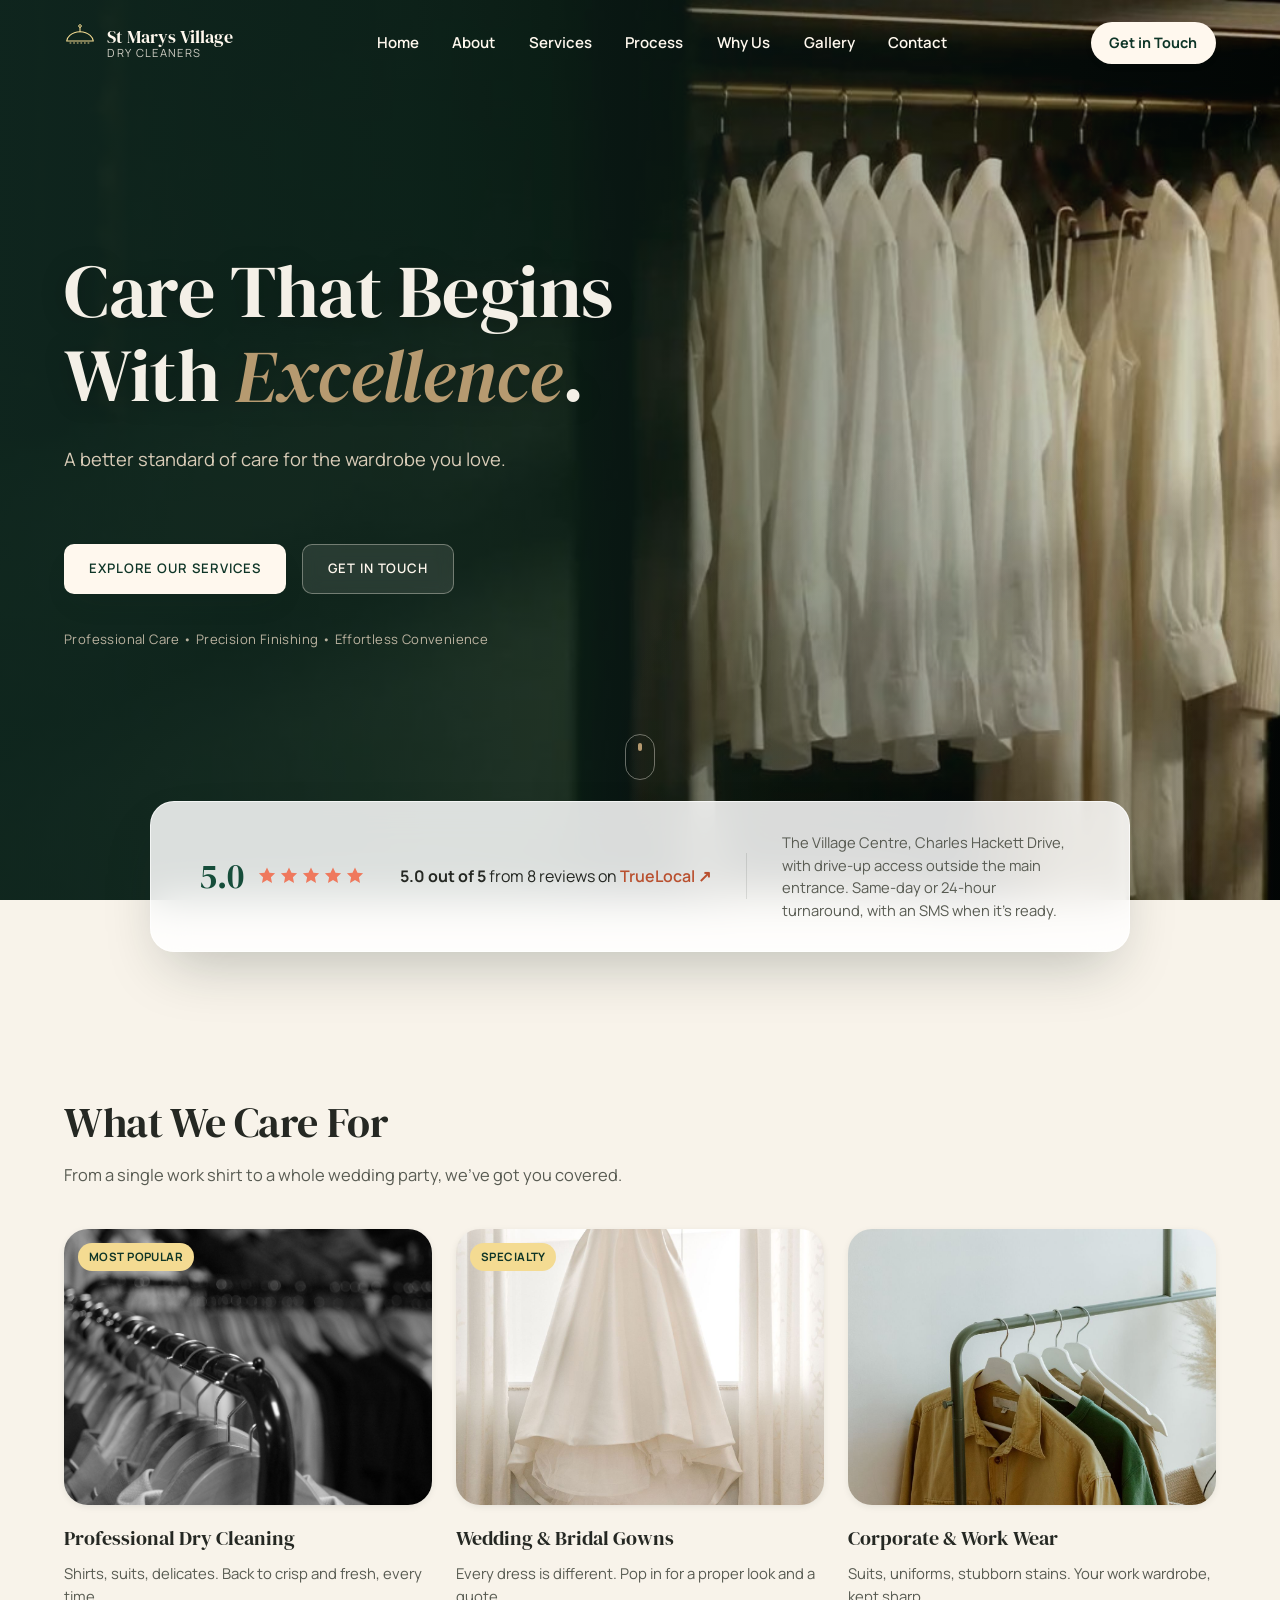
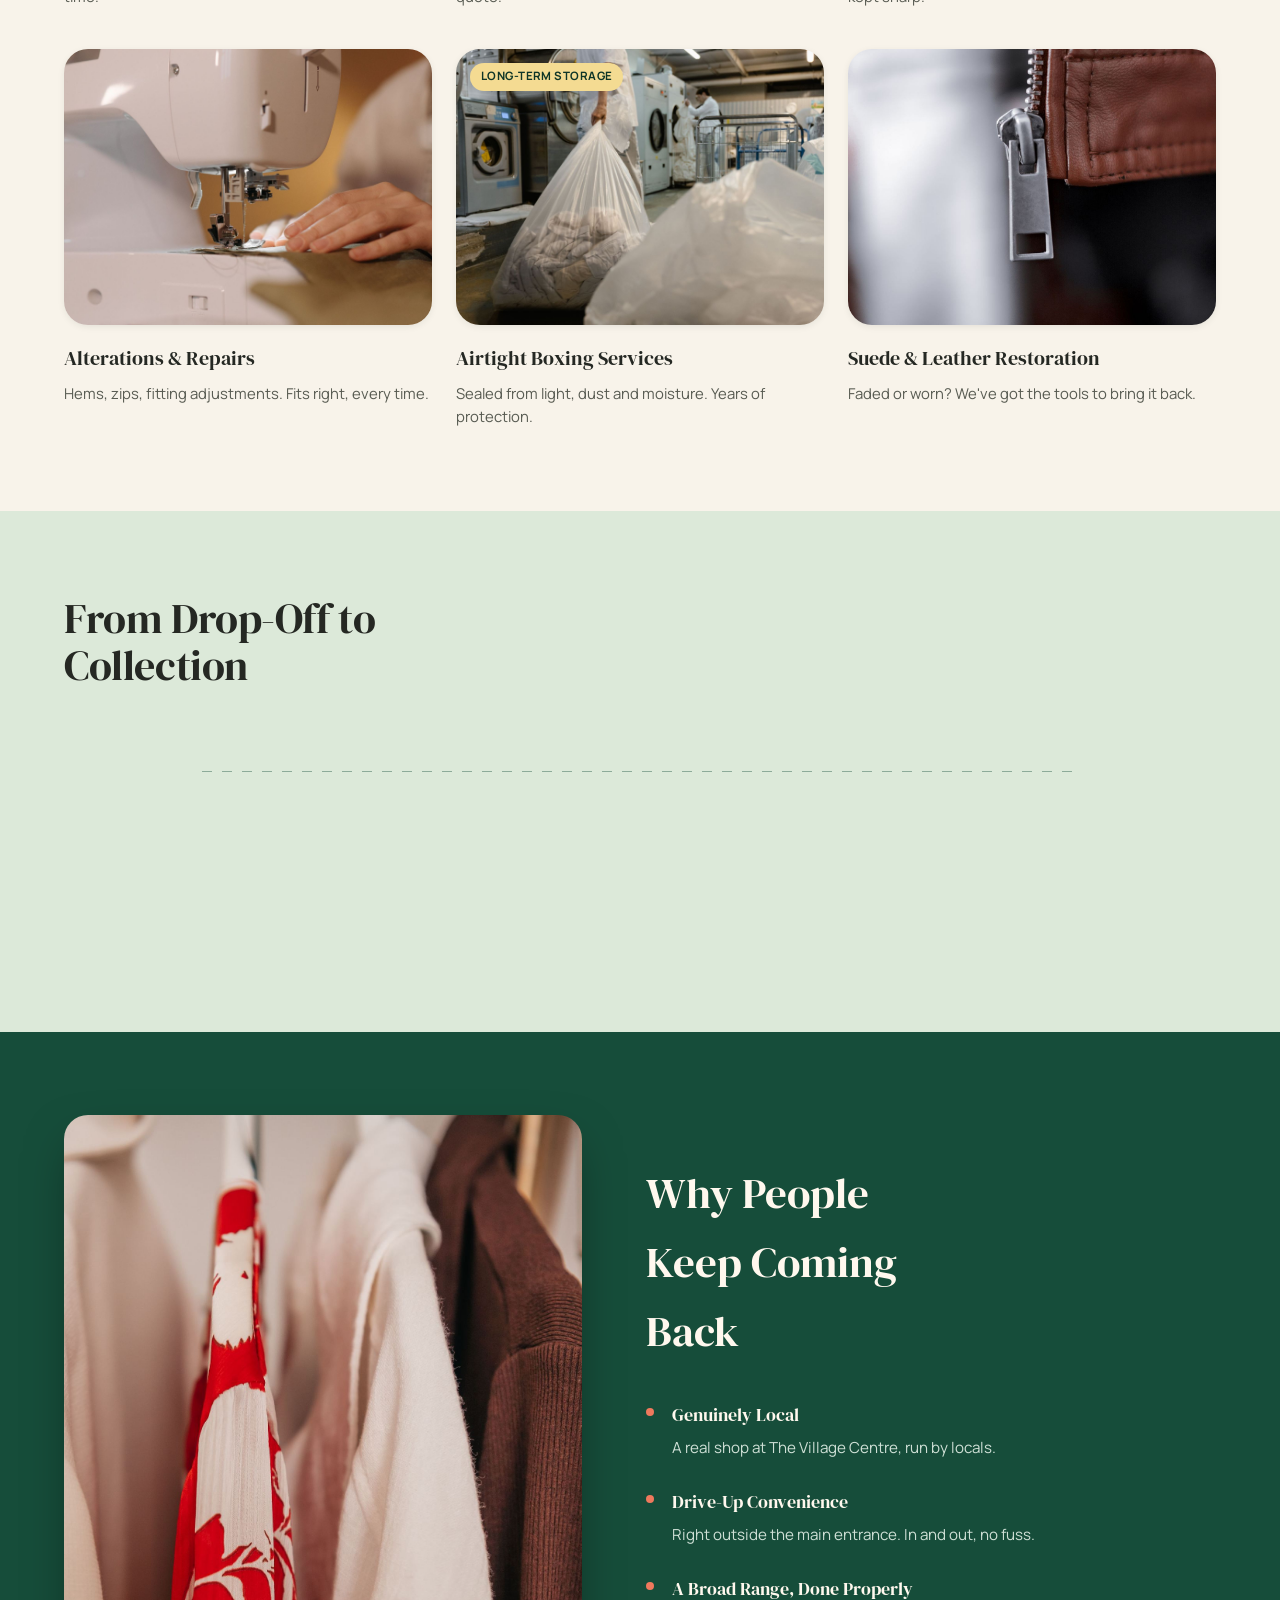
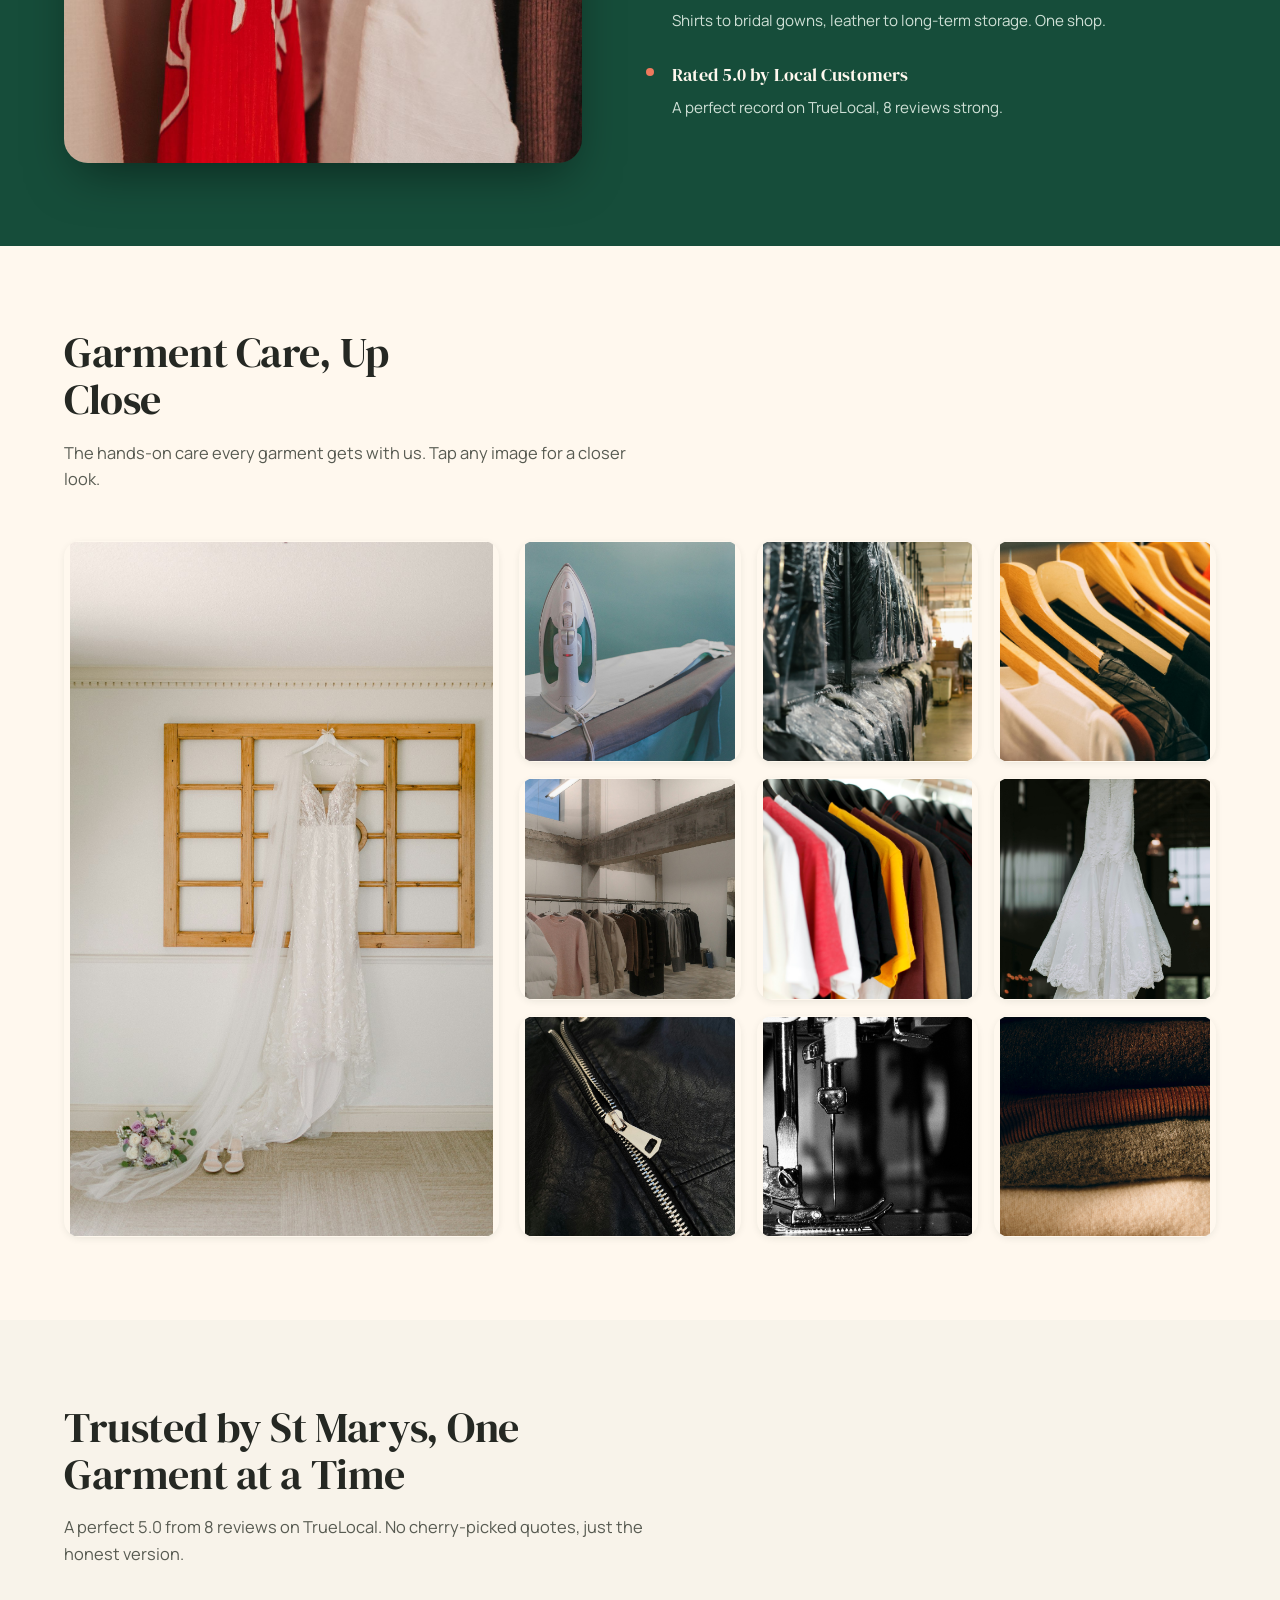
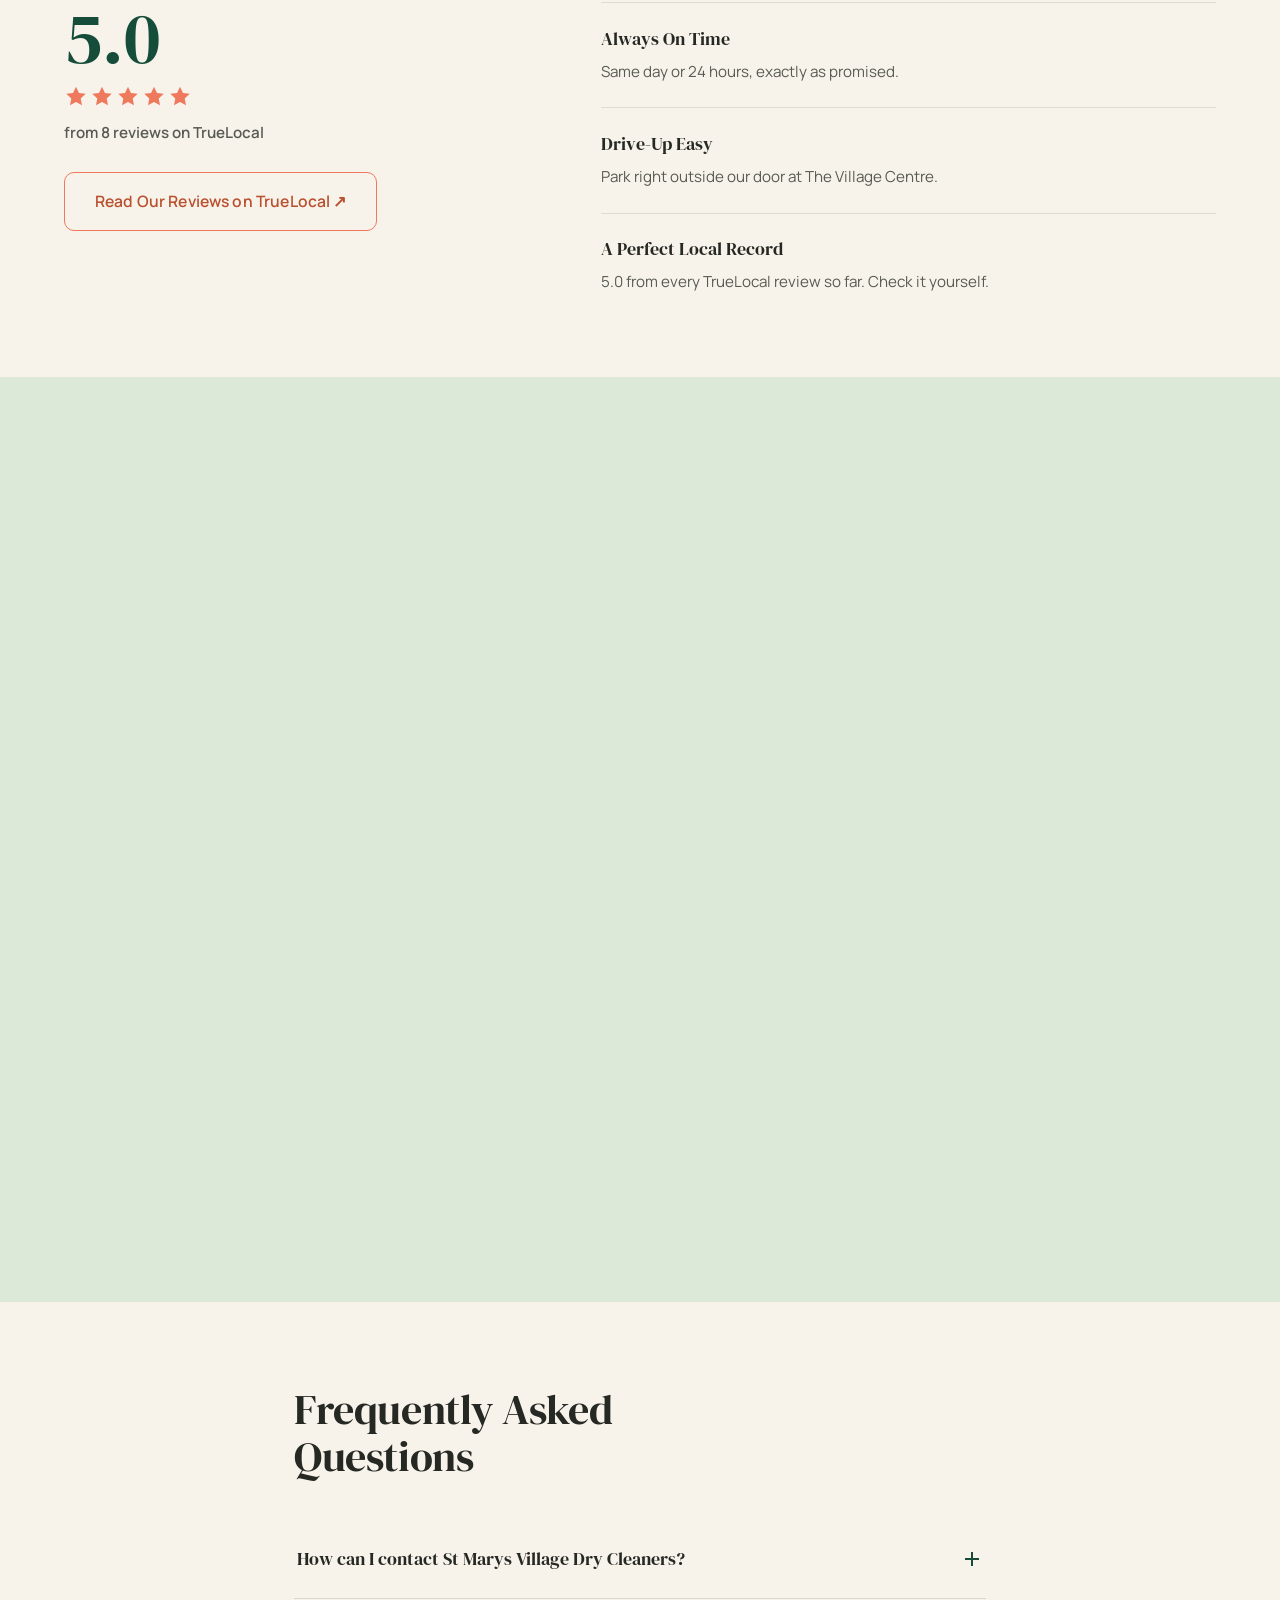
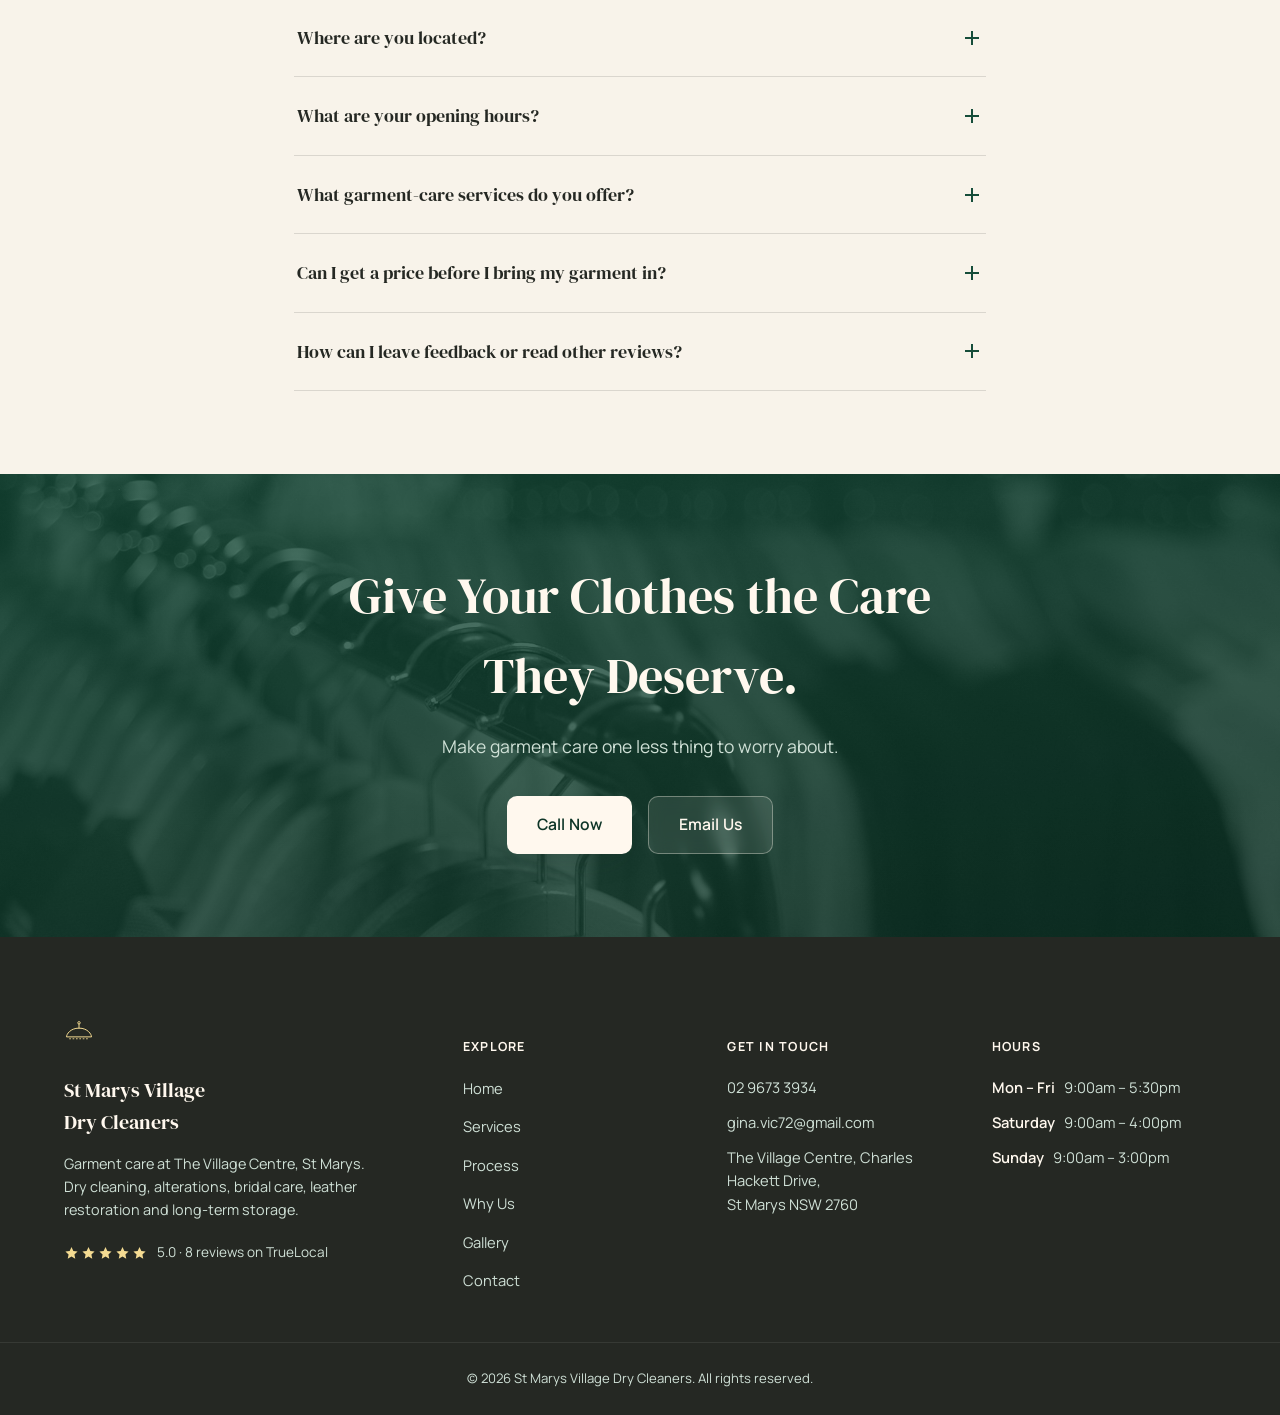
==== index.html @ 17d4263e "Remove Household Furnishings from the services list Dropped the tile from the services grid and the " ====
<!doctype html>
<html lang="en-AU">
<head>
<meta charset="UTF-8">
<meta name="viewport" content="width=device-width, initial-scale=1.0">
<title>St Marys Village Dry Cleaners | Professional Garment Care in St Marys, NSW</title>
<meta name="description" content="St Marys Village Dry Cleaners offers professional dry cleaning, corporate wear, wedding gown and bridal care, alterations, leather &amp; suede restoration and airtight garment storage from The Village Centre, St Marys NSW. Call (02) 9673 3934.">
<link rel="icon" href="data:,">
<link rel="preconnect" href="https://fonts.googleapis.com">
<link rel="preconnect" href="https://fonts.gstatic.com" crossorigin>
<link href="https://fonts.googleapis.com/css2?family=DM+Serif+Display:ital@0;1&family=Manrope:wght@400;500;600;700;800&display=swap" rel="stylesheet">
<link rel="stylesheet" href="css/style.css">
</head>
<body>

<a class="skip-link" href="#main">Skip to content</a>

<!-- ============ NAVIGATION ============ -->
<header class="site-header" id="siteHeader">
  <div class="header-inner">
    <a href="#home" class="brand" aria-label="St Marys Village Dry Cleaners: Home">
      <span class="brand-mark" aria-hidden="true">
        <svg viewBox="0 0 48 48" width="32" height="32" fill="none" xmlns="http://www.w3.org/2000/svg">
          <path d="M24 6 L24 13" stroke="currentColor" stroke-width="1.6" stroke-linecap="round"/>
          <circle cx="24" cy="4.5" r="2" stroke="currentColor" stroke-width="1.4"/>
          <path d="M24 13 C 10 13, 4 23, 4 27 L 44 27 C 44 23, 38 13, 24 13 Z" stroke="currentColor" stroke-width="1.6" stroke-linejoin="round"/>
          <path d="M9 30 L39 30" stroke="currentColor" stroke-width="1.4" stroke-dasharray="1.4 4" stroke-linecap="round"/>
        </svg>
      </span>
      <span class="brand-text">
        <span class="brand-name">St Marys Village</span>
        <span class="brand-sub">Dry Cleaners</span>
      </span>
    </a>

    <nav class="main-nav" id="mainNav" aria-label="Primary">
      <ul>
        <li><a href="#home">Home</a></li>
        <li><a href="#about">About</a></li>
        <li><a href="#services">Services</a></li>
        <li><a href="#process">Process</a></li>
        <li><a href="#why-choose-us">Why Us</a></li>
        <li><a href="#gallery">Gallery</a></li>
        <li><a href="#contact">Contact</a></li>
      </ul>
      <a href="tel:0296733934" class="nav-mobile-call">
        <svg aria-hidden="true" width="18" height="18" viewBox="0 0 24 24" fill="none"><path d="M6.6 10.8c1.4 2.8 3.8 5.2 6.6 6.6l2.2-2.2c.3-.3.7-.4 1-.2 1.1.4 2.3.6 3.6.6.6 0 1 .4 1 1V20c0 .6-.4 1-1 1C10.9 21 3 13.1 3 3.9 3 3.3 3.4 2.9 4 2.9h3.4c.6 0 1 .4 1 1 0 1.2.2 2.4.6 3.6.1.4 0 .8-.2 1L6.6 10.8z" stroke="currentColor" stroke-width="1.6" stroke-linejoin="round"/></svg>
        <span>Call 02 9673 3934</span>
      </a>
    </nav>

    <div class="header-actions">
      <a href="#contact" class="header-cta">Get in Touch</a>
      <button class="nav-toggle" id="navToggle" aria-expanded="false" aria-controls="mainNav" aria-label="Open menu">
        <span></span><span></span><span></span>
      </button>
    </div>
  </div>
  <div class="nav-backdrop" id="navBackdrop"></div>
</header>

<a href="tel:0296733934" class="fixed-call" id="fixedCall" aria-label="Call St Marys Village Dry Cleaners now">
  <span class="fixed-call-pulse" aria-hidden="true"></span>
  <svg aria-hidden="true" width="18" height="18" viewBox="0 0 24 24" fill="none"><path d="M6.6 10.8c1.4 2.8 3.8 5.2 6.6 6.6l2.2-2.2c.3-.3.7-.4 1-.2 1.1.4 2.3.6 3.6.6.6 0 1 .4 1 1V20c0 .6-.4 1-1 1C10.9 21 3 13.1 3 3.9 3 3.3 3.4 2.9 4 2.9h3.4c.6 0 1 .4 1 1 0 1.2.2 2.4.6 3.6.1.4 0 .8-.2 1L6.6 10.8z" stroke="currentColor" stroke-width="1.6" stroke-linejoin="round"/></svg>
  <span>Call Now</span>
</a>

<main id="main">

  <!-- ============ HERO ============ -->
  <section class="hero hero--cinematic" id="home">
    <div class="hero-media">
      <video class="hero-video" id="heroVideo" autoplay muted loop playsinline preload="auto" poster="assets/hero/hero-video-poster.jpg" aria-hidden="true">
        <source src="assets/hero/hero-video.mp4" type="video/mp4">
      </video>
      <div class="hero-scrim" aria-hidden="true"></div>
    </div>

    <div class="hero-content">
      <h1 id="heroHeadline">Care That Begins With <em>Excellence</em>.</h1>
      <p class="hero-sub" id="heroSub">A better standard of care for the wardrobe you love.</p>
      <div class="hero-actions">
        <a href="#services" class="btn btn-primary">Explore Our Services</a>
        <a href="#contact" class="btn btn-glass">Get in Touch</a>
      </div>
      <p class="hero-trust">Professional Care &bull; Precision Finishing &bull; Effortless Convenience</p>
    </div>

    <button class="scroll-cue" id="scrollCue" aria-label="Scroll to learn more">
      <span></span>
    </button>
  </section>

  <!-- ===== TRUST / ABOUT ===== -->
  <div class="trust-bar-wrap" id="about">
    <div class="section-inner">
      <div class="trust-card reveal">
        <div class="trust-rating">
          <span class="trust-score">5.0</span>
          <span class="star-row" aria-hidden="true">
            <svg width="20" height="20" viewBox="0 0 20 20" fill="currentColor"><path d="M10 1.4l2.47 5.26 5.63.63-4.2 4.02 1.12 5.6L10 14.1l-5.02 2.81 1.12-5.6-4.2-4.02 5.63-.63L10 1.4z"/></svg>
            <svg width="20" height="20" viewBox="0 0 20 20" fill="currentColor"><path d="M10 1.4l2.47 5.26 5.63.63-4.2 4.02 1.12 5.6L10 14.1l-5.02 2.81 1.12-5.6-4.2-4.02 5.63-.63L10 1.4z"/></svg>
            <svg width="20" height="20" viewBox="0 0 20 20" fill="currentColor"><path d="M10 1.4l2.47 5.26 5.63.63-4.2 4.02 1.12 5.6L10 14.1l-5.02 2.81 1.12-5.6-4.2-4.02 5.63-.63L10 1.4z"/></svg>
            <svg width="20" height="20" viewBox="0 0 20 20" fill="currentColor"><path d="M10 1.4l2.47 5.26 5.63.63-4.2 4.02 1.12 5.6L10 14.1l-5.02 2.81 1.12-5.6-4.2-4.02 5.63-.63L10 1.4z"/></svg>
            <svg width="20" height="20" viewBox="0 0 20 20" fill="currentColor"><path d="M10 1.4l2.47 5.26 5.63.63-4.2 4.02 1.12 5.6L10 14.1l-5.02 2.81 1.12-5.6-4.2-4.02 5.63-.63L10 1.4z"/></svg>
          </span>
        </div>
        <p class="trust-text"><strong>5.0 out of 5</strong> from 8 reviews on <a href="https://www.truelocal.com.au/nsw/st-marys/st-marys-village-dry-cleaners-13318972" target="_blank" rel="noopener noreferrer">TrueLocal ↗</a></p>
        <div class="trust-divider" aria-hidden="true"></div>
        <p class="trust-about">The Village Centre, Charles Hackett Drive, with drive-up access outside the main entrance. Same-day or 24-hour turnaround, with an SMS when it's ready.</p>
      </div>
    </div>
  </div>

  <!-- ============ SERVICES — EDITORIAL IMAGE-LED GRID ============ -->
  <section class="services" id="services">
    <div class="section-inner">
      <h2 class="section-title">What We Care For</h2>
      <p class="section-lede">From a single work shirt to a whole wedding party, we've got you covered.</p>

      <div class="service-grid">
        <article class="service-tile reveal" style="--delay:0">
          <div class="service-tile-media">
            <img src="assets/services/dry-cleaning.jpg" alt="Suits and garments hanging in sharp focus on a dry-cleaning rail." loading="lazy">
            <span class="service-tag">Most Popular</span>
          </div>
          <h3>Professional Dry Cleaning</h3>
          <p>Shirts, suits, delicates. Back to crisp and fresh, every time.</p>
        </article>

        <article class="service-tile reveal" style="--delay:1">
          <div class="service-tile-media">
            <img src="assets/services/bridal-gowns.jpg" alt="A pale wedding dress hanging in soft window light." loading="lazy">
            <span class="service-tag">Specialty</span>
          </div>
          <h3>Wedding &amp; Bridal Gowns</h3>
          <p>Every dress is different. Pop in for a proper look and a quote.</p>
        </article>

        <article class="service-tile reveal" style="--delay:2">
          <div class="service-tile-media service-tile-media--bottom">
            <img src="assets/services/corporate-workwear.jpg" alt="Neutral-toned shirts hanging neatly on a metal clothing rack." loading="lazy">
          </div>
          <h3>Corporate &amp; Work Wear</h3>
          <p>Suits, uniforms, stubborn stains. Your work wardrobe, kept sharp.</p>
        </article>

        <article class="service-tile reveal" style="--delay:3">
          <div class="service-tile-media">
            <img src="assets/services/alterations.jpg" alt="A tailor guiding fabric through a sewing machine, close up." loading="lazy">
          </div>
          <h3>Alterations &amp; Repairs</h3>
          <p>Hems, zips, fitting adjustments. Fits right, every time.</p>
        </article>

        <article class="service-tile reveal" style="--delay:4">
          <div class="service-tile-media">
            <img src="assets/services/airtight-boxing.jpg" alt="A garment carefully wrapped for protective, long-term storage." loading="lazy">
            <span class="service-tag">Long-Term Storage</span>
          </div>
          <h3>Airtight Boxing Services</h3>
          <p>Sealed from light, dust and moisture. Years of protection.</p>
        </article>

        <article class="service-tile reveal" style="--delay:5">
          <div class="service-tile-media">
            <img src="assets/services/leather-suede.jpg" alt="Close-up of a zipper and stitched seam on a brown leather jacket." loading="lazy">
          </div>
          <h3>Suede &amp; Leather Restoration</h3>
          <p>Faded or worn? We've got the tools to bring it back.</p>
        </article>
      </div>
    </div>
  </section>

  <!-- ============ HOW IT WORKS ============ -->
  <section class="process" id="process">
    <div class="section-inner">
      <h2 class="section-title">From Drop-Off to Collection</h2>

      <ol class="process-timeline">
        <li class="process-step reveal" style="--delay:0">
          <span class="step-num">01</span>
          <h3>Bring In Your Garments</h3>
          <p>Drop by The Village Centre. Drive-up access makes it easy, even if you're squeezing it in between errands.</p>
        </li>
        <li class="process-step reveal" style="--delay:1">
          <span class="step-num">02</span>
          <h3>Discuss What It Needs</h3>
          <p>Let us know what you need done, any marks or problem spots. We're happy to talk it through.</p>
        </li>
        <li class="process-step reveal" style="--delay:2">
          <span class="step-num">03</span>
          <h3>Your Garment Is Cared For</h3>
          <p>Cleaning, pressing, alterations or restoration, done properly, by hand where it matters.</p>
        </li>
        <li class="process-step reveal" style="--delay:3">
          <span class="step-num">04</span>
          <h3>Collect, Refreshed</h3>
          <p>Come back, pick it up, and you're ready to wear it. Simple as that.</p>
        </li>
      </ol>
    </div>
  </section>

  <!-- ============ WHY CHOOSE US ============ -->
  <section class="why" id="why-choose-us">
    <div class="section-inner why-grid">
      <div class="why-media reveal">
        <img src="assets/misc/why-choose-us.jpg" alt="Close-up of garments hanging closely together on a rail, catching warm light." loading="lazy">
      </div>
      <div class="why-copy reveal">
        <h2>Why People Keep Coming Back</h2>
        <ul class="why-list">
          <li><span class="why-mark" aria-hidden="true"></span><div><h3>Genuinely Local</h3><p>A real shop at The Village Centre, run by locals.</p></div></li>
          <li><span class="why-mark" aria-hidden="true"></span><div><h3>Drive-Up Convenience</h3><p>Right outside the main entrance. In and out, no fuss.</p></div></li>
          <li><span class="why-mark" aria-hidden="true"></span><div><h3>A Broad Range, Done Properly</h3><p>Shirts to bridal gowns, leather to long-term storage. One shop.</p></div></li>
          <li><span class="why-mark" aria-hidden="true"></span><div><h3>Rated 5.0 by Local Customers</h3><p>A perfect record on TrueLocal, 8 reviews strong.</p></div></li>
        </ul>
      </div>
    </div>
  </section>

  <!-- ============ GALLERY ============ -->
  <section class="gallery-section" id="gallery">
    <div class="section-inner">
      <h2 class="section-title">Garment Care, Up Close</h2>
      <p class="section-lede">The hands-on care every garment gets with us. Tap any image for a closer look.</p>
    </div>
    <div class="gallery-layout">
      <button class="gallery-item gallery-featured reveal" data-full="assets/gallery/gallery-06.jpg" data-caption="A bridal gown hanging in soft natural light.">
        <img src="assets/gallery/gallery-06.jpg" alt="A bridal gown hanging in soft natural light." loading="lazy">
        <span class="gallery-expand" aria-hidden="true"><svg width="18" height="18" viewBox="0 0 24 24" fill="none"><path d="M9 4H4v5M20 9V4h-5M4 15v5h5M15 20h5v-5" stroke="currentColor" stroke-width="1.8" stroke-linecap="round" stroke-linejoin="round"/></svg></span>
      </button>
    <div class="gallery-grid" id="galleryGrid">
      <button class="gallery-item" data-full="assets/gallery/gallery-01.jpg" data-caption="An iron pressing a freshly laundered shirt on the board.">
        <img src="assets/gallery/gallery-01.jpg" alt="An iron pressing a freshly laundered shirt on the board." loading="lazy">
        <span class="gallery-expand" aria-hidden="true"><svg width="18" height="18" viewBox="0 0 24 24" fill="none"><path d="M9 4H4v5M20 9V4h-5M4 15v5h5M15 20h5v-5" stroke="currentColor" stroke-width="1.8" stroke-linecap="round" stroke-linejoin="round"/></svg></span>
      </button>
      <button class="gallery-item" data-full="assets/gallery/gallery-02.jpg" data-caption="Garments in protective covers hanging along a dry-cleaning rail.">
        <img src="assets/gallery/gallery-02.jpg" alt="Garments in protective covers hanging along a dry-cleaning rail." loading="lazy">
        <span class="gallery-expand" aria-hidden="true"><svg width="18" height="18" viewBox="0 0 24 24" fill="none"><path d="M9 4H4v5M20 9V4h-5M4 15v5h5M15 20h5v-5" stroke="currentColor" stroke-width="1.8" stroke-linecap="round" stroke-linejoin="round"/></svg></span>
      </button>
      <button class="gallery-item" data-full="assets/gallery/gallery-03.jpg" data-caption="Close-up of garments on wooden hangers.">
        <img src="assets/gallery/gallery-03.jpg" alt="Close-up of garments on wooden hangers." loading="lazy">
        <span class="gallery-expand" aria-hidden="true"><svg width="18" height="18" viewBox="0 0 24 24" fill="none"><path d="M9 4H4v5M20 9V4h-5M4 15v5h5M15 20h5v-5" stroke="currentColor" stroke-width="1.8" stroke-linecap="round" stroke-linejoin="round"/></svg></span>
      </button>
      <button class="gallery-item" data-full="assets/gallery/gallery-04.jpg" data-caption="Clothing hanging neatly on a rack, ready to collect.">
        <img src="assets/gallery/gallery-04.jpg" alt="Clothing hanging neatly on a rack, ready to collect." loading="lazy">
        <span class="gallery-expand" aria-hidden="true"><svg width="18" height="18" viewBox="0 0 24 24" fill="none"><path d="M9 4H4v5M20 9V4h-5M4 15v5h5M15 20h5v-5" stroke="currentColor" stroke-width="1.8" stroke-linecap="round" stroke-linejoin="round"/></svg></span>
      </button>
      <button class="gallery-item" data-full="assets/gallery/gallery-05.jpg" data-caption="A row of freshly pressed shirts hanging neatly.">
        <img src="assets/gallery/gallery-05.jpg" alt="A row of freshly pressed shirts hanging neatly." loading="lazy">
        <span class="gallery-expand" aria-hidden="true"><svg width="18" height="18" viewBox="0 0 24 24" fill="none"><path d="M9 4H4v5M20 9V4h-5M4 15v5h5M15 20h5v-5" stroke="currentColor" stroke-width="1.8" stroke-linecap="round" stroke-linejoin="round"/></svg></span>
      </button>
      <button class="gallery-item" data-full="assets/gallery/gallery-07.jpg" data-caption="A wedding dress prepared and hanging ahead of collection.">
        <img src="assets/gallery/gallery-07.jpg" alt="A wedding dress prepared and hanging ahead of collection." loading="lazy">
        <span class="gallery-expand" aria-hidden="true"><svg width="18" height="18" viewBox="0 0 24 24" fill="none"><path d="M9 4H4v5M20 9V4h-5M4 15v5h5M15 20h5v-5" stroke="currentColor" stroke-width="1.8" stroke-linecap="round" stroke-linejoin="round"/></svg></span>
      </button>
      <button class="gallery-item" data-full="assets/gallery/gallery-08.jpg" data-caption="Detail of a leather jacket's zipper and stitching.">
        <img src="assets/gallery/gallery-08.jpg" alt="Detail of a leather jacket's zipper and stitching." loading="lazy">
        <span class="gallery-expand" aria-hidden="true"><svg width="18" height="18" viewBox="0 0 24 24" fill="none"><path d="M9 4H4v5M20 9V4h-5M4 15v5h5M15 20h5v-5" stroke="currentColor" stroke-width="1.8" stroke-linecap="round" stroke-linejoin="round"/></svg></span>
      </button>
      <button class="gallery-item" data-full="assets/gallery/gallery-09.jpg" data-caption="Alterations work in progress on a sewing machine.">
        <img src="assets/gallery/gallery-09.jpg" alt="Alterations work in progress on a sewing machine." loading="lazy">
        <span class="gallery-expand" aria-hidden="true"><svg width="18" height="18" viewBox="0 0 24 24" fill="none"><path d="M9 4H4v5M20 9V4h-5M4 15v5h5M15 20h5v-5" stroke="currentColor" stroke-width="1.8" stroke-linecap="round" stroke-linejoin="round"/></svg></span>
      </button>
      <button class="gallery-item" data-full="assets/gallery/gallery-10.jpg" data-caption="A neat stack of folded, freshly cleaned garments.">
        <img src="assets/gallery/gallery-10.jpg" alt="A neat stack of folded, freshly cleaned garments." loading="lazy">
        <span class="gallery-expand" aria-hidden="true"><svg width="18" height="18" viewBox="0 0 24 24" fill="none"><path d="M9 4H4v5M20 9V4h-5M4 15v5h5M15 20h5v-5" stroke="currentColor" stroke-width="1.8" stroke-linecap="round" stroke-linejoin="round"/></svg></span>
      </button>
    </div>
    </div>
  </section>

  <!-- ============ REVIEWS ============ -->
  <section class="reviews" id="reviews">
    <div class="section-inner">
      <h2 class="section-title section-title--wide">Trusted by St Marys, One Garment at a Time</h2>
      <p class="section-lede">A perfect 5.0 from 8 reviews on TrueLocal. No cherry-picked quotes, just the honest version.</p>

      <div class="reviews-editorial">
        <div class="reviews-pull">
          <span class="reviews-score">5.0</span>
          <span class="star-row star-row--lg" aria-hidden="true">
            <svg width="24" height="24" viewBox="0 0 20 20" fill="currentColor"><path d="M10 1.4l2.47 5.26 5.63.63-4.2 4.02 1.12 5.6L10 14.1l-5.02 2.81 1.12-5.6-4.2-4.02 5.63-.63L10 1.4z"/></svg>
            <svg width="24" height="24" viewBox="0 0 20 20" fill="currentColor"><path d="M10 1.4l2.47 5.26 5.63.63-4.2 4.02 1.12 5.6L10 14.1l-5.02 2.81 1.12-5.6-4.2-4.02 5.63-.63L10 1.4z"/></svg>
            <svg width="24" height="24" viewBox="0 0 20 20" fill="currentColor"><path d="M10 1.4l2.47 5.26 5.63.63-4.2 4.02 1.12 5.6L10 14.1l-5.02 2.81 1.12-5.6-4.2-4.02 5.63-.63L10 1.4z"/></svg>
            <svg width="24" height="24" viewBox="0 0 20 20" fill="currentColor"><path d="M10 1.4l2.47 5.26 5.63.63-4.2 4.02 1.12 5.6L10 14.1l-5.02 2.81 1.12-5.6-4.2-4.02 5.63-.63L10 1.4z"/></svg>
            <svg width="24" height="24" viewBox="0 0 20 20" fill="currentColor"><path d="M10 1.4l2.47 5.26 5.63.63-4.2 4.02 1.12 5.6L10 14.1l-5.02 2.81 1.12-5.6-4.2-4.02 5.63-.63L10 1.4z"/></svg>
          </span>
          <span class="reviews-count">from 8 reviews on TrueLocal</span>
          <a class="btn btn-outline" href="https://www.truelocal.com.au/nsw/st-marys/st-marys-village-dry-cleaners-13318972" target="_blank" rel="noopener noreferrer">Read Our Reviews on TrueLocal ↗</a>
        </div>
        <ul class="reviews-facts">
          <li><h3>Always On Time</h3><p>Same day or 24 hours, exactly as promised.</p></li>
          <li><h3>Drive-Up Easy</h3><p>Park right outside our door at The Village Centre.</p></li>
          <li><h3>A Perfect Local Record</h3><p>5.0 from every TrueLocal review so far. Check it yourself.</p></li>
        </ul>
      </div>
    </div>
  </section>

  <!-- ============ CONTACT / LOCATION HUB ============ -->
  <section class="contact" id="contact">
    <div class="section-inner contact-grid">
      <div class="contact-copy reveal">
        <h2 class="section-title section-title--left">We'd Love to Hear From You</h2>
        <p class="contact-intro">No online bookings yet. Call, email, or just drop in.</p>

        <ul class="contact-list">
          <li>
            <span class="contact-icon" aria-hidden="true">
              <svg width="20" height="20" viewBox="0 0 24 24" fill="none"><path d="M6.6 10.8c1.4 2.8 3.8 5.2 6.6 6.6l2.2-2.2c.3-.3.7-.4 1-.2 1.1.4 2.3.6 3.6.6.6 0 1 .4 1 1V20c0 .6-.4 1-1 1C10.9 21 3 13.1 3 3.9 3 3.3 3.4 2.9 4 2.9h3.4c.6 0 1 .4 1 1 0 1.2.2 2.4.6 3.6.1.4 0 .8-.2 1L6.6 10.8z" stroke="currentColor" stroke-width="1.5" stroke-linejoin="round"/></svg>
            </span>
            <div class="contact-item-body">
              <span class="contact-label">Phone</span>
              <a href="tel:0296733934">02 9673 3934</a>
            </div>
            <button type="button" class="copy-btn" data-copy="02 9673 3934" aria-label="Copy phone number">
              <svg width="15" height="15" viewBox="0 0 24 24" fill="none"><rect x="8" y="8" width="12" height="12" rx="1.5" stroke="currentColor" stroke-width="1.6"/><path d="M16 8V5.5A1.5 1.5 0 0 0 14.5 4H5.5A1.5 1.5 0 0 0 4 5.5v9A1.5 1.5 0 0 0 5.5 16H8" stroke="currentColor" stroke-width="1.6"/></svg>
              <span class="copy-btn-label">Copy</span>
            </button>
          </li>
          <li>
            <span class="contact-icon" aria-hidden="true">
              <svg width="20" height="20" viewBox="0 0 24 24" fill="none"><path d="M3 5.5h18v13H3v-13Z" stroke="currentColor" stroke-width="1.5" stroke-linejoin="round"/><path d="m3.5 6 8.5 7 8.5-7" stroke="currentColor" stroke-width="1.5" stroke-linejoin="round"/></svg>
            </span>
            <div class="contact-item-body">
              <span class="contact-label">Email</span>
              <a href="mailto:gina.vic72@gmail.com">gina.vic72@gmail.com</a>
            </div>
            <button type="button" class="copy-btn" data-copy="gina.vic72@gmail.com" aria-label="Copy email address">
              <svg width="15" height="15" viewBox="0 0 24 24" fill="none"><rect x="8" y="8" width="12" height="12" rx="1.5" stroke="currentColor" stroke-width="1.6"/><path d="M16 8V5.5A1.5 1.5 0 0 0 14.5 4H5.5A1.5 1.5 0 0 0 4 5.5v9A1.5 1.5 0 0 0 5.5 16H8" stroke="currentColor" stroke-width="1.6"/></svg>
              <span class="copy-btn-label">Copy</span>
            </button>
          </li>
          <li>
            <span class="contact-icon" aria-hidden="true">
              <svg width="20" height="20" viewBox="0 0 24 24" fill="none"><path d="M12 21s7-6.5 7-12a7 7 0 1 0-14 0c0 5.5 7 12 7 12Z" stroke="currentColor" stroke-width="1.5" stroke-linejoin="round"/><circle cx="12" cy="9" r="2.4" stroke="currentColor" stroke-width="1.5"/></svg>
            </span>
            <div class="contact-item-body">
              <span class="contact-label">Location</span>
              <span class="contact-static">The Village Centre, Charles Hackett Drive, St Marys NSW 2760. Drive right up to the main entrance on the northern side.</span>
              <a href="https://www.google.com/maps/search/?api=1&query=The+Village+Centre+Charles+Hackett+Drive+St+Marys+NSW+2760" target="_blank" rel="noopener noreferrer" class="contact-sublink">Get Directions ↗</a>
            </div>
          </li>
        </ul>

        <div class="hours-matrix">
          <span class="contact-label">Hours</span>
          <div class="hours-row"><span>Monday – Friday</span><span>9:00am – 5:30pm</span></div>
          <div class="hours-row"><span>Saturday</span><span>9:00am – 4:00pm</span></div>
          <div class="hours-row"><span>Sunday</span><span>9:00am – 3:00pm</span></div>
        </div>

        <div class="contact-ctas">
          <a href="tel:0296733934" class="btn btn-primary-dark">Call Now</a>
          <a href="mailto:gina.vic72@gmail.com" class="btn btn-outline">Email Us</a>
        </div>
      </div>

      <div class="contact-map reveal">
        <div class="contact-map-frame">
          <iframe
            title="Map showing The Village Centre, Charles Hackett Drive, St Marys NSW"
            src="https://www.google.com/maps?q=The+Village+Centre+Charles+Hackett+Drive+St+Marys+NSW+2760&output=embed"
            loading="lazy"
            referrerpolicy="no-referrer-when-downgrade">
          </iframe>
          <a class="map-badge" href="https://www.google.com/maps/search/?api=1&query=The+Village+Centre+Charles+Hackett+Drive+St+Marys+NSW+2760" target="_blank" rel="noopener noreferrer">
            <svg width="16" height="16" viewBox="0 0 24 24" fill="none"><path d="M12 21s7-6.5 7-12a7 7 0 1 0-14 0c0 5.5 7 12 7 12Z" stroke="currentColor" stroke-width="1.6" stroke-linejoin="round"/><circle cx="12" cy="9" r="2.4" stroke="currentColor" stroke-width="1.6"/></svg>
            Get Directions
          </a>
        </div>
      </div>
    </div>
  </section>

  <!-- ============ FAQ ============ -->
  <section class="faq" id="faq">
    <div class="section-inner faq-inner">
      <h2 class="section-title">Frequently Asked Questions</h2>

      <div class="accordion" id="accordion">
        <div class="accordion-item">
          <h3><button class="accordion-trigger" aria-expanded="false"><span>How can I contact St Marys Village Dry Cleaners?</span><span class="faq-icon" aria-hidden="true"></span></button></h3>
          <div class="accordion-panel">
            <p>Call <a href="tel:0296733934">02 9673 3934</a>, email <a href="mailto:gina.vic72@gmail.com">gina.vic72@gmail.com</a>, or drop into The Village Centre during opening hours.</p>
          </div>
        </div>
        <div class="accordion-item">
          <h3><button class="accordion-trigger" aria-expanded="false"><span>Where are you located?</span><span class="faq-icon" aria-hidden="true"></span></button></h3>
          <div class="accordion-panel">
            <p>The Village Centre, Charles Hackett Drive, St Marys NSW 2760. Northern side, drive-up access outside the main entrance.</p>
          </div>
        </div>
        <div class="accordion-item">
          <h3><button class="accordion-trigger" aria-expanded="false"><span>What are your opening hours?</span><span class="faq-icon" aria-hidden="true"></span></button></h3>
          <div class="accordion-panel">
            <p>Monday to Friday 9:00am – 5:30pm, Saturday 9:00am – 4:00pm, and Sunday 9:00am – 3:00pm.</p>
          </div>
        </div>
        <div class="accordion-item">
          <h3><button class="accordion-trigger" aria-expanded="false"><span>What garment-care services do you offer?</span><span class="faq-icon" aria-hidden="true"></span></button></h3>
          <div class="accordion-panel">
            <p>Professional dry cleaning, corporate and work wear, wedding dress and bridal gown cleaning, alterations and repairs, suede and leather restoration, and airtight boxing for long-term garment storage.</p>
          </div>
        </div>
        <div class="accordion-item">
          <h3><button class="accordion-trigger" aria-expanded="false"><span>Can I get a price before I bring my garment in?</span><span class="faq-icon" aria-hidden="true"></span></button></h3>
          <div class="accordion-panel">
            <p>Prices aren't listed online since every garment's different. Call or drop in for a quote, especially for bridal and specialty pieces.</p>
          </div>
        </div>
        <div class="accordion-item">
          <h3><button class="accordion-trigger" aria-expanded="false"><span>How can I leave feedback or read other reviews?</span><span class="faq-icon" aria-hidden="true"></span></button></h3>
          <div class="accordion-panel">
            <p>Find our reviews on <a href="https://www.truelocal.com.au/nsw/st-marys/st-marys-village-dry-cleaners-13318972" target="_blank" rel="noopener noreferrer">TrueLocal ↗</a>, and feel free to leave your own.</p>
          </div>
        </div>
      </div>
    </div>
  </section>

  <!-- ============ FINAL CTA ============ -->
  <section class="final-cta">
    <div class="final-cta-bg" aria-hidden="true">
      <img src="assets/misc/final-cta-bg.jpg" alt="" loading="lazy">
    </div>
    <div class="section-inner final-cta-inner reveal">
      <h2>Give Your Clothes the Care They Deserve.</h2>
      <p>Make garment care one less thing to worry about.</p>
      <div class="final-cta-actions">
        <a href="tel:0296733934" class="btn btn-primary">Call Now</a>
        <a href="mailto:gina.vic72@gmail.com" class="btn btn-glass">Email Us</a>
      </div>
    </div>
  </section>

</main>

<!-- ============ FOOTER ============ -->
<footer class="site-footer">
  <div class="section-inner footer-grid">
    <div class="footer-brand">
      <span class="brand-mark" aria-hidden="true">
        <svg viewBox="0 0 48 48" width="30" height="30" fill="none" xmlns="http://www.w3.org/2000/svg">
          <path d="M24 6 L24 13" stroke="currentColor" stroke-width="1.6" stroke-linecap="round"/>
          <circle cx="24" cy="4.5" r="2" stroke="currentColor" stroke-width="1.4"/>
          <path d="M24 13 C 10 13, 4 23, 4 27 L 44 27 C 44 23, 38 13, 24 13 Z" stroke="currentColor" stroke-width="1.6" stroke-linejoin="round"/>
          <path d="M9 30 L39 30" stroke="currentColor" stroke-width="1.4" stroke-dasharray="1.4 4" stroke-linecap="round"/>
        </svg>
      </span>
      <p class="footer-name">St Marys Village<br>Dry Cleaners</p>
      <p class="footer-desc">Garment care at The Village Centre, St Marys. Dry cleaning, alterations, bridal care, leather restoration and long-term storage.</p>
      <div class="footer-rating">
        <span class="star-row" aria-hidden="true">
          <svg width="15" height="15" viewBox="0 0 20 20" fill="currentColor"><path d="M10 1.4l2.47 5.26 5.63.63-4.2 4.02 1.12 5.6L10 14.1l-5.02 2.81 1.12-5.6-4.2-4.02 5.63-.63L10 1.4z"/></svg>
          <svg width="15" height="15" viewBox="0 0 20 20" fill="currentColor"><path d="M10 1.4l2.47 5.26 5.63.63-4.2 4.02 1.12 5.6L10 14.1l-5.02 2.81 1.12-5.6-4.2-4.02 5.63-.63L10 1.4z"/></svg>
          <svg width="15" height="15" viewBox="0 0 20 20" fill="currentColor"><path d="M10 1.4l2.47 5.26 5.63.63-4.2 4.02 1.12 5.6L10 14.1l-5.02 2.81 1.12-5.6-4.2-4.02 5.63-.63L10 1.4z"/></svg>
          <svg width="15" height="15" viewBox="0 0 20 20" fill="currentColor"><path d="M10 1.4l2.47 5.26 5.63.63-4.2 4.02 1.12 5.6L10 14.1l-5.02 2.81 1.12-5.6-4.2-4.02 5.63-.63L10 1.4z"/></svg>
          <svg width="15" height="15" viewBox="0 0 20 20" fill="currentColor"><path d="M10 1.4l2.47 5.26 5.63.63-4.2 4.02 1.12 5.6L10 14.1l-5.02 2.81 1.12-5.6-4.2-4.02 5.63-.63L10 1.4z"/></svg>
        </span>
        <span>5.0 · 8 reviews on TrueLocal</span>
      </div>
    </div>

    <nav class="footer-nav" aria-label="Footer">
      <h4>Explore</h4>
      <ul>
        <li><a href="#home">Home</a></li>
        <li><a href="#services">Services</a></li>
        <li><a href="#process">Process</a></li>
        <li><a href="#why-choose-us">Why Us</a></li>
        <li><a href="#gallery">Gallery</a></li>
        <li><a href="#contact">Contact</a></li>
      </ul>
    </nav>

    <div class="footer-contact">
      <h4>Get in Touch</h4>
      <p><a href="tel:0296733934">02 9673 3934</a></p>
      <p><a href="mailto:gina.vic72@gmail.com">gina.vic72@gmail.com</a></p>
      <p>The Village Centre, Charles Hackett Drive,<br>St Marys NSW 2760</p>
    </div>

    <div class="footer-hours">
      <h4>Hours</h4>
      <p><span>Mon – Fri</span> 9:00am – 5:30pm</p>
      <p><span>Saturday</span> 9:00am – 4:00pm</p>
      <p><span>Sunday</span> 9:00am – 3:00pm</p>
    </div>
  </div>
  <div class="footer-bottom section-inner">
    <p>© <span id="year"></span> St Marys Village Dry Cleaners. All rights reserved.</p>
  </div>
</footer>

<!-- ============ LIGHTBOX ============ -->
<div class="lightbox" id="lightbox" role="dialog" aria-modal="true" aria-label="Gallery image viewer" hidden>
  <button class="lightbox-close" id="lightboxClose" aria-label="Close image viewer">
    <svg width="22" height="22" viewBox="0 0 24 24" fill="none"><path d="m5 5 14 14M19 5 5 19" stroke="currentColor" stroke-width="1.8" stroke-linecap="round"/></svg>
  </button>
  <button class="lightbox-nav lightbox-prev" id="lightboxPrev" aria-label="Previous image">
    <svg width="26" height="26" viewBox="0 0 24 24" fill="none"><path d="m15 5-7 7 7 7" stroke="currentColor" stroke-width="1.8" stroke-linecap="round" stroke-linejoin="round"/></svg>
  </button>
  <figure class="lightbox-figure">
    <img id="lightboxImage" src="[data-uri]" alt="">
    <figcaption id="lightboxCaption"></figcaption>
  </figure>
  <button class="lightbox-nav lightbox-next" id="lightboxNext" aria-label="Next image">
    <svg width="26" height="26" viewBox="0 0 24 24" fill="none"><path d="m9 5 7 7-7 7" stroke="currentColor" stroke-width="1.8" stroke-linecap="round" stroke-linejoin="round"/></svg>
  </button>
</div>

<script src="js/main.js"></script>
</body>
</html>
---- css/style.css ----
/* ============================================================
   St Marys Village Dry Cleaners — Design System
   "The Linen Press": a warm editorial fabric-care identity
   ============================================================ */

/* ---------- Reset ---------- */
*, *::before, *::after { box-sizing: border-box; }
html { scroll-behavior: smooth; }
@media (prefers-reduced-motion: reduce) {
  html { scroll-behavior: auto; }
  * { animation-duration: 0.001ms !important; animation-iteration-count: 1 !important; transition-duration: 0.001ms !important; scroll-behavior: auto !important; }
}
body, h1, h2, h3, p, ul, ol, figure { margin: 0; }
ul, ol { padding: 0; list-style: none; }
img { max-width: 100%; display: block; }
a { color: inherit; text-decoration: none; }
button { font: inherit; color: inherit; background: none; border: 0; cursor: pointer; }

/* ---------- Tokens ---------- */
:root {
  /* Editorial palette */
  --forest-deep: #164D3A;
  --forest-dark: #0E3527;
  --emerald: #24765A;
  --cream: #FFF8EE;
  --ivory: #F8F3EA;
  --paper: #FFFFFF;
  --peach: #F6C7AD;
  --sage: #DCE9D9;
  --coral: #EF795D;
  --coral-ink: #B9502F;
  --butter: #F4DB92;
  --ink: #252823;
  --ink-soft: #585B52;
  --ink-faint: #8B8D82;
  --text-on-dark: #FFF8EE;
  --text-on-dark-muted: #CFE0D6;

  --shadow-sm: 0 2px 8px -2px rgba(22, 40, 32, 0.12);
  --shadow-md: 0 14px 30px -12px rgba(22, 40, 32, 0.2);
  --shadow-lg: 0 26px 60px -18px rgba(22, 40, 32, 0.28);
  --shadow-dark: 0 20px 50px -14px rgba(0, 0, 0, 0.5);

  --font-display: "DM Serif Display", "Iowan Old Style", Georgia, serif;
  --font-body: "Manrope", -apple-system, BlinkMacSystemFont, "Segoe UI", sans-serif;

  --r-sm: 10px;
  --r-md: 16px;
  --r-lg: 24px;
  --r-pill: 999px;

  --section-y: clamp(3.25rem, 6.5vw, 6rem);
  --section-x: clamp(1.25rem, 5vw, 4rem);
  --max-w: 1500px;

  --ease: cubic-bezier(0.19, 1, 0.22, 1);
}

/* ---------- Base ---------- */
body {
  font-family: var(--font-body);
  background: var(--ivory);
  color: var(--ink);
  line-height: 1.6;
  -webkit-font-smoothing: antialiased;
  overflow-x: hidden;
}

::selection { background: var(--coral); color: var(--cream); }

::-webkit-scrollbar { width: 11px; }
::-webkit-scrollbar-track { background: var(--ivory); }
::-webkit-scrollbar-thumb { background: var(--emerald); border-radius: var(--r-pill); border: 3px solid var(--ivory); }

:focus-visible { outline: 2.5px solid var(--coral-ink); outline-offset: 3px; border-radius: 4px; }

.skip-link {
  position: absolute; left: 1rem; top: -60px; z-index: 300;
  background: var(--forest-deep); color: var(--cream);
  padding: 0.8em 1.4em; border-radius: var(--r-sm); font-weight: 600;
  transition: top 0.25s var(--ease);
}
.skip-link:focus { top: 1rem; }

.section-inner { max-width: var(--max-w); margin: 0 auto; padding: 0 var(--section-x); }

.section-title {
  font-family: var(--font-display); font-weight: 400;
  font-size: clamp(1.9rem, 3.4vw, 2.6rem); line-height: 1.14; letter-spacing: -0.01em;
  color: var(--ink); max-width: 20ch;
}
.section-title--left { max-width: none; }
.section-title--wide { max-width: 26ch; }
.section-lede {
  margin-top: 1rem; max-width: 58ch; color: var(--ink-soft); font-size: 1.03rem;
}

/* ---------- Reveal / stagger ---------- */
.reveal { opacity: 0; transform: translateY(26px); transition: opacity 0.8s var(--ease), transform 0.8s var(--ease); transition-delay: calc(var(--delay, 0) * 90ms); }
.reveal.is-visible { opacity: 1; transform: translateY(0); }

/* ---------- Buttons ---------- */
.btn {
  display: inline-flex; align-items: center; justify-content: center; gap: 0.5em;
  padding: 1em 1.9em; border-radius: var(--r-sm);
  font-weight: 600; font-size: 0.98rem; letter-spacing: 0.01em;
  min-height: 48px; white-space: nowrap;
  transition: transform 0.3s var(--ease), box-shadow 0.3s var(--ease), background-color 0.3s var(--ease), border-color 0.3s var(--ease), color 0.3s var(--ease);
}
.btn:hover { transform: translateY(-2px); }
.btn:active { transform: translateY(0); }

.btn-primary { background: var(--cream); color: var(--forest-dark); box-shadow: var(--shadow-md); }
.btn-primary:hover { background: var(--white); box-shadow: var(--shadow-lg); }

.btn-primary-dark { background: var(--forest-deep); color: var(--cream); box-shadow: var(--shadow-sm); }
.btn-primary-dark:hover { background: var(--forest-dark); box-shadow: var(--shadow-md); }

.btn-glass {
  background: rgba(255,248,238,0.1); color: var(--text-on-dark);
  border: 1px solid rgba(255,248,238,0.35); backdrop-filter: blur(8px); -webkit-backdrop-filter: blur(8px);
}
.btn-glass:hover { background: rgba(255,248,238,0.2); border-color: rgba(255,248,238,0.55); }

.btn-outline { background: transparent; color: var(--coral-ink); border: 1.5px solid var(--coral); }
.btn-outline:hover { background: var(--coral); color: var(--cream); }

/* ============================================================
   HEADER / NAVIGATION
   ============================================================ */
.site-header {
  position: fixed; top: 0; left: 0; right: 0; z-index: 200;
  transition: background-color 0.4s var(--ease), box-shadow 0.4s var(--ease), border-color 0.4s var(--ease);
  border-bottom: 1px solid transparent;
}
.site-header.is-scrolled {
  background: rgba(248, 243, 234, 0.9);
  backdrop-filter: blur(16px) saturate(1.3); -webkit-backdrop-filter: blur(16px) saturate(1.3);
  border-bottom-color: rgba(22, 77, 58, 0.1);
  box-shadow: var(--shadow-sm);
}
.header-inner {
  max-width: var(--max-w); margin: 0 auto; padding: 0 var(--section-x);
  display: flex; align-items: center; justify-content: space-between;
  height: 86px; transition: height 0.4s var(--ease);
}
.site-header.is-scrolled .header-inner { height: 72px; }

.brand { display: flex; align-items: center; gap: 0.7rem; color: var(--text-on-dark); transition: color 0.4s var(--ease); z-index: 2; }
.site-header.is-scrolled .brand { color: var(--ink); }
.brand-mark { color: var(--butter); flex-shrink: 0; }
.site-header.is-scrolled .brand-mark { color: var(--emerald); }
.brand-text { display: flex; flex-direction: column; line-height: 1.15; }
.brand-name { font-family: var(--font-display); font-weight: 400; font-size: 1.15rem; }
.brand-sub { font-size: 0.7rem; letter-spacing: 0.12em; text-transform: uppercase; opacity: 0.8; }

.main-nav ul { display: flex; gap: 2.1rem; }
.main-nav a {
  position: relative; font-weight: 600; font-size: 0.94rem; color: var(--text-on-dark);
  padding: 0.4em 0; transition: color 0.4s var(--ease);
}
.site-header.is-scrolled .main-nav a { color: var(--ink-soft); }
.main-nav a::after {
  content: ""; position: absolute; left: 0; right: 0; bottom: -2px; height: 2px;
  background: var(--coral); transform: scaleX(0); transform-origin: left; transition: transform 0.3s var(--ease);
}
.main-nav a:hover { color: var(--butter); }
.site-header.is-scrolled .main-nav a:hover { color: var(--coral-ink); }
.main-nav a:hover::after { transform: scaleX(1); }
.nav-mobile-call { display: none; }

.header-actions { display: flex; align-items: center; gap: 1rem; }
.header-cta {
  display: flex; align-items: center; padding: 0.65em 1.3em; border-radius: var(--r-pill);
  background: var(--cream); color: var(--forest-dark); font-weight: 700; font-size: 0.9rem;
  box-shadow: var(--shadow-sm); transition: transform 0.3s var(--ease), box-shadow 0.3s var(--ease);
}
.header-cta:hover { transform: translateY(-2px); box-shadow: var(--shadow-md); }

.nav-toggle {
  display: none; flex-direction: column; justify-content: center; gap: 5px;
  width: 48px; height: 48px; position: relative; z-index: 210;
}
.nav-toggle span { width: 24px; height: 2px; background: var(--text-on-dark); margin: 0 auto; transition: transform 0.35s var(--ease), opacity 0.25s var(--ease), background-color 0.35s var(--ease); }
.site-header.is-scrolled .nav-toggle span,
.nav-toggle[aria-expanded="true"] span { background: var(--ink); }
.nav-toggle[aria-expanded="true"] span:nth-child(1) { transform: translateY(7px) rotate(45deg); }
.nav-toggle[aria-expanded="true"] span:nth-child(2) { opacity: 0; }
.nav-toggle[aria-expanded="true"] span:nth-child(3) { transform: translateY(-7px) rotate(-45deg); }

.nav-backdrop {
  position: fixed; inset: 0; background: rgba(14, 53, 39, 0.55); backdrop-filter: blur(4px);
  opacity: 0; pointer-events: none; transition: opacity 0.4s var(--ease); z-index: 190;
}
.nav-backdrop.is-visible { opacity: 1; pointer-events: auto; }
@media (min-width: 861px) { .nav-backdrop { display: none; } }

/* ============================================================
   FIXED CALL AFFORDANCE
   ============================================================ */
.fixed-call {
  position: fixed; right: clamp(1rem, 4vw, 2rem); bottom: clamp(1rem, 4vw, 2rem); z-index: 150;
  display: flex; align-items: center; gap: 0.55em;
  padding: 0.95em 1.4em; border-radius: var(--r-pill);
  background: var(--forest-deep); color: var(--cream); font-weight: 700; font-size: 0.92rem;
  box-shadow: var(--shadow-dark);
  transform: translateY(24px) scale(0.92); opacity: 0; pointer-events: none;
  transition: transform 0.4s var(--ease), opacity 0.4s var(--ease), box-shadow 0.3s var(--ease);
  min-height: 48px; min-width: 48px;
}
.fixed-call.is-visible { transform: translateY(0) scale(1); opacity: 1; pointer-events: auto; }
.fixed-call:hover { box-shadow: 0 22px 54px -12px rgba(22,77,58,0.5); transform: translateY(-3px) scale(1); background: var(--forest-dark); }
.fixed-call-pulse {
  position: absolute; inset: 0; border-radius: var(--r-pill); background: var(--emerald);
  animation: call-pulse 2.6s ease-out infinite; z-index: -1;
}
@keyframes call-pulse { 0% { opacity: 0.5; transform: scale(1); } 100% { opacity: 0; transform: scale(1.5); } }
@media (prefers-reduced-motion: reduce) { .fixed-call-pulse { animation: none; } }

/* ============================================================
   HERO
   ============================================================ */
.hero {
  /* Hero-scoped palette (this component only — rest of the site is unaffected) */
  --hero-forest: #183C32;
  --hero-deep: #102820;
  --hero-cream: #F4F0E7;
  --hero-beige: #D9CCB8;
  --hero-gold: #B69A70;

  position: relative; min-height: 100svh; display: flex; align-items: center;
  overflow: hidden; padding-top: 7rem; padding-bottom: 7rem;
}
.hero-media { position: absolute; inset: 0; z-index: 0; background: var(--hero-deep); }
.hero-video {
  width: 100%; height: 100%; object-fit: cover; object-position: 65% center;
}
.hero-scrim {
  position: absolute; inset: 0;
  background:
    radial-gradient(ellipse 70% 60% at 85% 85%, rgba(0,0,0,0.18), transparent 60%),
    linear-gradient(90deg, rgba(16,40,32,0.92) 0%, rgba(16,40,32,0.78) 32%, rgba(16,40,32,0.4) 62%, rgba(16,40,32,0.14) 100%);
}

.hero-content { position: relative; z-index: 2; max-width: var(--max-w); margin: 0 auto; padding: 0 var(--section-x); width: 100%; }
.hero h1 {
  font-family: var(--font-display); font-weight: 400; color: var(--hero-cream);
  font-size: clamp(2.6rem, 6vw, 4.6rem); line-height: 1.14; letter-spacing: -0.005em;
  max-width: 15ch; min-height: 2.3em;
  text-shadow: 0 2px 24px rgba(0,0,0,0.25);
  transition: opacity 0.4s var(--ease), transform 0.4s var(--ease);
}
.hero h1 em { color: var(--hero-gold); font-style: italic; }
.hero-sub {
  margin-top: 1.5rem; max-width: 46ch; min-height: 3.3em;
  color: var(--hero-beige); font-size: 1.15rem; line-height: 1.65;
  transition: opacity 0.4s var(--ease), transform 0.4s var(--ease);
}
.hero h1.is-changing, .hero-sub.is-changing { opacity: 0; transform: translateY(-14px); }
.hero h1.is-entering, .hero-sub.is-entering { opacity: 0; transform: translateY(14px); transition: none; }
@media (prefers-reduced-motion: reduce) {
  .hero h1, .hero-sub { transition: none; }
}

.hero-actions { margin-top: 2.5rem; display: flex; flex-wrap: wrap; gap: 1rem; }
.hero-actions .btn { text-transform: uppercase; letter-spacing: 0.07em; font-size: 0.82rem; }
.hero-trust {
  margin-top: 2.2rem; color: var(--hero-beige); opacity: 0.85;
  font-size: 0.82rem; letter-spacing: 0.03em;
}

.scroll-cue {
  position: absolute; left: 50%; bottom: 7.5rem; transform: translateX(-50%); z-index: 2;
  width: 30px; height: 46px; border: 1.5px solid rgba(244,240,231,0.4); border-radius: var(--r-pill);
  display: flex; justify-content: center; padding-top: 8px;
}
.scroll-cue span { width: 4px; height: 8px; border-radius: var(--r-pill); background: var(--hero-gold); animation: cue-drop 1.8s ease-in-out infinite; }
@keyframes cue-drop { 0% { opacity: 0; transform: translateY(0); } 40% { opacity: 1; } 100% { opacity: 0; transform: translateY(14px); } }
@media (prefers-reduced-motion: reduce) { .scroll-cue span { animation: none; opacity: 0.8; } }

/* ---------- Trust bar ---------- */
.trust-bar-wrap { position: relative; z-index: 3; padding-top: 1px; padding-bottom: clamp(2.5rem, 5vw, 4rem); background: var(--ivory); }
.trust-card {
  background: rgba(255,255,255,0.85); backdrop-filter: blur(20px) saturate(1.2); -webkit-backdrop-filter: blur(20px) saturate(1.2);
  border: 1px solid rgba(255,255,255,0.7);
  border-radius: var(--r-lg); box-shadow: var(--shadow-lg);
  padding: 1.8rem clamp(1.5rem, 4vw, 3rem);
  display: grid; grid-template-columns: auto 1fr auto 1.4fr; align-items: center; gap: 1.5rem 2.2rem;
  max-width: 980px; margin: clamp(-100px, -9vw, -70px) auto 0;
}
.trust-rating { display: flex; align-items: center; gap: 0.8rem; }
.trust-score { font-family: var(--font-display); font-weight: 400; font-size: 2.1rem; color: var(--forest-deep); }
.star-row { display: inline-flex; gap: 2px; color: var(--coral); }
.trust-text { font-size: 1rem; color: var(--ink); white-space: nowrap; }
.trust-text a { color: var(--coral-ink); font-weight: 600; }
.trust-divider { width: 1px; height: 46px; background: rgba(37,40,35,0.12); }
.trust-about { font-size: 0.92rem; color: var(--ink-soft); line-height: 1.55; }

/* ============================================================
   SERVICES
   ============================================================ */
.services { padding: var(--section-y) 0; background: var(--ivory); }

.service-tag {
  display: inline-block; background: var(--butter); color: var(--forest-dark);
  font-size: 0.72rem; font-weight: 700; letter-spacing: 0.04em; text-transform: uppercase;
  padding: 0.4em 0.9em; border-radius: var(--r-pill); margin-bottom: 1rem;
}

.service-grid { margin-top: 2.5rem; display: grid; grid-template-columns: repeat(3, minmax(0, 1fr)); gap: 2.5rem 1.5rem; align-items: start; }
.service-tile { width: 100%; min-width: 0; height: auto; display: flex; flex-direction: column; }
.service-tile-media { position: relative; width: 100%; aspect-ratio: 4 / 3; border-radius: var(--r-lg); overflow: hidden; box-shadow: var(--shadow-sm); }
.service-tile-media--bottom img { object-position: center 88%; }
.service-tile-media img { width: 100%; height: 100%; object-fit: cover; transition: transform 0.6s var(--ease); }
.service-tile:hover .service-tile-media img { transform: scale(1.06); }
.service-tile .service-tag { position: absolute; top: 0.9rem; left: 0.9rem; margin: 0; }
.service-tile h3 { margin-top: 1.1rem; font-family: var(--font-display); font-weight: 400; font-size: 1.25rem; color: var(--ink); }
.service-tile p { margin-top: 0.5rem; font-size: 0.93rem; color: var(--ink-soft); line-height: 1.55; }

/* ============================================================
   PROCESS
   ============================================================ */
.process { padding: var(--section-y) 0; background: var(--sage); }
.process-timeline {
  margin-top: 3.5rem; display: grid; grid-template-columns: repeat(4, 1fr); gap: 2rem;
  align-items: start; position: relative;
}
.process-timeline::before {
  content: ""; position: absolute; top: 26px; left: 12%; right: 12%; height: 1px;
  background: repeating-linear-gradient(90deg, var(--forest-deep) 0 10px, transparent 10px 20px);
  opacity: 0.4;
}
.process-step { position: relative; }
.step-num {
  display: block; font-family: var(--font-display); font-weight: 400;
  font-size: clamp(2.6rem, 4vw, 3.4rem); line-height: 1;
  color: transparent; -webkit-text-stroke: 1.5px var(--forest-deep);
}
.process-step h3 { font-family: var(--font-display); font-weight: 400; font-size: 1.22rem; margin-top: 1.1rem; color: var(--ink); }
.process-step p { margin-top: 0.5rem; font-size: 0.93rem; color: var(--ink-soft); max-width: 26ch; }

/* ============================================================
   WHY CHOOSE US
   ============================================================ */
.why { padding: var(--section-y) 0; background: var(--forest-deep); color: var(--text-on-dark); }
.why-grid { display: grid; grid-template-columns: 1fr 1.1fr; gap: clamp(2rem, 5vw, 4rem); align-items: center; }
.why-media { border-radius: var(--r-lg); overflow: hidden; box-shadow: var(--shadow-dark); aspect-ratio: 4 / 5; }
.why-media img { width: 100%; height: 100%; object-fit: cover; }
.why-copy h2 { font-family: var(--font-display); font-weight: 400; font-size: clamp(2rem, 3.4vw, 2.7rem); color: var(--cream); max-width: 14ch; }
.why-list { margin-top: 2.2rem; display: flex; flex-direction: column; gap: 1.7rem; }
.why-list li { display: flex; gap: 1.1rem; }
.why-mark { flex-shrink: 0; width: 8px; height: 8px; border-radius: 50%; background: var(--coral); margin-top: 0.5rem; }
.why-list h3 { font-family: var(--font-display); font-weight: 400; font-size: 1.15rem; color: var(--cream); }
.why-list p { margin-top: 0.4rem; font-size: 0.95rem; color: var(--text-on-dark-muted); line-height: 1.55; }

/* ============================================================
   GALLERY + LIGHTBOX
   ============================================================ */
.gallery-section { padding: var(--section-y) 0; background: var(--cream); }
.gallery-layout {
  margin: 3rem auto 0; max-width: var(--max-w); padding: 0 var(--section-x);
  display: grid; grid-template-columns: 1fr 1.6fr; gap: 1.25rem; align-items: stretch;
}
.gallery-featured {
  margin: 0; border-radius: var(--r-lg); min-height: 100%;
  box-shadow: var(--shadow-md);
}
.gallery-featured img { height: 100%; min-height: 420px; object-fit: cover; }
.gallery-grid { display: grid; grid-template-columns: repeat(3, 1fr); gap: 1rem; align-content: start; }
.gallery-grid .gallery-item { margin-bottom: 0; aspect-ratio: 1 / 1; }
.gallery-grid .gallery-item img { width: 100%; height: 100%; object-fit: cover; }
.gallery-item {
  position: relative; display: block; width: 100%; margin-bottom: 1.1rem;
  border-radius: var(--r-md); overflow: hidden; break-inside: avoid;
  box-shadow: var(--shadow-sm); transition: box-shadow 0.35s var(--ease);
}
.gallery-item:hover { box-shadow: var(--shadow-md); }
.gallery-item img { width: 100%; display: block; transition: transform 0.6s var(--ease); }
.gallery-item:hover img { transform: scale(1.06); }
.gallery-item::after { content: ""; position: absolute; inset: 0; background: linear-gradient(0deg, rgba(14,53,39,0.55), transparent 50%); opacity: 0; transition: opacity 0.35s var(--ease); }
.gallery-item:hover::after { opacity: 1; }
.gallery-expand {
  position: absolute; bottom: 0.9rem; right: 0.9rem; z-index: 2;
  width: 34px; height: 34px; border-radius: var(--r-pill);
  background: rgba(255,248,238,0.92); color: var(--forest-dark); display: flex; align-items: center; justify-content: center;
  opacity: 0; transform: scale(0.8); transition: opacity 0.3s var(--ease), transform 0.3s var(--ease);
}
.gallery-item:hover .gallery-expand { opacity: 1; transform: scale(1); }

.lightbox {
  position: fixed; inset: 0; z-index: 400; background: rgba(10,38,28,0.95);
  align-items: center; justify-content: center;
  animation: lb-fade 0.3s var(--ease);
}
.lightbox:not([hidden]) { display: flex; }
@keyframes lb-fade { from { opacity: 0; } to { opacity: 1; } }
.lightbox-figure { max-width: 88vw; max-height: 84vh; text-align: center; }
.lightbox-figure img { max-width: 88vw; max-height: 76vh; border-radius: var(--r-sm); margin: 0 auto; box-shadow: var(--shadow-dark); }
.lightbox-figure figcaption { color: var(--text-on-dark-muted); margin-top: 1rem; font-size: 0.92rem; }
.lightbox-close, .lightbox-nav {
  position: absolute; color: var(--text-on-dark); display: flex; align-items: center; justify-content: center;
  width: 48px; height: 48px; border-radius: var(--r-pill); background: rgba(255,255,255,0.08);
  transition: background-color 0.3s var(--ease), transform 0.3s var(--ease);
}
.lightbox-close:hover, .lightbox-nav:hover { background: rgba(255,255,255,0.18); }
.lightbox-close { top: 1.5rem; right: 1.5rem; }
.lightbox-prev { left: 1.5rem; top: 50%; transform: translateY(-50%); }
.lightbox-next { right: 1.5rem; top: 50%; transform: translateY(-50%); }
.lightbox-prev:hover, .lightbox-next:hover { transform: translateY(-50%) scale(1.08); }

/* ============================================================
   REVIEWS
   ============================================================ */
.reviews { padding: var(--section-y) 0; background: var(--ivory); }
.reviews-editorial { margin-top: 2.2rem; display: grid; grid-template-columns: 1fr 1.3fr; gap: clamp(2rem, 5vw, 4rem); align-items: start; }
.reviews-pull { display: flex; flex-direction: column; align-items: flex-start; gap: 0.7rem; }
.reviews-score { font-family: var(--font-display); font-weight: 400; font-size: 4.5rem; color: var(--forest-deep); line-height: 1; }
.star-row--lg { color: var(--coral); }
.reviews-count { font-size: 0.95rem; color: var(--ink-soft); font-weight: 600; }
.reviews-pull .btn { margin-top: 1rem; }
.reviews-facts { display: flex; flex-direction: column; gap: 1.5rem; }
.reviews-facts li { padding-top: 1.3rem; border-top: 1px solid rgba(37,40,35,0.12); }
.reviews-facts h3 { font-family: var(--font-display); font-weight: 400; font-size: 1.15rem; color: var(--ink); }
.reviews-facts p { margin-top: 0.4rem; font-size: 0.95rem; color: var(--ink-soft); line-height: 1.55; }

/* ============================================================
   CONTACT / LOCATION HUB
   ============================================================ */
.contact { padding: var(--section-y) 0; background: var(--sage); }
.contact-grid { display: grid; grid-template-columns: 1.1fr 1fr; gap: clamp(2rem, 5vw, 4rem); align-items: start; }
.contact-grid > * { min-width: 0; }
.contact-intro { margin-top: 1.1rem; color: var(--ink-soft); font-size: 1.02rem; }

.contact-list { margin-top: 2rem; display: flex; flex-direction: column; gap: 1.1rem; }
.contact-list li {
  display: flex; align-items: flex-start; gap: 1rem;
  background: var(--paper); padding: 1.1rem 1.2rem; border-radius: var(--r-md);
  box-shadow: var(--shadow-sm);
}
.contact-icon {
  flex-shrink: 0; width: 40px; height: 40px; border-radius: var(--r-sm);
  display: flex; align-items: center; justify-content: center;
  background: var(--sage); color: var(--forest-deep);
}
.contact-item-body { display: flex; flex-direction: column; gap: 0.2rem; flex: 1; min-width: 0; }
.contact-label { font-size: 0.72rem; font-weight: 700; letter-spacing: 0.08em; text-transform: uppercase; color: var(--ink-faint); }
.contact-item-body a { font-weight: 600; color: var(--ink); }
.contact-item-body a:hover { color: var(--coral-ink); }
.contact-static { font-size: 0.92rem; color: var(--ink-soft); line-height: 1.5; }
.contact-sublink { display: inline-block; margin-top: 0.3rem; font-size: 0.85rem; font-weight: 600; color: var(--coral-ink); }
.copy-btn {
  flex-shrink: 0; display: flex; align-items: center; justify-content: center; gap: 0.35em;
  padding: 0.5em 1em; border-radius: var(--r-pill); font-size: 0.78rem; font-weight: 600;
  color: var(--ink-faint); border: 1px solid rgba(37,40,35,0.18);
  min-height: 48px; min-width: 48px; transition: background-color 0.25s var(--ease), color 0.25s var(--ease), border-color 0.25s var(--ease);
}
.copy-btn:hover, .copy-btn.is-copied { background: var(--forest-deep); color: var(--cream); border-color: var(--forest-deep); }

.hours-matrix { margin-top: 1.6rem; background: var(--paper); padding: 1.2rem 1.4rem; border-radius: var(--r-md); box-shadow: var(--shadow-sm); }
.hours-matrix .contact-label { display: block; margin-bottom: 0.7rem; }
.hours-row { display: flex; justify-content: space-between; padding: 0.5rem 0; font-size: 0.95rem; }
.hours-row:not(:last-child) { border-bottom: 1px dashed rgba(37,40,35,0.14); }
.hours-row span:first-child { color: var(--ink-soft); }
.hours-row span:last-child { font-weight: 700; color: var(--ink); }

.contact-ctas { margin-top: 1.8rem; display: flex; flex-wrap: wrap; gap: 1rem; }

.contact-map { position: sticky; top: 7rem; }
.contact-map-frame {
  position: relative; border-radius: var(--r-lg); overflow: hidden; box-shadow: var(--shadow-lg);
  border: 6px solid var(--paper); aspect-ratio: 4 / 5; background: var(--paper);
}
.contact-map-frame iframe { width: 100%; height: 100%; border: 0; filter: saturate(0.9) contrast(1.05); }
.map-badge {
  position: absolute; bottom: 1.2rem; left: 1.2rem; right: 1.2rem; z-index: 2;
  display: flex; align-items: center; justify-content: center; gap: 0.5em;
  background: rgba(255,248,238,0.95); backdrop-filter: blur(8px);
  padding: 0.9em 1.2em; border-radius: var(--r-md); font-weight: 700; font-size: 0.9rem; color: var(--ink);
  box-shadow: var(--shadow-md); transition: transform 0.3s var(--ease);
}
.map-badge:hover { transform: translateY(-2px); color: var(--coral-ink); }

/* ============================================================
   FAQ ACCORDION
   ============================================================ */
.faq { padding: var(--section-y) 0; background: var(--ivory); }
.faq-inner { max-width: 820px; }
.accordion { margin-top: 2.5rem; }
.accordion-item { border-bottom: 1px solid rgba(37,40,35,0.14); }
.accordion-trigger {
  width: 100%; text-align: left; display: flex; align-items: center; justify-content: space-between; gap: 1rem;
  padding: 1.5rem 0.2rem; font-family: var(--font-display); font-weight: 400; font-size: 1.15rem; color: var(--ink);
  min-height: 48px;
}
.accordion-trigger:hover { color: var(--coral-ink); }
.accordion-trigger .faq-icon { position: relative; width: 22px; height: 22px; flex-shrink: 0; }
.accordion-trigger .faq-icon::before, .accordion-trigger .faq-icon::after {
  content: ""; position: absolute; top: 50%; left: 50%; background: var(--forest-deep);
  transition: transform 0.35s var(--ease);
}
.accordion-trigger .faq-icon::before { width: 14px; height: 2px; transform: translate(-50%, -50%); }
.accordion-trigger .faq-icon::after { width: 2px; height: 14px; transform: translate(-50%, -50%); }
.accordion-trigger[aria-expanded="true"] .faq-icon::after { transform: translate(-50%, -50%) rotate(90deg); opacity: 0; }
.accordion-panel {
  display: grid; grid-template-rows: 0fr; overflow: hidden;
  transition: grid-template-rows 0.4s var(--ease);
}
.accordion-item.is-open .accordion-panel { grid-template-rows: 1fr; }
.accordion-panel > p { overflow: hidden; min-height: 0; padding-bottom: 0; color: var(--ink-soft); line-height: 1.65; max-width: 68ch; font-size: 1rem; }
.accordion-item.is-open .accordion-panel > p { padding-bottom: 1.6rem; }
.accordion-panel > p a { color: var(--coral-ink); font-weight: 600; }

/* ============================================================
   FINAL CTA
   ============================================================ */
.final-cta { position: relative; padding: var(--section-y) 0; overflow: hidden; }
.final-cta-bg { position: absolute; inset: 0; z-index: 0; }
.final-cta-bg img { width: 100%; height: 100%; object-fit: cover; opacity: 0.22; }
.final-cta::before { content: ""; position: absolute; inset: 0; background: linear-gradient(170deg, var(--forest-deep), var(--forest-dark)); z-index: 0; }
.final-cta-inner { position: relative; z-index: 1; text-align: center; max-width: 720px; }
.final-cta-inner h2 { font-family: var(--font-display); font-weight: 400; font-size: clamp(2.2rem, 4vw, 3.1rem); color: var(--cream); }
.final-cta-inner p { margin-top: 1rem; font-size: 1.1rem; color: var(--text-on-dark-muted); }
.final-cta-actions { margin-top: 2.2rem; display: flex; justify-content: center; flex-wrap: wrap; gap: 1rem; }

/* ============================================================
   FOOTER
   ============================================================ */
.site-footer { background: var(--ink); color: var(--text-on-dark-muted); padding-top: var(--section-y); }
.footer-grid {
  display: grid; grid-template-columns: 1.6fr 1fr 1fr 1fr; gap: 2.5rem; align-items: start;
  padding-bottom: 3rem; border-bottom: 1px solid rgba(255,255,255,0.08);
}
.footer-brand .brand-mark { color: var(--butter); }
.footer-name { font-family: var(--font-display); font-weight: 400; font-size: 1.25rem; color: var(--cream); margin: 1rem 0 0.9rem; }
.footer-desc { font-size: 0.9rem; line-height: 1.6; max-width: 34ch; }
.footer-rating { margin-top: 1.3rem; display: flex; align-items: center; gap: 0.6rem; font-size: 0.85rem; color: var(--text-on-dark-muted); }
.footer-rating .star-row { color: var(--butter); }

.footer-nav h4, .footer-contact h4, .footer-hours h4 {
  color: var(--cream); font-size: 0.78rem; font-weight: 700; letter-spacing: 0.1em; text-transform: uppercase;
  margin-bottom: 1.2rem;
}
.footer-nav ul { display: flex; flex-direction: column; gap: 0.8rem; }
.footer-nav a, .footer-contact a { font-size: 0.92rem; transition: color 0.25s var(--ease); }
.footer-nav a:hover, .footer-contact a:hover { color: var(--butter); }
.footer-contact p, .footer-hours p { font-size: 0.92rem; line-height: 1.6; margin-bottom: 0.7rem; }
.footer-hours p span { color: var(--cream); font-weight: 600; margin-right: 0.4em; }

.footer-bottom { padding: 1.6rem var(--section-x); text-align: center; font-size: 0.82rem; }

/* ============================================================
   RESPONSIVE
   ============================================================ */
@media (max-width: 1080px) {
  .service-grid { grid-template-columns: repeat(2, 1fr); }
  .gallery-layout { grid-template-columns: 1fr; }
  .gallery-featured img { min-height: 280px; }
  .process-timeline { grid-template-columns: repeat(2, 1fr); row-gap: 2.6rem; }
  .process-timeline::before { display: none; }
  .why-grid, .reviews-editorial { grid-template-columns: 1fr; }
  .why-media { order: -1; aspect-ratio: 16/10; }
  .footer-grid { grid-template-columns: 1fr 1fr; }
  .footer-brand { grid-column: span 2; }
}

@media (max-width: 860px) {
  .main-nav {
    position: fixed; top: 0; right: 0; height: 100vh; width: min(82vw, 360px); z-index: 205;
    background: var(--ivory); transform: translateX(100%); transition: transform 0.45s var(--ease);
    display: flex; flex-direction: column; justify-content: center; padding: 2rem;
    box-shadow: -10px 0 40px rgba(0,0,0,0.2);
  }
  .main-nav.is-open { transform: translateX(0); }
  .main-nav ul { flex-direction: column; gap: 1.6rem; }
  .main-nav a { font-family: var(--font-display); font-weight: 400; font-size: 1.5rem; color: var(--ink); min-height: 48px; display: flex; align-items: center; }
  .main-nav a::after { display: none; }
  .nav-mobile-call {
    margin-top: 2.5rem; display: flex; align-items: center; justify-content: center; gap: 0.6em;
    padding: 1em; border-radius: var(--r-sm); background: var(--forest-deep);
    color: var(--cream); font-weight: 700; min-height: 52px;
  }
  .nav-toggle { display: flex; }
  .header-cta { display: none; }
  .trust-card { grid-template-columns: 1fr; text-align: center; }
  .trust-divider { display: none; }
}

@media (max-width: 760px) {
  .hero { padding-top: 6rem; padding-bottom: 2.5rem; text-align: left; }
  .hero-video { object-position: 70% center; }
  .hero-scrim {
    background:
      radial-gradient(ellipse 70% 60% at 85% 85%, rgba(0,0,0,0.2), transparent 60%),
      linear-gradient(180deg, rgba(16,40,32,0.5) 0%, rgba(16,40,32,0.88) 55%, rgba(16,40,32,0.96) 100%);
  }
  .hero-actions { flex-direction: column; align-items: stretch; }
  .hero-actions .btn { text-align: center; }
  .trust-card { margin-top: -54px; }
  .services, .process, .why, .gallery-section, .reviews, .contact, .faq, .final-cta { padding-top: calc(var(--section-y) * 0.75); padding-bottom: calc(var(--section-y) * 0.75); }
  .service-grid { grid-template-columns: 1fr; }
  .contact-grid { grid-template-columns: 1fr; }
  .contact-map { position: static; }
  .contact-map-frame { aspect-ratio: 16 / 11; }
  .gallery-grid { grid-template-columns: repeat(2, 1fr); }
  .footer-grid { grid-template-columns: 1fr; gap: 2.2rem; }
  .footer-brand { grid-column: span 1; }
}

@media (max-width: 480px) {
  .gallery-grid { grid-template-columns: 1fr; }
  .hero h1 { font-size: clamp(2.1rem, 9vw, 2.6rem); }
  .trust-card { padding: 1.4rem 1.2rem; }
  .trust-score { font-size: 1.6rem; }
  .btn { white-space: normal; text-align: center; }
}
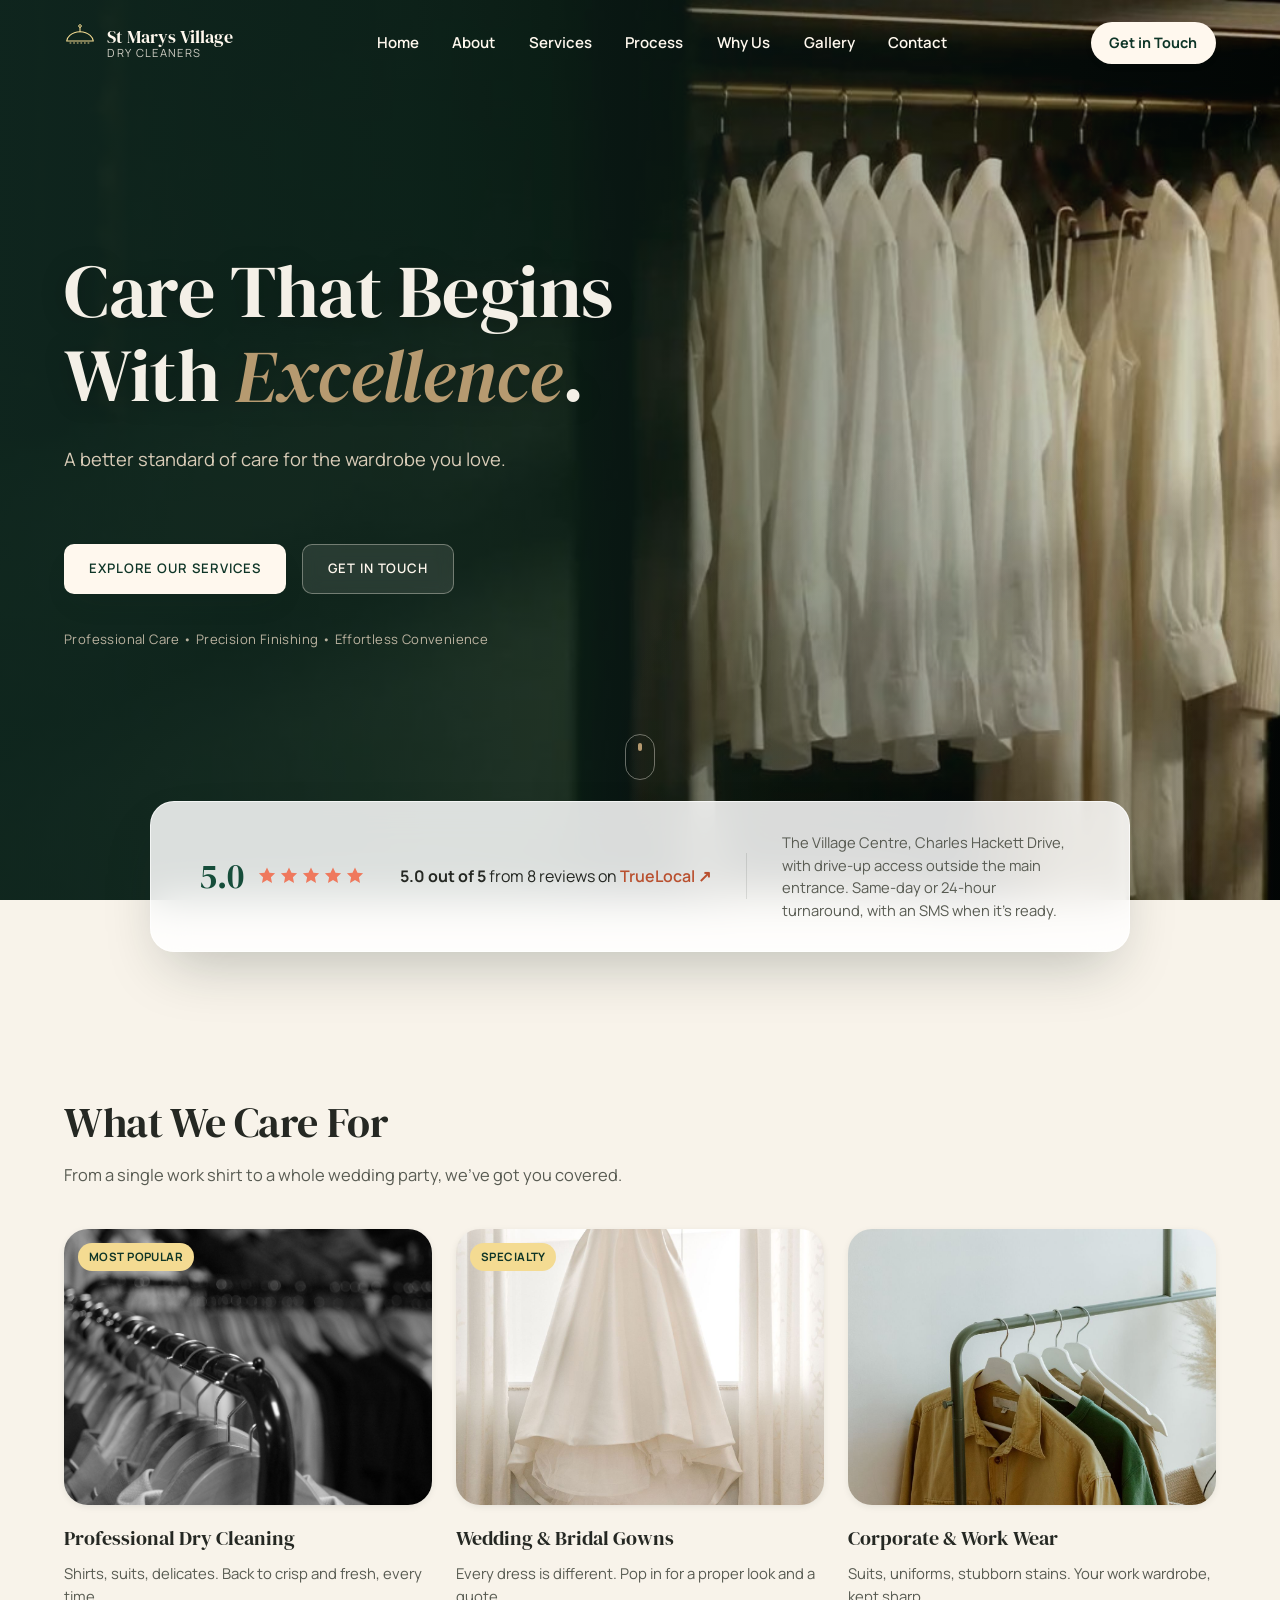
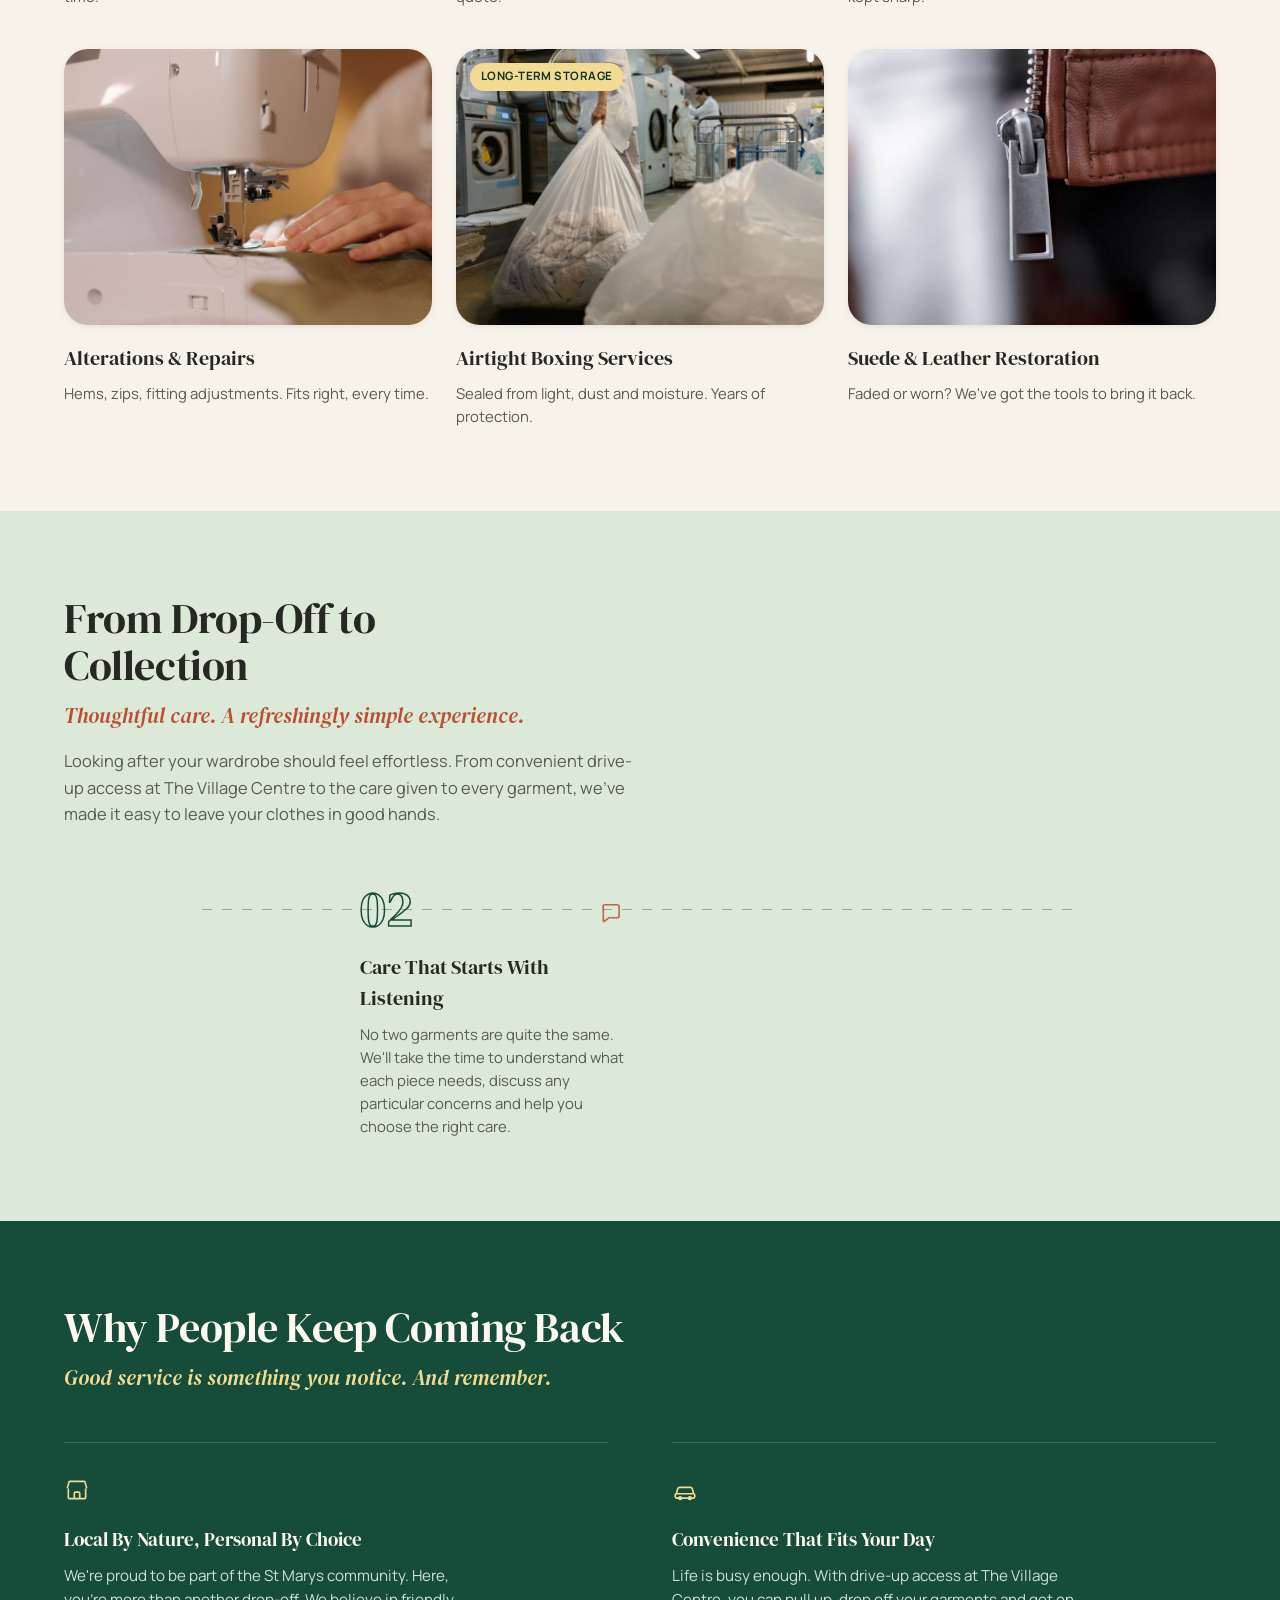
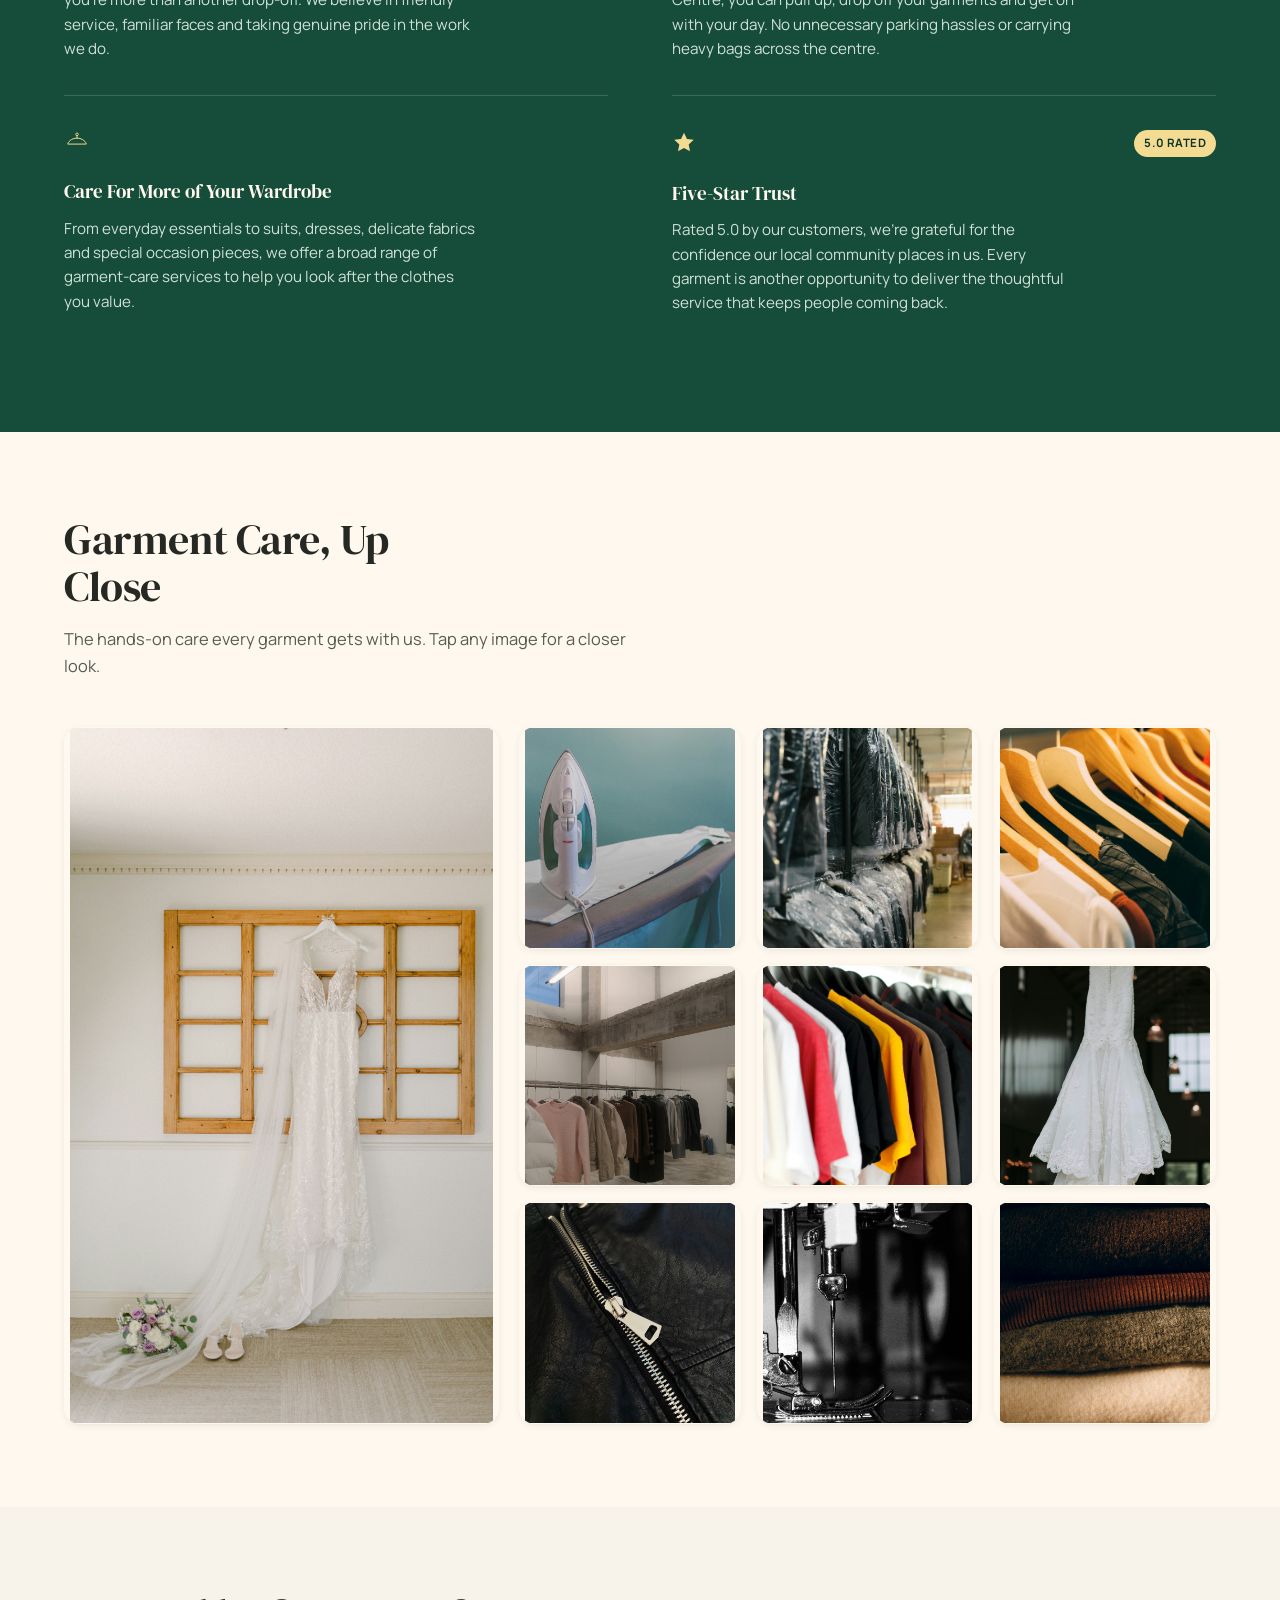
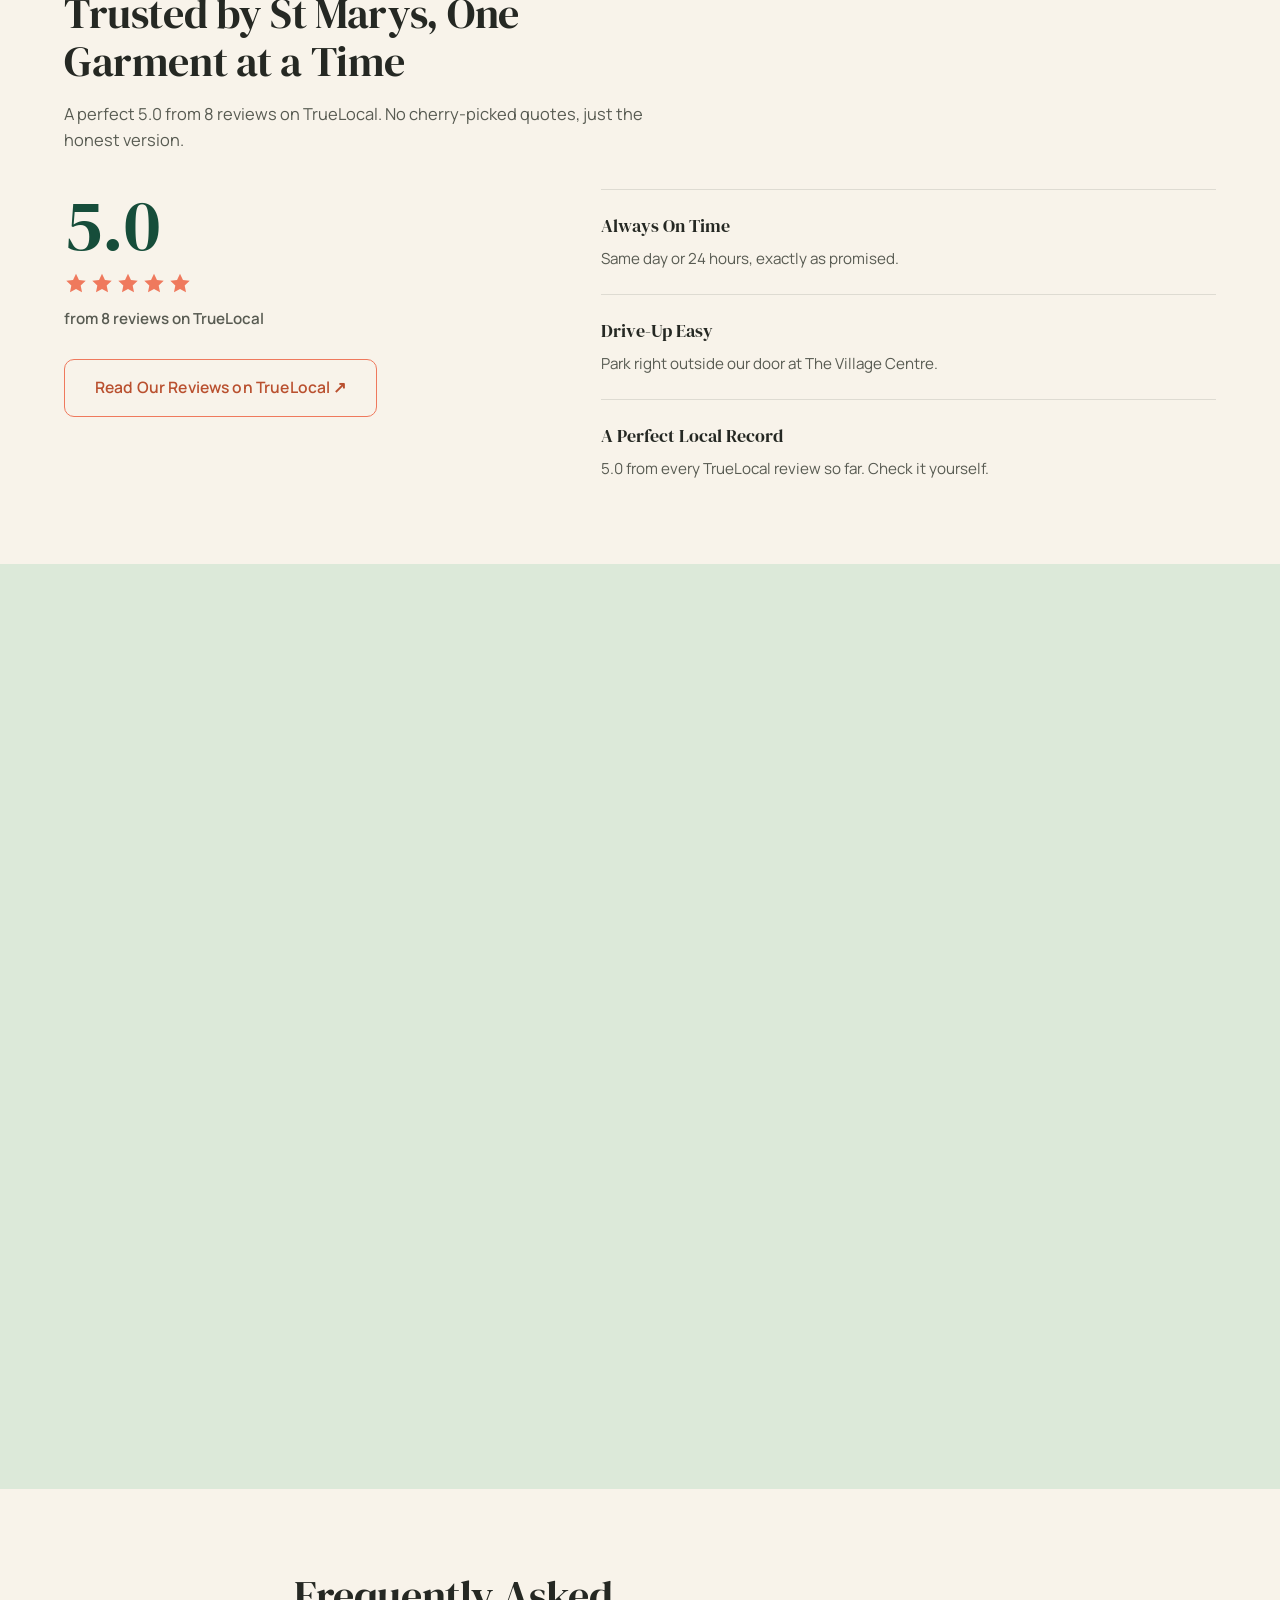
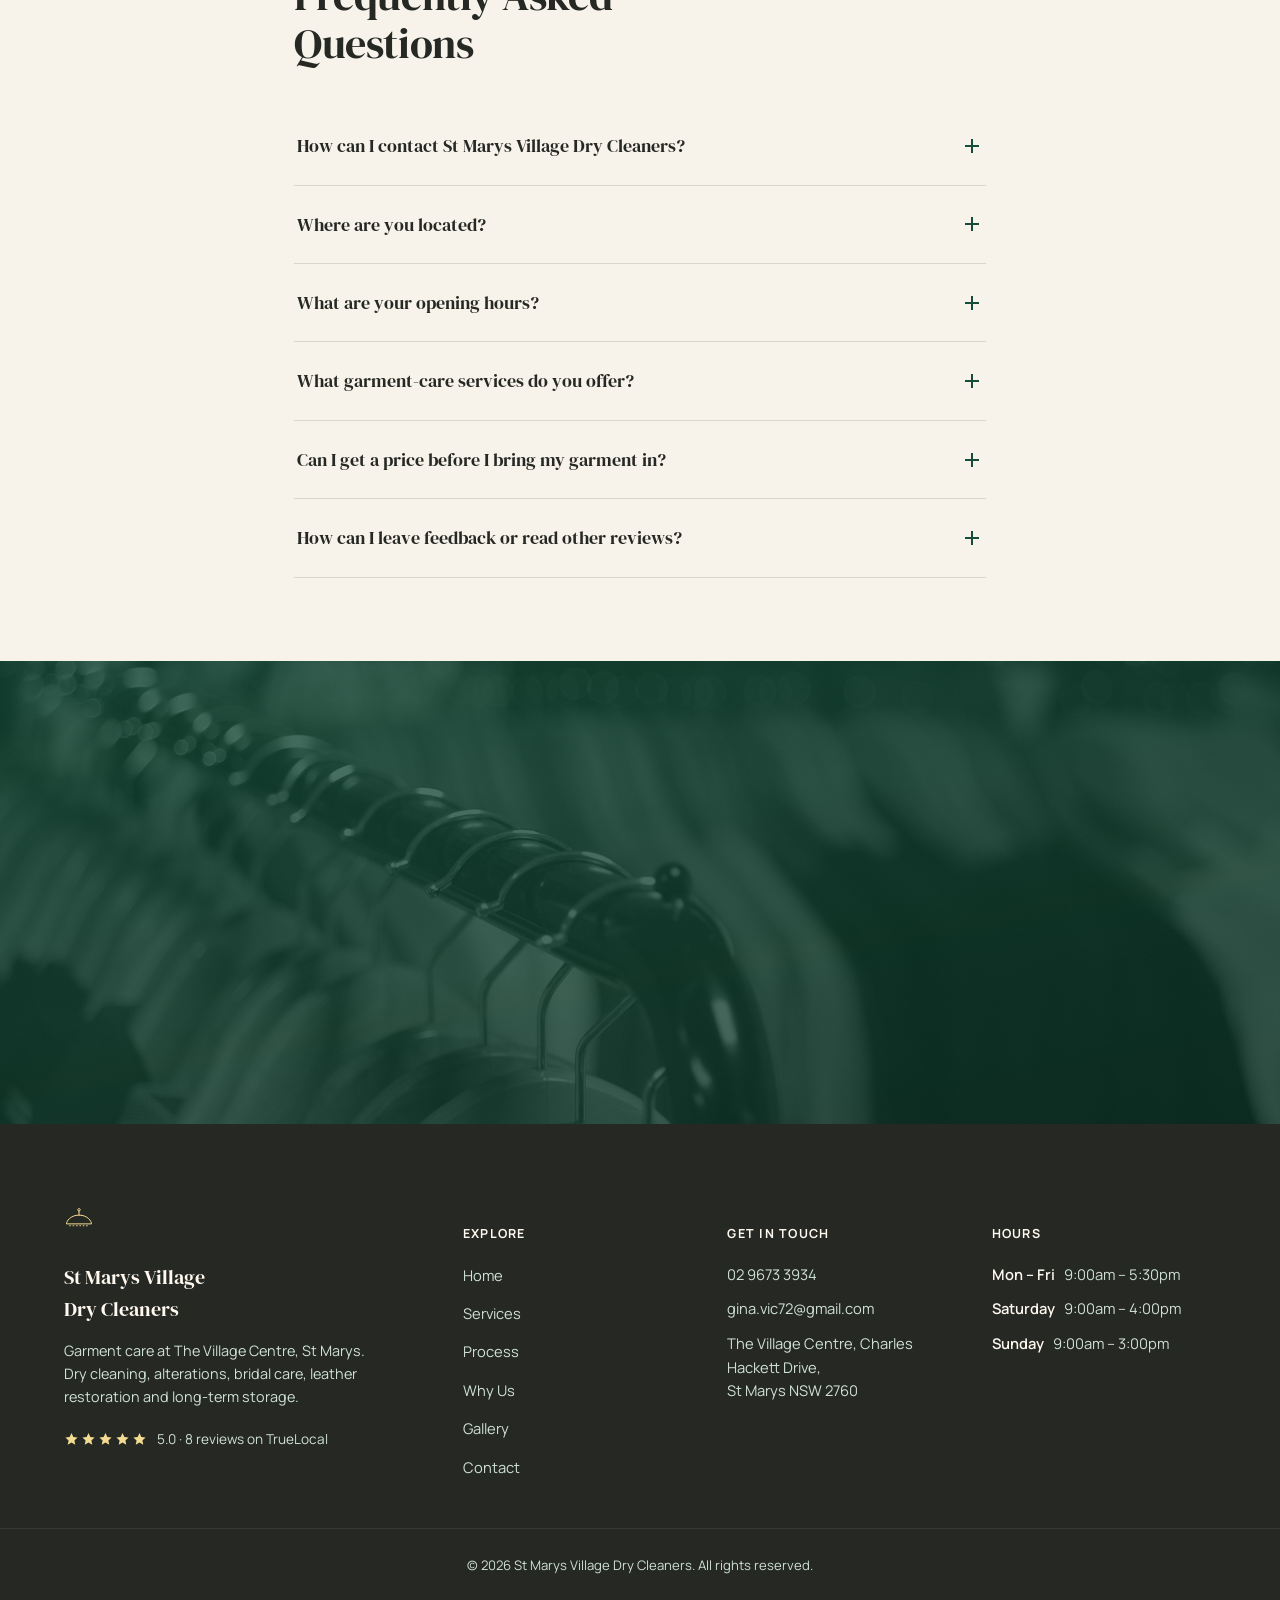
==== commit dd89de28: "Redesign Process and Why Choose Us sections with new copy Process ("From Drop-Off to Collection"): -" ====
--- a/index.html
+++ b/index.html
@@ -177,27 +177,49 @@
   <section class="process" id="process">
     <div class="section-inner">
       <h2 class="section-title">From Drop-Off to Collection</h2>
+      <p class="section-tagline">Thoughtful care. A refreshingly simple experience.</p>
+      <p class="section-lede">Looking after your wardrobe should feel effortless. From convenient drive-up access at The Village Centre to the care given to every garment, we've made it easy to leave your clothes in good hands.</p>
 
       <ol class="process-timeline">
         <li class="process-step reveal" style="--delay:0">
-          <span class="step-num">01</span>
-          <h3>Bring In Your Garments</h3>
-          <p>Drop by The Village Centre. Drive-up access makes it easy, even if you're squeezing it in between errands.</p>
+          <div class="step-top">
+            <span class="step-num">01</span>
+            <span class="step-icon" aria-hidden="true"><svg viewBox="0 0 24 24" width="26" height="26" fill="none"><path d="M12 21.5s7-7.2 7-12.2A7 7 0 1 0 5 9.3c0 5 7 12.2 7 12.2z" stroke="currentColor" stroke-width="1.5" stroke-linejoin="round"/><circle cx="12" cy="9.2" r="2.3" stroke="currentColor" stroke-width="1.5"/></svg></span>
+          </div>
+          <div class="step-body">
+            <h3>Simply Drop By</h3>
+            <p>Pull up at The Village Centre and bring your garments in. Whether it's your weekly wardrobe refresh or a special piece that needs attention, getting started is easy.</p>
+          </div>
         </li>
         <li class="process-step reveal" style="--delay:1">
-          <span class="step-num">02</span>
-          <h3>Discuss What It Needs</h3>
-          <p>Let us know what you need done, any marks or problem spots. We're happy to talk it through.</p>
+          <div class="step-top">
+            <span class="step-num">02</span>
+            <span class="step-icon" aria-hidden="true"><svg viewBox="0 0 24 24" width="26" height="26" fill="none"><path d="M4.5 5.5a2 2 0 0 1 2-2h11a2 2 0 0 1 2 2v8a2 2 0 0 1-2 2H10l-4.3 3.4a.5.5 0 0 1-.8-.4V5.5z" stroke="currentColor" stroke-width="1.5" stroke-linejoin="round"/></svg></span>
+          </div>
+          <div class="step-body">
+            <h3>Care That Starts With Listening</h3>
+            <p>No two garments are quite the same. We'll take the time to understand what each piece needs, discuss any particular concerns and help you choose the right care.</p>
+          </div>
         </li>
         <li class="process-step reveal" style="--delay:2">
-          <span class="step-num">03</span>
-          <h3>Your Garment Is Cared For</h3>
-          <p>Cleaning, pressing, alterations or restoration, done properly, by hand where it matters.</p>
+          <div class="step-top">
+            <span class="step-num">03</span>
+            <span class="step-icon" aria-hidden="true"><svg viewBox="0 0 48 48" width="26" height="26" fill="none"><path d="M24 10 L24 15" stroke="currentColor" stroke-width="1.8" stroke-linecap="round"/><circle cx="24" cy="8" r="2.4" stroke="currentColor" stroke-width="1.6"/><path d="M24 15 C 13 15, 7 23, 7 26 L 41 26 C 41 23, 35 15, 24 15 Z" stroke="currentColor" stroke-width="1.8" stroke-linejoin="round"/></svg></span>
+          </div>
+          <div class="step-body">
+            <h3>Handled With Attention</h3>
+            <p>Behind every refreshed garment is careful handling and an eye for detail. We take pride in treating your clothes with the consideration they deserve.</p>
+          </div>
         </li>
         <li class="process-step reveal" style="--delay:3">
-          <span class="step-num">04</span>
-          <h3>Collect, Refreshed</h3>
-          <p>Come back, pick it up, and you're ready to wear it. Simple as that.</p>
+          <div class="step-top">
+            <span class="step-num">04</span>
+            <span class="step-icon" aria-hidden="true"><svg viewBox="0 0 24 24" width="26" height="26" fill="none"><circle cx="12" cy="12" r="9" stroke="currentColor" stroke-width="1.5"/><path d="M8.2 12.3l2.5 2.5 5-5.2" stroke="currentColor" stroke-width="1.6" stroke-linecap="round" stroke-linejoin="round"/></svg></span>
+          </div>
+          <div class="step-body">
+            <h3>Ready For You Again</h3>
+            <p>Collect your freshly cared-for garments and enjoy that feeling of clothes ready to wear, without the work of doing it yourself.</p>
+          </div>
         </li>
       </ol>
     </div>
@@ -205,18 +227,43 @@
 
   <!-- ============ WHY CHOOSE US ============ -->
   <section class="why" id="why-choose-us">
-    <div class="section-inner why-grid">
-      <div class="why-media reveal">
-        <img src="assets/misc/why-choose-us.jpg" alt="Close-up of garments hanging closely together on a rail, catching warm light." loading="lazy">
-      </div>
-      <div class="why-copy reveal">
-        <h2>Why People Keep Coming Back</h2>
-        <ul class="why-list">
-          <li><span class="why-mark" aria-hidden="true"></span><div><h3>Genuinely Local</h3><p>A real shop at The Village Centre, run by locals.</p></div></li>
-          <li><span class="why-mark" aria-hidden="true"></span><div><h3>Drive-Up Convenience</h3><p>Right outside the main entrance. In and out, no fuss.</p></div></li>
-          <li><span class="why-mark" aria-hidden="true"></span><div><h3>A Broad Range, Done Properly</h3><p>Shirts to bridal gowns, leather to long-term storage. One shop.</p></div></li>
-          <li><span class="why-mark" aria-hidden="true"></span><div><h3>Rated 5.0 by Local Customers</h3><p>A perfect record on TrueLocal, 8 reviews strong.</p></div></li>
-        </ul>
+    <div class="section-inner">
+      <h2 class="section-title">Why People Keep Coming Back</h2>
+      <p class="section-tagline">Good service is something you notice. And remember.</p>
+
+      <div class="why-grid">
+        <article class="why-card reveal" style="--delay:0">
+          <div class="why-card-head">
+            <span class="why-icon" aria-hidden="true"><svg viewBox="0 0 24 24" width="26" height="26" fill="none"><path d="M4 10.5V19a1 1 0 0 0 1 1h14a1 1 0 0 0 1-1v-8.5" stroke="currentColor" stroke-width="1.5" stroke-linejoin="round"/><path d="M3 10.5l1.6-5.8A1 1 0 0 1 5.57 4h12.86a1 1 0 0 1 .97.7L21 10.5" stroke="currentColor" stroke-width="1.5" stroke-linejoin="round"/><path d="M9.5 20v-5a1 1 0 0 1 1-1h3a1 1 0 0 1 1 1v5" stroke="currentColor" stroke-width="1.5" stroke-linejoin="round"/></svg></span>
+          </div>
+          <h3>Local By Nature, Personal By Choice</h3>
+          <p>We're proud to be part of the St Marys community. Here, you're more than another drop-off. We believe in friendly service, familiar faces and taking genuine pride in the work we do.</p>
+        </article>
+
+        <article class="why-card reveal" style="--delay:1">
+          <div class="why-card-head">
+            <span class="why-icon" aria-hidden="true"><svg viewBox="0 0 24 24" width="26" height="26" fill="none"><path d="M4 15.5l1.2-4.4A2 2 0 0 1 7.1 9.6h9.8a2 2 0 0 1 1.9 1.5l1.2 4.4" stroke="currentColor" stroke-width="1.5" stroke-linejoin="round"/><rect x="3" y="15.5" width="18" height="4" rx="1.2" stroke="currentColor" stroke-width="1.5"/><circle cx="7.5" cy="19.5" r="1.3" stroke="currentColor" stroke-width="1.4"/><circle cx="16.5" cy="19.5" r="1.3" stroke="currentColor" stroke-width="1.4"/></svg></span>
+          </div>
+          <h3>Convenience That Fits Your Day</h3>
+          <p>Life is busy enough. With drive-up access at The Village Centre, you can pull up, drop off your garments and get on with your day. No unnecessary parking hassles or carrying heavy bags across the centre.</p>
+        </article>
+
+        <article class="why-card reveal" style="--delay:2">
+          <div class="why-card-head">
+            <span class="why-icon" aria-hidden="true"><svg viewBox="0 0 48 48" width="26" height="26" fill="none"><path d="M24 10 L24 15" stroke="currentColor" stroke-width="1.8" stroke-linecap="round"/><circle cx="24" cy="8" r="2.4" stroke="currentColor" stroke-width="1.6"/><path d="M24 15 C 13 15, 7 23, 7 26 L 41 26 C 41 23, 35 15, 24 15 Z" stroke="currentColor" stroke-width="1.8" stroke-linejoin="round"/></svg></span>
+          </div>
+          <h3>Care For More of Your Wardrobe</h3>
+          <p>From everyday essentials to suits, dresses, delicate fabrics and special occasion pieces, we offer a broad range of garment-care services to help you look after the clothes you value.</p>
+        </article>
+
+        <article class="why-card reveal" style="--delay:3">
+          <div class="why-card-head">
+            <span class="why-icon" aria-hidden="true"><svg viewBox="0 0 20 20" width="24" height="24" fill="currentColor"><path d="M10 1.4l2.47 5.26 5.63.63-4.2 4.02 1.12 5.6L10 14.1l-5.02 2.81 1.12-5.6-4.2-4.02 5.63-.63L10 1.4z"/></svg></span>
+            <span class="why-rating-chip">5.0 Rated</span>
+          </div>
+          <h3>Five-Star Trust</h3>
+          <p>Rated 5.0 by our customers, we're grateful for the confidence our local community places in us. Every garment is another opportunity to deliver the thoughtful service that keeps people coming back.</p>
+        </article>
       </div>
     </div>
   </section>
--- a/css/style.css
+++ b/css/style.css
@@ -94,6 +94,10 @@
 .section-lede {
   margin-top: 1rem; max-width: 58ch; color: var(--ink-soft); font-size: 1.03rem;
 }
+.section-tagline {
+  margin-top: 0.6rem; font-family: var(--font-display); font-style: italic; font-weight: 400;
+  font-size: clamp(1.05rem, 1.8vw, 1.3rem); color: var(--coral-ink);
+}
 
 /* ---------- Reveal / stagger ---------- */
 .reveal { opacity: 0; transform: translateY(26px); transition: opacity 0.8s var(--ease), transform 0.8s var(--ease); transition-delay: calc(var(--delay, 0) * 90ms); }
@@ -321,6 +325,7 @@
    PROCESS
    ============================================================ */
 .process { padding: var(--section-y) 0; background: var(--sage); }
+.process .section-lede { margin-top: 1rem; }
 .process-timeline {
   margin-top: 3.5rem; display: grid; grid-template-columns: repeat(4, 1fr); gap: 2rem;
   align-items: start; position: relative;
@@ -330,28 +335,45 @@
   background: repeating-linear-gradient(90deg, var(--forest-deep) 0 10px, transparent 10px 20px);
   opacity: 0.4;
 }
-.process-step { position: relative; }
+.process-step { position: relative; display: flex; flex-direction: column; }
+.step-top { display: flex; align-items: flex-end; justify-content: space-between; gap: 0.75rem; }
 .step-num {
   display: block; font-family: var(--font-display); font-weight: 400;
   font-size: clamp(2.6rem, 4vw, 3.4rem); line-height: 1;
   color: transparent; -webkit-text-stroke: 1.5px var(--forest-deep);
 }
-.process-step h3 { font-family: var(--font-display); font-weight: 400; font-size: 1.22rem; margin-top: 1.1rem; color: var(--ink); }
-.process-step p { margin-top: 0.5rem; font-size: 0.93rem; color: var(--ink-soft); max-width: 26ch; }
+.step-icon { flex-shrink: 0; margin-bottom: 0.5rem; color: var(--coral-ink); opacity: 0.85; }
+.step-icon svg { display: block; }
+.step-body { margin-top: 1.1rem; }
+.process-step h3 { font-family: var(--font-display); font-weight: 400; font-size: 1.22rem; color: var(--ink); }
+.process-step p { margin-top: 0.5rem; font-size: 0.93rem; color: var(--ink-soft); line-height: 1.55; }
 
 /* ============================================================
    WHY CHOOSE US
    ============================================================ */
 .why { padding: var(--section-y) 0; background: var(--forest-deep); color: var(--text-on-dark); }
-.why-grid { display: grid; grid-template-columns: 1fr 1.1fr; gap: clamp(2rem, 5vw, 4rem); align-items: center; }
-.why-media { border-radius: var(--r-lg); overflow: hidden; box-shadow: var(--shadow-dark); aspect-ratio: 4 / 5; }
-.why-media img { width: 100%; height: 100%; object-fit: cover; }
-.why-copy h2 { font-family: var(--font-display); font-weight: 400; font-size: clamp(2rem, 3.4vw, 2.7rem); color: var(--cream); max-width: 14ch; }
-.why-list { margin-top: 2.2rem; display: flex; flex-direction: column; gap: 1.7rem; }
-.why-list li { display: flex; gap: 1.1rem; }
-.why-mark { flex-shrink: 0; width: 8px; height: 8px; border-radius: 50%; background: var(--coral); margin-top: 0.5rem; }
-.why-list h3 { font-family: var(--font-display); font-weight: 400; font-size: 1.15rem; color: var(--cream); }
-.why-list p { margin-top: 0.4rem; font-size: 0.95rem; color: var(--text-on-dark-muted); line-height: 1.55; }
+.why .section-title { color: var(--cream); max-width: none; }
+.why .section-tagline { color: var(--butter); }
+.why-grid {
+  margin-top: 3rem; display: grid; grid-template-columns: repeat(2, 1fr); gap: 0 clamp(2rem, 5vw, 4rem);
+  align-items: start;
+}
+.why-card {
+  padding: 2.1rem 0; border-top: 1px solid rgba(255,248,238,0.16);
+  transition: transform 0.35s var(--ease);
+}
+.why-card:hover { transform: translateY(-3px); }
+.why-card-head { display: flex; align-items: center; justify-content: space-between; }
+.why-icon { color: var(--butter); transition: color 0.3s var(--ease), transform 0.3s var(--ease); }
+.why-icon svg { display: block; }
+.why-card:hover .why-icon { color: var(--coral); transform: translateY(-2px); }
+.why-rating-chip {
+  display: inline-flex; align-items: center; background: var(--butter); color: var(--forest-dark);
+  font-size: 0.72rem; font-weight: 700; letter-spacing: 0.04em; text-transform: uppercase;
+  padding: 0.4em 0.85em; border-radius: var(--r-pill);
+}
+.why-card h3 { font-family: var(--font-display); font-weight: 400; font-size: 1.2rem; color: var(--cream); margin-top: 1.3rem; }
+.why-card p { margin-top: 0.6rem; font-size: 0.95rem; color: var(--text-on-dark-muted); line-height: 1.6; max-width: 46ch; }
 
 /* ============================================================
    GALLERY + LIGHTBOX
@@ -558,7 +580,6 @@
   .process-timeline { grid-template-columns: repeat(2, 1fr); row-gap: 2.6rem; }
   .process-timeline::before { display: none; }
   .why-grid, .reviews-editorial { grid-template-columns: 1fr; }
-  .why-media { order: -1; aspect-ratio: 16/10; }
   .footer-grid { grid-template-columns: 1fr 1fr; }
   .footer-brand { grid-column: span 2; }
 }
@@ -598,6 +619,17 @@
   .trust-card { margin-top: -54px; }
   .services, .process, .why, .gallery-section, .reviews, .contact, .faq, .final-cta { padding-top: calc(var(--section-y) * 0.75); padding-bottom: calc(var(--section-y) * 0.75); }
   .service-grid { grid-template-columns: 1fr; }
+  .process-timeline { grid-template-columns: 1fr; row-gap: 2.4rem; position: relative; }
+  .process-timeline::before {
+    display: block; top: 6px; bottom: 6px; left: 27px; right: auto; width: 1px; height: auto;
+    background: repeating-linear-gradient(180deg, var(--forest-deep) 0 10px, transparent 10px 20px);
+  }
+  .process-step { flex-direction: row; align-items: flex-start; gap: 1.3rem; }
+  .step-top { flex-direction: column; align-items: center; gap: 0.5rem; width: 56px; flex-shrink: 0; }
+  .step-num { font-size: 1.9rem; }
+  .step-icon { margin-bottom: 0; }
+  .step-body { margin-top: 0; flex: 1; min-width: 0; }
+  .why-card p { max-width: none; }
   .contact-grid { grid-template-columns: 1fr; }
   .contact-map { position: static; }
   .contact-map-frame { aspect-ratio: 16 / 11; }
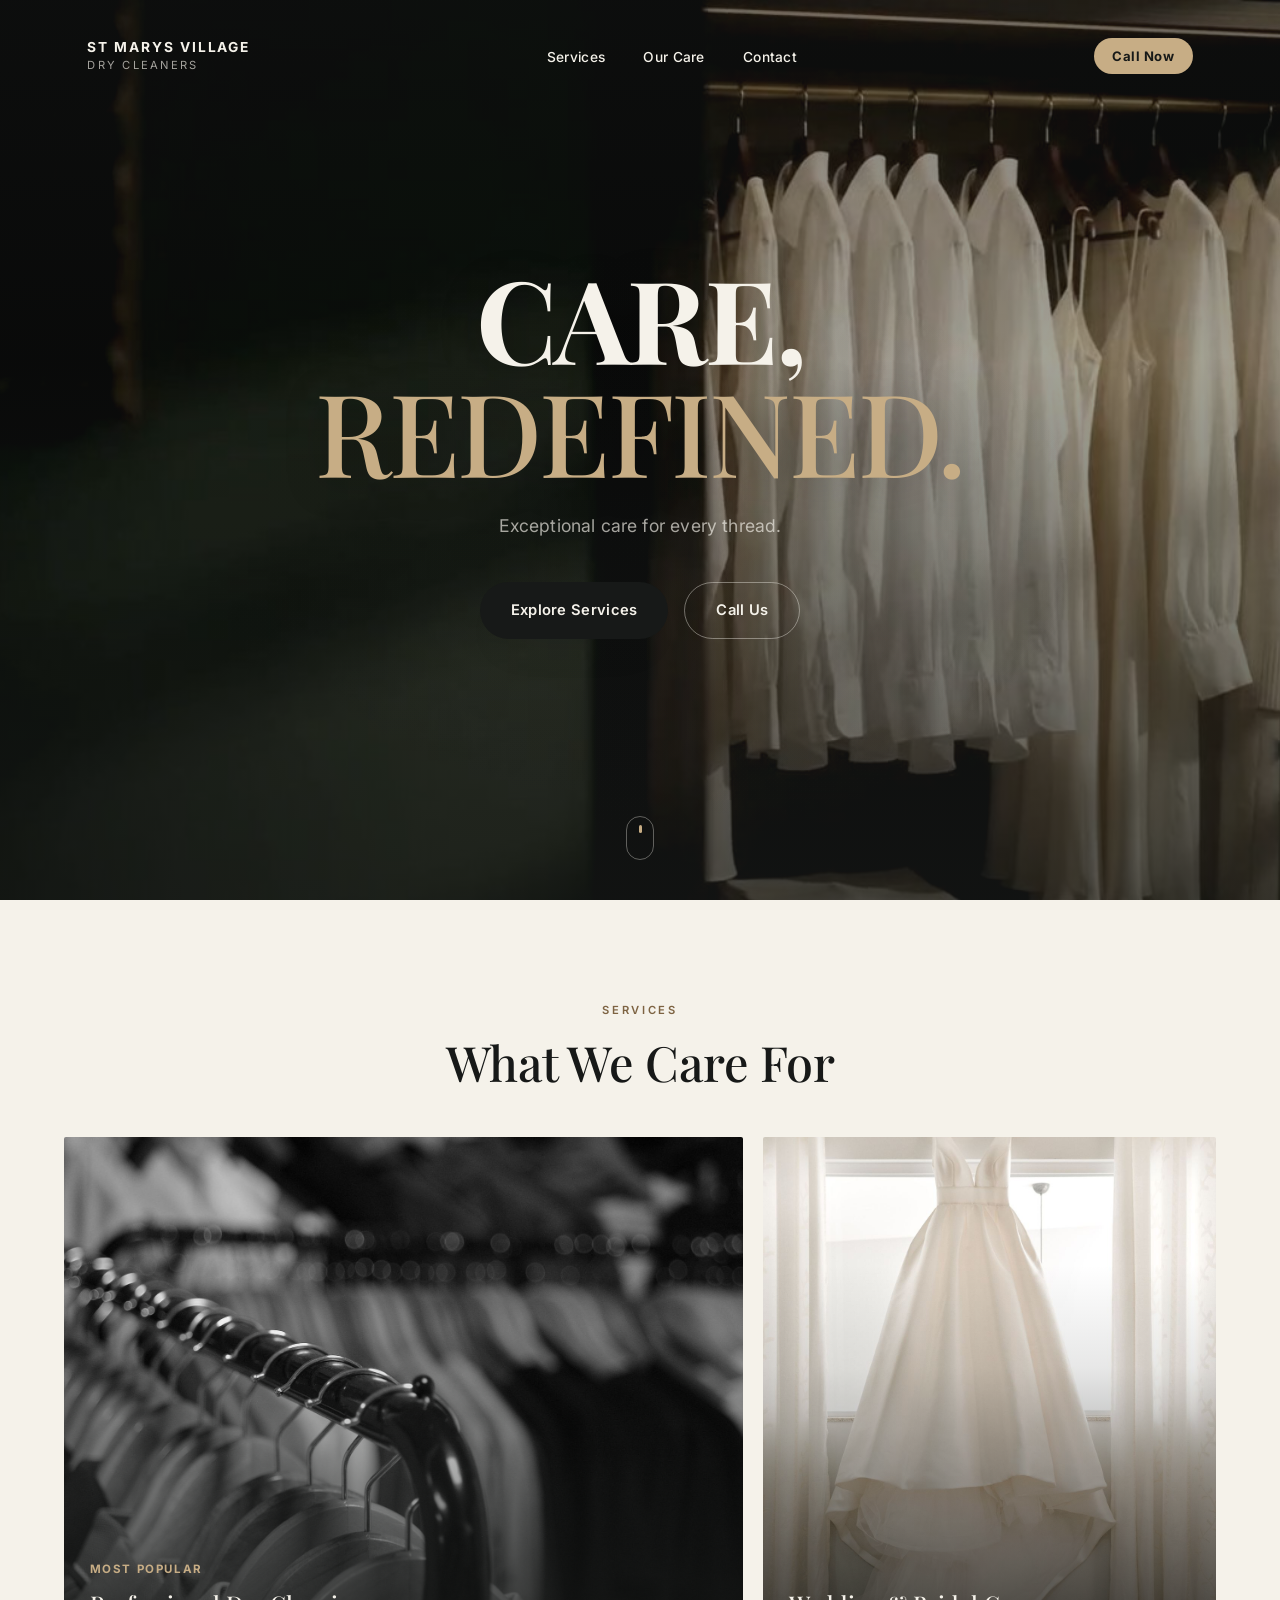
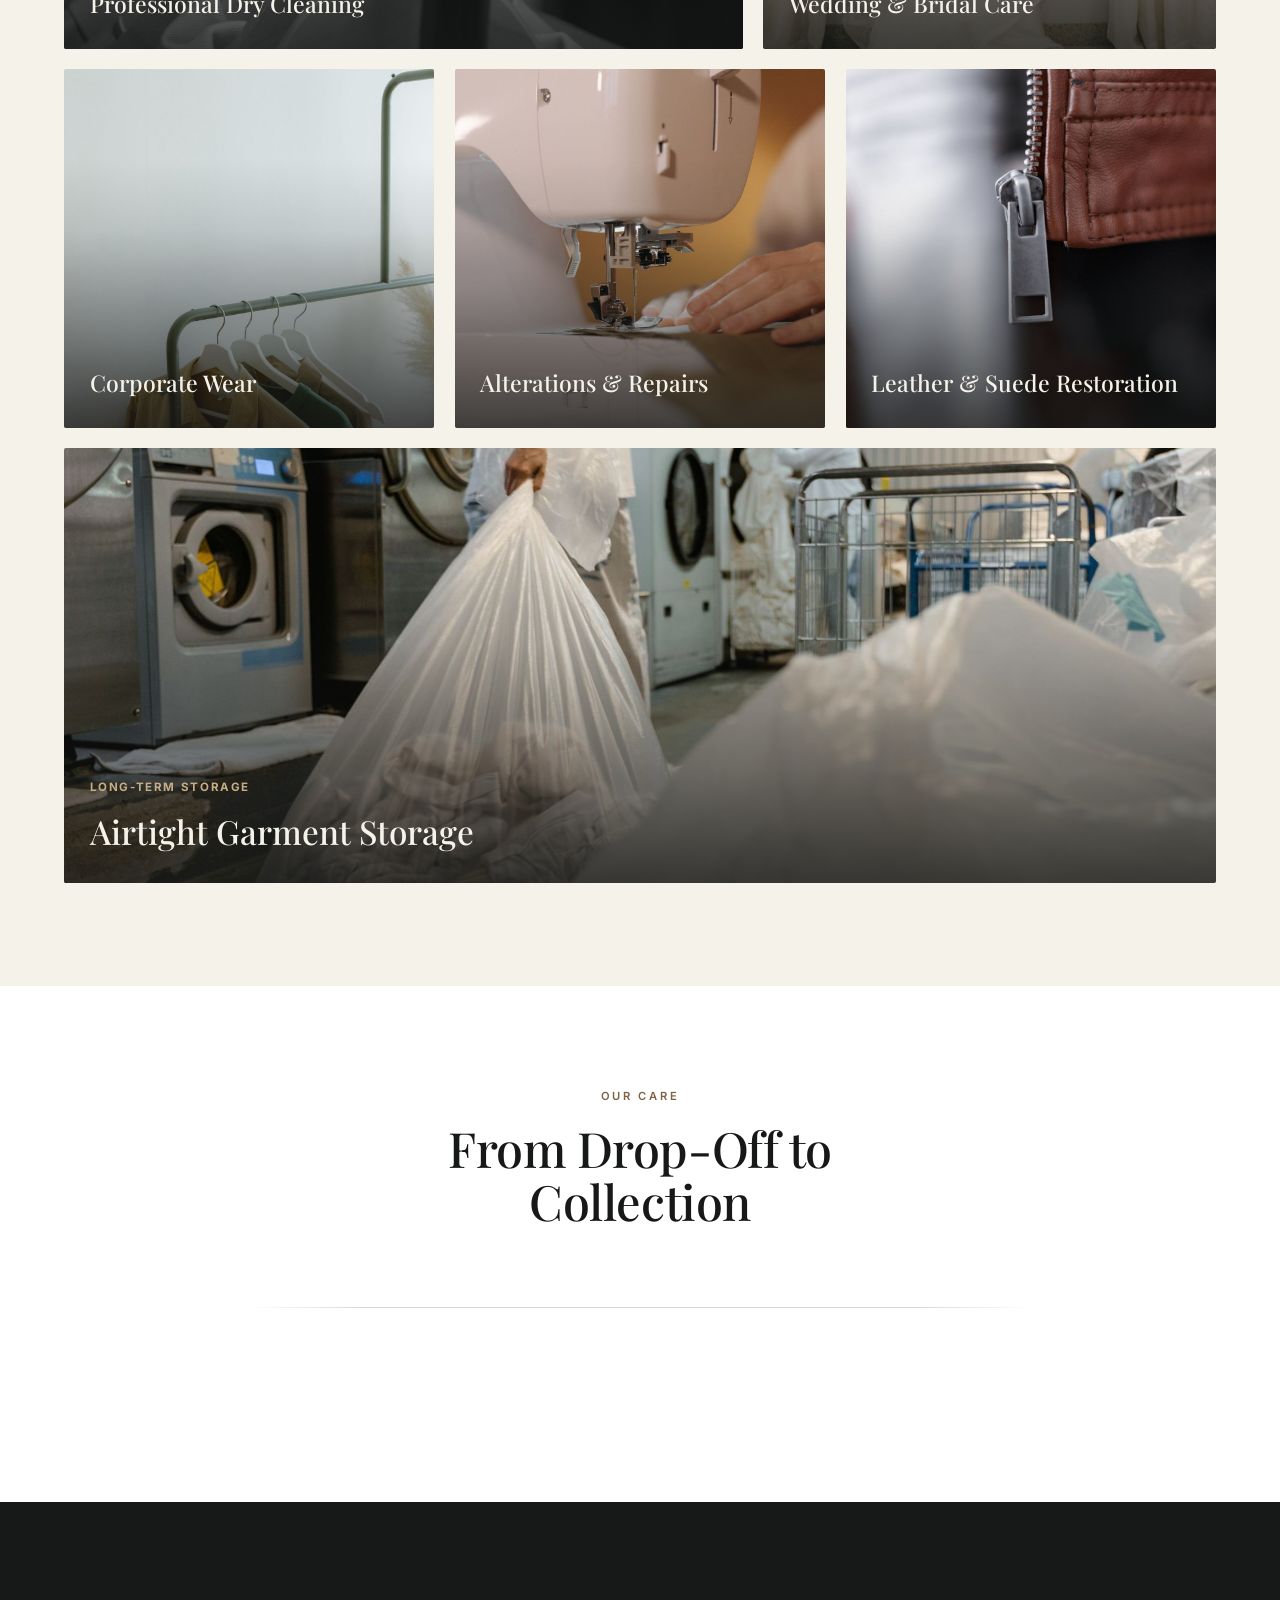
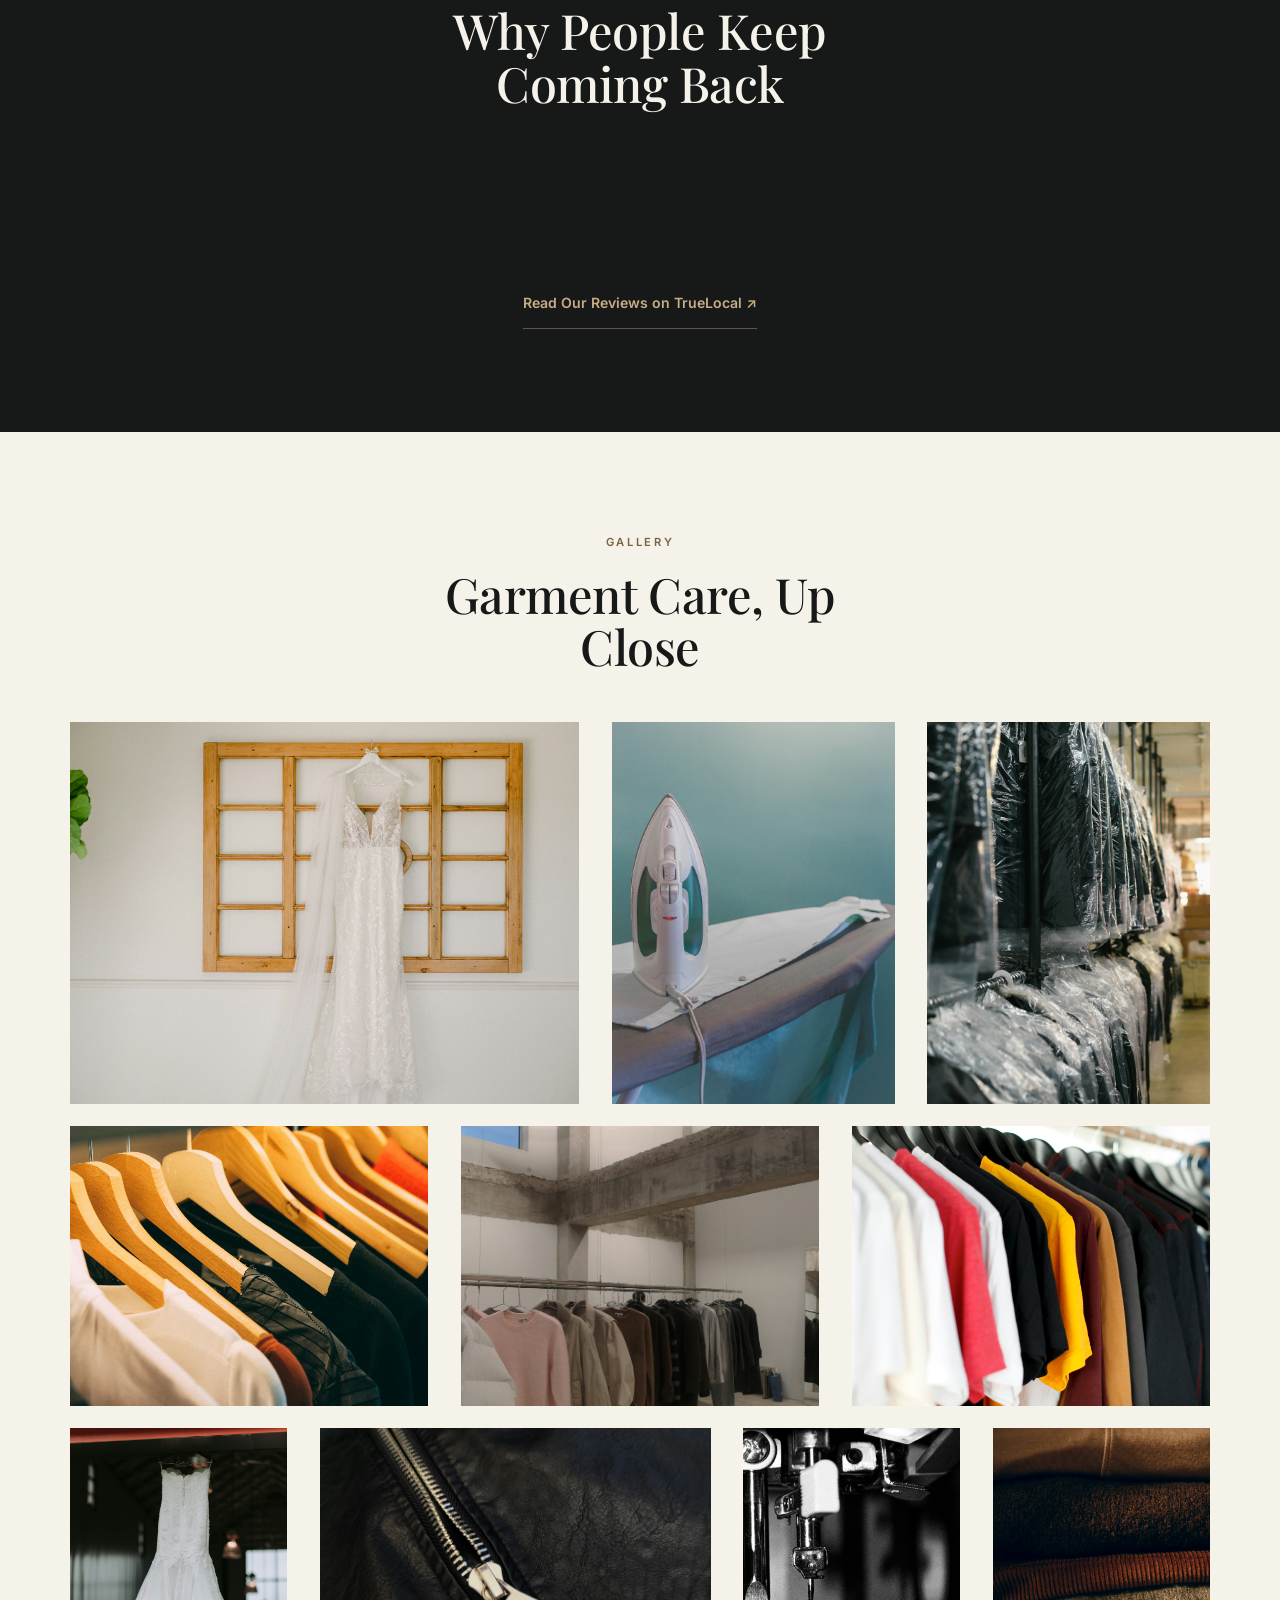
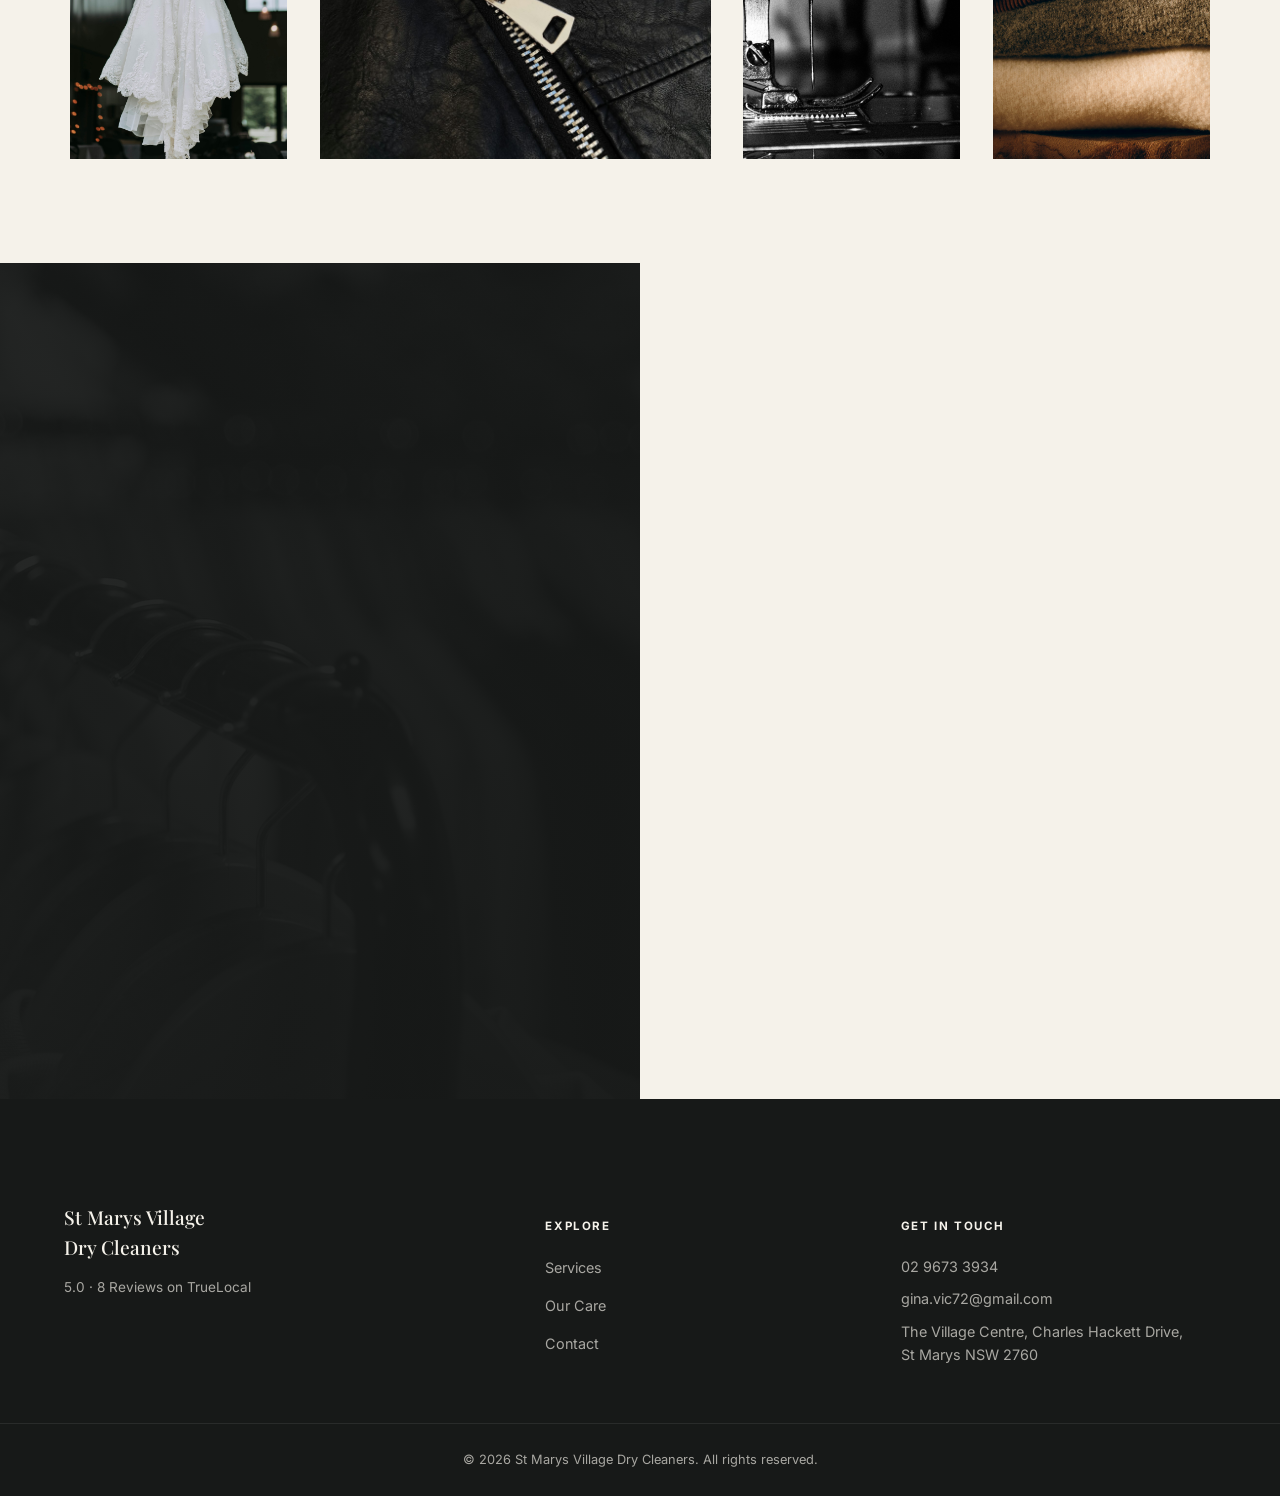
==== commit 97490fd0: "Full visual redesign: "Quiet Luxury" minimalist identity Complete replacement of the editorial "Line" ====
--- a/index.html
+++ b/index.html
@@ -8,7 +8,7 @@
 <link rel="icon" href="data:,">
 <link rel="preconnect" href="https://fonts.googleapis.com">
 <link rel="preconnect" href="https://fonts.gstatic.com" crossorigin>
-<link href="https://fonts.googleapis.com/css2?family=DM+Serif+Display:ital@0;1&family=Manrope:wght@400;500;600;700;800&display=swap" rel="stylesheet">
+<link href="https://fonts.googleapis.com/css2?family=Playfair+Display:ital,wght@0,400;0,500;0,600;0,700;1,500&family=Inter:wght@400;500;600;700&display=swap" rel="stylesheet">
 <link rel="stylesheet" href="css/style.css">
 </head>
 <body>
@@ -19,28 +19,14 @@
 <header class="site-header" id="siteHeader">
   <div class="header-inner">
     <a href="#home" class="brand" aria-label="St Marys Village Dry Cleaners: Home">
-      <span class="brand-mark" aria-hidden="true">
-        <svg viewBox="0 0 48 48" width="32" height="32" fill="none" xmlns="http://www.w3.org/2000/svg">
-          <path d="M24 6 L24 13" stroke="currentColor" stroke-width="1.6" stroke-linecap="round"/>
-          <circle cx="24" cy="4.5" r="2" stroke="currentColor" stroke-width="1.4"/>
-          <path d="M24 13 C 10 13, 4 23, 4 27 L 44 27 C 44 23, 38 13, 24 13 Z" stroke="currentColor" stroke-width="1.6" stroke-linejoin="round"/>
-          <path d="M9 30 L39 30" stroke="currentColor" stroke-width="1.4" stroke-dasharray="1.4 4" stroke-linecap="round"/>
-        </svg>
-      </span>
-      <span class="brand-text">
-        <span class="brand-name">St Marys Village</span>
-        <span class="brand-sub">Dry Cleaners</span>
-      </span>
+      <span class="brand-name">St Marys Village</span>
+      <span class="brand-sub">Dry Cleaners</span>
     </a>
 
     <nav class="main-nav" id="mainNav" aria-label="Primary">
       <ul>
-        <li><a href="#home">Home</a></li>
-        <li><a href="#about">About</a></li>
         <li><a href="#services">Services</a></li>
-        <li><a href="#process">Process</a></li>
-        <li><a href="#why-choose-us">Why Us</a></li>
-        <li><a href="#gallery">Gallery</a></li>
+        <li><a href="#process">Our Care</a></li>
         <li><a href="#contact">Contact</a></li>
       </ul>
       <a href="tel:0296733934" class="nav-mobile-call">
@@ -50,7 +36,7 @@
     </nav>
 
     <div class="header-actions">
-      <a href="#contact" class="header-cta">Get in Touch</a>
+      <a href="tel:0296733934" class="header-cta">Call Now</a>
       <button class="nav-toggle" id="navToggle" aria-expanded="false" aria-controls="mainNav" aria-label="Open menu">
         <span></span><span></span><span></span>
       </button>
@@ -68,7 +54,7 @@
 <main id="main">
 
   <!-- ============ HERO ============ -->
-  <section class="hero hero--cinematic" id="home">
+  <section class="hero" id="home">
     <div class="hero-media">
       <video class="hero-video" id="heroVideo" autoplay muted loop playsinline preload="auto" poster="assets/hero/hero-video-poster.jpg" aria-hidden="true">
         <source src="assets/hero/hero-video.mp4" type="video/mp4">
@@ -76,14 +62,13 @@
       <div class="hero-scrim" aria-hidden="true"></div>
     </div>
 
-    <div class="hero-content">
-      <h1 id="heroHeadline">Care That Begins With <em>Excellence</em>.</h1>
-      <p class="hero-sub" id="heroSub">A better standard of care for the wardrobe you love.</p>
+    <div class="hero-content" id="heroContent">
+      <h1>Care,<br><em>Redefined.</em></h1>
+      <p class="hero-sub">Exceptional care for every thread.</p>
       <div class="hero-actions">
-        <a href="#services" class="btn btn-primary">Explore Our Services</a>
-        <a href="#contact" class="btn btn-glass">Get in Touch</a>
-      </div>
-      <p class="hero-trust">Professional Care &bull; Precision Finishing &bull; Effortless Convenience</p>
+        <a href="#services" class="btn btn-primary">Explore Services</a>
+        <a href="tel:0296733934" class="btn btn-outline-light">Call Us</a>
+      </div>
     </div>
 
     <button class="scroll-cue" id="scrollCue" aria-label="Scroll to learn more">
@@ -91,396 +76,216 @@
     </button>
   </section>
 
-  <!-- ===== TRUST / ABOUT ===== -->
-  <div class="trust-bar-wrap" id="about">
-    <div class="section-inner">
-      <div class="trust-card reveal">
-        <div class="trust-rating">
-          <span class="trust-score">5.0</span>
-          <span class="star-row" aria-hidden="true">
-            <svg width="20" height="20" viewBox="0 0 20 20" fill="currentColor"><path d="M10 1.4l2.47 5.26 5.63.63-4.2 4.02 1.12 5.6L10 14.1l-5.02 2.81 1.12-5.6-4.2-4.02 5.63-.63L10 1.4z"/></svg>
-            <svg width="20" height="20" viewBox="0 0 20 20" fill="currentColor"><path d="M10 1.4l2.47 5.26 5.63.63-4.2 4.02 1.12 5.6L10 14.1l-5.02 2.81 1.12-5.6-4.2-4.02 5.63-.63L10 1.4z"/></svg>
-            <svg width="20" height="20" viewBox="0 0 20 20" fill="currentColor"><path d="M10 1.4l2.47 5.26 5.63.63-4.2 4.02 1.12 5.6L10 14.1l-5.02 2.81 1.12-5.6-4.2-4.02 5.63-.63L10 1.4z"/></svg>
-            <svg width="20" height="20" viewBox="0 0 20 20" fill="currentColor"><path d="M10 1.4l2.47 5.26 5.63.63-4.2 4.02 1.12 5.6L10 14.1l-5.02 2.81 1.12-5.6-4.2-4.02 5.63-.63L10 1.4z"/></svg>
-            <svg width="20" height="20" viewBox="0 0 20 20" fill="currentColor"><path d="M10 1.4l2.47 5.26 5.63.63-4.2 4.02 1.12 5.6L10 14.1l-5.02 2.81 1.12-5.6-4.2-4.02 5.63-.63L10 1.4z"/></svg>
-          </span>
-        </div>
-        <p class="trust-text"><strong>5.0 out of 5</strong> from 8 reviews on <a href="https://www.truelocal.com.au/nsw/st-marys/st-marys-village-dry-cleaners-13318972" target="_blank" rel="noopener noreferrer">TrueLocal ↗</a></p>
-        <div class="trust-divider" aria-hidden="true"></div>
-        <p class="trust-about">The Village Centre, Charles Hackett Drive, with drive-up access outside the main entrance. Same-day or 24-hour turnaround, with an SMS when it's ready.</p>
-      </div>
-    </div>
-  </div>
-
-  <!-- ============ SERVICES — EDITORIAL IMAGE-LED GRID ============ -->
+  <!-- ============ SERVICES — EDITORIAL MOSAIC ============ -->
   <section class="services" id="services">
     <div class="section-inner">
+      <span class="eyebrow">Services</span>
       <h2 class="section-title">What We Care For</h2>
-      <p class="section-lede">From a single work shirt to a whole wedding party, we've got you covered.</p>
-
-      <div class="service-grid">
-        <article class="service-tile reveal" style="--delay:0">
-          <div class="service-tile-media">
-            <img src="assets/services/dry-cleaning.jpg" alt="Suits and garments hanging in sharp focus on a dry-cleaning rail." loading="lazy">
+    </div>
+
+    <div class="service-mosaic">
+      <div class="mosaic-row mosaic-row--split">
+        <a href="#contact" class="service-tile service-tile--lg reveal" style="--delay:0">
+          <img src="assets/services/dry-cleaning.jpg" alt="Suits and garments hanging in sharp focus on a dry-cleaning rail." loading="lazy">
+          <div class="service-tile-scrim" aria-hidden="true"></div>
+          <div class="service-tile-caption">
             <span class="service-tag">Most Popular</span>
-          </div>
-          <h3>Professional Dry Cleaning</h3>
-          <p>Shirts, suits, delicates. Back to crisp and fresh, every time.</p>
-        </article>
-
-        <article class="service-tile reveal" style="--delay:1">
-          <div class="service-tile-media">
-            <img src="assets/services/bridal-gowns.jpg" alt="A pale wedding dress hanging in soft window light." loading="lazy">
-            <span class="service-tag">Specialty</span>
-          </div>
-          <h3>Wedding &amp; Bridal Gowns</h3>
-          <p>Every dress is different. Pop in for a proper look and a quote.</p>
-        </article>
-
-        <article class="service-tile reveal" style="--delay:2">
-          <div class="service-tile-media service-tile-media--bottom">
-            <img src="assets/services/corporate-workwear.jpg" alt="Neutral-toned shirts hanging neatly on a metal clothing rack." loading="lazy">
-          </div>
-          <h3>Corporate &amp; Work Wear</h3>
-          <p>Suits, uniforms, stubborn stains. Your work wardrobe, kept sharp.</p>
-        </article>
-
-        <article class="service-tile reveal" style="--delay:3">
-          <div class="service-tile-media">
-            <img src="assets/services/alterations.jpg" alt="A tailor guiding fabric through a sewing machine, close up." loading="lazy">
-          </div>
-          <h3>Alterations &amp; Repairs</h3>
-          <p>Hems, zips, fitting adjustments. Fits right, every time.</p>
-        </article>
-
-        <article class="service-tile reveal" style="--delay:4">
-          <div class="service-tile-media">
-            <img src="assets/services/airtight-boxing.jpg" alt="A garment carefully wrapped for protective, long-term storage." loading="lazy">
+            <h3>Professional Dry Cleaning</h3>
+          </div>
+        </a>
+        <a href="#contact" class="service-tile reveal" style="--delay:1">
+          <img src="assets/services/bridal-gowns.jpg" alt="A pale wedding dress hanging in soft window light." loading="lazy">
+          <div class="service-tile-scrim" aria-hidden="true"></div>
+          <div class="service-tile-caption">
+            <h3>Wedding &amp; Bridal Care</h3>
+          </div>
+        </a>
+      </div>
+
+      <div class="mosaic-row mosaic-row--triple">
+        <a href="#contact" class="service-tile reveal" style="--delay:2">
+          <img src="assets/services/corporate-workwear.jpg" alt="Neutral-toned shirts hanging neatly on a metal clothing rack." loading="lazy">
+          <div class="service-tile-scrim" aria-hidden="true"></div>
+          <div class="service-tile-caption"><h3>Corporate Wear</h3></div>
+        </a>
+        <a href="#contact" class="service-tile reveal" style="--delay:3">
+          <img src="assets/services/alterations.jpg" alt="A tailor guiding fabric through a sewing machine, close up." loading="lazy">
+          <div class="service-tile-scrim" aria-hidden="true"></div>
+          <div class="service-tile-caption"><h3>Alterations &amp; Repairs</h3></div>
+        </a>
+        <a href="#contact" class="service-tile reveal" style="--delay:4">
+          <img src="assets/services/leather-suede.jpg" alt="Close-up of a zipper and stitched seam on a brown leather jacket." loading="lazy">
+          <div class="service-tile-scrim" aria-hidden="true"></div>
+          <div class="service-tile-caption"><h3>Leather &amp; Suede Restoration</h3></div>
+        </a>
+      </div>
+
+      <div class="mosaic-row mosaic-row--full">
+        <a href="#contact" class="service-tile service-tile--banner reveal" style="--delay:5">
+          <img src="assets/services/airtight-boxing.jpg" alt="A garment carefully wrapped for protective, long-term storage." loading="lazy">
+          <div class="service-tile-scrim" aria-hidden="true"></div>
+          <div class="service-tile-caption">
             <span class="service-tag">Long-Term Storage</span>
-          </div>
-          <h3>Airtight Boxing Services</h3>
-          <p>Sealed from light, dust and moisture. Years of protection.</p>
-        </article>
-
-        <article class="service-tile reveal" style="--delay:5">
-          <div class="service-tile-media">
-            <img src="assets/services/leather-suede.jpg" alt="Close-up of a zipper and stitched seam on a brown leather jacket." loading="lazy">
-          </div>
-          <h3>Suede &amp; Leather Restoration</h3>
-          <p>Faded or worn? We've got the tools to bring it back.</p>
-        </article>
-      </div>
-    </div>
-  </section>
-
-  <!-- ============ HOW IT WORKS ============ -->
+            <h3>Airtight Garment Storage</h3>
+          </div>
+        </a>
+      </div>
+    </div>
+  </section>
+
+  <!-- ============ PROCESS ============ -->
   <section class="process" id="process">
     <div class="section-inner">
+      <span class="eyebrow">Our Care</span>
       <h2 class="section-title">From Drop-Off to Collection</h2>
-      <p class="section-tagline">Thoughtful care. A refreshingly simple experience.</p>
-      <p class="section-lede">Looking after your wardrobe should feel effortless. From convenient drive-up access at The Village Centre to the care given to every garment, we've made it easy to leave your clothes in good hands.</p>
-
-      <ol class="process-timeline">
+
+      <ol class="process-row">
         <li class="process-step reveal" style="--delay:0">
-          <div class="step-top">
-            <span class="step-num">01</span>
-            <span class="step-icon" aria-hidden="true"><svg viewBox="0 0 24 24" width="26" height="26" fill="none"><path d="M12 21.5s7-7.2 7-12.2A7 7 0 1 0 5 9.3c0 5 7 12.2 7 12.2z" stroke="currentColor" stroke-width="1.5" stroke-linejoin="round"/><circle cx="12" cy="9.2" r="2.3" stroke="currentColor" stroke-width="1.5"/></svg></span>
-          </div>
-          <div class="step-body">
-            <h3>Simply Drop By</h3>
-            <p>Pull up at The Village Centre and bring your garments in. Whether it's your weekly wardrobe refresh or a special piece that needs attention, getting started is easy.</p>
-          </div>
+          <span class="step-icon" aria-hidden="true"><svg viewBox="0 0 24 24" width="24" height="24" fill="none"><path d="M12 21.5s7-7.2 7-12.2A7 7 0 1 0 5 9.3c0 5 7 12.2 7 12.2z" stroke="currentColor" stroke-width="1.4" stroke-linejoin="round"/><circle cx="12" cy="9.2" r="2.1" stroke="currentColor" stroke-width="1.4"/></svg></span>
+          <span class="step-num">01</span>
+          <h3>Drop Off</h3>
         </li>
         <li class="process-step reveal" style="--delay:1">
-          <div class="step-top">
-            <span class="step-num">02</span>
-            <span class="step-icon" aria-hidden="true"><svg viewBox="0 0 24 24" width="26" height="26" fill="none"><path d="M4.5 5.5a2 2 0 0 1 2-2h11a2 2 0 0 1 2 2v8a2 2 0 0 1-2 2H10l-4.3 3.4a.5.5 0 0 1-.8-.4V5.5z" stroke="currentColor" stroke-width="1.5" stroke-linejoin="round"/></svg></span>
-          </div>
-          <div class="step-body">
-            <h3>Care That Starts With Listening</h3>
-            <p>No two garments are quite the same. We'll take the time to understand what each piece needs, discuss any particular concerns and help you choose the right care.</p>
-          </div>
+          <span class="step-icon" aria-hidden="true"><svg viewBox="0 0 24 24" width="24" height="24" fill="none"><path d="M4.5 5.5a2 2 0 0 1 2-2h11a2 2 0 0 1 2 2v8a2 2 0 0 1-2 2H10l-4.3 3.4a.5.5 0 0 1-.8-.4V5.5z" stroke="currentColor" stroke-width="1.4" stroke-linejoin="round"/></svg></span>
+          <span class="step-num">02</span>
+          <h3>We Care</h3>
         </li>
         <li class="process-step reveal" style="--delay:2">
-          <div class="step-top">
-            <span class="step-num">03</span>
-            <span class="step-icon" aria-hidden="true"><svg viewBox="0 0 48 48" width="26" height="26" fill="none"><path d="M24 10 L24 15" stroke="currentColor" stroke-width="1.8" stroke-linecap="round"/><circle cx="24" cy="8" r="2.4" stroke="currentColor" stroke-width="1.6"/><path d="M24 15 C 13 15, 7 23, 7 26 L 41 26 C 41 23, 35 15, 24 15 Z" stroke="currentColor" stroke-width="1.8" stroke-linejoin="round"/></svg></span>
-          </div>
-          <div class="step-body">
-            <h3>Handled With Attention</h3>
-            <p>Behind every refreshed garment is careful handling and an eye for detail. We take pride in treating your clothes with the consideration they deserve.</p>
-          </div>
+          <span class="step-icon" aria-hidden="true"><svg viewBox="0 0 24 24" width="24" height="24" fill="none"><circle cx="12" cy="12" r="9" stroke="currentColor" stroke-width="1.4"/><path d="M8.2 12.3l2.5 2.5 5-5.2" stroke="currentColor" stroke-width="1.5" stroke-linecap="round" stroke-linejoin="round"/></svg></span>
+          <span class="step-num">03</span>
+          <h3>Ready</h3>
         </li>
         <li class="process-step reveal" style="--delay:3">
-          <div class="step-top">
-            <span class="step-num">04</span>
-            <span class="step-icon" aria-hidden="true"><svg viewBox="0 0 24 24" width="26" height="26" fill="none"><circle cx="12" cy="12" r="9" stroke="currentColor" stroke-width="1.5"/><path d="M8.2 12.3l2.5 2.5 5-5.2" stroke="currentColor" stroke-width="1.6" stroke-linecap="round" stroke-linejoin="round"/></svg></span>
-          </div>
-          <div class="step-body">
-            <h3>Ready For You Again</h3>
-            <p>Collect your freshly cared-for garments and enjoy that feeling of clothes ready to wear, without the work of doing it yourself.</p>
-          </div>
+          <span class="step-icon" aria-hidden="true"><svg viewBox="0 0 48 48" width="24" height="24" fill="none"><path d="M24 10 L24 15" stroke="currentColor" stroke-width="1.6" stroke-linecap="round"/><circle cx="24" cy="8" r="2.2" stroke="currentColor" stroke-width="1.4"/><path d="M24 15 C 13 15, 7 23, 7 26 L 41 26 C 41 23, 35 15, 24 15 Z" stroke="currentColor" stroke-width="1.6" stroke-linejoin="round"/></svg></span>
+          <span class="step-num">04</span>
+          <h3>Collect</h3>
         </li>
       </ol>
     </div>
   </section>
 
-  <!-- ============ WHY CHOOSE US ============ -->
+  <!-- ============ WHY CHOOSE US — STAT ROW ============ -->
   <section class="why" id="why-choose-us">
     <div class="section-inner">
       <h2 class="section-title">Why People Keep Coming Back</h2>
-      <p class="section-tagline">Good service is something you notice. And remember.</p>
-
-      <div class="why-grid">
-        <article class="why-card reveal" style="--delay:0">
-          <div class="why-card-head">
-            <span class="why-icon" aria-hidden="true"><svg viewBox="0 0 24 24" width="26" height="26" fill="none"><path d="M4 10.5V19a1 1 0 0 0 1 1h14a1 1 0 0 0 1-1v-8.5" stroke="currentColor" stroke-width="1.5" stroke-linejoin="round"/><path d="M3 10.5l1.6-5.8A1 1 0 0 1 5.57 4h12.86a1 1 0 0 1 .97.7L21 10.5" stroke="currentColor" stroke-width="1.5" stroke-linejoin="round"/><path d="M9.5 20v-5a1 1 0 0 1 1-1h3a1 1 0 0 1 1 1v5" stroke="currentColor" stroke-width="1.5" stroke-linejoin="round"/></svg></span>
-          </div>
-          <h3>Local By Nature, Personal By Choice</h3>
-          <p>We're proud to be part of the St Marys community. Here, you're more than another drop-off. We believe in friendly service, familiar faces and taking genuine pride in the work we do.</p>
-        </article>
-
-        <article class="why-card reveal" style="--delay:1">
-          <div class="why-card-head">
-            <span class="why-icon" aria-hidden="true"><svg viewBox="0 0 24 24" width="26" height="26" fill="none"><path d="M4 15.5l1.2-4.4A2 2 0 0 1 7.1 9.6h9.8a2 2 0 0 1 1.9 1.5l1.2 4.4" stroke="currentColor" stroke-width="1.5" stroke-linejoin="round"/><rect x="3" y="15.5" width="18" height="4" rx="1.2" stroke="currentColor" stroke-width="1.5"/><circle cx="7.5" cy="19.5" r="1.3" stroke="currentColor" stroke-width="1.4"/><circle cx="16.5" cy="19.5" r="1.3" stroke="currentColor" stroke-width="1.4"/></svg></span>
-          </div>
-          <h3>Convenience That Fits Your Day</h3>
-          <p>Life is busy enough. With drive-up access at The Village Centre, you can pull up, drop off your garments and get on with your day. No unnecessary parking hassles or carrying heavy bags across the centre.</p>
-        </article>
-
-        <article class="why-card reveal" style="--delay:2">
-          <div class="why-card-head">
-            <span class="why-icon" aria-hidden="true"><svg viewBox="0 0 48 48" width="26" height="26" fill="none"><path d="M24 10 L24 15" stroke="currentColor" stroke-width="1.8" stroke-linecap="round"/><circle cx="24" cy="8" r="2.4" stroke="currentColor" stroke-width="1.6"/><path d="M24 15 C 13 15, 7 23, 7 26 L 41 26 C 41 23, 35 15, 24 15 Z" stroke="currentColor" stroke-width="1.8" stroke-linejoin="round"/></svg></span>
-          </div>
-          <h3>Care For More of Your Wardrobe</h3>
-          <p>From everyday essentials to suits, dresses, delicate fabrics and special occasion pieces, we offer a broad range of garment-care services to help you look after the clothes you value.</p>
-        </article>
-
-        <article class="why-card reveal" style="--delay:3">
-          <div class="why-card-head">
-            <span class="why-icon" aria-hidden="true"><svg viewBox="0 0 20 20" width="24" height="24" fill="currentColor"><path d="M10 1.4l2.47 5.26 5.63.63-4.2 4.02 1.12 5.6L10 14.1l-5.02 2.81 1.12-5.6-4.2-4.02 5.63-.63L10 1.4z"/></svg></span>
-            <span class="why-rating-chip">5.0 Rated</span>
-          </div>
-          <h3>Five-Star Trust</h3>
-          <p>Rated 5.0 by our customers, we're grateful for the confidence our local community places in us. Every garment is another opportunity to deliver the thoughtful service that keeps people coming back.</p>
-        </article>
-      </div>
+
+      <div class="stat-row">
+        <div class="stat reveal" style="--delay:0">
+          <span class="stat-num">5.0</span>
+          <span class="stat-label">Customer Rating</span>
+        </div>
+        <div class="stat reveal" style="--delay:1">
+          <span class="stat-num">24HR</span>
+          <span class="stat-label">Turnaround</span>
+        </div>
+        <div class="stat reveal" style="--delay:2">
+          <span class="stat-num">Drive-Up</span>
+          <span class="stat-label">Convenient Access</span>
+        </div>
+        <div class="stat reveal" style="--delay:3">
+          <span class="stat-num">St Marys</span>
+          <span class="stat-label">Locally Run</span>
+        </div>
+      </div>
+
+      <a class="reviews-link" href="https://www.truelocal.com.au/nsw/st-marys/st-marys-village-dry-cleaners-13318972" target="_blank" rel="noopener noreferrer">Read Our Reviews on TrueLocal ↗</a>
     </div>
   </section>
 
   <!-- ============ GALLERY ============ -->
   <section class="gallery-section" id="gallery">
     <div class="section-inner">
+      <span class="eyebrow">Gallery</span>
       <h2 class="section-title">Garment Care, Up Close</h2>
-      <p class="section-lede">The hands-on care every garment gets with us. Tap any image for a closer look.</p>
-    </div>
-    <div class="gallery-layout">
-      <button class="gallery-item gallery-featured reveal" data-full="assets/gallery/gallery-06.jpg" data-caption="A bridal gown hanging in soft natural light.">
-        <img src="assets/gallery/gallery-06.jpg" alt="A bridal gown hanging in soft natural light." loading="lazy">
-        <span class="gallery-expand" aria-hidden="true"><svg width="18" height="18" viewBox="0 0 24 24" fill="none"><path d="M9 4H4v5M20 9V4h-5M4 15v5h5M15 20h5v-5" stroke="currentColor" stroke-width="1.8" stroke-linecap="round" stroke-linejoin="round"/></svg></span>
-      </button>
-    <div class="gallery-grid" id="galleryGrid">
-      <button class="gallery-item" data-full="assets/gallery/gallery-01.jpg" data-caption="An iron pressing a freshly laundered shirt on the board.">
-        <img src="assets/gallery/gallery-01.jpg" alt="An iron pressing a freshly laundered shirt on the board." loading="lazy">
-        <span class="gallery-expand" aria-hidden="true"><svg width="18" height="18" viewBox="0 0 24 24" fill="none"><path d="M9 4H4v5M20 9V4h-5M4 15v5h5M15 20h5v-5" stroke="currentColor" stroke-width="1.8" stroke-linecap="round" stroke-linejoin="round"/></svg></span>
-      </button>
-      <button class="gallery-item" data-full="assets/gallery/gallery-02.jpg" data-caption="Garments in protective covers hanging along a dry-cleaning rail.">
-        <img src="assets/gallery/gallery-02.jpg" alt="Garments in protective covers hanging along a dry-cleaning rail." loading="lazy">
-        <span class="gallery-expand" aria-hidden="true"><svg width="18" height="18" viewBox="0 0 24 24" fill="none"><path d="M9 4H4v5M20 9V4h-5M4 15v5h5M15 20h5v-5" stroke="currentColor" stroke-width="1.8" stroke-linecap="round" stroke-linejoin="round"/></svg></span>
-      </button>
-      <button class="gallery-item" data-full="assets/gallery/gallery-03.jpg" data-caption="Close-up of garments on wooden hangers.">
-        <img src="assets/gallery/gallery-03.jpg" alt="Close-up of garments on wooden hangers." loading="lazy">
-        <span class="gallery-expand" aria-hidden="true"><svg width="18" height="18" viewBox="0 0 24 24" fill="none"><path d="M9 4H4v5M20 9V4h-5M4 15v5h5M15 20h5v-5" stroke="currentColor" stroke-width="1.8" stroke-linecap="round" stroke-linejoin="round"/></svg></span>
-      </button>
-      <button class="gallery-item" data-full="assets/gallery/gallery-04.jpg" data-caption="Clothing hanging neatly on a rack, ready to collect.">
-        <img src="assets/gallery/gallery-04.jpg" alt="Clothing hanging neatly on a rack, ready to collect." loading="lazy">
-        <span class="gallery-expand" aria-hidden="true"><svg width="18" height="18" viewBox="0 0 24 24" fill="none"><path d="M9 4H4v5M20 9V4h-5M4 15v5h5M15 20h5v-5" stroke="currentColor" stroke-width="1.8" stroke-linecap="round" stroke-linejoin="round"/></svg></span>
-      </button>
-      <button class="gallery-item" data-full="assets/gallery/gallery-05.jpg" data-caption="A row of freshly pressed shirts hanging neatly.">
-        <img src="assets/gallery/gallery-05.jpg" alt="A row of freshly pressed shirts hanging neatly." loading="lazy">
-        <span class="gallery-expand" aria-hidden="true"><svg width="18" height="18" viewBox="0 0 24 24" fill="none"><path d="M9 4H4v5M20 9V4h-5M4 15v5h5M15 20h5v-5" stroke="currentColor" stroke-width="1.8" stroke-linecap="round" stroke-linejoin="round"/></svg></span>
-      </button>
-      <button class="gallery-item" data-full="assets/gallery/gallery-07.jpg" data-caption="A wedding dress prepared and hanging ahead of collection.">
-        <img src="assets/gallery/gallery-07.jpg" alt="A wedding dress prepared and hanging ahead of collection." loading="lazy">
-        <span class="gallery-expand" aria-hidden="true"><svg width="18" height="18" viewBox="0 0 24 24" fill="none"><path d="M9 4H4v5M20 9V4h-5M4 15v5h5M15 20h5v-5" stroke="currentColor" stroke-width="1.8" stroke-linecap="round" stroke-linejoin="round"/></svg></span>
-      </button>
-      <button class="gallery-item" data-full="assets/gallery/gallery-08.jpg" data-caption="Detail of a leather jacket's zipper and stitching.">
-        <img src="assets/gallery/gallery-08.jpg" alt="Detail of a leather jacket's zipper and stitching." loading="lazy">
-        <span class="gallery-expand" aria-hidden="true"><svg width="18" height="18" viewBox="0 0 24 24" fill="none"><path d="M9 4H4v5M20 9V4h-5M4 15v5h5M15 20h5v-5" stroke="currentColor" stroke-width="1.8" stroke-linecap="round" stroke-linejoin="round"/></svg></span>
-      </button>
-      <button class="gallery-item" data-full="assets/gallery/gallery-09.jpg" data-caption="Alterations work in progress on a sewing machine.">
-        <img src="assets/gallery/gallery-09.jpg" alt="Alterations work in progress on a sewing machine." loading="lazy">
-        <span class="gallery-expand" aria-hidden="true"><svg width="18" height="18" viewBox="0 0 24 24" fill="none"><path d="M9 4H4v5M20 9V4h-5M4 15v5h5M15 20h5v-5" stroke="currentColor" stroke-width="1.8" stroke-linecap="round" stroke-linejoin="round"/></svg></span>
-      </button>
-      <button class="gallery-item" data-full="assets/gallery/gallery-10.jpg" data-caption="A neat stack of folded, freshly cleaned garments.">
-        <img src="assets/gallery/gallery-10.jpg" alt="A neat stack of folded, freshly cleaned garments." loading="lazy">
-        <span class="gallery-expand" aria-hidden="true"><svg width="18" height="18" viewBox="0 0 24 24" fill="none"><path d="M9 4H4v5M20 9V4h-5M4 15v5h5M15 20h5v-5" stroke="currentColor" stroke-width="1.8" stroke-linecap="round" stroke-linejoin="round"/></svg></span>
-      </button>
-    </div>
-    </div>
-  </section>
-
-  <!-- ============ REVIEWS ============ -->
-  <section class="reviews" id="reviews">
-    <div class="section-inner">
-      <h2 class="section-title section-title--wide">Trusted by St Marys, One Garment at a Time</h2>
-      <p class="section-lede">A perfect 5.0 from 8 reviews on TrueLocal. No cherry-picked quotes, just the honest version.</p>
-
-      <div class="reviews-editorial">
-        <div class="reviews-pull">
-          <span class="reviews-score">5.0</span>
-          <span class="star-row star-row--lg" aria-hidden="true">
-            <svg width="24" height="24" viewBox="0 0 20 20" fill="currentColor"><path d="M10 1.4l2.47 5.26 5.63.63-4.2 4.02 1.12 5.6L10 14.1l-5.02 2.81 1.12-5.6-4.2-4.02 5.63-.63L10 1.4z"/></svg>
-            <svg width="24" height="24" viewBox="0 0 20 20" fill="currentColor"><path d="M10 1.4l2.47 5.26 5.63.63-4.2 4.02 1.12 5.6L10 14.1l-5.02 2.81 1.12-5.6-4.2-4.02 5.63-.63L10 1.4z"/></svg>
-            <svg width="24" height="24" viewBox="0 0 20 20" fill="currentColor"><path d="M10 1.4l2.47 5.26 5.63.63-4.2 4.02 1.12 5.6L10 14.1l-5.02 2.81 1.12-5.6-4.2-4.02 5.63-.63L10 1.4z"/></svg>
-            <svg width="24" height="24" viewBox="0 0 20 20" fill="currentColor"><path d="M10 1.4l2.47 5.26 5.63.63-4.2 4.02 1.12 5.6L10 14.1l-5.02 2.81 1.12-5.6-4.2-4.02 5.63-.63L10 1.4z"/></svg>
-            <svg width="24" height="24" viewBox="0 0 20 20" fill="currentColor"><path d="M10 1.4l2.47 5.26 5.63.63-4.2 4.02 1.12 5.6L10 14.1l-5.02 2.81 1.12-5.6-4.2-4.02 5.63-.63L10 1.4z"/></svg>
-          </span>
-          <span class="reviews-count">from 8 reviews on TrueLocal</span>
-          <a class="btn btn-outline" href="https://www.truelocal.com.au/nsw/st-marys/st-marys-village-dry-cleaners-13318972" target="_blank" rel="noopener noreferrer">Read Our Reviews on TrueLocal ↗</a>
-        </div>
-        <ul class="reviews-facts">
-          <li><h3>Always On Time</h3><p>Same day or 24 hours, exactly as promised.</p></li>
-          <li><h3>Drive-Up Easy</h3><p>Park right outside our door at The Village Centre.</p></li>
-          <li><h3>A Perfect Local Record</h3><p>5.0 from every TrueLocal review so far. Check it yourself.</p></li>
-        </ul>
-      </div>
-    </div>
-  </section>
-
-  <!-- ============ CONTACT / LOCATION HUB ============ -->
+    </div>
+
+    <div class="gallery-mosaic">
+      <div class="mosaic-row mosaic-row--g1">
+        <button class="gallery-item gallery-item--wide" data-full="assets/gallery/gallery-06.jpg" data-caption="A bridal gown hanging in soft natural light.">
+          <img src="assets/gallery/gallery-06.jpg" alt="A bridal gown hanging in soft natural light." loading="lazy">
+          <span class="gallery-expand" aria-hidden="true"><svg width="18" height="18" viewBox="0 0 24 24" fill="none"><path d="M9 4H4v5M20 9V4h-5M4 15v5h5M15 20h5v-5" stroke="currentColor" stroke-width="1.8" stroke-linecap="round" stroke-linejoin="round"/></svg></span>
+        </button>
+        <button class="gallery-item" data-full="assets/gallery/gallery-01.jpg" data-caption="An iron pressing a freshly laundered shirt on the board.">
+          <img src="assets/gallery/gallery-01.jpg" alt="An iron pressing a freshly laundered shirt on the board." loading="lazy">
+          <span class="gallery-expand" aria-hidden="true"><svg width="18" height="18" viewBox="0 0 24 24" fill="none"><path d="M9 4H4v5M20 9V4h-5M4 15v5h5M15 20h5v-5" stroke="currentColor" stroke-width="1.8" stroke-linecap="round" stroke-linejoin="round"/></svg></span>
+        </button>
+        <button class="gallery-item" data-full="assets/gallery/gallery-02.jpg" data-caption="Garments in protective covers hanging along a dry-cleaning rail.">
+          <img src="assets/gallery/gallery-02.jpg" alt="Garments in protective covers hanging along a dry-cleaning rail." loading="lazy">
+          <span class="gallery-expand" aria-hidden="true"><svg width="18" height="18" viewBox="0 0 24 24" fill="none"><path d="M9 4H4v5M20 9V4h-5M4 15v5h5M15 20h5v-5" stroke="currentColor" stroke-width="1.8" stroke-linecap="round" stroke-linejoin="round"/></svg></span>
+        </button>
+      </div>
+
+      <div class="mosaic-row mosaic-row--g2">
+        <button class="gallery-item" data-full="assets/gallery/gallery-03.jpg" data-caption="Close-up of garments on wooden hangers.">
+          <img src="assets/gallery/gallery-03.jpg" alt="Close-up of garments on wooden hangers." loading="lazy">
+          <span class="gallery-expand" aria-hidden="true"><svg width="18" height="18" viewBox="0 0 24 24" fill="none"><path d="M9 4H4v5M20 9V4h-5M4 15v5h5M15 20h5v-5" stroke="currentColor" stroke-width="1.8" stroke-linecap="round" stroke-linejoin="round"/></svg></span>
+        </button>
+        <button class="gallery-item" data-full="assets/gallery/gallery-04.jpg" data-caption="Clothing hanging neatly on a rack, ready to collect.">
+          <img src="assets/gallery/gallery-04.jpg" alt="Clothing hanging neatly on a rack, ready to collect." loading="lazy">
+          <span class="gallery-expand" aria-hidden="true"><svg width="18" height="18" viewBox="0 0 24 24" fill="none"><path d="M9 4H4v5M20 9V4h-5M4 15v5h5M15 20h5v-5" stroke="currentColor" stroke-width="1.8" stroke-linecap="round" stroke-linejoin="round"/></svg></span>
+        </button>
+        <button class="gallery-item" data-full="assets/gallery/gallery-05.jpg" data-caption="A row of freshly pressed shirts hanging neatly.">
+          <img src="assets/gallery/gallery-05.jpg" alt="A row of freshly pressed shirts hanging neatly." loading="lazy">
+          <span class="gallery-expand" aria-hidden="true"><svg width="18" height="18" viewBox="0 0 24 24" fill="none"><path d="M9 4H4v5M20 9V4h-5M4 15v5h5M15 20h5v-5" stroke="currentColor" stroke-width="1.8" stroke-linecap="round" stroke-linejoin="round"/></svg></span>
+        </button>
+      </div>
+
+      <div class="mosaic-row mosaic-row--g3">
+        <button class="gallery-item" data-full="assets/gallery/gallery-07.jpg" data-caption="A wedding dress prepared and hanging ahead of collection.">
+          <img src="assets/gallery/gallery-07.jpg" alt="A wedding dress prepared and hanging ahead of collection." loading="lazy">
+          <span class="gallery-expand" aria-hidden="true"><svg width="18" height="18" viewBox="0 0 24 24" fill="none"><path d="M9 4H4v5M20 9V4h-5M4 15v5h5M15 20h5v-5" stroke="currentColor" stroke-width="1.8" stroke-linecap="round" stroke-linejoin="round"/></svg></span>
+        </button>
+        <button class="gallery-item gallery-item--wide" data-full="assets/gallery/gallery-08.jpg" data-caption="Detail of a leather jacket's zipper and stitching.">
+          <img src="assets/gallery/gallery-08.jpg" alt="Detail of a leather jacket's zipper and stitching." loading="lazy">
+          <span class="gallery-expand" aria-hidden="true"><svg width="18" height="18" viewBox="0 0 24 24" fill="none"><path d="M9 4H4v5M20 9V4h-5M4 15v5h5M15 20h5v-5" stroke="currentColor" stroke-width="1.8" stroke-linecap="round" stroke-linejoin="round"/></svg></span>
+        </button>
+        <button class="gallery-item" data-full="assets/gallery/gallery-09.jpg" data-caption="Alterations work in progress on a sewing machine.">
+          <img src="assets/gallery/gallery-09.jpg" alt="Alterations work in progress on a sewing machine." loading="lazy">
+          <span class="gallery-expand" aria-hidden="true"><svg width="18" height="18" viewBox="0 0 24 24" fill="none"><path d="M9 4H4v5M20 9V4h-5M4 15v5h5M15 20h5v-5" stroke="currentColor" stroke-width="1.8" stroke-linecap="round" stroke-linejoin="round"/></svg></span>
+        </button>
+        <button class="gallery-item" data-full="assets/gallery/gallery-10.jpg" data-caption="A neat stack of folded, freshly cleaned garments.">
+          <img src="assets/gallery/gallery-10.jpg" alt="A neat stack of folded, freshly cleaned garments." loading="lazy">
+          <span class="gallery-expand" aria-hidden="true"><svg width="18" height="18" viewBox="0 0 24 24" fill="none"><path d="M9 4H4v5M20 9V4h-5M4 15v5h5M15 20h5v-5" stroke="currentColor" stroke-width="1.8" stroke-linecap="round" stroke-linejoin="round"/></svg></span>
+        </button>
+      </div>
+    </div>
+  </section>
+
+  <!-- ============ CONTACT — SPLIT SCREEN ============ -->
   <section class="contact" id="contact">
-    <div class="section-inner contact-grid">
-      <div class="contact-copy reveal">
-        <h2 class="section-title section-title--left">We'd Love to Hear From You</h2>
-        <p class="contact-intro">No online bookings yet. Call, email, or just drop in.</p>
-
-        <ul class="contact-list">
-          <li>
-            <span class="contact-icon" aria-hidden="true">
-              <svg width="20" height="20" viewBox="0 0 24 24" fill="none"><path d="M6.6 10.8c1.4 2.8 3.8 5.2 6.6 6.6l2.2-2.2c.3-.3.7-.4 1-.2 1.1.4 2.3.6 3.6.6.6 0 1 .4 1 1V20c0 .6-.4 1-1 1C10.9 21 3 13.1 3 3.9 3 3.3 3.4 2.9 4 2.9h3.4c.6 0 1 .4 1 1 0 1.2.2 2.4.6 3.6.1.4 0 .8-.2 1L6.6 10.8z" stroke="currentColor" stroke-width="1.5" stroke-linejoin="round"/></svg>
-            </span>
-            <div class="contact-item-body">
-              <span class="contact-label">Phone</span>
-              <a href="tel:0296733934">02 9673 3934</a>
-            </div>
-            <button type="button" class="copy-btn" data-copy="02 9673 3934" aria-label="Copy phone number">
-              <svg width="15" height="15" viewBox="0 0 24 24" fill="none"><rect x="8" y="8" width="12" height="12" rx="1.5" stroke="currentColor" stroke-width="1.6"/><path d="M16 8V5.5A1.5 1.5 0 0 0 14.5 4H5.5A1.5 1.5 0 0 0 4 5.5v9A1.5 1.5 0 0 0 5.5 16H8" stroke="currentColor" stroke-width="1.6"/></svg>
-              <span class="copy-btn-label">Copy</span>
-            </button>
-          </li>
-          <li>
-            <span class="contact-icon" aria-hidden="true">
-              <svg width="20" height="20" viewBox="0 0 24 24" fill="none"><path d="M3 5.5h18v13H3v-13Z" stroke="currentColor" stroke-width="1.5" stroke-linejoin="round"/><path d="m3.5 6 8.5 7 8.5-7" stroke="currentColor" stroke-width="1.5" stroke-linejoin="round"/></svg>
-            </span>
-            <div class="contact-item-body">
-              <span class="contact-label">Email</span>
-              <a href="mailto:gina.vic72@gmail.com">gina.vic72@gmail.com</a>
-            </div>
-            <button type="button" class="copy-btn" data-copy="gina.vic72@gmail.com" aria-label="Copy email address">
-              <svg width="15" height="15" viewBox="0 0 24 24" fill="none"><rect x="8" y="8" width="12" height="12" rx="1.5" stroke="currentColor" stroke-width="1.6"/><path d="M16 8V5.5A1.5 1.5 0 0 0 14.5 4H5.5A1.5 1.5 0 0 0 4 5.5v9A1.5 1.5 0 0 0 5.5 16H8" stroke="currentColor" stroke-width="1.6"/></svg>
-              <span class="copy-btn-label">Copy</span>
-            </button>
-          </li>
-          <li>
-            <span class="contact-icon" aria-hidden="true">
-              <svg width="20" height="20" viewBox="0 0 24 24" fill="none"><path d="M12 21s7-6.5 7-12a7 7 0 1 0-14 0c0 5.5 7 12 7 12Z" stroke="currentColor" stroke-width="1.5" stroke-linejoin="round"/><circle cx="12" cy="9" r="2.4" stroke="currentColor" stroke-width="1.5"/></svg>
-            </span>
-            <div class="contact-item-body">
-              <span class="contact-label">Location</span>
-              <span class="contact-static">The Village Centre, Charles Hackett Drive, St Marys NSW 2760. Drive right up to the main entrance on the northern side.</span>
-              <a href="https://www.google.com/maps/search/?api=1&query=The+Village+Centre+Charles+Hackett+Drive+St+Marys+NSW+2760" target="_blank" rel="noopener noreferrer" class="contact-sublink">Get Directions ↗</a>
-            </div>
-          </li>
-        </ul>
-
-        <div class="hours-matrix">
-          <span class="contact-label">Hours</span>
-          <div class="hours-row"><span>Monday – Friday</span><span>9:00am – 5:30pm</span></div>
-          <div class="hours-row"><span>Saturday</span><span>9:00am – 4:00pm</span></div>
-          <div class="hours-row"><span>Sunday</span><span>9:00am – 3:00pm</span></div>
-        </div>
-
-        <div class="contact-ctas">
-          <a href="tel:0296733934" class="btn btn-primary-dark">Call Now</a>
-          <a href="mailto:gina.vic72@gmail.com" class="btn btn-outline">Email Us</a>
-        </div>
-      </div>
-
-      <div class="contact-map reveal">
-        <div class="contact-map-frame">
-          <iframe
-            title="Map showing The Village Centre, Charles Hackett Drive, St Marys NSW"
-            src="https://www.google.com/maps?q=The+Village+Centre+Charles+Hackett+Drive+St+Marys+NSW+2760&output=embed"
-            loading="lazy"
-            referrerpolicy="no-referrer-when-downgrade">
-          </iframe>
-          <a class="map-badge" href="https://www.google.com/maps/search/?api=1&query=The+Village+Centre+Charles+Hackett+Drive+St+Marys+NSW+2760" target="_blank" rel="noopener noreferrer">
-            <svg width="16" height="16" viewBox="0 0 24 24" fill="none"><path d="M12 21s7-6.5 7-12a7 7 0 1 0-14 0c0 5.5 7 12 7 12Z" stroke="currentColor" stroke-width="1.6" stroke-linejoin="round"/><circle cx="12" cy="9" r="2.4" stroke="currentColor" stroke-width="1.6"/></svg>
-            Get Directions
-          </a>
-        </div>
-      </div>
-    </div>
-  </section>
-
-  <!-- ============ FAQ ============ -->
-  <section class="faq" id="faq">
-    <div class="section-inner faq-inner">
-      <h2 class="section-title">Frequently Asked Questions</h2>
-
-      <div class="accordion" id="accordion">
-        <div class="accordion-item">
-          <h3><button class="accordion-trigger" aria-expanded="false"><span>How can I contact St Marys Village Dry Cleaners?</span><span class="faq-icon" aria-hidden="true"></span></button></h3>
-          <div class="accordion-panel">
-            <p>Call <a href="tel:0296733934">02 9673 3934</a>, email <a href="mailto:gina.vic72@gmail.com">gina.vic72@gmail.com</a>, or drop into The Village Centre during opening hours.</p>
-          </div>
-        </div>
-        <div class="accordion-item">
-          <h3><button class="accordion-trigger" aria-expanded="false"><span>Where are you located?</span><span class="faq-icon" aria-hidden="true"></span></button></h3>
-          <div class="accordion-panel">
-            <p>The Village Centre, Charles Hackett Drive, St Marys NSW 2760. Northern side, drive-up access outside the main entrance.</p>
-          </div>
-        </div>
-        <div class="accordion-item">
-          <h3><button class="accordion-trigger" aria-expanded="false"><span>What are your opening hours?</span><span class="faq-icon" aria-hidden="true"></span></button></h3>
-          <div class="accordion-panel">
-            <p>Monday to Friday 9:00am – 5:30pm, Saturday 9:00am – 4:00pm, and Sunday 9:00am – 3:00pm.</p>
-          </div>
-        </div>
-        <div class="accordion-item">
-          <h3><button class="accordion-trigger" aria-expanded="false"><span>What garment-care services do you offer?</span><span class="faq-icon" aria-hidden="true"></span></button></h3>
-          <div class="accordion-panel">
-            <p>Professional dry cleaning, corporate and work wear, wedding dress and bridal gown cleaning, alterations and repairs, suede and leather restoration, and airtight boxing for long-term garment storage.</p>
-          </div>
-        </div>
-        <div class="accordion-item">
-          <h3><button class="accordion-trigger" aria-expanded="false"><span>Can I get a price before I bring my garment in?</span><span class="faq-icon" aria-hidden="true"></span></button></h3>
-          <div class="accordion-panel">
-            <p>Prices aren't listed online since every garment's different. Call or drop in for a quote, especially for bridal and specialty pieces.</p>
-          </div>
-        </div>
-        <div class="accordion-item">
-          <h3><button class="accordion-trigger" aria-expanded="false"><span>How can I leave feedback or read other reviews?</span><span class="faq-icon" aria-hidden="true"></span></button></h3>
-          <div class="accordion-panel">
-            <p>Find our reviews on <a href="https://www.truelocal.com.au/nsw/st-marys/st-marys-village-dry-cleaners-13318972" target="_blank" rel="noopener noreferrer">TrueLocal ↗</a>, and feel free to leave your own.</p>
-          </div>
-        </div>
-      </div>
-    </div>
-  </section>
-
-  <!-- ============ FINAL CTA ============ -->
-  <section class="final-cta">
-    <div class="final-cta-bg" aria-hidden="true">
-      <img src="assets/misc/final-cta-bg.jpg" alt="" loading="lazy">
-    </div>
-    <div class="section-inner final-cta-inner reveal">
-      <h2>Give Your Clothes the Care They Deserve.</h2>
-      <p>Make garment care one less thing to worry about.</p>
-      <div class="final-cta-actions">
-        <a href="tel:0296733934" class="btn btn-primary">Call Now</a>
-        <a href="mailto:gina.vic72@gmail.com" class="btn btn-glass">Email Us</a>
+    <div class="contact-split">
+      <div class="contact-intro-panel">
+        <img class="contact-bg" src="assets/misc/final-cta-bg.jpg" alt="" aria-hidden="true" loading="lazy">
+        <div class="contact-intro-content reveal">
+          <h2>Your Garments.<br>Our Care.</h2>
+          <div class="contact-cta-row">
+            <a href="tel:0296733934" class="btn btn-primary">Call Now</a>
+            <a href="mailto:gina.vic72@gmail.com" class="btn btn-outline-light">Email Us</a>
+          </div>
+        </div>
+      </div>
+
+      <div class="contact-card-panel">
+        <div class="contact-card reveal">
+          <span class="eyebrow">Visit Us</span>
+          <p class="contact-address">The Village Centre, Charles Hackett Drive, St Marys NSW 2760. Drive-up access on the northern side.</p>
+          <a class="contact-directions" href="https://www.google.com/maps/search/?api=1&query=The+Village+Centre+Charles+Hackett+Drive+St+Marys+NSW+2760" target="_blank" rel="noopener noreferrer">Get Directions ↗</a>
+
+          <div class="hours-list">
+            <div class="hours-row"><span>Monday – Friday</span><span>9:00am – 5:30pm</span></div>
+            <div class="hours-row"><span>Saturday</span><span>9:00am – 4:00pm</span></div>
+            <div class="hours-row"><span>Sunday</span><span>9:00am – 3:00pm</span></div>
+          </div>
+
+          <div class="contact-map-frame">
+            <iframe
+              title="Map showing The Village Centre, Charles Hackett Drive, St Marys NSW"
+              src="https://www.google.com/maps?q=The+Village+Centre+Charles+Hackett+Drive+St+Marys+NSW+2760&output=embed"
+              loading="lazy"
+              referrerpolicy="no-referrer-when-downgrade">
+            </iframe>
+          </div>
+        </div>
       </div>
     </div>
   </section>
@@ -491,36 +296,15 @@
 <footer class="site-footer">
   <div class="section-inner footer-grid">
     <div class="footer-brand">
-      <span class="brand-mark" aria-hidden="true">
-        <svg viewBox="0 0 48 48" width="30" height="30" fill="none" xmlns="http://www.w3.org/2000/svg">
-          <path d="M24 6 L24 13" stroke="currentColor" stroke-width="1.6" stroke-linecap="round"/>
-          <circle cx="24" cy="4.5" r="2" stroke="currentColor" stroke-width="1.4"/>
-          <path d="M24 13 C 10 13, 4 23, 4 27 L 44 27 C 44 23, 38 13, 24 13 Z" stroke="currentColor" stroke-width="1.6" stroke-linejoin="round"/>
-          <path d="M9 30 L39 30" stroke="currentColor" stroke-width="1.4" stroke-dasharray="1.4 4" stroke-linecap="round"/>
-        </svg>
-      </span>
       <p class="footer-name">St Marys Village<br>Dry Cleaners</p>
-      <p class="footer-desc">Garment care at The Village Centre, St Marys. Dry cleaning, alterations, bridal care, leather restoration and long-term storage.</p>
-      <div class="footer-rating">
-        <span class="star-row" aria-hidden="true">
-          <svg width="15" height="15" viewBox="0 0 20 20" fill="currentColor"><path d="M10 1.4l2.47 5.26 5.63.63-4.2 4.02 1.12 5.6L10 14.1l-5.02 2.81 1.12-5.6-4.2-4.02 5.63-.63L10 1.4z"/></svg>
-          <svg width="15" height="15" viewBox="0 0 20 20" fill="currentColor"><path d="M10 1.4l2.47 5.26 5.63.63-4.2 4.02 1.12 5.6L10 14.1l-5.02 2.81 1.12-5.6-4.2-4.02 5.63-.63L10 1.4z"/></svg>
-          <svg width="15" height="15" viewBox="0 0 20 20" fill="currentColor"><path d="M10 1.4l2.47 5.26 5.63.63-4.2 4.02 1.12 5.6L10 14.1l-5.02 2.81 1.12-5.6-4.2-4.02 5.63-.63L10 1.4z"/></svg>
-          <svg width="15" height="15" viewBox="0 0 20 20" fill="currentColor"><path d="M10 1.4l2.47 5.26 5.63.63-4.2 4.02 1.12 5.6L10 14.1l-5.02 2.81 1.12-5.6-4.2-4.02 5.63-.63L10 1.4z"/></svg>
-          <svg width="15" height="15" viewBox="0 0 20 20" fill="currentColor"><path d="M10 1.4l2.47 5.26 5.63.63-4.2 4.02 1.12 5.6L10 14.1l-5.02 2.81 1.12-5.6-4.2-4.02 5.63-.63L10 1.4z"/></svg>
-        </span>
-        <span>5.0 · 8 reviews on TrueLocal</span>
-      </div>
+      <p class="footer-rating">5.0 · 8 Reviews on TrueLocal</p>
     </div>
 
     <nav class="footer-nav" aria-label="Footer">
       <h4>Explore</h4>
       <ul>
-        <li><a href="#home">Home</a></li>
         <li><a href="#services">Services</a></li>
-        <li><a href="#process">Process</a></li>
-        <li><a href="#why-choose-us">Why Us</a></li>
-        <li><a href="#gallery">Gallery</a></li>
+        <li><a href="#process">Our Care</a></li>
         <li><a href="#contact">Contact</a></li>
       </ul>
     </nav>
@@ -530,13 +314,6 @@
       <p><a href="tel:0296733934">02 9673 3934</a></p>
       <p><a href="mailto:gina.vic72@gmail.com">gina.vic72@gmail.com</a></p>
       <p>The Village Centre, Charles Hackett Drive,<br>St Marys NSW 2760</p>
-    </div>
-
-    <div class="footer-hours">
-      <h4>Hours</h4>
-      <p><span>Mon – Fri</span> 9:00am – 5:30pm</p>
-      <p><span>Saturday</span> 9:00am – 4:00pm</p>
-      <p><span>Sunday</span> 9:00am – 3:00pm</p>
     </div>
   </div>
   <div class="footer-bottom section-inner">
--- a/css/style.css
+++ b/css/style.css
@@ -1,6 +1,6 @@
 /* ============================================================
    St Marys Village Dry Cleaners — Design System
-   "The Linen Press": a warm editorial fabric-care identity
+   "Quiet Luxury": a minimalist, visual-first boutique identity
    ============================================================ */
 
 /* ---------- Reset ---------- */
@@ -18,40 +18,33 @@
 
 /* ---------- Tokens ---------- */
 :root {
-  /* Editorial palette */
-  --forest-deep: #164D3A;
-  --forest-dark: #0E3527;
-  --emerald: #24765A;
-  --cream: #FFF8EE;
-  --ivory: #F8F3EA;
-  --paper: #FFFFFF;
-  --peach: #F6C7AD;
-  --sage: #DCE9D9;
-  --coral: #EF795D;
-  --coral-ink: #B9502F;
-  --butter: #F4DB92;
-  --ink: #252823;
-  --ink-soft: #585B52;
-  --ink-faint: #8B8D82;
-  --text-on-dark: #FFF8EE;
-  --text-on-dark-muted: #CFE0D6;
-
-  --shadow-sm: 0 2px 8px -2px rgba(22, 40, 32, 0.12);
-  --shadow-md: 0 14px 30px -12px rgba(22, 40, 32, 0.2);
-  --shadow-lg: 0 26px 60px -18px rgba(22, 40, 32, 0.28);
+  /* Quiet-luxury palette */
+  --ivory: #F5F2EA;
+  --white: #FFFFFF;
+  --stone: #DCD7CD;
+  --charcoal: #171918;
+  --charcoal-soft: #44443F;
+  --champagne: #C7AD85;
+  --champagne-deep: #7D6342;
+  --text-on-dark: #F5F2EA;
+  --text-on-dark-muted: rgba(245, 242, 234, 0.66);
+
+  --shadow-sm: 0 1px 3px rgba(23, 25, 24, 0.06), 0 3px 12px -6px rgba(23, 25, 24, 0.1);
+  --shadow-md: 0 20px 44px -24px rgba(23, 25, 24, 0.22);
+  --shadow-lg: 0 34px 80px -30px rgba(23, 25, 24, 0.3);
   --shadow-dark: 0 20px 50px -14px rgba(0, 0, 0, 0.5);
 
-  --font-display: "DM Serif Display", "Iowan Old Style", Georgia, serif;
-  --font-body: "Manrope", -apple-system, BlinkMacSystemFont, "Segoe UI", sans-serif;
-
-  --r-sm: 10px;
-  --r-md: 16px;
-  --r-lg: 24px;
+  --font-display: "Playfair Display", Georgia, serif;
+  --font-body: "Inter", -apple-system, BlinkMacSystemFont, "Segoe UI", sans-serif;
+
+  --r-img: 2px;
+  --r-sm: 3px;
   --r-pill: 999px;
 
-  --section-y: clamp(3.25rem, 6.5vw, 6rem);
+  --section-y: clamp(4rem, 8vw, 8rem);
   --section-x: clamp(1.25rem, 5vw, 4rem);
-  --max-w: 1500px;
+  --gap: clamp(0.75rem, 1.6vw, 1.5rem);
+  --max-w: 1560px;
 
   --ease: cubic-bezier(0.19, 1, 0.22, 1);
 }
@@ -60,23 +53,23 @@
 body {
   font-family: var(--font-body);
   background: var(--ivory);
-  color: var(--ink);
+  color: var(--charcoal);
   line-height: 1.6;
   -webkit-font-smoothing: antialiased;
   overflow-x: hidden;
 }
 
-::selection { background: var(--coral); color: var(--cream); }
-
-::-webkit-scrollbar { width: 11px; }
+::selection { background: var(--champagne); color: var(--charcoal); }
+
+::-webkit-scrollbar { width: 10px; }
 ::-webkit-scrollbar-track { background: var(--ivory); }
-::-webkit-scrollbar-thumb { background: var(--emerald); border-radius: var(--r-pill); border: 3px solid var(--ivory); }
-
-:focus-visible { outline: 2.5px solid var(--coral-ink); outline-offset: 3px; border-radius: 4px; }
+::-webkit-scrollbar-thumb { background: var(--champagne); border-radius: var(--r-pill); border: 2px solid var(--ivory); }
+
+:focus-visible { outline: 2px solid var(--champagne-deep); outline-offset: 3px; border-radius: 2px; }
 
 .skip-link {
   position: absolute; left: 1rem; top: -60px; z-index: 300;
-  background: var(--forest-deep); color: var(--cream);
+  background: var(--charcoal); color: var(--ivory);
   padding: 0.8em 1.4em; border-radius: var(--r-sm); font-weight: 600;
   transition: top 0.25s var(--ease);
 }
@@ -84,116 +77,107 @@
 
 .section-inner { max-width: var(--max-w); margin: 0 auto; padding: 0 var(--section-x); }
 
+.eyebrow {
+  display: block; font-family: var(--font-body); font-weight: 600;
+  font-size: 0.7rem; letter-spacing: 0.24em; text-transform: uppercase;
+  color: var(--champagne-deep); margin-bottom: 1rem;
+}
+.why .eyebrow, .process .eyebrow, .gallery-section .eyebrow { color: var(--champagne-deep); }
+
 .section-title {
-  font-family: var(--font-display); font-weight: 400;
-  font-size: clamp(1.9rem, 3.4vw, 2.6rem); line-height: 1.14; letter-spacing: -0.01em;
-  color: var(--ink); max-width: 20ch;
-}
-.section-title--left { max-width: none; }
-.section-title--wide { max-width: 26ch; }
-.section-lede {
-  margin-top: 1rem; max-width: 58ch; color: var(--ink-soft); font-size: 1.03rem;
-}
-.section-tagline {
-  margin-top: 0.6rem; font-family: var(--font-display); font-style: italic; font-weight: 400;
-  font-size: clamp(1.05rem, 1.8vw, 1.3rem); color: var(--coral-ink);
+  font-family: var(--font-display); font-weight: 500;
+  font-size: clamp(2rem, 3.8vw, 3.2rem); line-height: 1.08; letter-spacing: -0.01em;
+  color: var(--charcoal); max-width: 16ch;
 }
 
 /* ---------- Reveal / stagger ---------- */
-.reveal { opacity: 0; transform: translateY(26px); transition: opacity 0.8s var(--ease), transform 0.8s var(--ease); transition-delay: calc(var(--delay, 0) * 90ms); }
+.reveal { opacity: 0; transform: translateY(22px); transition: opacity 0.9s var(--ease), transform 0.9s var(--ease); transition-delay: calc(var(--delay, 0) * 90ms); }
 .reveal.is-visible { opacity: 1; transform: translateY(0); }
 
 /* ---------- Buttons ---------- */
 .btn {
   display: inline-flex; align-items: center; justify-content: center; gap: 0.5em;
-  padding: 1em 1.9em; border-radius: var(--r-sm);
-  font-weight: 600; font-size: 0.98rem; letter-spacing: 0.01em;
+  padding: 1.05em 2.1em; border-radius: var(--r-pill);
+  font-weight: 600; font-size: 0.92rem; letter-spacing: 0.02em;
   min-height: 48px; white-space: nowrap;
-  transition: transform 0.3s var(--ease), box-shadow 0.3s var(--ease), background-color 0.3s var(--ease), border-color 0.3s var(--ease), color 0.3s var(--ease);
+  transition: transform 0.35s var(--ease), box-shadow 0.35s var(--ease), background-color 0.35s var(--ease), border-color 0.35s var(--ease), color 0.35s var(--ease);
 }
 .btn:hover { transform: translateY(-2px); }
 .btn:active { transform: translateY(0); }
 
-.btn-primary { background: var(--cream); color: var(--forest-dark); box-shadow: var(--shadow-md); }
-.btn-primary:hover { background: var(--white); box-shadow: var(--shadow-lg); }
-
-.btn-primary-dark { background: var(--forest-deep); color: var(--cream); box-shadow: var(--shadow-sm); }
-.btn-primary-dark:hover { background: var(--forest-dark); box-shadow: var(--shadow-md); }
-
-.btn-glass {
-  background: rgba(255,248,238,0.1); color: var(--text-on-dark);
-  border: 1px solid rgba(255,248,238,0.35); backdrop-filter: blur(8px); -webkit-backdrop-filter: blur(8px);
-}
-.btn-glass:hover { background: rgba(255,248,238,0.2); border-color: rgba(255,248,238,0.55); }
-
-.btn-outline { background: transparent; color: var(--coral-ink); border: 1.5px solid var(--coral); }
-.btn-outline:hover { background: var(--coral); color: var(--cream); }
+.btn-primary { background: var(--charcoal); color: var(--ivory); box-shadow: var(--shadow-md); }
+.btn-primary:hover { background: #050605; box-shadow: var(--shadow-lg); }
+
+.btn-outline-light { background: transparent; color: var(--text-on-dark); border: 1px solid rgba(245,242,234,0.4); }
+.btn-outline-light:hover { background: rgba(245,242,234,0.1); border-color: rgba(245,242,234,0.7); }
+
+.btn-outline-dark { background: transparent; color: var(--charcoal); border: 1px solid rgba(23,25,24,0.3); }
+.btn-outline-dark:hover { background: var(--charcoal); color: var(--ivory); border-color: var(--charcoal); }
 
 /* ============================================================
    HEADER / NAVIGATION
    ============================================================ */
 .site-header {
-  position: fixed; top: 0; left: 0; right: 0; z-index: 200;
+  position: fixed; top: clamp(0.75rem, 2vw, 1.5rem); left: 0; right: 0; z-index: 200;
+  display: flex; justify-content: center; padding: 0 var(--section-x);
+  pointer-events: none;
+}
+.header-inner {
+  pointer-events: auto;
+  width: 100%; max-width: 1280px; margin: 0 auto;
+  display: flex; align-items: center; justify-content: space-between;
+  height: 64px; padding: 0 1.4rem; border-radius: var(--r-pill);
   transition: background-color 0.4s var(--ease), box-shadow 0.4s var(--ease), border-color 0.4s var(--ease);
-  border-bottom: 1px solid transparent;
-}
-.site-header.is-scrolled {
-  background: rgba(248, 243, 234, 0.9);
-  backdrop-filter: blur(16px) saturate(1.3); -webkit-backdrop-filter: blur(16px) saturate(1.3);
-  border-bottom-color: rgba(22, 77, 58, 0.1);
+  border: 1px solid transparent;
+}
+.site-header.is-scrolled .header-inner {
+  background: rgba(245, 242, 234, 0.82);
+  backdrop-filter: blur(18px) saturate(1.3); -webkit-backdrop-filter: blur(18px) saturate(1.3);
+  border-color: rgba(23, 25, 24, 0.08);
   box-shadow: var(--shadow-sm);
 }
-.header-inner {
-  max-width: var(--max-w); margin: 0 auto; padding: 0 var(--section-x);
-  display: flex; align-items: center; justify-content: space-between;
-  height: 86px; transition: height 0.4s var(--ease);
-}
-.site-header.is-scrolled .header-inner { height: 72px; }
-
-.brand { display: flex; align-items: center; gap: 0.7rem; color: var(--text-on-dark); transition: color 0.4s var(--ease); z-index: 2; }
-.site-header.is-scrolled .brand { color: var(--ink); }
-.brand-mark { color: var(--butter); flex-shrink: 0; }
-.site-header.is-scrolled .brand-mark { color: var(--emerald); }
-.brand-text { display: flex; flex-direction: column; line-height: 1.15; }
-.brand-name { font-family: var(--font-display); font-weight: 400; font-size: 1.15rem; }
-.brand-sub { font-size: 0.7rem; letter-spacing: 0.12em; text-transform: uppercase; opacity: 0.8; }
-
-.main-nav ul { display: flex; gap: 2.1rem; }
+
+.brand { display: flex; flex-direction: column; line-height: 1.15; color: var(--text-on-dark); transition: color 0.4s var(--ease); z-index: 2; }
+.site-header.is-scrolled .brand { color: var(--charcoal); }
+.brand-name { font-size: 0.86rem; font-weight: 700; letter-spacing: 0.14em; text-transform: uppercase; }
+.brand-sub { font-size: 0.7rem; letter-spacing: 0.2em; text-transform: uppercase; opacity: 0.65; margin-top: 0.15rem; }
+
+.main-nav ul { display: flex; gap: 2.4rem; }
 .main-nav a {
-  position: relative; font-weight: 600; font-size: 0.94rem; color: var(--text-on-dark);
+  position: relative; font-weight: 500; font-size: 0.86rem; letter-spacing: 0.02em; color: var(--text-on-dark);
   padding: 0.4em 0; transition: color 0.4s var(--ease);
 }
-.site-header.is-scrolled .main-nav a { color: var(--ink-soft); }
+.site-header.is-scrolled .main-nav a { color: var(--charcoal-soft); }
 .main-nav a::after {
-  content: ""; position: absolute; left: 0; right: 0; bottom: -2px; height: 2px;
-  background: var(--coral); transform: scaleX(0); transform-origin: left; transition: transform 0.3s var(--ease);
-}
-.main-nav a:hover { color: var(--butter); }
-.site-header.is-scrolled .main-nav a:hover { color: var(--coral-ink); }
+  content: ""; position: absolute; left: 0; right: 0; bottom: -2px; height: 1px;
+  background: var(--champagne); transform: scaleX(0); transform-origin: left; transition: transform 0.3s var(--ease);
+}
+.main-nav a:hover { color: var(--champagne); }
+.site-header.is-scrolled .main-nav a:hover { color: var(--champagne-deep); }
 .main-nav a:hover::after { transform: scaleX(1); }
 .nav-mobile-call { display: none; }
 
 .header-actions { display: flex; align-items: center; gap: 1rem; }
 .header-cta {
-  display: flex; align-items: center; padding: 0.65em 1.3em; border-radius: var(--r-pill);
-  background: var(--cream); color: var(--forest-dark); font-weight: 700; font-size: 0.9rem;
-  box-shadow: var(--shadow-sm); transition: transform 0.3s var(--ease), box-shadow 0.3s var(--ease);
-}
-.header-cta:hover { transform: translateY(-2px); box-shadow: var(--shadow-md); }
+  display: flex; align-items: center; padding: 0.6em 1.4em; border-radius: var(--r-pill);
+  background: var(--champagne); color: var(--charcoal); font-weight: 700; font-size: 0.82rem; letter-spacing: 0.04em;
+  transition: transform 0.3s var(--ease), background-color 0.3s var(--ease);
+}
+.header-cta:hover { transform: translateY(-2px); background: var(--champagne-deep); color: var(--ivory); }
 
 .nav-toggle {
   display: none; flex-direction: column; justify-content: center; gap: 5px;
   width: 48px; height: 48px; position: relative; z-index: 210;
 }
-.nav-toggle span { width: 24px; height: 2px; background: var(--text-on-dark); margin: 0 auto; transition: transform 0.35s var(--ease), opacity 0.25s var(--ease), background-color 0.35s var(--ease); }
+.nav-toggle span { width: 22px; height: 1.5px; background: var(--text-on-dark); margin: 0 auto; transition: transform 0.35s var(--ease), opacity 0.25s var(--ease), background-color 0.35s var(--ease); }
 .site-header.is-scrolled .nav-toggle span,
-.nav-toggle[aria-expanded="true"] span { background: var(--ink); }
-.nav-toggle[aria-expanded="true"] span:nth-child(1) { transform: translateY(7px) rotate(45deg); }
+.nav-toggle[aria-expanded="true"] span { background: var(--charcoal); }
+.nav-toggle[aria-expanded="true"] span:nth-child(1) { transform: translateY(6.5px) rotate(45deg); }
 .nav-toggle[aria-expanded="true"] span:nth-child(2) { opacity: 0; }
-.nav-toggle[aria-expanded="true"] span:nth-child(3) { transform: translateY(-7px) rotate(-45deg); }
+.nav-toggle[aria-expanded="true"] span:nth-child(3) { transform: translateY(-6.5px) rotate(-45deg); }
 
 .nav-backdrop {
-  position: fixed; inset: 0; background: rgba(14, 53, 39, 0.55); backdrop-filter: blur(4px);
+  position: fixed; inset: 0; background: rgba(23, 25, 24, 0.5); backdrop-filter: blur(4px);
   opacity: 0; pointer-events: none; transition: opacity 0.4s var(--ease); z-index: 190;
 }
 .nav-backdrop.is-visible { opacity: 1; pointer-events: auto; }
@@ -206,211 +190,173 @@
   position: fixed; right: clamp(1rem, 4vw, 2rem); bottom: clamp(1rem, 4vw, 2rem); z-index: 150;
   display: flex; align-items: center; gap: 0.55em;
   padding: 0.95em 1.4em; border-radius: var(--r-pill);
-  background: var(--forest-deep); color: var(--cream); font-weight: 700; font-size: 0.92rem;
+  background: var(--charcoal); color: var(--ivory); font-weight: 600; font-size: 0.88rem;
   box-shadow: var(--shadow-dark);
   transform: translateY(24px) scale(0.92); opacity: 0; pointer-events: none;
   transition: transform 0.4s var(--ease), opacity 0.4s var(--ease), box-shadow 0.3s var(--ease);
   min-height: 48px; min-width: 48px;
 }
 .fixed-call.is-visible { transform: translateY(0) scale(1); opacity: 1; pointer-events: auto; }
-.fixed-call:hover { box-shadow: 0 22px 54px -12px rgba(22,77,58,0.5); transform: translateY(-3px) scale(1); background: var(--forest-dark); }
+.fixed-call:hover { box-shadow: 0 22px 54px -12px rgba(0,0,0,0.5); transform: translateY(-3px) scale(1); background: #050605; }
 .fixed-call-pulse {
-  position: absolute; inset: 0; border-radius: var(--r-pill); background: var(--emerald);
+  position: absolute; inset: 0; border-radius: var(--r-pill); background: var(--champagne);
   animation: call-pulse 2.6s ease-out infinite; z-index: -1;
 }
-@keyframes call-pulse { 0% { opacity: 0.5; transform: scale(1); } 100% { opacity: 0; transform: scale(1.5); } }
+@keyframes call-pulse { 0% { opacity: 0.4; transform: scale(1); } 100% { opacity: 0; transform: scale(1.5); } }
 @media (prefers-reduced-motion: reduce) { .fixed-call-pulse { animation: none; } }
 
 /* ============================================================
    HERO
    ============================================================ */
 .hero {
-  /* Hero-scoped palette (this component only — rest of the site is unaffected) */
-  --hero-forest: #183C32;
-  --hero-deep: #102820;
-  --hero-cream: #F4F0E7;
-  --hero-beige: #D9CCB8;
-  --hero-gold: #B69A70;
-
   position: relative; min-height: 100svh; display: flex; align-items: center;
-  overflow: hidden; padding-top: 7rem; padding-bottom: 7rem;
-}
-.hero-media { position: absolute; inset: 0; z-index: 0; background: var(--hero-deep); }
-.hero-video {
-  width: 100%; height: 100%; object-fit: cover; object-position: 65% center;
-}
+  overflow: hidden; background: var(--charcoal);
+}
+.hero-media { position: absolute; inset: 0; z-index: 0; }
+.hero-video { width: 100%; height: 100%; object-fit: cover; object-position: 60% center; filter: grayscale(0.15) contrast(1.05); }
 .hero-scrim {
   position: absolute; inset: 0;
   background:
-    radial-gradient(ellipse 70% 60% at 85% 85%, rgba(0,0,0,0.18), transparent 60%),
-    linear-gradient(90deg, rgba(16,40,32,0.92) 0%, rgba(16,40,32,0.78) 32%, rgba(16,40,32,0.4) 62%, rgba(16,40,32,0.14) 100%);
-}
-
-.hero-content { position: relative; z-index: 2; max-width: var(--max-w); margin: 0 auto; padding: 0 var(--section-x); width: 100%; }
+    radial-gradient(ellipse 60% 55% at 50% 60%, rgba(23,25,24,0.1), transparent 60%),
+    linear-gradient(180deg, rgba(23,25,24,0.55) 0%, rgba(23,25,24,0.4) 40%, rgba(23,25,24,0.75) 100%);
+}
+
+.hero-content { position: relative; z-index: 2; max-width: var(--max-w); margin: 0 auto; padding: 0 var(--section-x); width: 100%; text-align: center; will-change: transform; }
 .hero h1 {
-  font-family: var(--font-display); font-weight: 400; color: var(--hero-cream);
-  font-size: clamp(2.6rem, 6vw, 4.6rem); line-height: 1.14; letter-spacing: -0.005em;
-  max-width: 15ch; min-height: 2.3em;
-  text-shadow: 0 2px 24px rgba(0,0,0,0.25);
-  transition: opacity 0.4s var(--ease), transform 0.4s var(--ease);
-}
-.hero h1 em { color: var(--hero-gold); font-style: italic; }
+  font-family: var(--font-display); font-weight: 700; color: var(--ivory);
+  font-size: clamp(3rem, 9vw, 7.2rem); line-height: 0.98; letter-spacing: -0.02em;
+  text-transform: uppercase;
+  text-shadow: 0 4px 40px rgba(0,0,0,0.3);
+}
+.hero h1 em { font-style: normal; font-weight: 500; color: var(--champagne); }
 .hero-sub {
-  margin-top: 1.5rem; max-width: 46ch; min-height: 3.3em;
-  color: var(--hero-beige); font-size: 1.15rem; line-height: 1.65;
-  transition: opacity 0.4s var(--ease), transform 0.4s var(--ease);
-}
-.hero h1.is-changing, .hero-sub.is-changing { opacity: 0; transform: translateY(-14px); }
-.hero h1.is-entering, .hero-sub.is-entering { opacity: 0; transform: translateY(14px); transition: none; }
-@media (prefers-reduced-motion: reduce) {
-  .hero h1, .hero-sub { transition: none; }
-}
-
-.hero-actions { margin-top: 2.5rem; display: flex; flex-wrap: wrap; gap: 1rem; }
-.hero-actions .btn { text-transform: uppercase; letter-spacing: 0.07em; font-size: 0.82rem; }
-.hero-trust {
-  margin-top: 2.2rem; color: var(--hero-beige); opacity: 0.85;
-  font-size: 0.82rem; letter-spacing: 0.03em;
-}
+  margin: 1.6rem auto 0; max-width: 32ch;
+  color: var(--text-on-dark-muted); font-size: 1.1rem; letter-spacing: 0.01em;
+}
+
+.hero-actions { margin-top: 2.6rem; display: flex; flex-wrap: wrap; justify-content: center; gap: 1rem; }
 
 .scroll-cue {
-  position: absolute; left: 50%; bottom: 7.5rem; transform: translateX(-50%); z-index: 2;
-  width: 30px; height: 46px; border: 1.5px solid rgba(244,240,231,0.4); border-radius: var(--r-pill);
+  position: absolute; left: 50%; bottom: 2.5rem; transform: translateX(-50%); z-index: 2;
+  width: 28px; height: 44px; border: 1px solid rgba(245,242,234,0.35); border-radius: var(--r-pill);
   display: flex; justify-content: center; padding-top: 8px;
 }
-.scroll-cue span { width: 4px; height: 8px; border-radius: var(--r-pill); background: var(--hero-gold); animation: cue-drop 1.8s ease-in-out infinite; }
+.scroll-cue span { width: 3px; height: 8px; border-radius: var(--r-pill); background: var(--champagne); animation: cue-drop 1.8s ease-in-out infinite; }
 @keyframes cue-drop { 0% { opacity: 0; transform: translateY(0); } 40% { opacity: 1; } 100% { opacity: 0; transform: translateY(14px); } }
-@media (prefers-reduced-motion: reduce) { .scroll-cue span { animation: none; opacity: 0.8; } }
-
-/* ---------- Trust bar ---------- */
-.trust-bar-wrap { position: relative; z-index: 3; padding-top: 1px; padding-bottom: clamp(2.5rem, 5vw, 4rem); background: var(--ivory); }
-.trust-card {
-  background: rgba(255,255,255,0.85); backdrop-filter: blur(20px) saturate(1.2); -webkit-backdrop-filter: blur(20px) saturate(1.2);
-  border: 1px solid rgba(255,255,255,0.7);
-  border-radius: var(--r-lg); box-shadow: var(--shadow-lg);
-  padding: 1.8rem clamp(1.5rem, 4vw, 3rem);
-  display: grid; grid-template-columns: auto 1fr auto 1.4fr; align-items: center; gap: 1.5rem 2.2rem;
-  max-width: 980px; margin: clamp(-100px, -9vw, -70px) auto 0;
-}
-.trust-rating { display: flex; align-items: center; gap: 0.8rem; }
-.trust-score { font-family: var(--font-display); font-weight: 400; font-size: 2.1rem; color: var(--forest-deep); }
-.star-row { display: inline-flex; gap: 2px; color: var(--coral); }
-.trust-text { font-size: 1rem; color: var(--ink); white-space: nowrap; }
-.trust-text a { color: var(--coral-ink); font-weight: 600; }
-.trust-divider { width: 1px; height: 46px; background: rgba(37,40,35,0.12); }
-.trust-about { font-size: 0.92rem; color: var(--ink-soft); line-height: 1.55; }
-
-/* ============================================================
-   SERVICES
+@media (prefers-reduced-motion: reduce) { .scroll-cue span { animation: none; opacity: 0.7; } }
+
+/* ============================================================
+   SERVICES — EDITORIAL MOSAIC
    ============================================================ */
 .services { padding: var(--section-y) 0; background: var(--ivory); }
-
+.services .section-inner { text-align: center; display: flex; flex-direction: column; align-items: center; }
+
+.service-mosaic { margin: 3rem auto 0; max-width: var(--max-w); padding: 0 var(--section-x); }
+.mosaic-row { display: flex; gap: var(--gap); }
+.mosaic-row + .mosaic-row { margin-top: var(--gap); }
+.mosaic-row--split { height: clamp(360px, 40vw, 540px); }
+.mosaic-row--triple { height: clamp(260px, 28vw, 360px); }
+.mosaic-row--full { height: clamp(300px, 34vw, 440px); }
+
+.service-tile {
+  position: relative; flex: 1; overflow: hidden; border-radius: var(--r-img);
+  display: block; transition: transform 0.4s var(--ease);
+}
+.service-tile--lg { flex: 1.5; }
+.service-tile img {
+  width: 100%; height: 100%; object-fit: cover; display: block;
+  transition: transform 0.8s var(--ease);
+}
+.service-tile:hover img { transform: scale(1.07); }
+.service-tile-scrim {
+  position: absolute; inset: 0;
+  background: linear-gradient(0deg, rgba(23,25,24,0.78) 0%, rgba(23,25,24,0.1) 55%, transparent 75%);
+}
+.service-tile-caption { position: absolute; left: 0; right: 0; bottom: 0; padding: 1.6rem; color: var(--ivory); }
 .service-tag {
-  display: inline-block; background: var(--butter); color: var(--forest-dark);
-  font-size: 0.72rem; font-weight: 700; letter-spacing: 0.04em; text-transform: uppercase;
-  padding: 0.4em 0.9em; border-radius: var(--r-pill); margin-bottom: 1rem;
-}
-
-.service-grid { margin-top: 2.5rem; display: grid; grid-template-columns: repeat(3, minmax(0, 1fr)); gap: 2.5rem 1.5rem; align-items: start; }
-.service-tile { width: 100%; min-width: 0; height: auto; display: flex; flex-direction: column; }
-.service-tile-media { position: relative; width: 100%; aspect-ratio: 4 / 3; border-radius: var(--r-lg); overflow: hidden; box-shadow: var(--shadow-sm); }
-.service-tile-media--bottom img { object-position: center 88%; }
-.service-tile-media img { width: 100%; height: 100%; object-fit: cover; transition: transform 0.6s var(--ease); }
-.service-tile:hover .service-tile-media img { transform: scale(1.06); }
-.service-tile .service-tag { position: absolute; top: 0.9rem; left: 0.9rem; margin: 0; }
-.service-tile h3 { margin-top: 1.1rem; font-family: var(--font-display); font-weight: 400; font-size: 1.25rem; color: var(--ink); }
-.service-tile p { margin-top: 0.5rem; font-size: 0.93rem; color: var(--ink-soft); line-height: 1.55; }
-
-/* ============================================================
-   PROCESS
-   ============================================================ */
-.process { padding: var(--section-y) 0; background: var(--sage); }
-.process .section-lede { margin-top: 1rem; }
-.process-timeline {
-  margin-top: 3.5rem; display: grid; grid-template-columns: repeat(4, 1fr); gap: 2rem;
-  align-items: start; position: relative;
-}
-.process-timeline::before {
-  content: ""; position: absolute; top: 26px; left: 12%; right: 12%; height: 1px;
-  background: repeating-linear-gradient(90deg, var(--forest-deep) 0 10px, transparent 10px 20px);
-  opacity: 0.4;
-}
-.process-step { position: relative; display: flex; flex-direction: column; }
-.step-top { display: flex; align-items: flex-end; justify-content: space-between; gap: 0.75rem; }
+  display: inline-block; font-size: 0.72rem; font-weight: 700; letter-spacing: 0.14em; text-transform: uppercase;
+  color: var(--champagne); margin-bottom: 0.5rem;
+}
+.service-tile-caption h3 { font-family: var(--font-display); font-weight: 500; font-size: clamp(1.1rem, 1.8vw, 1.5rem); }
+.service-tile--banner .service-tile-caption h3 { font-size: clamp(1.4rem, 2.6vw, 2.2rem); }
+
+/* ============================================================
+   PROCESS — MINIMAL FOUR-STEP ROW
+   ============================================================ */
+.process { padding: var(--section-y) 0; background: var(--white); text-align: center; }
+.process .section-inner { display: flex; flex-direction: column; align-items: center; }
+
+.process-row {
+  margin-top: 3.5rem; width: 100%; max-width: 980px;
+  display: flex; position: relative;
+}
+.process-row::before {
+  content: ""; position: absolute; top: 24px; left: 10%; right: 10%; height: 1px;
+  background: linear-gradient(90deg, transparent, var(--stone) 15%, var(--stone) 85%, transparent);
+}
+.process-step { flex: 1; display: flex; flex-direction: column; align-items: center; gap: 0.9rem; }
+.step-icon { color: var(--champagne-deep); position: relative; z-index: 1; background: var(--white); padding: 0 0.4rem; }
+.step-icon svg { display: block; }
 .step-num {
-  display: block; font-family: var(--font-display); font-weight: 400;
-  font-size: clamp(2.6rem, 4vw, 3.4rem); line-height: 1;
-  color: transparent; -webkit-text-stroke: 1.5px var(--forest-deep);
-}
-.step-icon { flex-shrink: 0; margin-bottom: 0.5rem; color: var(--coral-ink); opacity: 0.85; }
-.step-icon svg { display: block; }
-.step-body { margin-top: 1.1rem; }
-.process-step h3 { font-family: var(--font-display); font-weight: 400; font-size: 1.22rem; color: var(--ink); }
-.process-step p { margin-top: 0.5rem; font-size: 0.93rem; color: var(--ink-soft); line-height: 1.55; }
-
-/* ============================================================
-   WHY CHOOSE US
-   ============================================================ */
-.why { padding: var(--section-y) 0; background: var(--forest-deep); color: var(--text-on-dark); }
-.why .section-title { color: var(--cream); max-width: none; }
-.why .section-tagline { color: var(--butter); }
-.why-grid {
-  margin-top: 3rem; display: grid; grid-template-columns: repeat(2, 1fr); gap: 0 clamp(2rem, 5vw, 4rem);
-  align-items: start;
-}
-.why-card {
-  padding: 2.1rem 0; border-top: 1px solid rgba(255,248,238,0.16);
-  transition: transform 0.35s var(--ease);
-}
-.why-card:hover { transform: translateY(-3px); }
-.why-card-head { display: flex; align-items: center; justify-content: space-between; }
-.why-icon { color: var(--butter); transition: color 0.3s var(--ease), transform 0.3s var(--ease); }
-.why-icon svg { display: block; }
-.why-card:hover .why-icon { color: var(--coral); transform: translateY(-2px); }
-.why-rating-chip {
-  display: inline-flex; align-items: center; background: var(--butter); color: var(--forest-dark);
-  font-size: 0.72rem; font-weight: 700; letter-spacing: 0.04em; text-transform: uppercase;
-  padding: 0.4em 0.85em; border-radius: var(--r-pill);
-}
-.why-card h3 { font-family: var(--font-display); font-weight: 400; font-size: 1.2rem; color: var(--cream); margin-top: 1.3rem; }
-.why-card p { margin-top: 0.6rem; font-size: 0.95rem; color: var(--text-on-dark-muted); line-height: 1.6; max-width: 46ch; }
-
-/* ============================================================
-   GALLERY + LIGHTBOX
-   ============================================================ */
-.gallery-section { padding: var(--section-y) 0; background: var(--cream); }
-.gallery-layout {
-  margin: 3rem auto 0; max-width: var(--max-w); padding: 0 var(--section-x);
-  display: grid; grid-template-columns: 1fr 1.6fr; gap: 1.25rem; align-items: stretch;
-}
-.gallery-featured {
-  margin: 0; border-radius: var(--r-lg); min-height: 100%;
-  box-shadow: var(--shadow-md);
-}
-.gallery-featured img { height: 100%; min-height: 420px; object-fit: cover; }
-.gallery-grid { display: grid; grid-template-columns: repeat(3, 1fr); gap: 1rem; align-content: start; }
-.gallery-grid .gallery-item { margin-bottom: 0; aspect-ratio: 1 / 1; }
-.gallery-grid .gallery-item img { width: 100%; height: 100%; object-fit: cover; }
+  font-family: var(--font-display); font-weight: 400; font-size: clamp(1.8rem, 3vw, 2.3rem); line-height: 1;
+  color: transparent; -webkit-text-stroke: 1.2px var(--stone);
+}
+.process-step h3 { font-family: var(--font-display); font-weight: 500; font-size: 1.05rem; letter-spacing: 0.01em; color: var(--charcoal); text-transform: uppercase; }
+.process-step p { font-size: 0.82rem; color: var(--charcoal-soft); }
+
+/* ============================================================
+   WHY CHOOSE US — STAT ROW
+   ============================================================ */
+.why { padding: var(--section-y) 0; background: var(--charcoal); color: var(--text-on-dark); text-align: center; }
+.why .section-inner { display: flex; flex-direction: column; align-items: center; }
+.why .section-title { color: var(--ivory); }
+
+.stat-row { margin-top: 3.5rem; width: 100%; display: flex; }
+.stat {
+  flex: 1; padding: 0 1.2rem; display: flex; flex-direction: column; align-items: center; gap: 0.6rem;
+  border-left: 1px solid rgba(245,242,234,0.14);
+}
+.stat:first-child { border-left: 0; }
+.stat-num { font-family: var(--font-display); font-weight: 600; font-size: clamp(1.9rem, 3.6vw, 2.9rem); color: var(--champagne); line-height: 1; }
+.stat-label { font-size: 0.72rem; font-weight: 600; letter-spacing: 0.12em; text-transform: uppercase; color: var(--text-on-dark-muted); }
+
+.reviews-link {
+  margin-top: 2.6rem; display: inline-flex; align-items: center; gap: 0.5em;
+  font-size: 0.88rem; font-weight: 600; color: var(--champagne); border-bottom: 1px solid rgba(199,173,133,0.4);
+  padding-bottom: 0.2em; min-height: 48px; transition: color 0.3s var(--ease), border-color 0.3s var(--ease);
+}
+.reviews-link:hover { color: var(--ivory); border-color: var(--ivory); }
+
+/* ============================================================
+   GALLERY — ASYMMETRIC EDITORIAL MOSAIC + LIGHTBOX
+   ============================================================ */
+.gallery-section { padding: var(--section-y) 0; background: var(--ivory); text-align: center; }
+.gallery-section .section-inner { display: flex; flex-direction: column; align-items: center; }
+
+.gallery-mosaic { margin: 3rem auto 0; max-width: var(--max-w); padding: 0 var(--section-x); }
+.gallery-mosaic .mosaic-row--g1 { height: clamp(260px, 30vw, 420px); }
+.gallery-mosaic .mosaic-row--g2 { height: clamp(200px, 22vw, 300px); }
+.gallery-mosaic .mosaic-row--g3 { height: clamp(240px, 26vw, 360px); }
+
 .gallery-item {
-  position: relative; display: block; width: 100%; margin-bottom: 1.1rem;
-  border-radius: var(--r-md); overflow: hidden; break-inside: avoid;
-  box-shadow: var(--shadow-sm); transition: box-shadow 0.35s var(--ease);
-}
-.gallery-item:hover { box-shadow: var(--shadow-md); }
-.gallery-item img { width: 100%; display: block; transition: transform 0.6s var(--ease); }
+  position: relative; flex: 1; display: block; overflow: hidden; border-radius: var(--r-img);
+  box-shadow: none;
+}
+.gallery-item--wide { flex: 1.8; }
+.gallery-item img { width: 100%; height: 100%; object-fit: cover; display: block; transition: transform 0.7s var(--ease); }
 .gallery-item:hover img { transform: scale(1.06); }
-.gallery-item::after { content: ""; position: absolute; inset: 0; background: linear-gradient(0deg, rgba(14,53,39,0.55), transparent 50%); opacity: 0; transition: opacity 0.35s var(--ease); }
+.gallery-item::after { content: ""; position: absolute; inset: 0; background: linear-gradient(0deg, rgba(23,25,24,0.45), transparent 55%); opacity: 0; transition: opacity 0.35s var(--ease); }
 .gallery-item:hover::after { opacity: 1; }
 .gallery-expand {
   position: absolute; bottom: 0.9rem; right: 0.9rem; z-index: 2;
   width: 34px; height: 34px; border-radius: var(--r-pill);
-  background: rgba(255,248,238,0.92); color: var(--forest-dark); display: flex; align-items: center; justify-content: center;
+  background: rgba(245,242,234,0.94); color: var(--charcoal); display: flex; align-items: center; justify-content: center;
   opacity: 0; transform: scale(0.8); transition: opacity 0.3s var(--ease), transform 0.3s var(--ease);
 }
 .gallery-item:hover .gallery-expand { opacity: 1; transform: scale(1); }
 
 .lightbox {
-  position: fixed; inset: 0; z-index: 400; background: rgba(10,38,28,0.95);
+  position: fixed; inset: 0; z-index: 400; background: rgba(10,11,10,0.96);
   align-items: center; justify-content: center;
   animation: lb-fade 0.3s var(--ease);
 }
@@ -418,7 +364,7 @@
 @keyframes lb-fade { from { opacity: 0; } to { opacity: 1; } }
 .lightbox-figure { max-width: 88vw; max-height: 84vh; text-align: center; }
 .lightbox-figure img { max-width: 88vw; max-height: 76vh; border-radius: var(--r-sm); margin: 0 auto; box-shadow: var(--shadow-dark); }
-.lightbox-figure figcaption { color: var(--text-on-dark-muted); margin-top: 1rem; font-size: 0.92rem; }
+.lightbox-figure figcaption { color: var(--text-on-dark-muted); margin-top: 1rem; font-size: 0.9rem; }
 .lightbox-close, .lightbox-nav {
   position: absolute; color: var(--text-on-dark); display: flex; align-items: center; justify-content: center;
   width: 48px; height: 48px; border-radius: var(--r-pill); background: rgba(255,255,255,0.08);
@@ -431,157 +377,70 @@
 .lightbox-prev:hover, .lightbox-next:hover { transform: translateY(-50%) scale(1.08); }
 
 /* ============================================================
-   REVIEWS
-   ============================================================ */
-.reviews { padding: var(--section-y) 0; background: var(--ivory); }
-.reviews-editorial { margin-top: 2.2rem; display: grid; grid-template-columns: 1fr 1.3fr; gap: clamp(2rem, 5vw, 4rem); align-items: start; }
-.reviews-pull { display: flex; flex-direction: column; align-items: flex-start; gap: 0.7rem; }
-.reviews-score { font-family: var(--font-display); font-weight: 400; font-size: 4.5rem; color: var(--forest-deep); line-height: 1; }
-.star-row--lg { color: var(--coral); }
-.reviews-count { font-size: 0.95rem; color: var(--ink-soft); font-weight: 600; }
-.reviews-pull .btn { margin-top: 1rem; }
-.reviews-facts { display: flex; flex-direction: column; gap: 1.5rem; }
-.reviews-facts li { padding-top: 1.3rem; border-top: 1px solid rgba(37,40,35,0.12); }
-.reviews-facts h3 { font-family: var(--font-display); font-weight: 400; font-size: 1.15rem; color: var(--ink); }
-.reviews-facts p { margin-top: 0.4rem; font-size: 0.95rem; color: var(--ink-soft); line-height: 1.55; }
-
-/* ============================================================
-   CONTACT / LOCATION HUB
-   ============================================================ */
-.contact { padding: var(--section-y) 0; background: var(--sage); }
-.contact-grid { display: grid; grid-template-columns: 1.1fr 1fr; gap: clamp(2rem, 5vw, 4rem); align-items: start; }
-.contact-grid > * { min-width: 0; }
-.contact-intro { margin-top: 1.1rem; color: var(--ink-soft); font-size: 1.02rem; }
-
-.contact-list { margin-top: 2rem; display: flex; flex-direction: column; gap: 1.1rem; }
-.contact-list li {
-  display: flex; align-items: flex-start; gap: 1rem;
-  background: var(--paper); padding: 1.1rem 1.2rem; border-radius: var(--r-md);
-  box-shadow: var(--shadow-sm);
-}
-.contact-icon {
-  flex-shrink: 0; width: 40px; height: 40px; border-radius: var(--r-sm);
-  display: flex; align-items: center; justify-content: center;
-  background: var(--sage); color: var(--forest-deep);
-}
-.contact-item-body { display: flex; flex-direction: column; gap: 0.2rem; flex: 1; min-width: 0; }
-.contact-label { font-size: 0.72rem; font-weight: 700; letter-spacing: 0.08em; text-transform: uppercase; color: var(--ink-faint); }
-.contact-item-body a { font-weight: 600; color: var(--ink); }
-.contact-item-body a:hover { color: var(--coral-ink); }
-.contact-static { font-size: 0.92rem; color: var(--ink-soft); line-height: 1.5; }
-.contact-sublink { display: inline-block; margin-top: 0.3rem; font-size: 0.85rem; font-weight: 600; color: var(--coral-ink); }
-.copy-btn {
-  flex-shrink: 0; display: flex; align-items: center; justify-content: center; gap: 0.35em;
-  padding: 0.5em 1em; border-radius: var(--r-pill); font-size: 0.78rem; font-weight: 600;
-  color: var(--ink-faint); border: 1px solid rgba(37,40,35,0.18);
-  min-height: 48px; min-width: 48px; transition: background-color 0.25s var(--ease), color 0.25s var(--ease), border-color 0.25s var(--ease);
-}
-.copy-btn:hover, .copy-btn.is-copied { background: var(--forest-deep); color: var(--cream); border-color: var(--forest-deep); }
-
-.hours-matrix { margin-top: 1.6rem; background: var(--paper); padding: 1.2rem 1.4rem; border-radius: var(--r-md); box-shadow: var(--shadow-sm); }
-.hours-matrix .contact-label { display: block; margin-bottom: 0.7rem; }
-.hours-row { display: flex; justify-content: space-between; padding: 0.5rem 0; font-size: 0.95rem; }
-.hours-row:not(:last-child) { border-bottom: 1px dashed rgba(37,40,35,0.14); }
-.hours-row span:first-child { color: var(--ink-soft); }
-.hours-row span:last-child { font-weight: 700; color: var(--ink); }
-
-.contact-ctas { margin-top: 1.8rem; display: flex; flex-wrap: wrap; gap: 1rem; }
-
-.contact-map { position: sticky; top: 7rem; }
+   CONTACT — SPLIT SCREEN
+   ============================================================ */
+.contact { background: var(--white); }
+.contact-split { display: flex; min-height: 640px; }
+.contact-intro-panel {
+  position: relative; flex: 1; display: flex; align-items: center; justify-content: center;
+  background: var(--charcoal); overflow: hidden; padding: var(--section-y) var(--section-x);
+}
+.contact-bg { position: absolute; inset: 0; width: 100%; height: 100%; object-fit: cover; opacity: 0.3; filter: grayscale(1); }
+.contact-intro-panel::after { content: ""; position: absolute; inset: 0; background: linear-gradient(160deg, rgba(23,25,24,0.75), rgba(23,25,24,0.92)); }
+.contact-intro-content { position: relative; z-index: 1; text-align: center; max-width: 440px; }
+.contact-intro-content h2 {
+  font-family: var(--font-display); font-weight: 700; text-transform: uppercase;
+  font-size: clamp(2.1rem, 4vw, 3.2rem); line-height: 1.08; letter-spacing: -0.01em; color: var(--ivory);
+}
+.contact-cta-row { margin-top: 2.2rem; display: flex; flex-wrap: wrap; justify-content: center; gap: 1rem; }
+
+.contact-card-panel { flex: 1; display: flex; align-items: center; justify-content: center; padding: var(--section-y) var(--section-x); background: var(--ivory); }
+.contact-card { width: 100%; max-width: 440px; }
+.contact-address { margin-top: 0.8rem; font-size: 1.05rem; color: var(--charcoal); line-height: 1.5; max-width: 32ch; }
+.contact-directions { display: inline-block; margin-top: 0.6rem; font-size: 0.88rem; font-weight: 600; color: var(--champagne-deep); border-bottom: 1px solid rgba(125,99,66,0.4); padding-bottom: 0.1em; }
+
+.hours-list { margin-top: 2rem; padding-top: 1.4rem; border-top: 1px solid var(--stone); }
+.hours-row { display: flex; justify-content: space-between; padding: 0.55rem 0; font-size: 0.92rem; }
+.hours-row:not(:last-child) { border-bottom: 1px dashed rgba(23,25,24,0.12); }
+.hours-row span:first-child { color: var(--charcoal-soft); }
+.hours-row span:last-child { font-weight: 600; color: var(--charcoal); }
+
 .contact-map-frame {
-  position: relative; border-radius: var(--r-lg); overflow: hidden; box-shadow: var(--shadow-lg);
-  border: 6px solid var(--paper); aspect-ratio: 4 / 5; background: var(--paper);
-}
-.contact-map-frame iframe { width: 100%; height: 100%; border: 0; filter: saturate(0.9) contrast(1.05); }
-.map-badge {
-  position: absolute; bottom: 1.2rem; left: 1.2rem; right: 1.2rem; z-index: 2;
-  display: flex; align-items: center; justify-content: center; gap: 0.5em;
-  background: rgba(255,248,238,0.95); backdrop-filter: blur(8px);
-  padding: 0.9em 1.2em; border-radius: var(--r-md); font-weight: 700; font-size: 0.9rem; color: var(--ink);
-  box-shadow: var(--shadow-md); transition: transform 0.3s var(--ease);
-}
-.map-badge:hover { transform: translateY(-2px); color: var(--coral-ink); }
-
-/* ============================================================
-   FAQ ACCORDION
-   ============================================================ */
-.faq { padding: var(--section-y) 0; background: var(--ivory); }
-.faq-inner { max-width: 820px; }
-.accordion { margin-top: 2.5rem; }
-.accordion-item { border-bottom: 1px solid rgba(37,40,35,0.14); }
-.accordion-trigger {
-  width: 100%; text-align: left; display: flex; align-items: center; justify-content: space-between; gap: 1rem;
-  padding: 1.5rem 0.2rem; font-family: var(--font-display); font-weight: 400; font-size: 1.15rem; color: var(--ink);
-  min-height: 48px;
-}
-.accordion-trigger:hover { color: var(--coral-ink); }
-.accordion-trigger .faq-icon { position: relative; width: 22px; height: 22px; flex-shrink: 0; }
-.accordion-trigger .faq-icon::before, .accordion-trigger .faq-icon::after {
-  content: ""; position: absolute; top: 50%; left: 50%; background: var(--forest-deep);
-  transition: transform 0.35s var(--ease);
-}
-.accordion-trigger .faq-icon::before { width: 14px; height: 2px; transform: translate(-50%, -50%); }
-.accordion-trigger .faq-icon::after { width: 2px; height: 14px; transform: translate(-50%, -50%); }
-.accordion-trigger[aria-expanded="true"] .faq-icon::after { transform: translate(-50%, -50%) rotate(90deg); opacity: 0; }
-.accordion-panel {
-  display: grid; grid-template-rows: 0fr; overflow: hidden;
-  transition: grid-template-rows 0.4s var(--ease);
-}
-.accordion-item.is-open .accordion-panel { grid-template-rows: 1fr; }
-.accordion-panel > p { overflow: hidden; min-height: 0; padding-bottom: 0; color: var(--ink-soft); line-height: 1.65; max-width: 68ch; font-size: 1rem; }
-.accordion-item.is-open .accordion-panel > p { padding-bottom: 1.6rem; }
-.accordion-panel > p a { color: var(--coral-ink); font-weight: 600; }
-
-/* ============================================================
-   FINAL CTA
-   ============================================================ */
-.final-cta { position: relative; padding: var(--section-y) 0; overflow: hidden; }
-.final-cta-bg { position: absolute; inset: 0; z-index: 0; }
-.final-cta-bg img { width: 100%; height: 100%; object-fit: cover; opacity: 0.22; }
-.final-cta::before { content: ""; position: absolute; inset: 0; background: linear-gradient(170deg, var(--forest-deep), var(--forest-dark)); z-index: 0; }
-.final-cta-inner { position: relative; z-index: 1; text-align: center; max-width: 720px; }
-.final-cta-inner h2 { font-family: var(--font-display); font-weight: 400; font-size: clamp(2.2rem, 4vw, 3.1rem); color: var(--cream); }
-.final-cta-inner p { margin-top: 1rem; font-size: 1.1rem; color: var(--text-on-dark-muted); }
-.final-cta-actions { margin-top: 2.2rem; display: flex; justify-content: center; flex-wrap: wrap; gap: 1rem; }
+  margin-top: 2rem; position: relative; border-radius: var(--r-img); overflow: hidden;
+  aspect-ratio: 16 / 10; background: var(--stone);
+}
+.contact-map-frame iframe { width: 100%; height: 100%; border: 0; filter: saturate(0.85) contrast(1.05) grayscale(0.15); }
 
 /* ============================================================
    FOOTER
    ============================================================ */
-.site-footer { background: var(--ink); color: var(--text-on-dark-muted); padding-top: var(--section-y); }
+.site-footer { background: var(--charcoal); color: var(--text-on-dark-muted); padding-top: var(--section-y); }
 .footer-grid {
-  display: grid; grid-template-columns: 1.6fr 1fr 1fr 1fr; gap: 2.5rem; align-items: start;
+  display: grid; grid-template-columns: 1.4fr 1fr 1fr; gap: 2.5rem; align-items: start;
   padding-bottom: 3rem; border-bottom: 1px solid rgba(255,255,255,0.08);
 }
-.footer-brand .brand-mark { color: var(--butter); }
-.footer-name { font-family: var(--font-display); font-weight: 400; font-size: 1.25rem; color: var(--cream); margin: 1rem 0 0.9rem; }
-.footer-desc { font-size: 0.9rem; line-height: 1.6; max-width: 34ch; }
-.footer-rating { margin-top: 1.3rem; display: flex; align-items: center; gap: 0.6rem; font-size: 0.85rem; color: var(--text-on-dark-muted); }
-.footer-rating .star-row { color: var(--butter); }
+.footer-name { font-family: var(--font-display); font-weight: 500; font-size: 1.2rem; color: var(--ivory); }
+.footer-rating { margin-top: 0.9rem; font-size: 0.85rem; color: var(--text-on-dark-muted); }
 
 .footer-nav h4, .footer-contact h4, .footer-hours h4 {
-  color: var(--cream); font-size: 0.78rem; font-weight: 700; letter-spacing: 0.1em; text-transform: uppercase;
+  color: var(--ivory); font-size: 0.72rem; font-weight: 700; letter-spacing: 0.14em; text-transform: uppercase;
   margin-bottom: 1.2rem;
 }
 .footer-nav ul { display: flex; flex-direction: column; gap: 0.8rem; }
-.footer-nav a, .footer-contact a { font-size: 0.92rem; transition: color 0.25s var(--ease); }
-.footer-nav a:hover, .footer-contact a:hover { color: var(--butter); }
-.footer-contact p, .footer-hours p { font-size: 0.92rem; line-height: 1.6; margin-bottom: 0.7rem; }
-.footer-hours p span { color: var(--cream); font-weight: 600; margin-right: 0.4em; }
-
-.footer-bottom { padding: 1.6rem var(--section-x); text-align: center; font-size: 0.82rem; }
+.footer-nav a, .footer-contact a { font-size: 0.9rem; transition: color 0.25s var(--ease); }
+.footer-nav a:hover, .footer-contact a:hover { color: var(--champagne); }
+.footer-contact p, .footer-hours p { font-size: 0.9rem; line-height: 1.6; margin-bottom: 0.6rem; }
+.footer-hours p span { color: var(--ivory); font-weight: 600; margin-right: 0.4em; }
+
+.footer-bottom { padding: 1.6rem var(--section-x); text-align: center; font-size: 0.8rem; }
 
 /* ============================================================
    RESPONSIVE
    ============================================================ */
 @media (max-width: 1080px) {
-  .service-grid { grid-template-columns: repeat(2, 1fr); }
-  .gallery-layout { grid-template-columns: 1fr; }
-  .gallery-featured img { min-height: 280px; }
-  .process-timeline { grid-template-columns: repeat(2, 1fr); row-gap: 2.6rem; }
-  .process-timeline::before { display: none; }
-  .why-grid, .reviews-editorial { grid-template-columns: 1fr; }
   .footer-grid { grid-template-columns: 1fr 1fr; }
   .footer-brand { grid-column: span 2; }
+  .contact-split { flex-direction: column; min-height: 0; }
 }
 
 @media (max-width: 860px) {
@@ -593,55 +452,37 @@
   }
   .main-nav.is-open { transform: translateX(0); }
   .main-nav ul { flex-direction: column; gap: 1.6rem; }
-  .main-nav a { font-family: var(--font-display); font-weight: 400; font-size: 1.5rem; color: var(--ink); min-height: 48px; display: flex; align-items: center; }
+  .main-nav a { font-family: var(--font-display); font-weight: 500; font-size: 1.5rem; color: var(--charcoal); min-height: 48px; display: flex; align-items: center; }
   .main-nav a::after { display: none; }
   .nav-mobile-call {
     margin-top: 2.5rem; display: flex; align-items: center; justify-content: center; gap: 0.6em;
-    padding: 1em; border-radius: var(--r-sm); background: var(--forest-deep);
-    color: var(--cream); font-weight: 700; min-height: 52px;
+    padding: 1em; border-radius: var(--r-pill); background: var(--charcoal);
+    color: var(--ivory); font-weight: 700; min-height: 52px;
   }
   .nav-toggle { display: flex; }
   .header-cta { display: none; }
-  .trust-card { grid-template-columns: 1fr; text-align: center; }
-  .trust-divider { display: none; }
-}
-
-@media (max-width: 760px) {
-  .hero { padding-top: 6rem; padding-bottom: 2.5rem; text-align: left; }
-  .hero-video { object-position: 70% center; }
-  .hero-scrim {
-    background:
-      radial-gradient(ellipse 70% 60% at 85% 85%, rgba(0,0,0,0.2), transparent 60%),
-      linear-gradient(180deg, rgba(16,40,32,0.5) 0%, rgba(16,40,32,0.88) 55%, rgba(16,40,32,0.96) 100%);
-  }
-  .hero-actions { flex-direction: column; align-items: stretch; }
-  .hero-actions .btn { text-align: center; }
-  .trust-card { margin-top: -54px; }
-  .services, .process, .why, .gallery-section, .reviews, .contact, .faq, .final-cta { padding-top: calc(var(--section-y) * 0.75); padding-bottom: calc(var(--section-y) * 0.75); }
-  .service-grid { grid-template-columns: 1fr; }
-  .process-timeline { grid-template-columns: 1fr; row-gap: 2.4rem; position: relative; }
-  .process-timeline::before {
-    display: block; top: 6px; bottom: 6px; left: 27px; right: auto; width: 1px; height: auto;
-    background: repeating-linear-gradient(180deg, var(--forest-deep) 0 10px, transparent 10px 20px);
-  }
-  .process-step { flex-direction: row; align-items: flex-start; gap: 1.3rem; }
-  .step-top { flex-direction: column; align-items: center; gap: 0.5rem; width: 56px; flex-shrink: 0; }
-  .step-num { font-size: 1.9rem; }
-  .step-icon { margin-bottom: 0; }
-  .step-body { margin-top: 0; flex: 1; min-width: 0; }
-  .why-card p { max-width: none; }
-  .contact-grid { grid-template-columns: 1fr; }
-  .contact-map { position: static; }
-  .contact-map-frame { aspect-ratio: 16 / 11; }
-  .gallery-grid { grid-template-columns: repeat(2, 1fr); }
+
+  .mosaic-row--split, .mosaic-row--triple { flex-direction: column; height: auto; }
+  .mosaic-row--split .service-tile, .mosaic-row--triple .service-tile { height: 320px; flex: none; }
+  .mosaic-row--full { height: 340px; }
+
+  .gallery-mosaic .mosaic-row--g1, .gallery-mosaic .mosaic-row--g2, .gallery-mosaic .mosaic-row--g3 { flex-direction: column; height: auto; }
+  .gallery-mosaic .gallery-item { height: 240px; flex: none; }
+
+  .process-row { flex-wrap: wrap; row-gap: 2.6rem; }
+  .process-row::before { display: none; }
+  .process-step { flex: 1 1 45%; }
+
+  .stat-row { flex-wrap: wrap; row-gap: 1.8rem; }
+  .stat { flex: 1 1 45%; border-left: 0; border-top: 1px solid rgba(245,242,234,0.14); padding-top: 1.4rem; }
+  .stat:nth-child(odd) { border-left: 0; }
+}
+
+@media (max-width: 600px) {
+  .hero h1 { font-size: clamp(2.6rem, 11vw, 3.4rem); }
+  .process-step { flex: 1 1 100%; }
+  .stat { flex: 1 1 100%; border-top: 1px solid rgba(245,242,234,0.14); }
+  .why .stat:first-child { border-top: 0; }
   .footer-grid { grid-template-columns: 1fr; gap: 2.2rem; }
   .footer-brand { grid-column: span 1; }
 }
-
-@media (max-width: 480px) {
-  .gallery-grid { grid-template-columns: 1fr; }
-  .hero h1 { font-size: clamp(2.1rem, 9vw, 2.6rem); }
-  .trust-card { padding: 1.4rem 1.2rem; }
-  .trust-score { font-size: 1.6rem; }
-  .btn { white-space: normal; text-align: center; }
-}
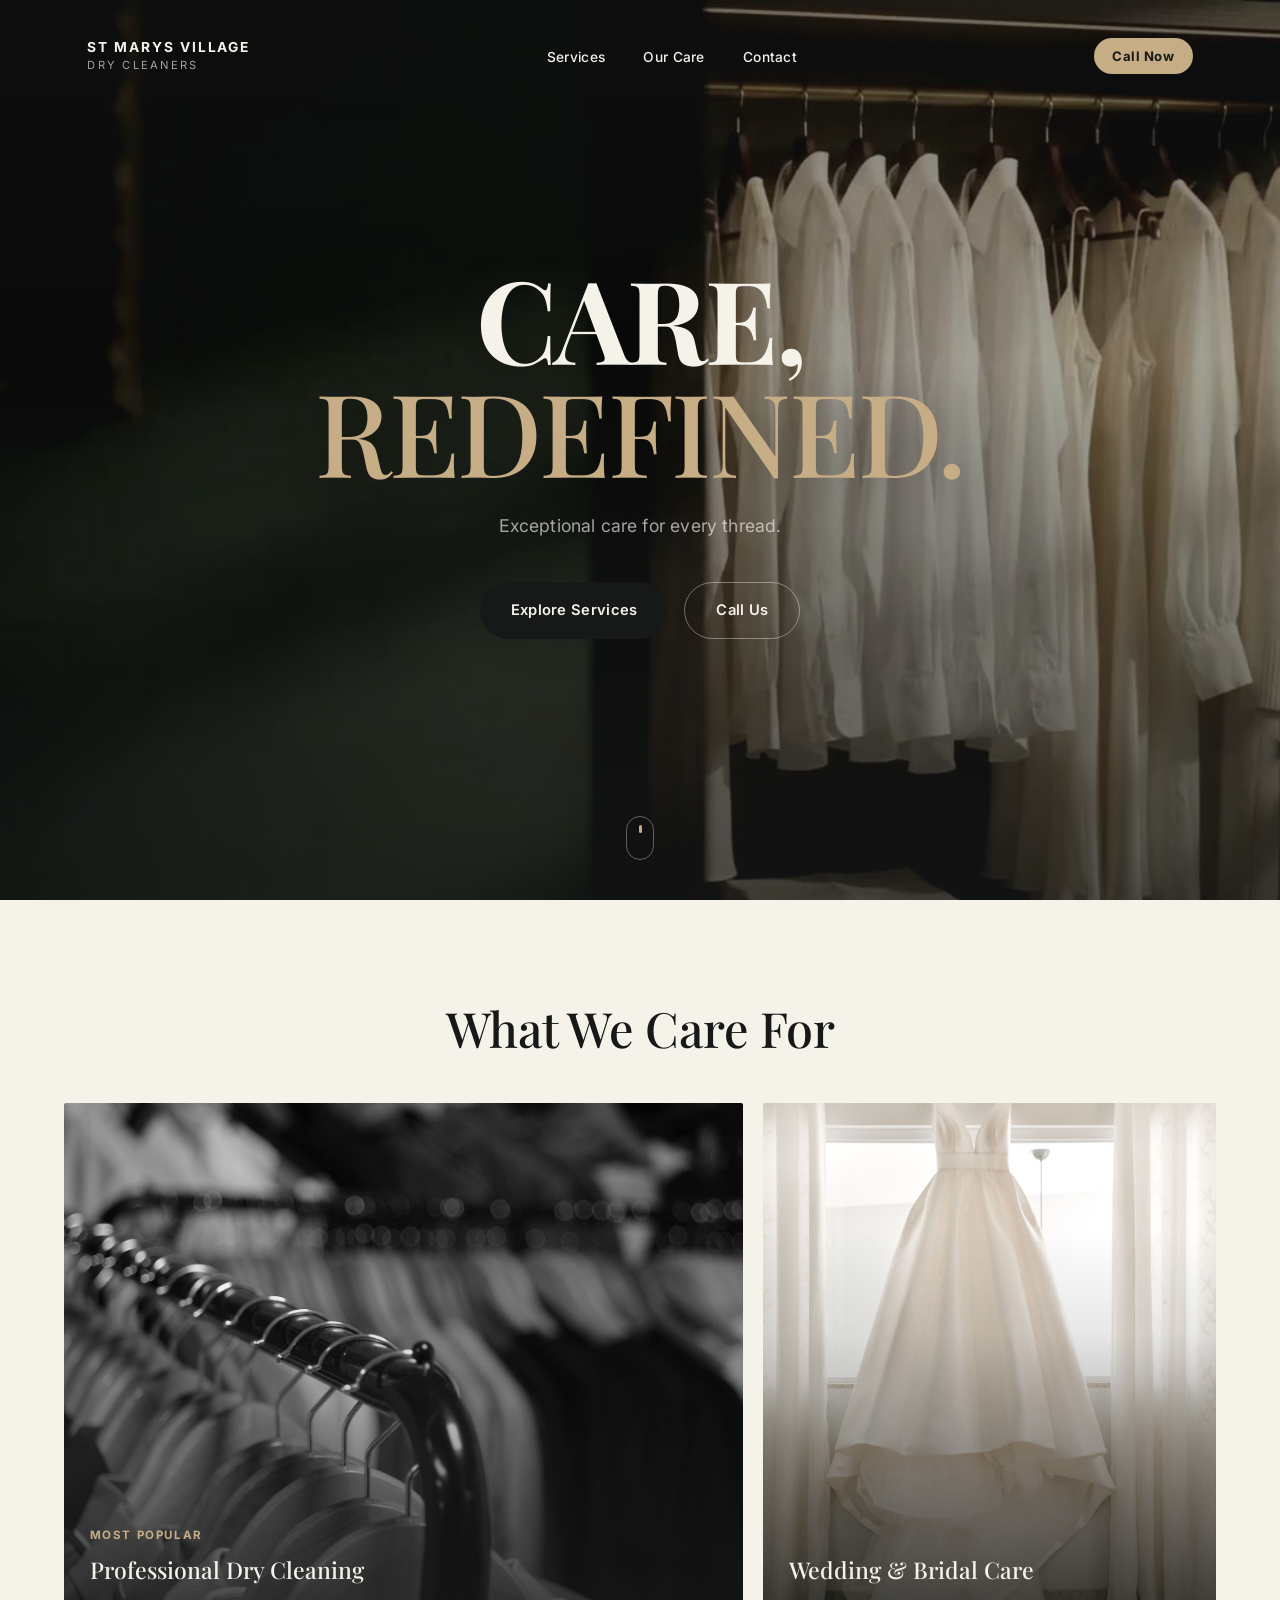
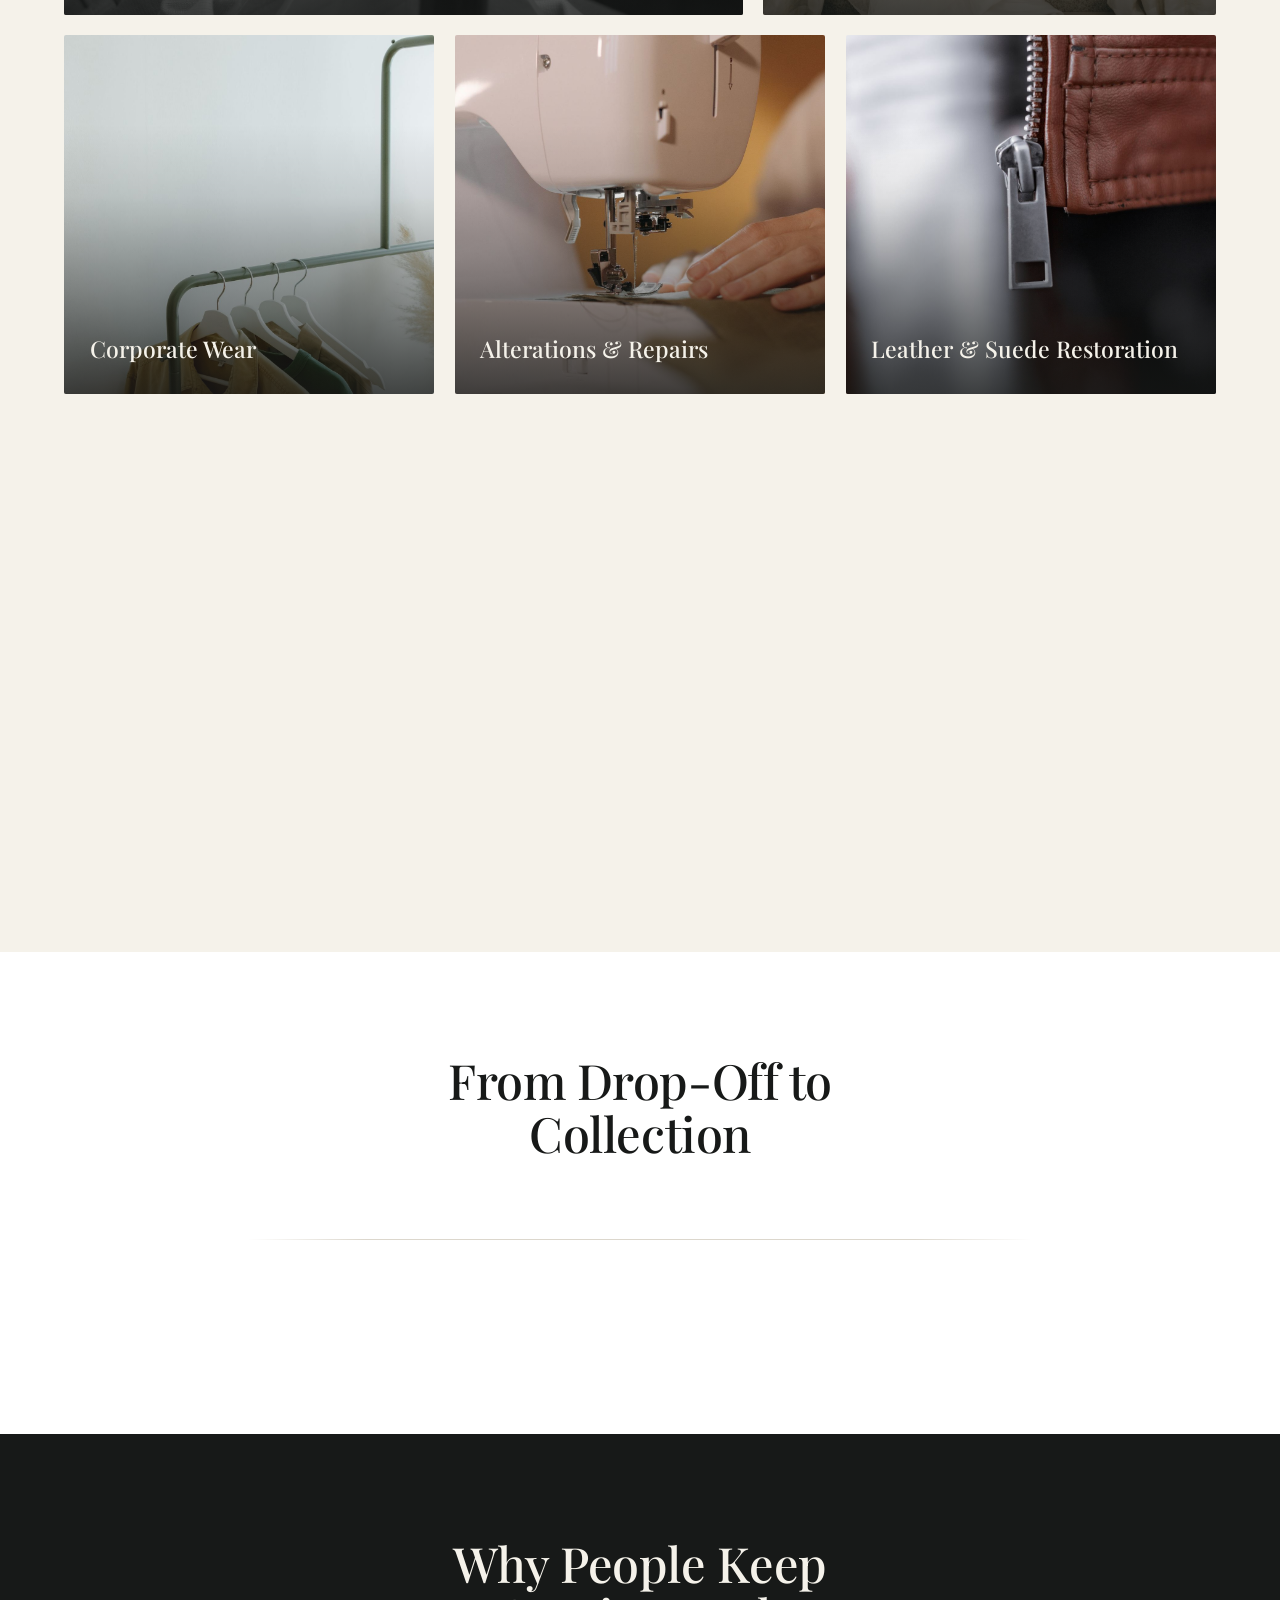
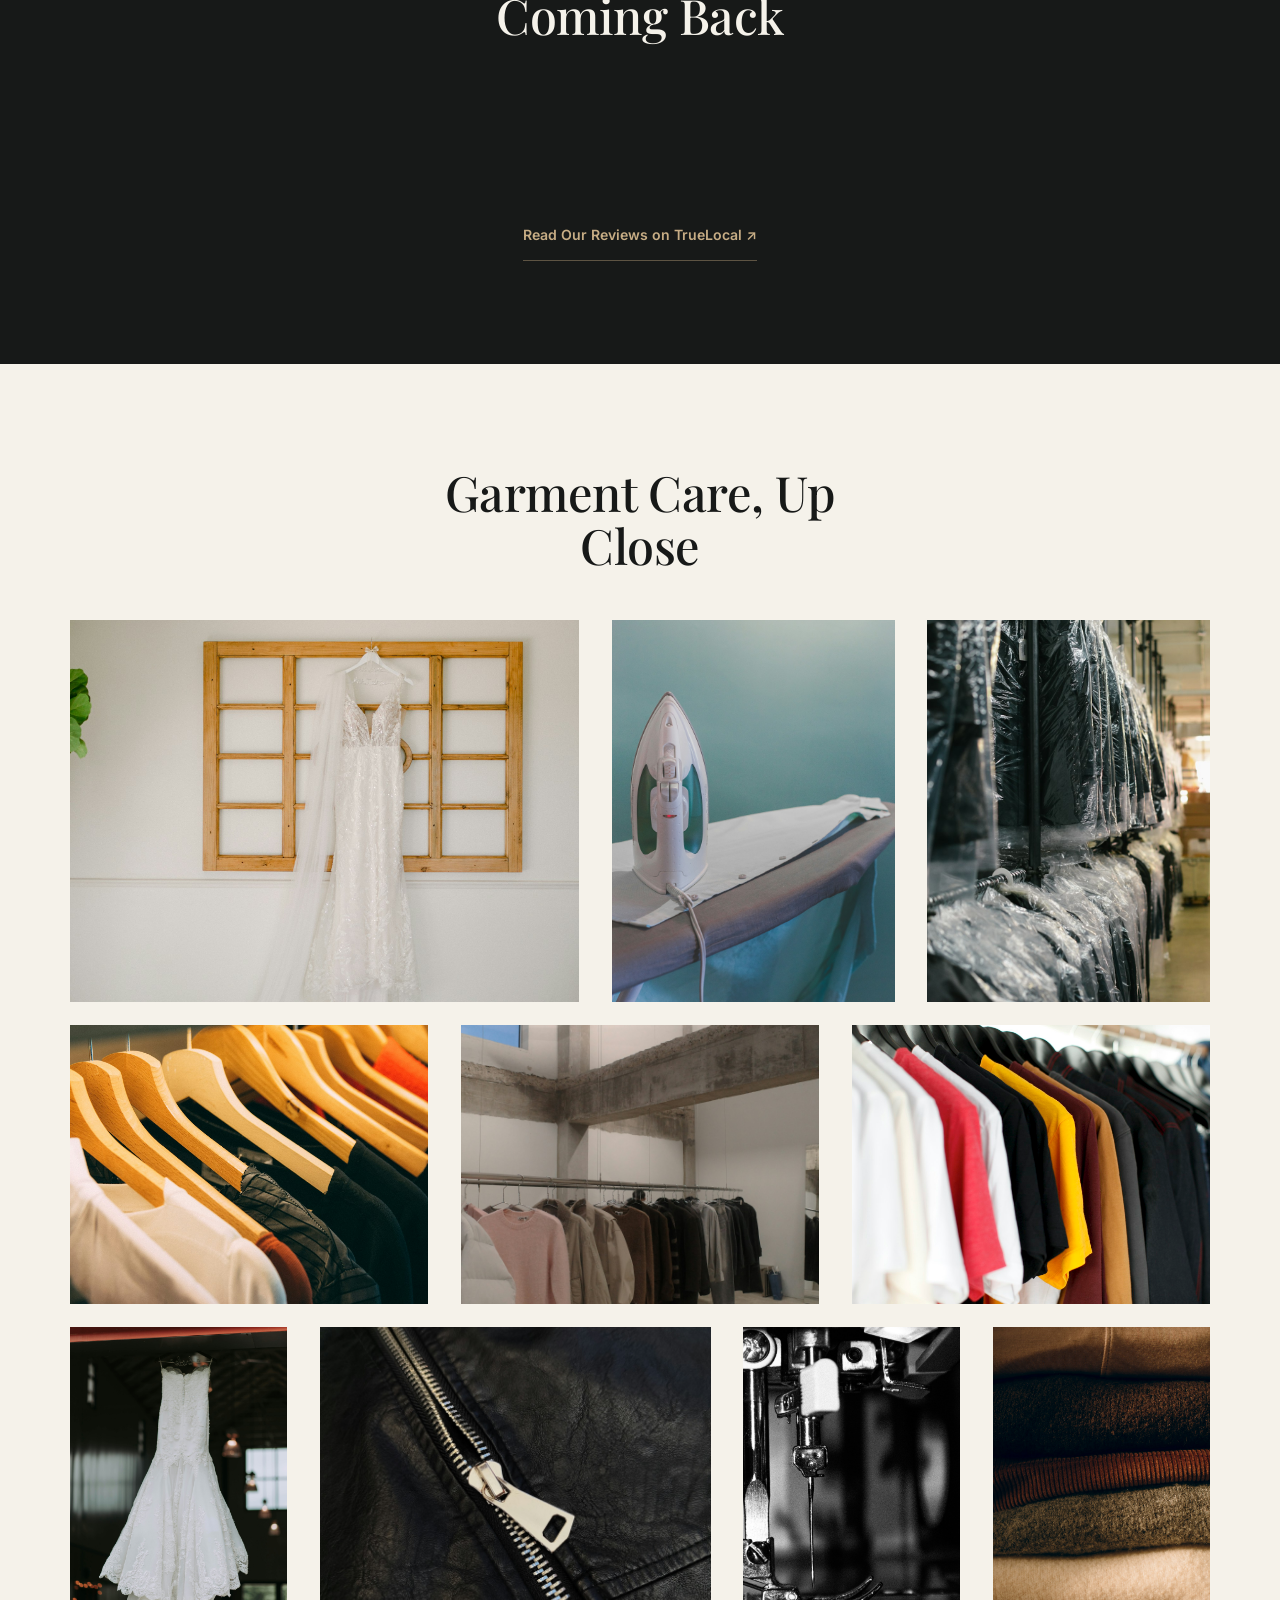
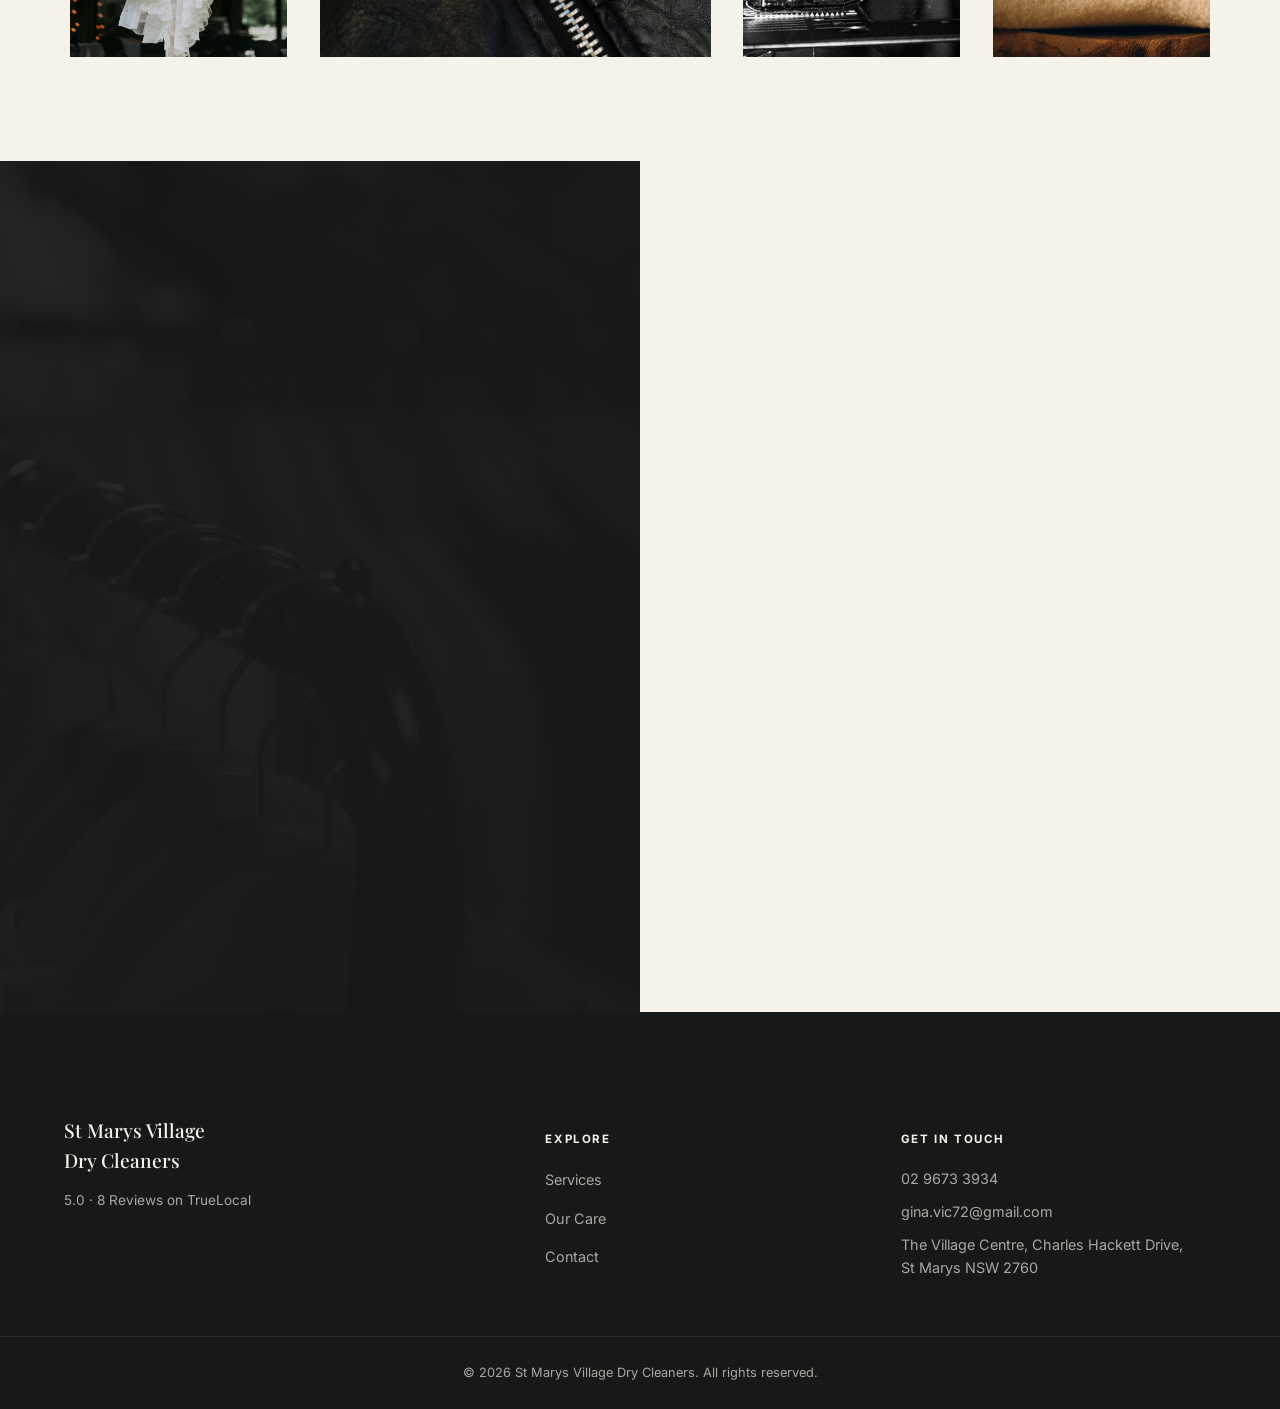
==== commit c9c296b5: "Remove kicker/eyebrow labels reintroduced by the redesign The documenter's pass caught that the Quie" ====
--- a/index.html
+++ b/index.html
@@ -79,7 +79,6 @@
   <!-- ============ SERVICES — EDITORIAL MOSAIC ============ -->
   <section class="services" id="services">
     <div class="section-inner">
-      <span class="eyebrow">Services</span>
       <h2 class="section-title">What We Care For</h2>
     </div>
 
@@ -136,7 +135,6 @@
   <!-- ============ PROCESS ============ -->
   <section class="process" id="process">
     <div class="section-inner">
-      <span class="eyebrow">Our Care</span>
       <h2 class="section-title">From Drop-Off to Collection</h2>
 
       <ol class="process-row">
@@ -195,7 +193,6 @@
   <!-- ============ GALLERY ============ -->
   <section class="gallery-section" id="gallery">
     <div class="section-inner">
-      <span class="eyebrow">Gallery</span>
       <h2 class="section-title">Garment Care, Up Close</h2>
     </div>
 
@@ -267,7 +264,7 @@
 
       <div class="contact-card-panel">
         <div class="contact-card reveal">
-          <span class="eyebrow">Visit Us</span>
+          <h3 class="contact-card-title">Visit Us</h3>
           <p class="contact-address">The Village Centre, Charles Hackett Drive, St Marys NSW 2760. Drive-up access on the northern side.</p>
           <a class="contact-directions" href="https://www.google.com/maps/search/?api=1&query=The+Village+Centre+Charles+Hackett+Drive+St+Marys+NSW+2760" target="_blank" rel="noopener noreferrer">Get Directions ↗</a>
 
--- a/css/style.css
+++ b/css/style.css
@@ -77,13 +77,6 @@
 
 .section-inner { max-width: var(--max-w); margin: 0 auto; padding: 0 var(--section-x); }
 
-.eyebrow {
-  display: block; font-family: var(--font-body); font-weight: 600;
-  font-size: 0.7rem; letter-spacing: 0.24em; text-transform: uppercase;
-  color: var(--champagne-deep); margin-bottom: 1rem;
-}
-.why .eyebrow, .process .eyebrow, .gallery-section .eyebrow { color: var(--champagne-deep); }
-
 .section-title {
   font-family: var(--font-display); font-weight: 500;
   font-size: clamp(2rem, 3.8vw, 3.2rem); line-height: 1.08; letter-spacing: -0.01em;
@@ -396,6 +389,7 @@
 
 .contact-card-panel { flex: 1; display: flex; align-items: center; justify-content: center; padding: var(--section-y) var(--section-x); background: var(--ivory); }
 .contact-card { width: 100%; max-width: 440px; }
+.contact-card-title { font-family: var(--font-display); font-weight: 500; font-size: 1.4rem; color: var(--charcoal); }
 .contact-address { margin-top: 0.8rem; font-size: 1.05rem; color: var(--charcoal); line-height: 1.5; max-width: 32ch; }
 .contact-directions { display: inline-block; margin-top: 0.6rem; font-size: 0.88rem; font-weight: 600; color: var(--champagne-deep); border-bottom: 1px solid rgba(125,99,66,0.4); padding-bottom: 0.1em; }
 
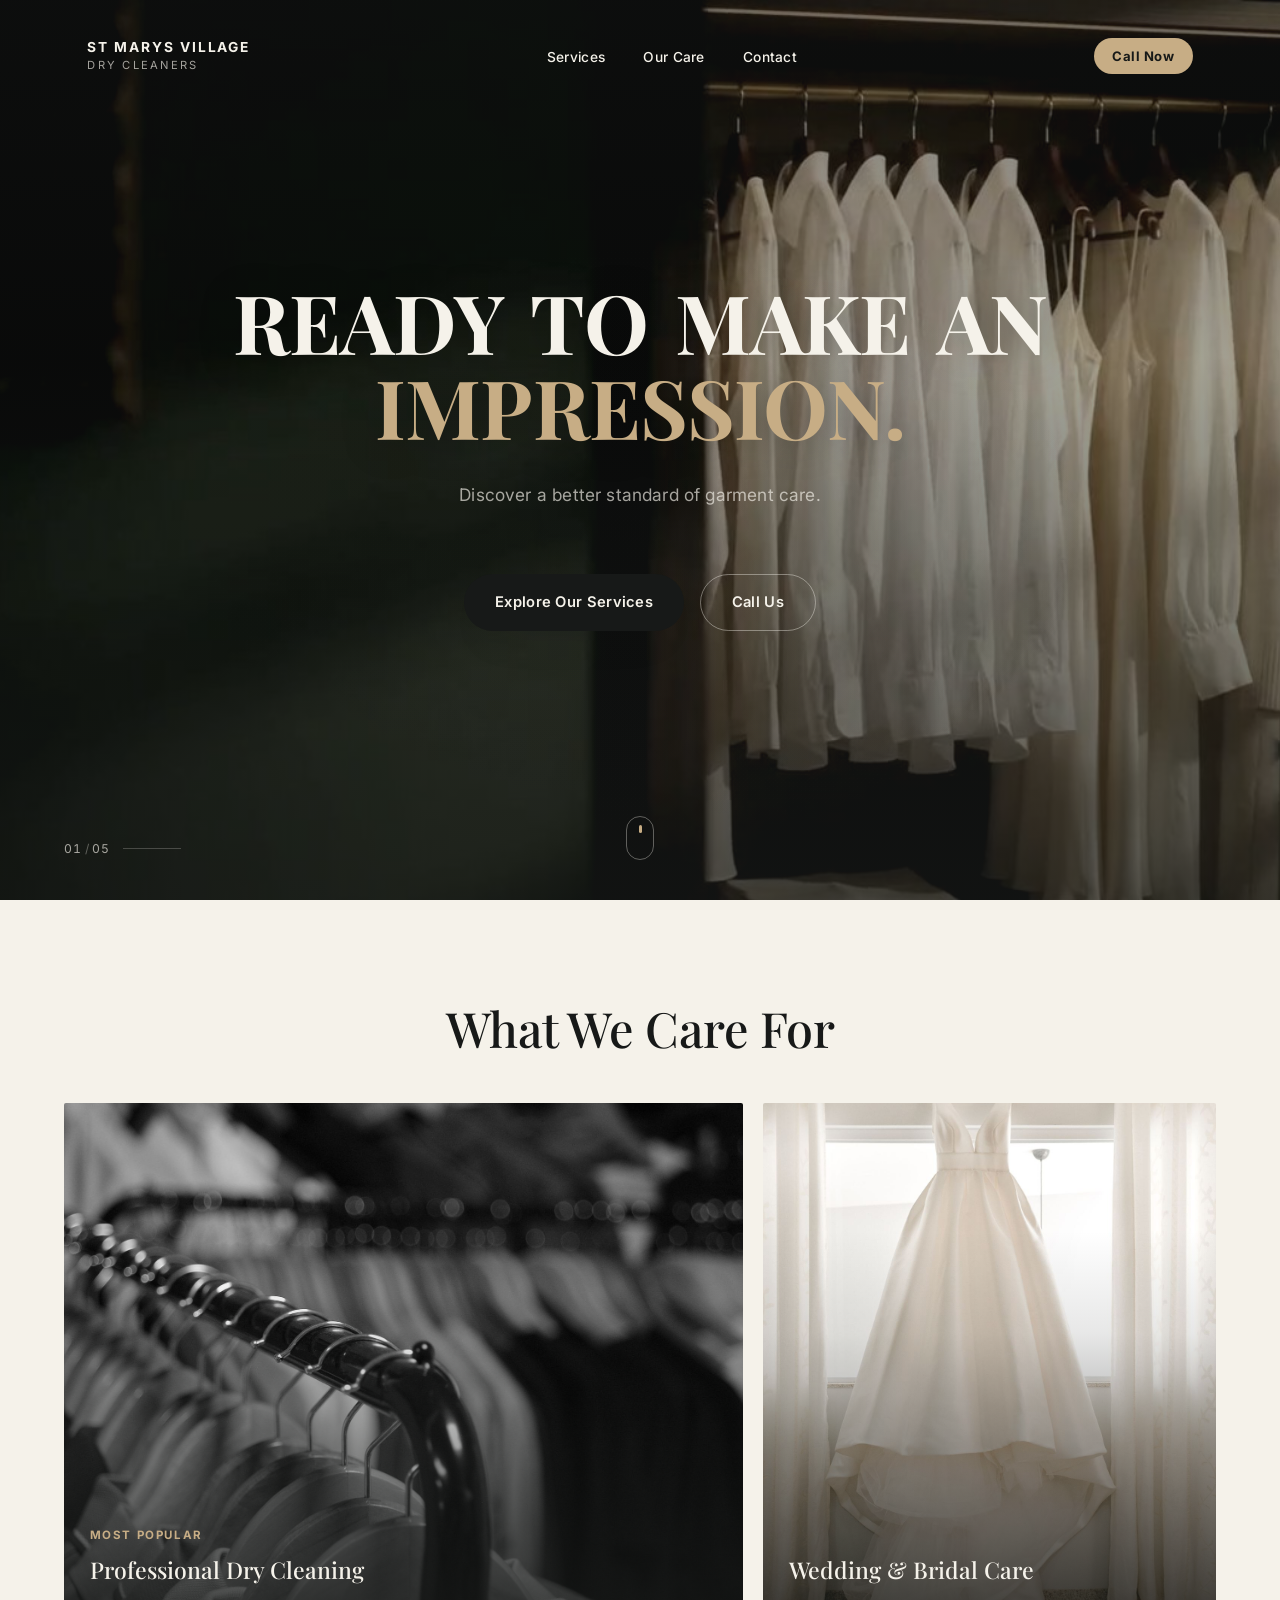
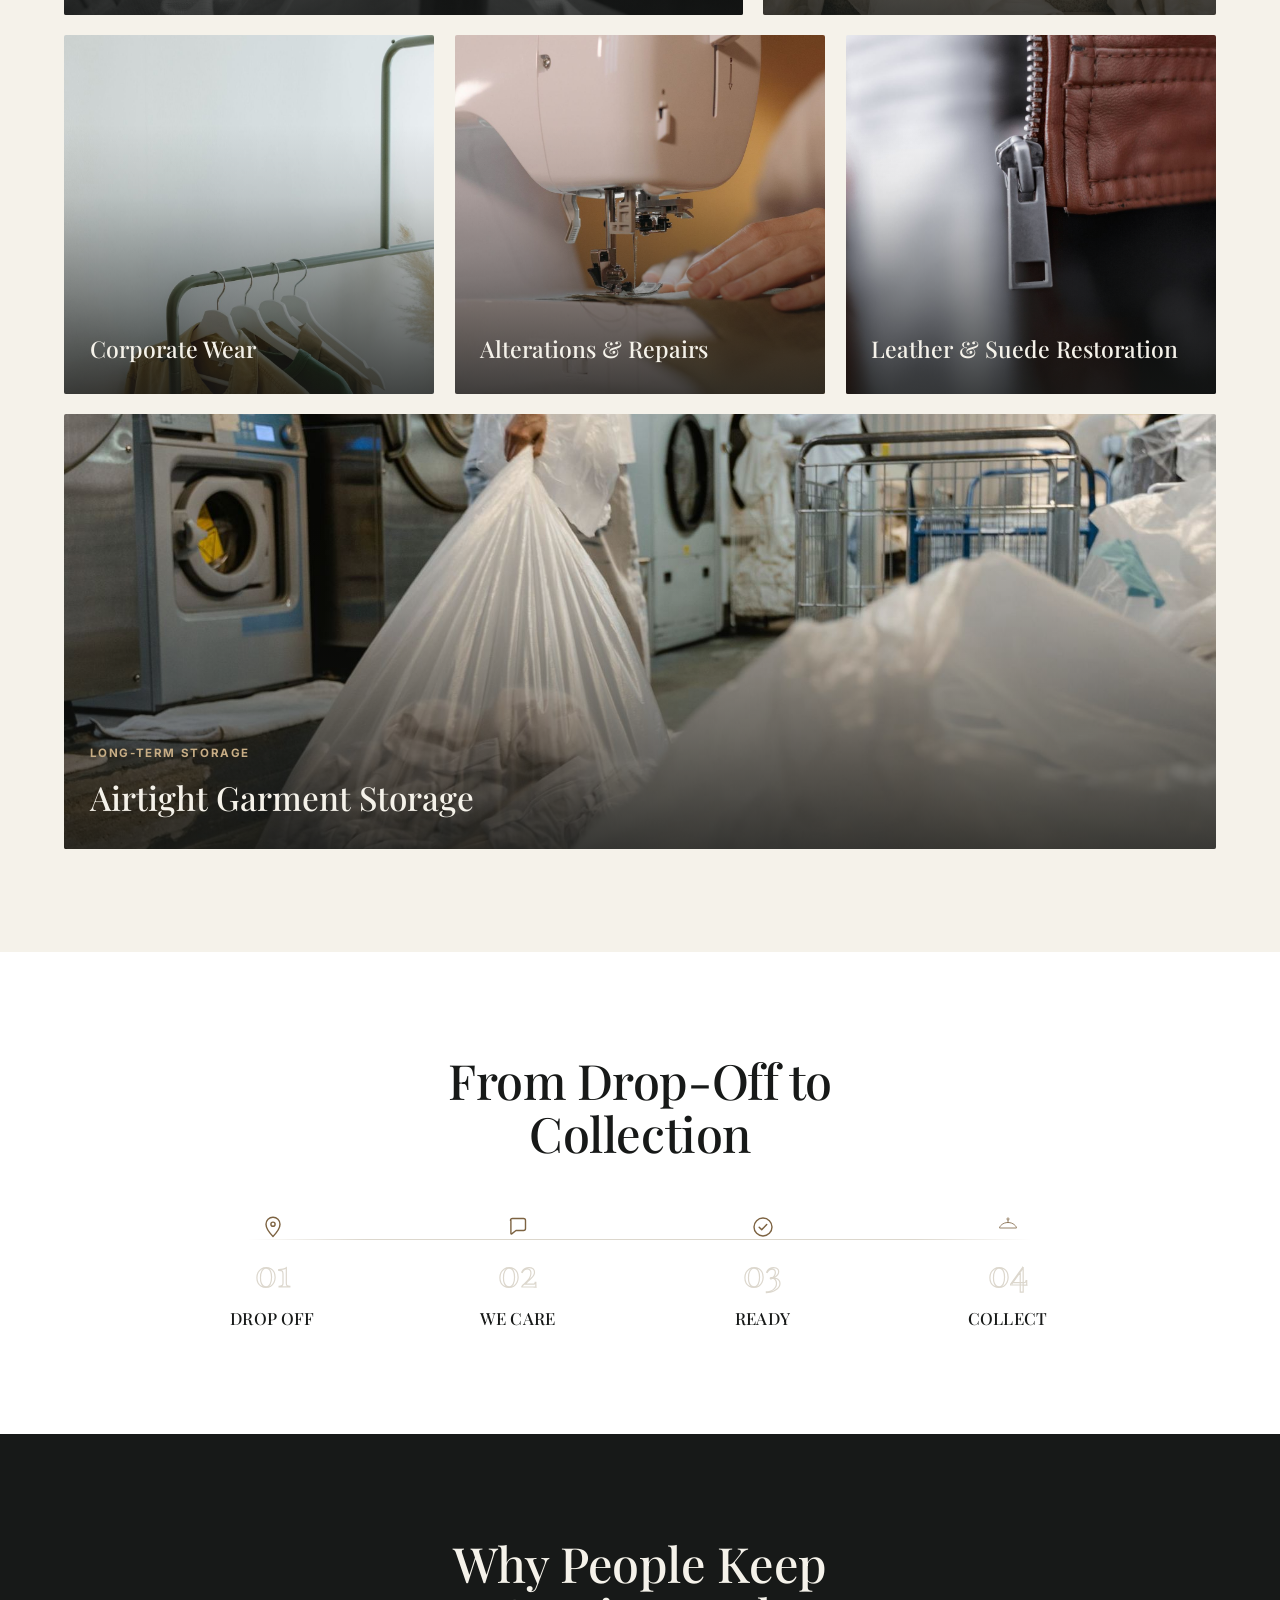
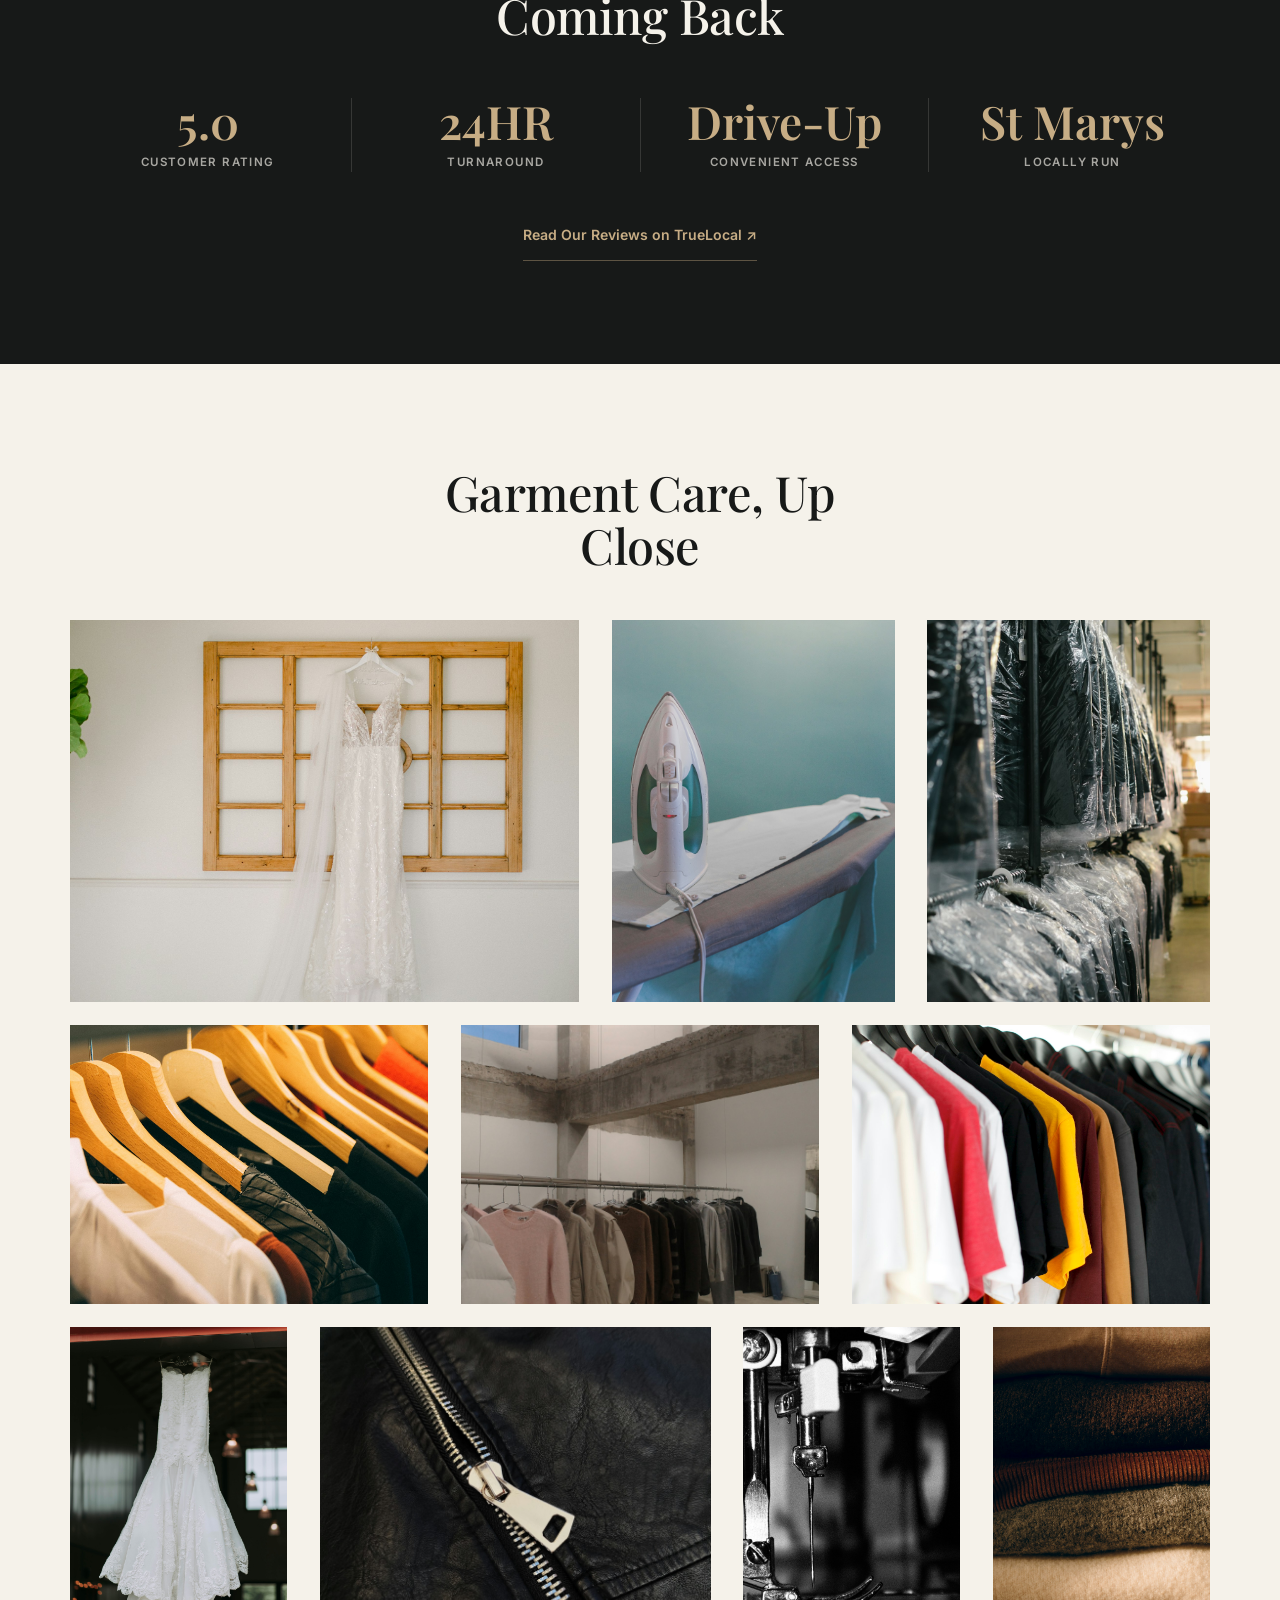
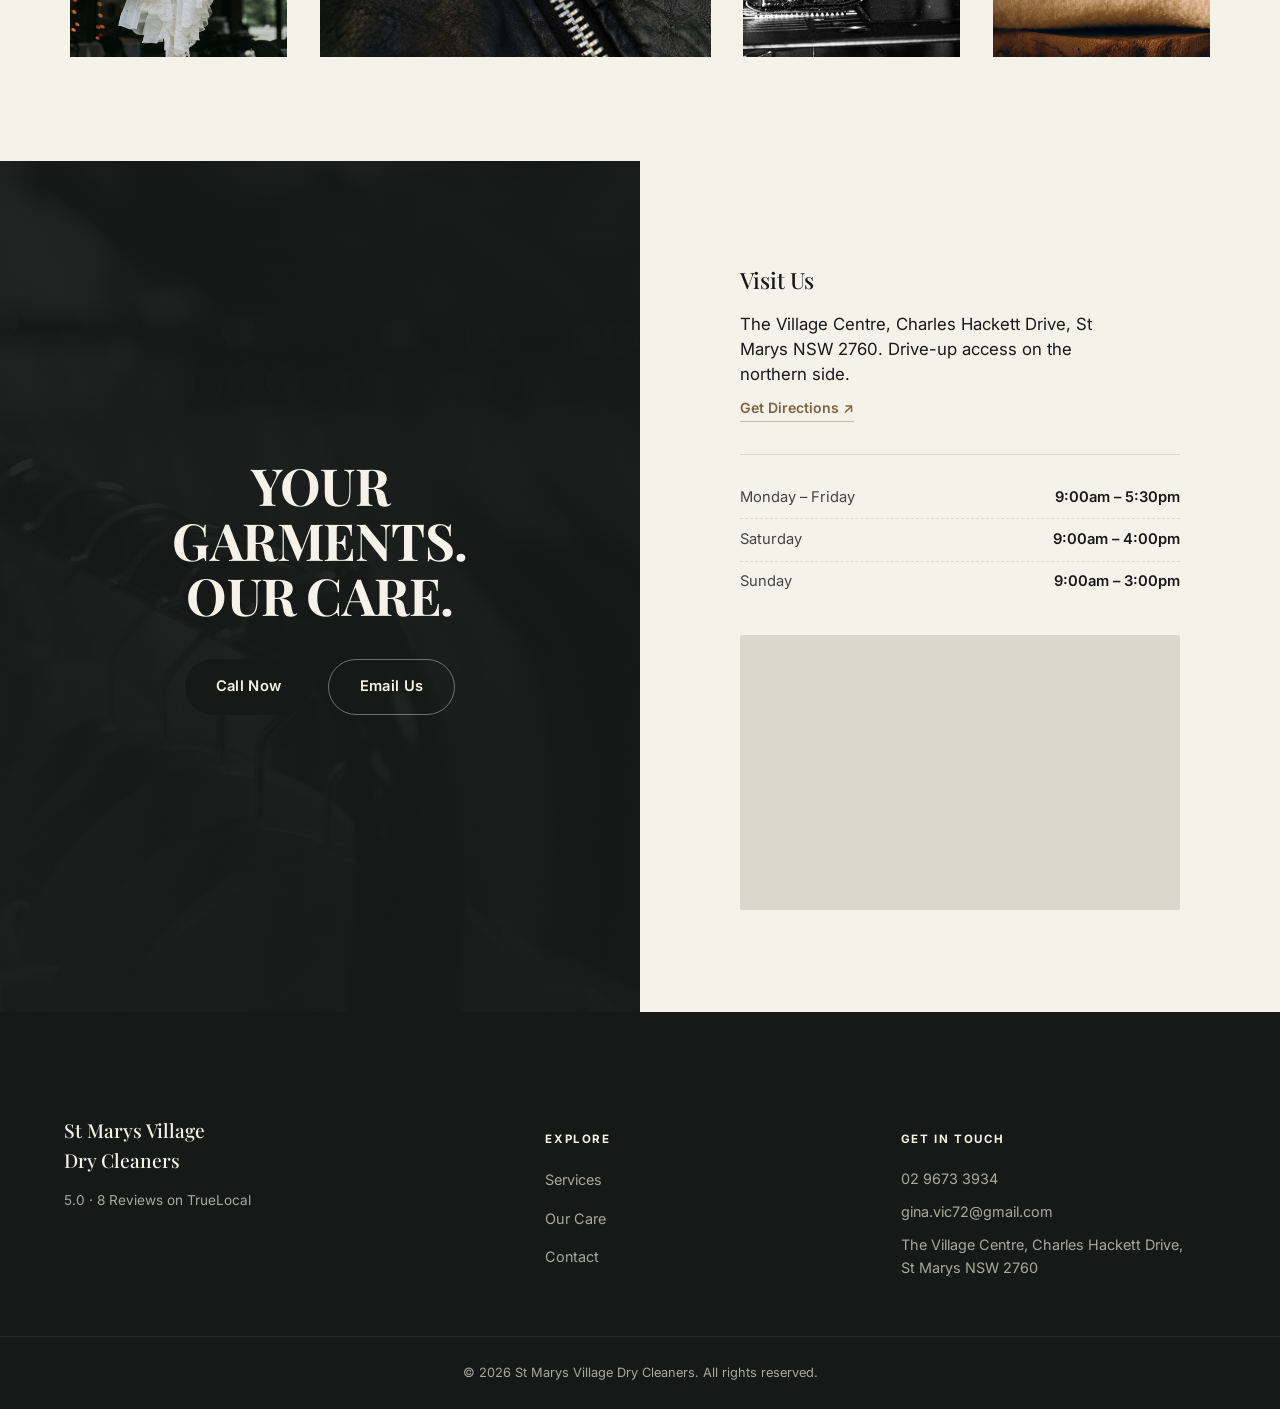
==== commit 72ead53a: "Cinematic hero: headline evolves with the real video scenes Extracted frames from the actual hero vi" ====
--- a/index.html
+++ b/index.html
@@ -63,12 +63,17 @@
     </div>
 
     <div class="hero-content" id="heroContent">
-      <h1>Care,<br><em>Redefined.</em></h1>
-      <p class="hero-sub">Exceptional care for every thread.</p>
+      <h1 id="heroHeadline" class="is-active" aria-live="polite"><span class="word" style="--i:0">Ready</span> <span class="word" style="--i:1">To</span> <span class="word" style="--i:2">Make</span> <span class="word" style="--i:3">An</span> <span class="word word--accent" style="--i:4">Impression.</span></h1>
+      <p class="hero-sub is-active" id="heroSub">Discover a better standard of garment care.</p>
       <div class="hero-actions">
-        <a href="#services" class="btn btn-primary">Explore Services</a>
+        <a href="#services" class="btn btn-primary">Explore Our Services</a>
         <a href="tel:0296733934" class="btn btn-outline-light">Call Us</a>
       </div>
+    </div>
+
+    <div class="hero-scene" aria-hidden="true">
+      <span class="hero-scene-count"><span id="sceneCurrent">01</span><i>/</i><span id="sceneTotal">05</span></span>
+      <span class="hero-scene-track"><span class="hero-scene-fill" id="sceneFill"></span></span>
     </div>
 
     <button class="scroll-cue" id="scrollCue" aria-label="Scroll to learn more">
--- a/css/style.css
+++ b/css/style.css
@@ -217,17 +217,45 @@
 .hero-content { position: relative; z-index: 2; max-width: var(--max-w); margin: 0 auto; padding: 0 var(--section-x); width: 100%; text-align: center; will-change: transform; }
 .hero h1 {
   font-family: var(--font-display); font-weight: 700; color: var(--ivory);
-  font-size: clamp(3rem, 9vw, 7.2rem); line-height: 0.98; letter-spacing: -0.02em;
+  font-size: clamp(2.8rem, 6.4vw, 6.2rem); line-height: 1.04; letter-spacing: -0.01em;
   text-transform: uppercase;
   text-shadow: 0 4px 40px rgba(0,0,0,0.3);
-}
-.hero h1 em { font-style: normal; font-weight: 500; color: var(--champagne); }
+  max-width: 20ch; margin: 0 auto; min-height: 2.3em;
+  display: flex; flex-wrap: wrap; justify-content: center; align-content: center;
+  gap: 0 0.32em;
+}
+.hero h1 .word {
+  display: inline-block; opacity: 0; transform: translateY(26px); filter: blur(10px);
+  transition: opacity 0.75s var(--ease), transform 0.75s var(--ease), filter 0.75s var(--ease);
+  transition-delay: calc(var(--i, 0) * 55ms);
+}
+.hero h1.is-active .word { opacity: 1; transform: translateY(0); filter: blur(0); }
+.hero h1 .word--accent { color: var(--champagne); }
+
 .hero-sub {
-  margin: 1.6rem auto 0; max-width: 32ch;
-  color: var(--text-on-dark-muted); font-size: 1.1rem; letter-spacing: 0.01em;
-}
-
-.hero-actions { margin-top: 2.6rem; display: flex; flex-wrap: wrap; justify-content: center; gap: 1rem; }
+  margin: 1.5rem auto 0; max-width: 34ch; min-height: 3.1em;
+  color: var(--text-on-dark-muted); font-size: 1.08rem; letter-spacing: 0.01em; line-height: 1.5;
+  opacity: 0; transform: translateY(14px); filter: blur(6px);
+  transition: opacity 0.6s var(--ease) 0.15s, transform 0.6s var(--ease) 0.15s, filter 0.6s var(--ease) 0.15s;
+}
+.hero-sub.is-active { opacity: 1; transform: translateY(0); filter: blur(0); }
+
+.hero-actions { margin-top: 2.4rem; display: flex; flex-wrap: wrap; justify-content: center; gap: 1rem; }
+
+/* ---------- Hero fallback (video unavailable) ---------- */
+.hero.hero--static .hero-video { display: none; }
+.hero.hero--static .hero-media { background: center / cover no-repeat url("assets/hero/hero-video-poster.jpg"); }
+
+/* ---------- Scene indicator ---------- */
+.hero-scene {
+  position: absolute; left: var(--section-x); bottom: 2.6rem; z-index: 2;
+  display: flex; align-items: center; gap: 0.85rem; color: var(--text-on-dark-muted);
+}
+.hero-scene-count { font-size: 0.76rem; letter-spacing: 0.06em; font-variant-numeric: tabular-nums; }
+.hero-scene-count i { font-style: normal; opacity: 0.5; margin: 0 0.25em; }
+.hero-scene-track { width: 58px; height: 1px; background: rgba(245,242,234,0.22); position: relative; overflow: hidden; }
+.hero-scene-fill { position: absolute; inset: 0; width: 0%; background: var(--champagne); transition: width 0.25s linear; }
+@media (max-width: 640px) { .hero-scene { display: none; } }
 
 .scroll-cue {
   position: absolute; left: 50%; bottom: 2.5rem; transform: translateX(-50%); z-index: 2;
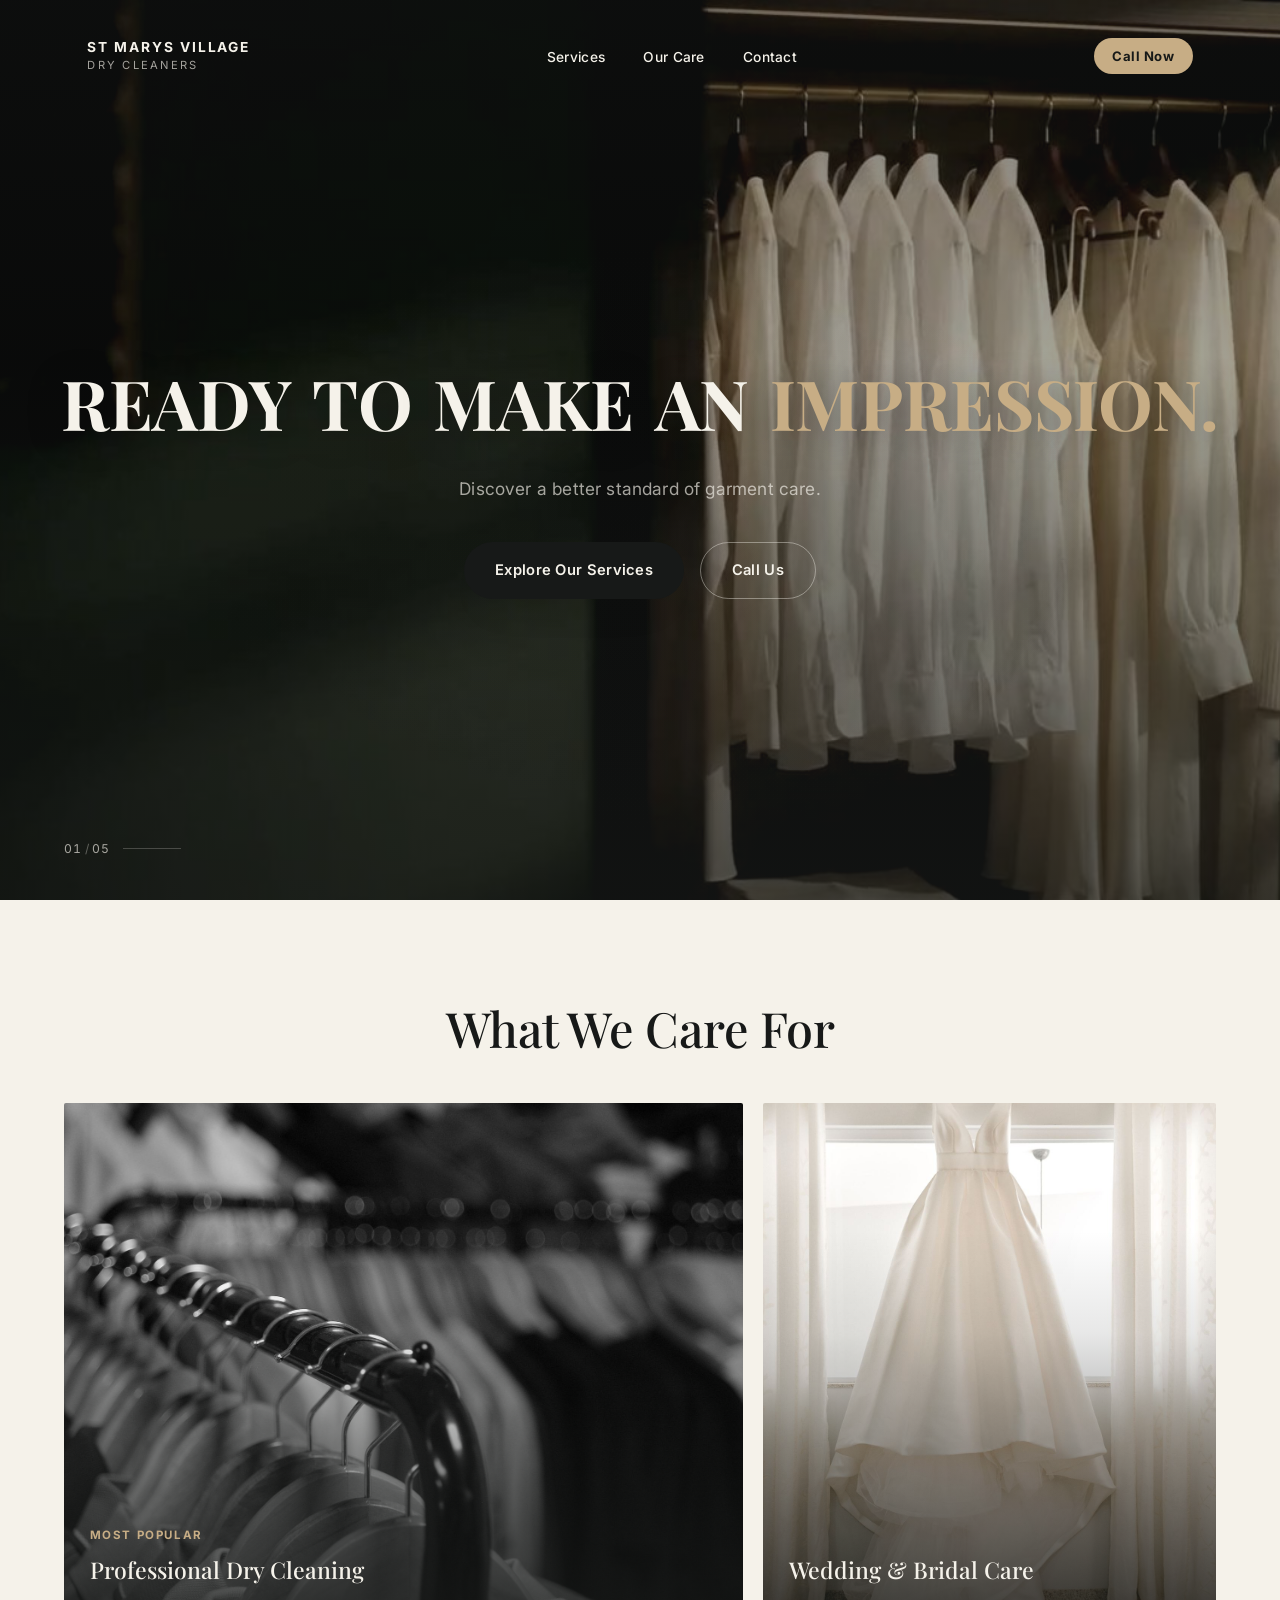
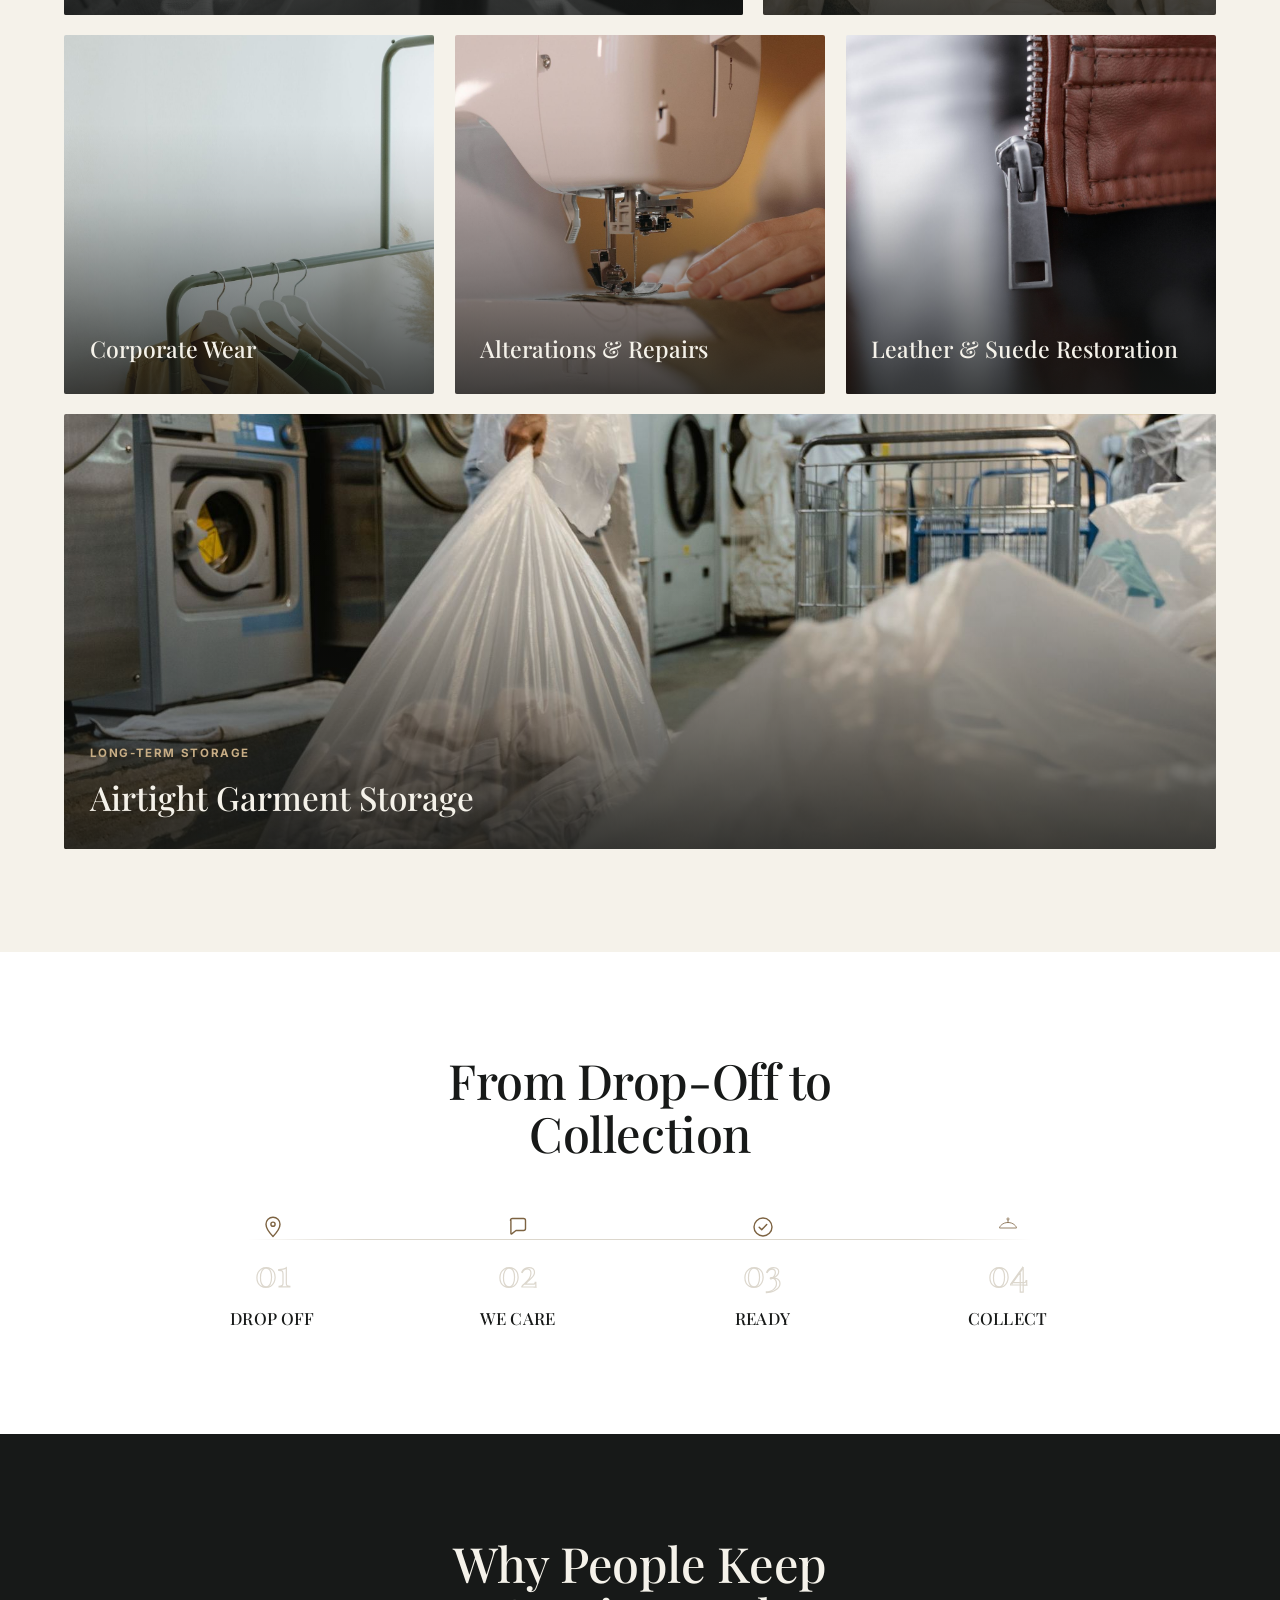
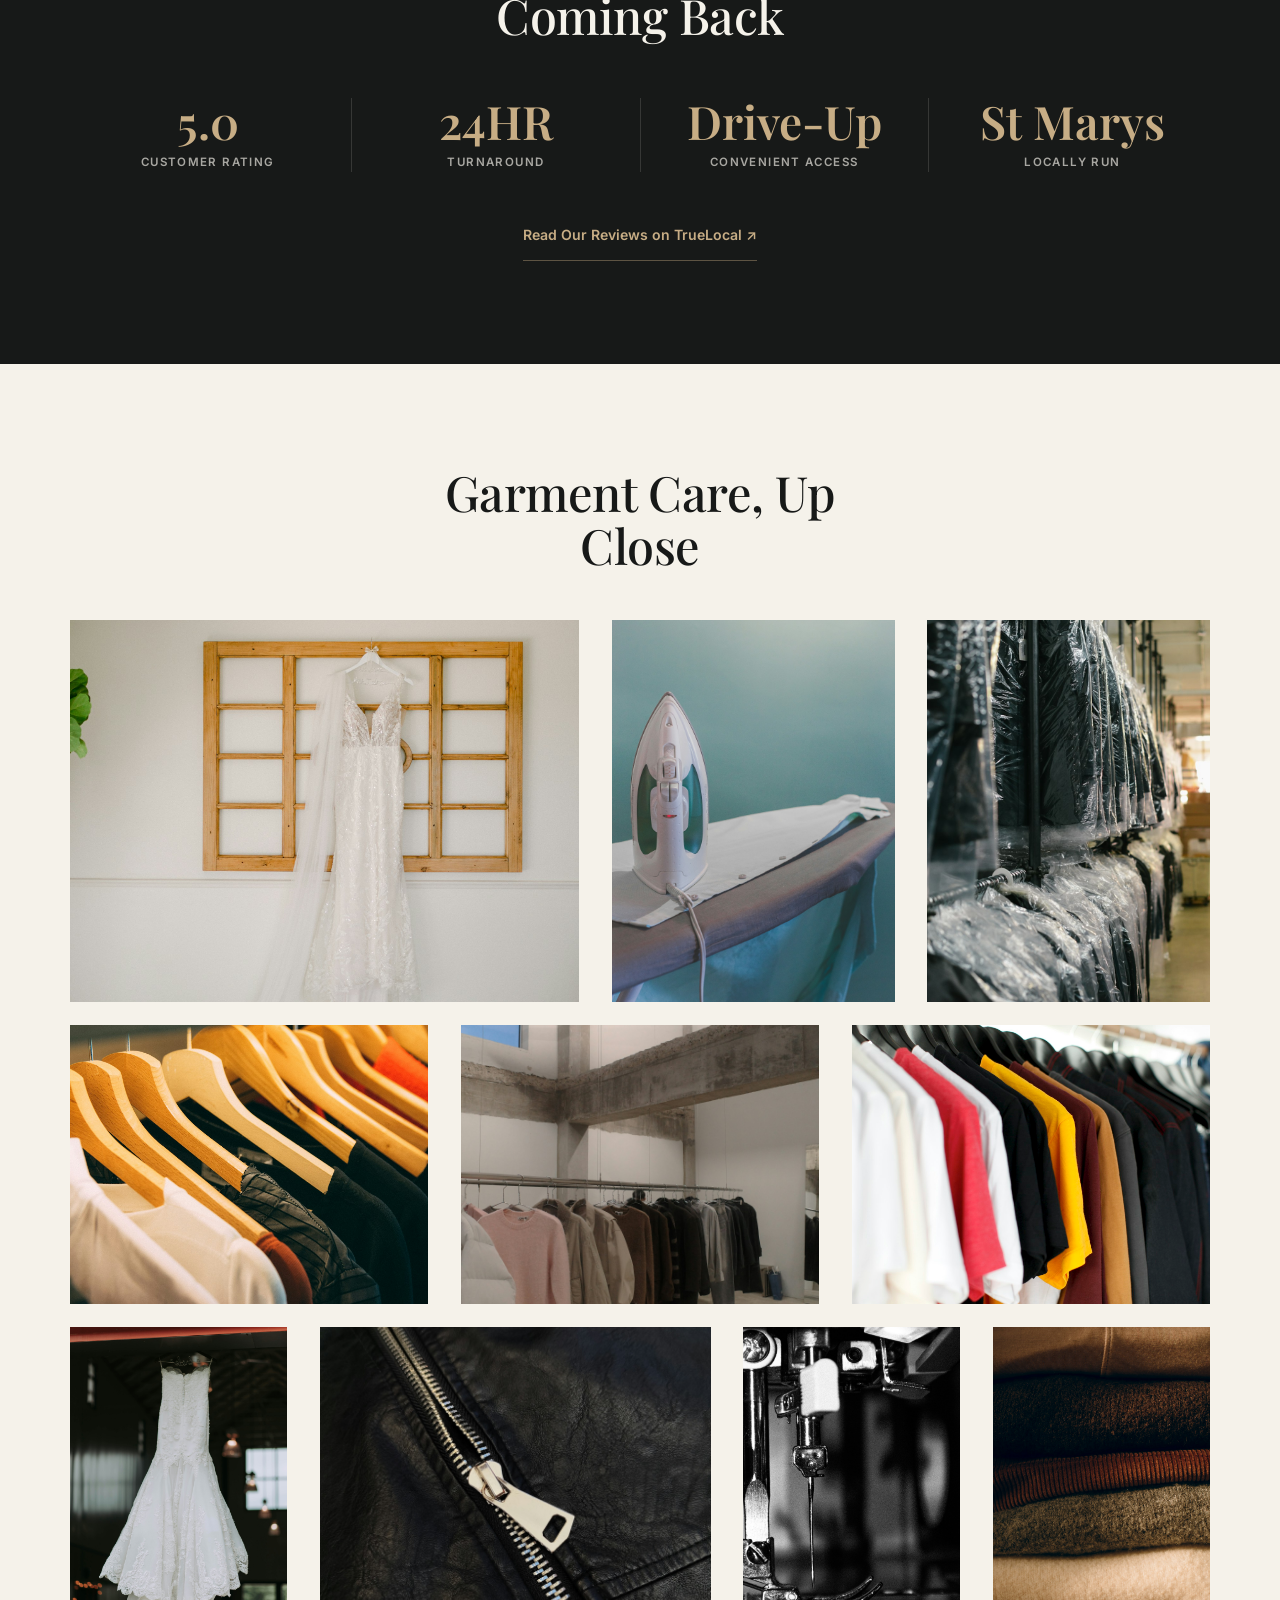
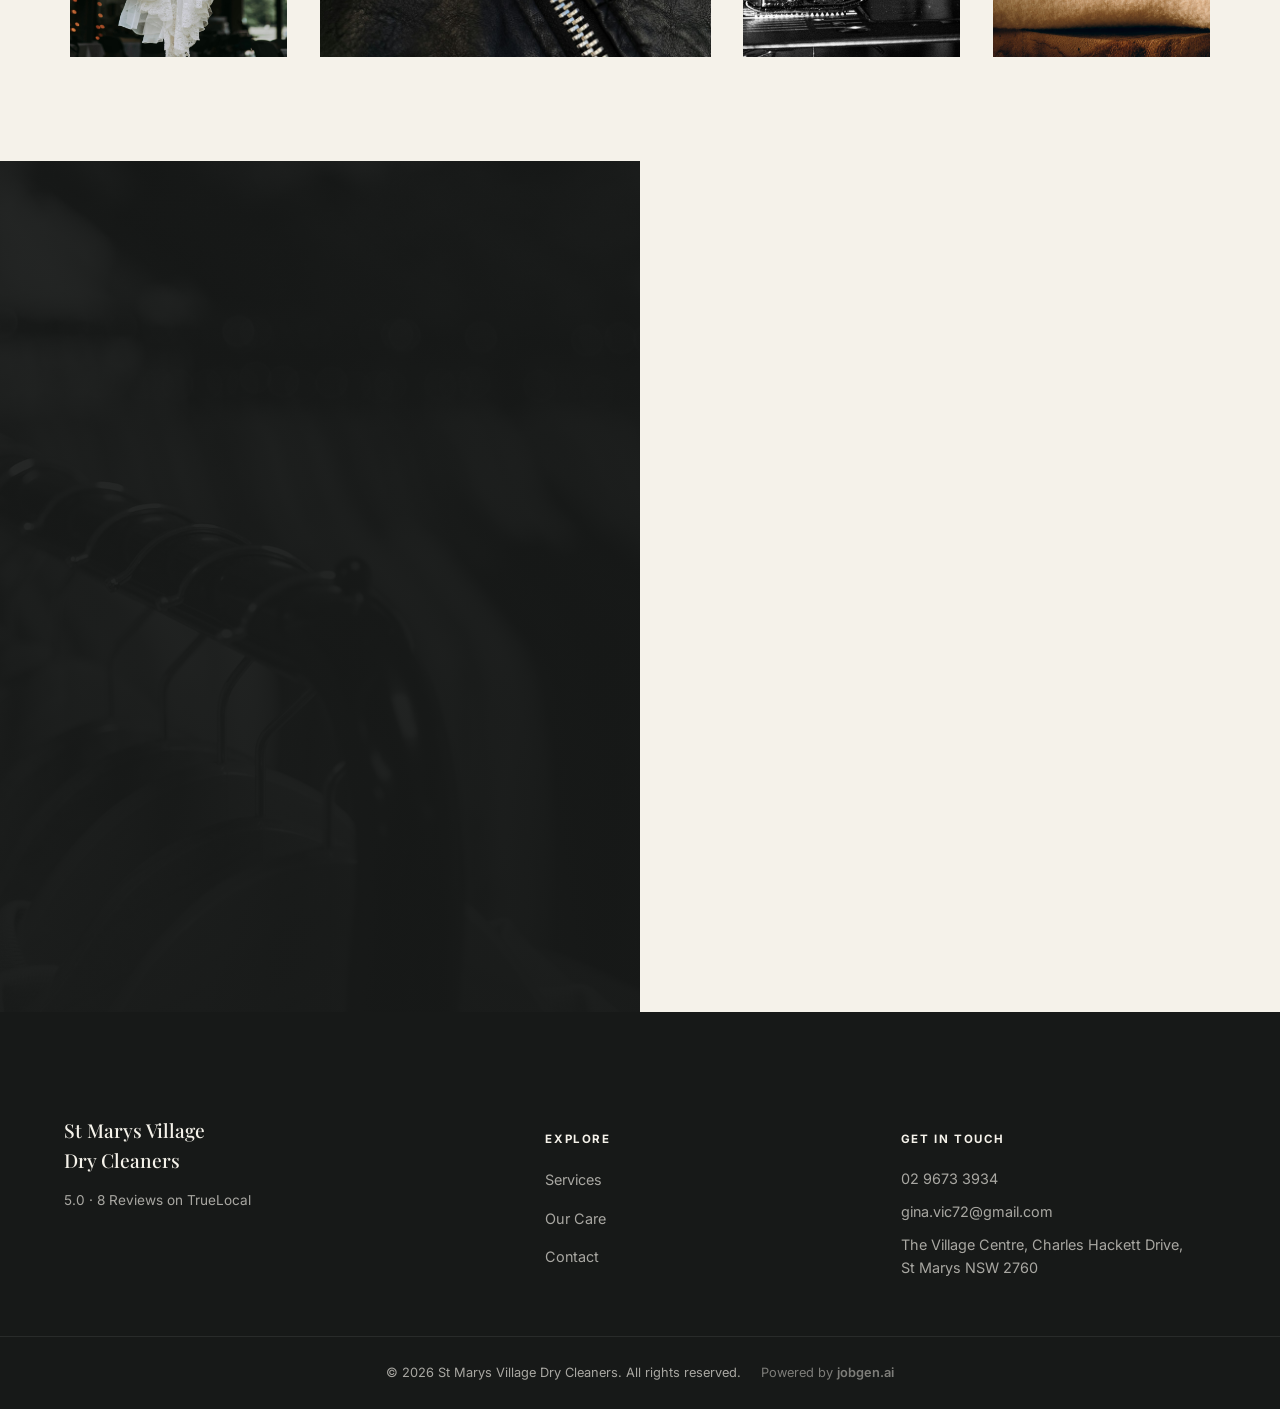
==== commit 4135f08f: "Hero polish: single-line text, remove scroll cue, footer credit - Headline and subhead now render on" ====
--- a/index.html
+++ b/index.html
@@ -76,9 +76,6 @@
       <span class="hero-scene-track"><span class="hero-scene-fill" id="sceneFill"></span></span>
     </div>
 
-    <button class="scroll-cue" id="scrollCue" aria-label="Scroll to learn more">
-      <span></span>
-    </button>
   </section>
 
   <!-- ============ SERVICES — EDITORIAL MOSAIC ============ -->
@@ -320,6 +317,7 @@
   </div>
   <div class="footer-bottom section-inner">
     <p>© <span id="year"></span> St Marys Village Dry Cleaners. All rights reserved.</p>
+    <p class="footer-credit">Powered by <a href="https://jobgen.ai" target="_blank" rel="noopener noreferrer">jobgen.ai</a></p>
   </div>
 </footer>
 
--- a/css/style.css
+++ b/css/style.css
@@ -214,15 +214,15 @@
     linear-gradient(180deg, rgba(23,25,24,0.55) 0%, rgba(23,25,24,0.4) 40%, rgba(23,25,24,0.75) 100%);
 }
 
-.hero-content { position: relative; z-index: 2; max-width: var(--max-w); margin: 0 auto; padding: 0 var(--section-x); width: 100%; text-align: center; will-change: transform; }
+.hero-content { position: relative; z-index: 2; max-width: var(--max-w); margin: 0 auto; padding: 0 var(--section-x); width: 100%; text-align: center; will-change: transform; margin-top: clamp(2rem, 7vh, 5.5rem); }
 .hero h1 {
   font-family: var(--font-display); font-weight: 700; color: var(--ivory);
-  font-size: clamp(2.8rem, 6.4vw, 6.2rem); line-height: 1.04; letter-spacing: -0.01em;
+  font-size: clamp(1.3rem, 5.4vw, 5rem); line-height: 1.1; letter-spacing: -0.005em;
   text-transform: uppercase;
   text-shadow: 0 4px 40px rgba(0,0,0,0.3);
-  max-width: 20ch; margin: 0 auto; min-height: 2.3em;
-  display: flex; flex-wrap: wrap; justify-content: center; align-content: center;
-  gap: 0 0.32em;
+  max-width: 96vw; margin: 0 auto; min-height: 1.3em;
+  display: flex; flex-wrap: nowrap; justify-content: center; align-items: baseline;
+  gap: 0 0.3em;
 }
 .hero h1 .word {
   display: inline-block; opacity: 0; transform: translateY(26px); filter: blur(10px);
@@ -233,8 +233,9 @@
 .hero h1 .word--accent { color: var(--champagne); }
 
 .hero-sub {
-  margin: 1.5rem auto 0; max-width: 34ch; min-height: 3.1em;
-  color: var(--text-on-dark-muted); font-size: 1.08rem; letter-spacing: 0.01em; line-height: 1.5;
+  margin: 1.4rem auto 0; max-width: 96vw; min-height: 1.6em;
+  color: var(--text-on-dark-muted); font-size: clamp(0.72rem, 1.85vw, 1.08rem); letter-spacing: 0.01em; line-height: 1.5;
+  white-space: nowrap;
   opacity: 0; transform: translateY(14px); filter: blur(6px);
   transition: opacity 0.6s var(--ease) 0.15s, transform 0.6s var(--ease) 0.15s, filter 0.6s var(--ease) 0.15s;
 }
@@ -256,15 +257,6 @@
 .hero-scene-track { width: 58px; height: 1px; background: rgba(245,242,234,0.22); position: relative; overflow: hidden; }
 .hero-scene-fill { position: absolute; inset: 0; width: 0%; background: var(--champagne); transition: width 0.25s linear; }
 @media (max-width: 640px) { .hero-scene { display: none; } }
-
-.scroll-cue {
-  position: absolute; left: 50%; bottom: 2.5rem; transform: translateX(-50%); z-index: 2;
-  width: 28px; height: 44px; border: 1px solid rgba(245,242,234,0.35); border-radius: var(--r-pill);
-  display: flex; justify-content: center; padding-top: 8px;
-}
-.scroll-cue span { width: 3px; height: 8px; border-radius: var(--r-pill); background: var(--champagne); animation: cue-drop 1.8s ease-in-out infinite; }
-@keyframes cue-drop { 0% { opacity: 0; transform: translateY(0); } 40% { opacity: 1; } 100% { opacity: 0; transform: translateY(14px); } }
-@media (prefers-reduced-motion: reduce) { .scroll-cue span { animation: none; opacity: 0.7; } }
 
 /* ============================================================
    SERVICES — EDITORIAL MOSAIC
@@ -454,7 +446,13 @@
 .footer-contact p, .footer-hours p { font-size: 0.9rem; line-height: 1.6; margin-bottom: 0.6rem; }
 .footer-hours p span { color: var(--ivory); font-weight: 600; margin-right: 0.4em; }
 
-.footer-bottom { padding: 1.6rem var(--section-x); text-align: center; font-size: 0.8rem; }
+.footer-bottom {
+  padding: 1.6rem var(--section-x); font-size: 0.8rem;
+  display: flex; flex-wrap: wrap; justify-content: center; align-items: center; gap: 0.4rem 1.2rem;
+}
+.footer-credit { opacity: 0.7; }
+.footer-credit a { font-weight: 600; transition: color 0.25s var(--ease); }
+.footer-credit a:hover { color: var(--champagne); }
 
 /* ============================================================
    RESPONSIVE
@@ -501,7 +499,6 @@
 }
 
 @media (max-width: 600px) {
-  .hero h1 { font-size: clamp(2.6rem, 11vw, 3.4rem); }
   .process-step { flex: 1 1 100%; }
   .stat { flex: 1 1 100%; border-top: 1px solid rgba(245,242,234,0.14); }
   .why .stat:first-child { border-top: 0; }
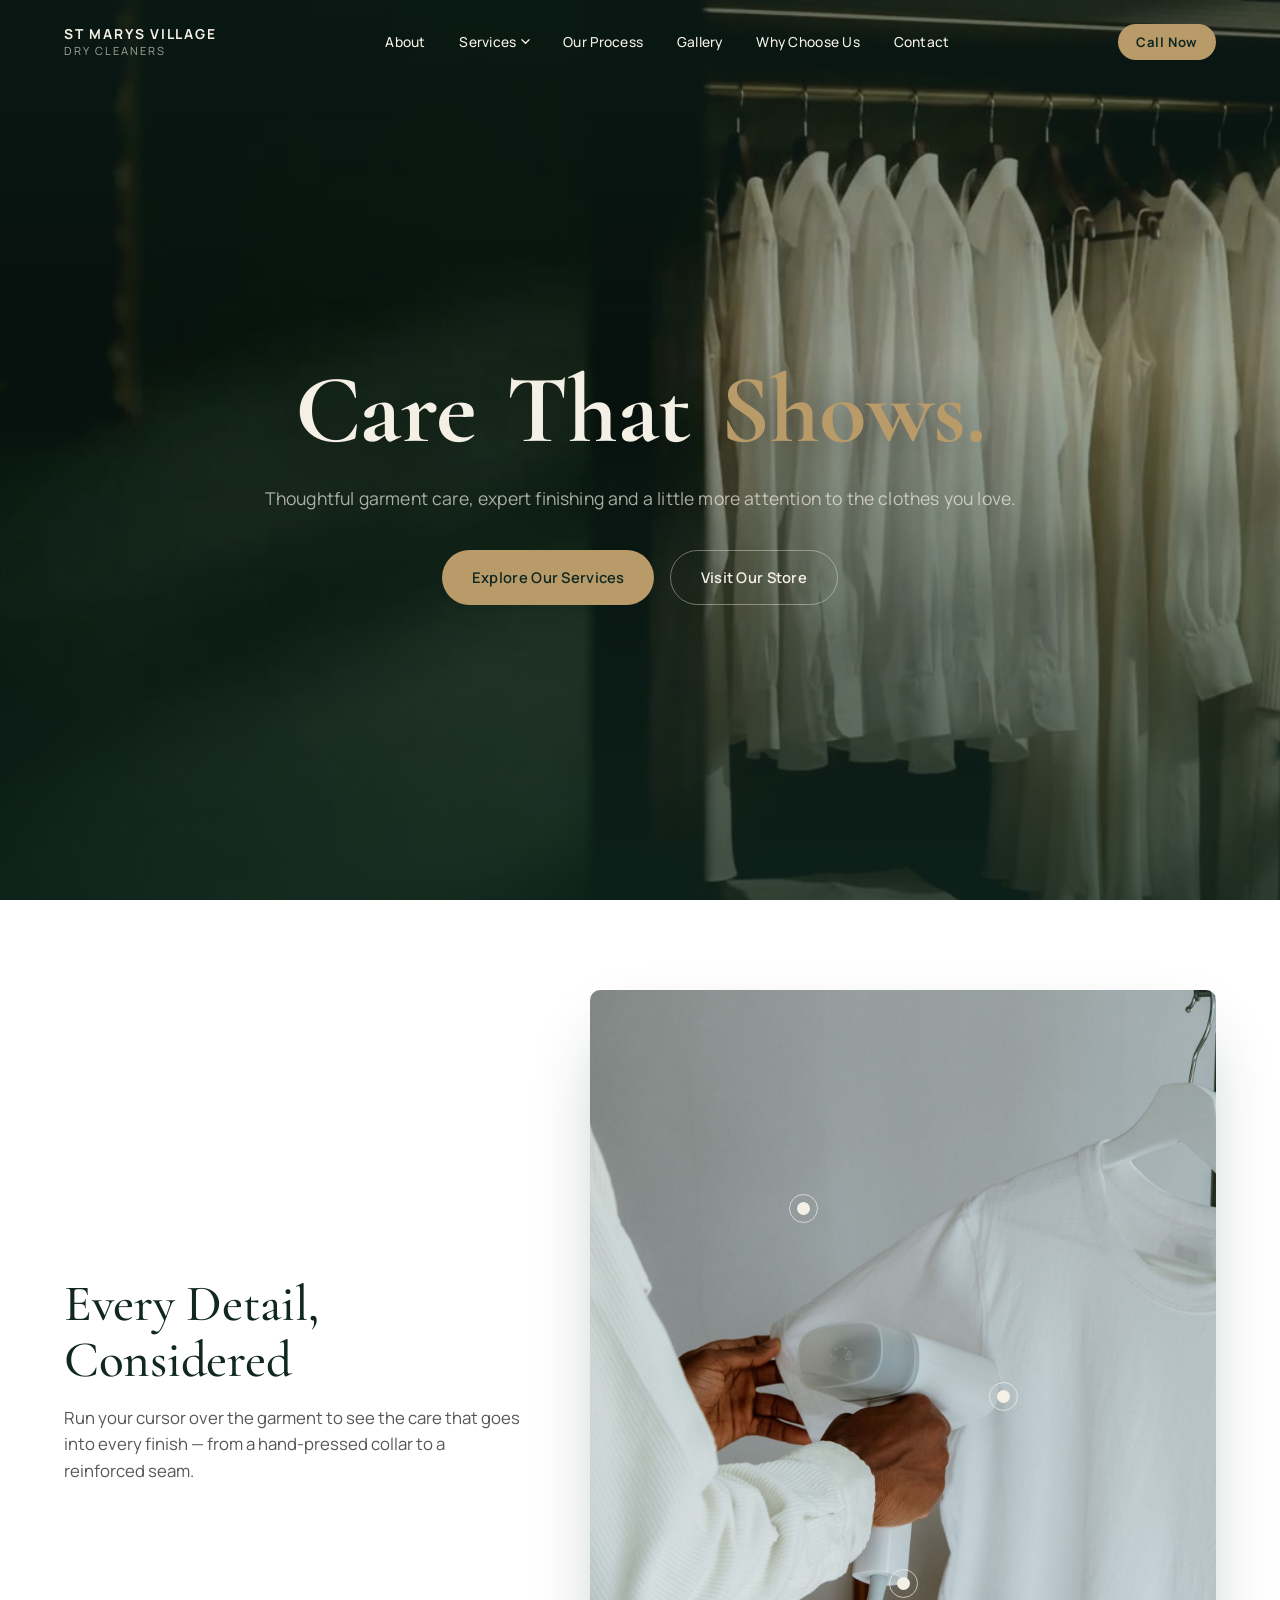
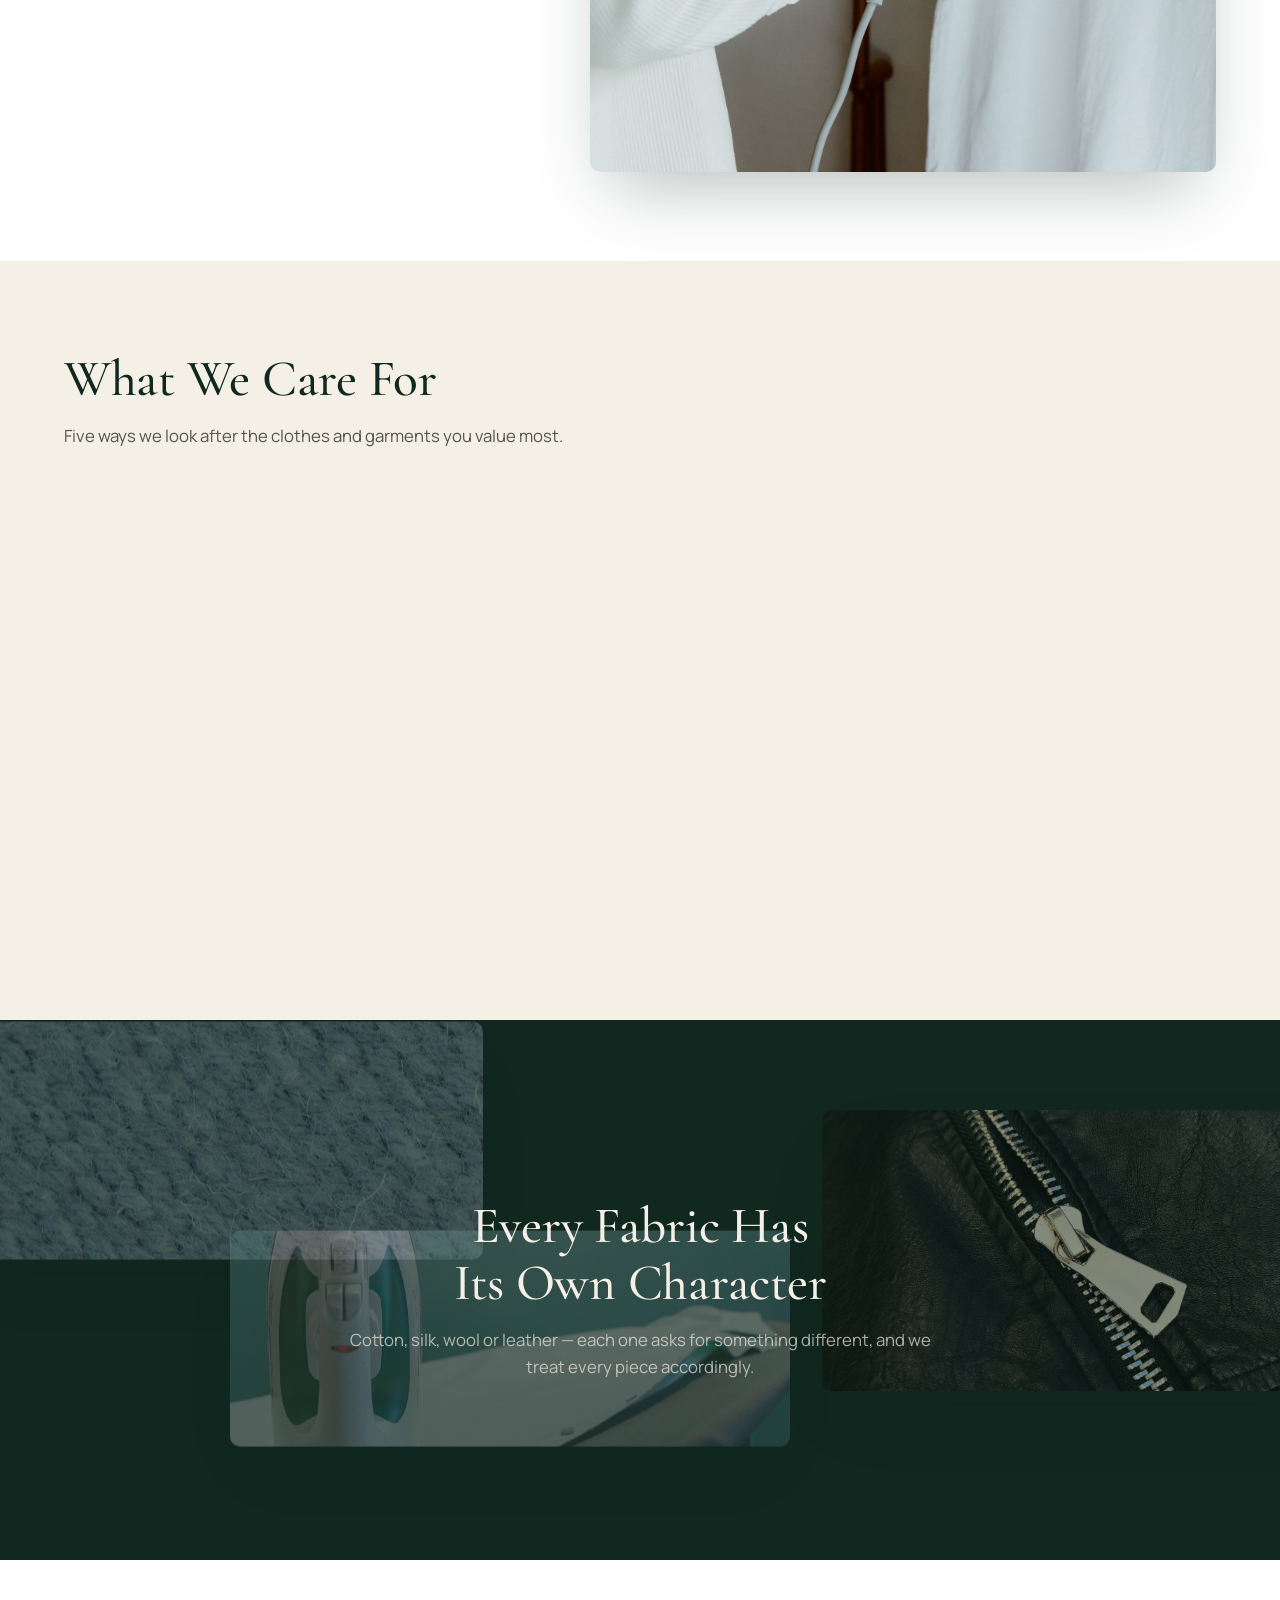
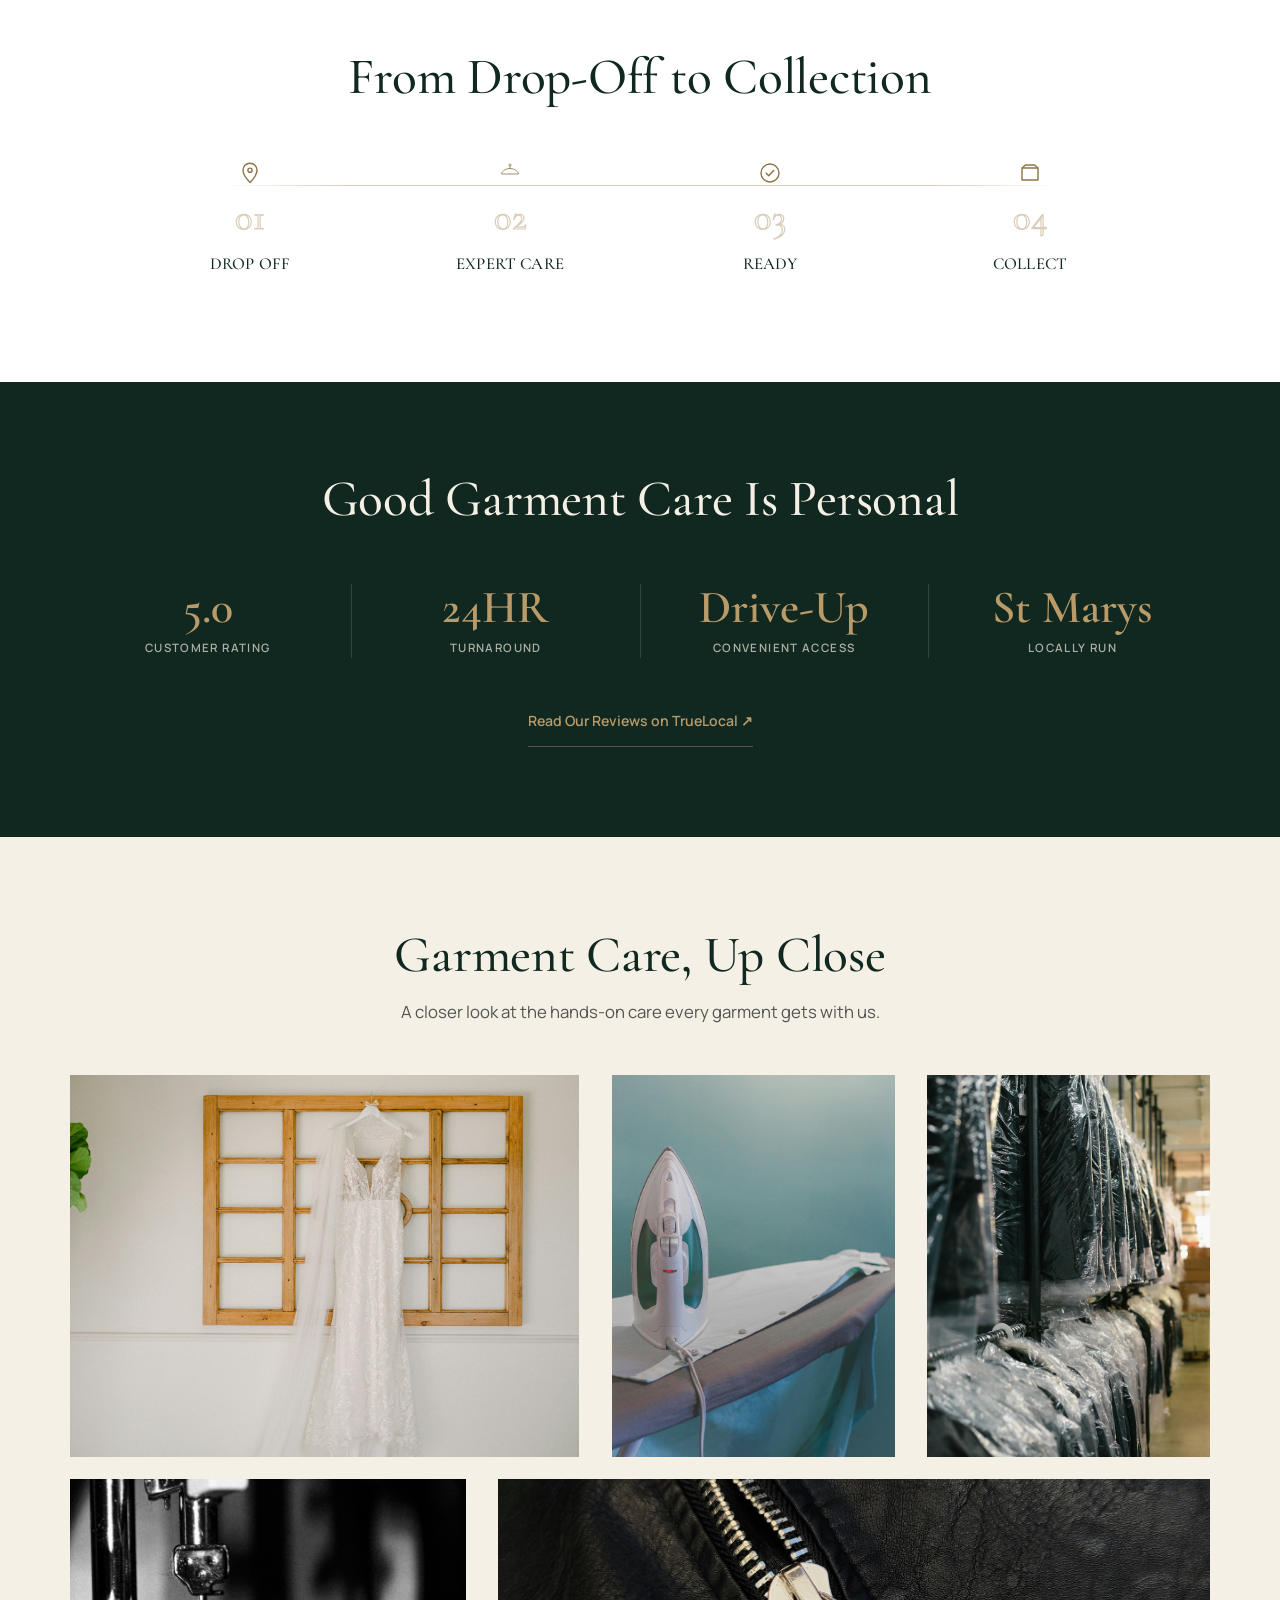
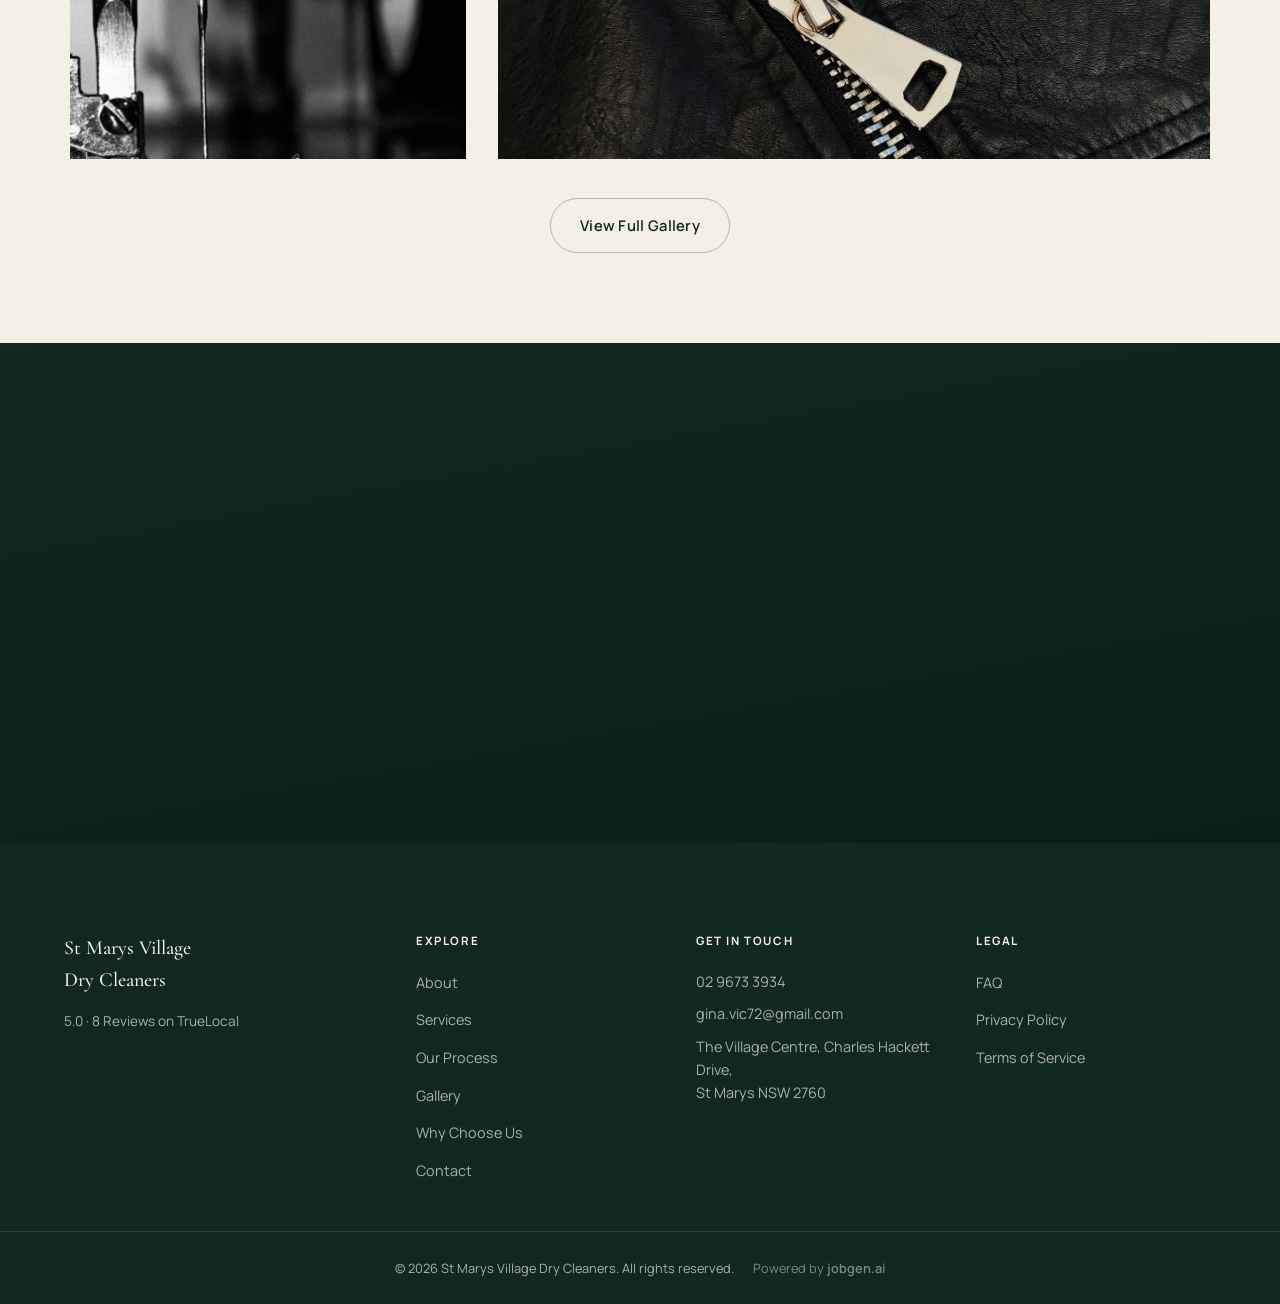
==== commit e47453fa: "Multi-page site: new Atelier design system and 14 real routes Completed Parts 1-2 of the multi-page " ====
--- a/index.html
+++ b/index.html
@@ -3,31 +3,56 @@
 <head>
 <meta charset="UTF-8">
 <meta name="viewport" content="width=device-width, initial-scale=1.0">
-<title>St Marys Village Dry Cleaners | Professional Garment Care in St Marys, NSW</title>
+<title>St Marys Village Dry Cleaners | Premium Garment Care in St Marys, NSW</title>
 <meta name="description" content="St Marys Village Dry Cleaners offers professional dry cleaning, corporate wear, wedding gown and bridal care, alterations, leather &amp; suede restoration and airtight garment storage from The Village Centre, St Marys NSW. Call (02) 9673 3934.">
 <link rel="icon" href="data:,">
 <link rel="preconnect" href="https://fonts.googleapis.com">
 <link rel="preconnect" href="https://fonts.gstatic.com" crossorigin>
-<link href="https://fonts.googleapis.com/css2?family=Playfair+Display:ital,wght@0,400;0,500;0,600;0,700;1,500&family=Inter:wght@400;500;600;700&display=swap" rel="stylesheet">
-<link rel="stylesheet" href="css/style.css">
+<link href="https://fonts.googleapis.com/css2?family=Cormorant+Garamond:ital,wght@0,400;0,500;0,600;0,700;1,500&family=Manrope:wght@400;500;600;700&display=swap" rel="stylesheet">
+<link rel="stylesheet" href="css/tokens.css">
+<link rel="stylesheet" href="css/layout.css">
+<link rel="stylesheet" href="css/home.css">
 </head>
-<body>
+<body data-section="home">
 
 <a class="skip-link" href="#main">Skip to content</a>
 
 <!-- ============ NAVIGATION ============ -->
 <header class="site-header" id="siteHeader">
   <div class="header-inner">
-    <a href="#home" class="brand" aria-label="St Marys Village Dry Cleaners: Home">
+    <a href="./" class="brand" aria-label="St Marys Village Dry Cleaners: Home">
       <span class="brand-name">St Marys Village</span>
       <span class="brand-sub">Dry Cleaners</span>
     </a>
 
     <nav class="main-nav" id="mainNav" aria-label="Primary">
       <ul>
-        <li><a href="#services">Services</a></li>
-        <li><a href="#process">Our Care</a></li>
-        <li><a href="#contact">Contact</a></li>
+        <li><a href="about/" data-nav="about">About</a></li>
+        <li class="has-mega">
+          <a href="services/" data-nav="services">Services <svg class="nav-caret" viewBox="0 0 10 6" fill="none" aria-hidden="true"><path d="M1 1l4 4 4-4" stroke="currentColor" stroke-width="1.4" stroke-linecap="round"/></svg></a>
+          <div class="mega-menu">
+            <div class="mega-menu-links">
+              <a href="services/dry-cleaning/" data-preview="dry-cleaning">Professional Dry Cleaning</a>
+              <a href="services/wedding-care/" data-preview="wedding-care">Wedding &amp; Bridal Care</a>
+              <a href="services/alterations/" data-preview="alterations">Alterations &amp; Repairs</a>
+              <a href="services/leather-suede/" data-preview="leather-suede">Leather &amp; Suede Restoration</a>
+              <a href="services/corporate/" data-preview="corporate">Corporate Garment Care</a>
+              <a href="services/" class="is-all">View All Services</a>
+            </div>
+            <div class="mega-menu-preview" aria-hidden="true">
+              <img src="assets/services/dry-cleaning.jpg" data-key="dry-cleaning" class="is-shown" alt="Professional Dry Cleaning">
+              <img src="assets/services/bridal-gowns.jpg" data-key="wedding-care" alt="Wedding &amp; Bridal Care">
+              <img src="assets/services/alterations.jpg" data-key="alterations" alt="Alterations &amp; Repairs">
+              <img src="assets/services/leather-suede.jpg" data-key="leather-suede" alt="Leather &amp; Suede Restoration">
+              <img src="assets/services/corporate-workwear.jpg" data-key="corporate" alt="Corporate Garment Care">
+              <span class="mega-menu-preview-caption" id="megaPreviewCaption">Professional Dry Cleaning</span>
+            </div>
+          </div>
+        </li>
+        <li><a href="our-process/" data-nav="our-process">Our Process</a></li>
+        <li><a href="gallery/" data-nav="gallery">Gallery</a></li>
+        <li><a href="why-choose-us/" data-nav="why-choose-us">Why Choose Us</a></li>
+        <li><a href="contact/" data-nav="contact">Contact</a></li>
       </ul>
       <a href="tel:0296733934" class="nav-mobile-call">
         <svg aria-hidden="true" width="18" height="18" viewBox="0 0 24 24" fill="none"><path d="M6.6 10.8c1.4 2.8 3.8 5.2 6.6 6.6l2.2-2.2c.3-.3.7-.4 1-.2 1.1.4 2.3.6 3.6.6.6 0 1 .4 1 1V20c0 .6-.4 1-1 1C10.9 21 3 13.1 3 3.9 3 3.3 3.4 2.9 4 2.9h3.4c.6 0 1 .4 1 1 0 1.2.2 2.4.6 3.6.1.4 0 .8-.2 1L6.6 10.8z" stroke="currentColor" stroke-width="1.6" stroke-linejoin="round"/></svg>
@@ -63,74 +88,101 @@
     </div>
 
     <div class="hero-content" id="heroContent">
-      <h1 id="heroHeadline" class="is-active" aria-live="polite"><span class="word" style="--i:0">Ready</span> <span class="word" style="--i:1">To</span> <span class="word" style="--i:2">Make</span> <span class="word" style="--i:3">An</span> <span class="word word--accent" style="--i:4">Impression.</span></h1>
-      <p class="hero-sub is-active" id="heroSub">Discover a better standard of garment care.</p>
+      <h1><span class="word">Care</span> <span class="word">That</span> <span class="word word--accent">Shows.</span></h1>
+      <p class="hero-sub">Thoughtful garment care, expert finishing and a little more attention to the clothes you love.</p>
       <div class="hero-actions">
-        <a href="#services" class="btn btn-primary">Explore Our Services</a>
-        <a href="tel:0296733934" class="btn btn-outline-light">Call Us</a>
-      </div>
-    </div>
-
-    <div class="hero-scene" aria-hidden="true">
-      <span class="hero-scene-count"><span id="sceneCurrent">01</span><i>/</i><span id="sceneTotal">05</span></span>
-      <span class="hero-scene-track"><span class="hero-scene-fill" id="sceneFill"></span></span>
-    </div>
-
-  </section>
-
-  <!-- ============ SERVICES — EDITORIAL MOSAIC ============ -->
-  <section class="services" id="services">
+        <a href="services/" class="btn btn-gold">Explore Our Services</a>
+        <a href="contact/" class="btn btn-outline-light">Visit Our Store</a>
+      </div>
+    </div>
+  </section>
+
+  <!-- ============ GARMENT SHOWCASE ============ -->
+  <section class="garment-showcase" id="garment">
+    <div class="section-inner garment-grid">
+      <div class="garment-copy reveal" style="--delay:0">
+        <h2 class="section-title">Every Detail, Considered</h2>
+        <p class="section-lede">Run your cursor over the garment to see the care that goes into every finish — from a hand-pressed collar to a reinforced seam.</p>
+      </div>
+      <div class="garment-stage reveal" style="--delay:1" id="garmentStage">
+        <img src="assets/hero/hero-steam-press.jpg" alt="A crisp white shirt, freshly pressed and hanging ready for collection." id="garmentImg">
+        <button type="button" class="garment-hotspot" style="--x:34%; --y:28%" data-note="Collar and cuffs hand-pressed for a crisp, lasting edge.">
+          <span class="garment-hotspot-dot" aria-hidden="true"></span>
+          <span class="sr-only">Collar detail</span>
+        </button>
+        <button type="button" class="garment-hotspot" style="--x:66%; --y:52%" data-note="Every seam checked by hand before a garment leaves our care.">
+          <span class="garment-hotspot-dot" aria-hidden="true"></span>
+          <span class="sr-only">Seam detail</span>
+        </button>
+        <button type="button" class="garment-hotspot" style="--x:50%; --y:76%" data-note="Finished and bagged, ready exactly when we say it will be.">
+          <span class="garment-hotspot-dot" aria-hidden="true"></span>
+          <span class="sr-only">Finishing detail</span>
+        </button>
+        <div class="garment-note" id="garmentNote" aria-live="polite"></div>
+      </div>
+    </div>
+  </section>
+
+  <!-- ============ SERVICE EXPLORER ============ -->
+  <section class="service-explorer" id="services">
     <div class="section-inner">
       <h2 class="section-title">What We Care For</h2>
-    </div>
-
-    <div class="service-mosaic">
-      <div class="mosaic-row mosaic-row--split">
-        <a href="#contact" class="service-tile service-tile--lg reveal" style="--delay:0">
-          <img src="assets/services/dry-cleaning.jpg" alt="Suits and garments hanging in sharp focus on a dry-cleaning rail." loading="lazy">
-          <div class="service-tile-scrim" aria-hidden="true"></div>
-          <div class="service-tile-caption">
-            <span class="service-tag">Most Popular</span>
-            <h3>Professional Dry Cleaning</h3>
+      <p class="section-lede">Five ways we look after the clothes and garments you value most.</p>
+
+      <div class="explorer-layout reveal" style="--delay:0">
+        <div class="explorer-image">
+          <img src="assets/services/dry-cleaning.jpg" alt="Suits and garments hanging in sharp focus on a dry-cleaning rail." id="explorerImg" class="is-shown">
+        </div>
+        <div class="explorer-panel">
+          <div class="explorer-tabs" role="tablist" aria-label="Service categories">
+            <button class="explorer-tab is-active" role="tab" aria-selected="true"
+              data-image="assets/services/dry-cleaning.jpg"
+              data-title="Professional Dry Cleaning"
+              data-desc="Shirts, suits and delicates brought back to crisp and fresh, every time."
+              data-href="services/dry-cleaning/">Dry Cleaning</button>
+            <button class="explorer-tab" role="tab" aria-selected="false"
+              data-image="assets/services/bridal-gowns.jpg"
+              data-title="Wedding &amp; Bridal Care"
+              data-desc="Every dress is different. Pop in for a proper look and a quote."
+              data-href="services/wedding-care/">Wedding Care</button>
+            <button class="explorer-tab" role="tab" aria-selected="false"
+              data-image="assets/services/alterations.jpg"
+              data-title="Alterations &amp; Repairs"
+              data-desc="Hems, zips and fitting adjustments — fits right, every time."
+              data-href="services/alterations/">Alterations</button>
+            <button class="explorer-tab" role="tab" aria-selected="false"
+              data-image="assets/services/leather-suede.jpg"
+              data-title="Leather &amp; Suede Restoration"
+              data-desc="Faded or worn? We've got the tools to bring it back."
+              data-href="services/leather-suede/">Leather &amp; Suede</button>
+            <button class="explorer-tab" role="tab" aria-selected="false"
+              data-image="assets/services/corporate-workwear.jpg"
+              data-title="Corporate Garment Care"
+              data-desc="Suits, uniforms, stubborn stains — your work wardrobe, kept sharp."
+              data-href="services/corporate/">Corporate</button>
           </div>
-        </a>
-        <a href="#contact" class="service-tile reveal" style="--delay:1">
-          <img src="assets/services/bridal-gowns.jpg" alt="A pale wedding dress hanging in soft window light." loading="lazy">
-          <div class="service-tile-scrim" aria-hidden="true"></div>
-          <div class="service-tile-caption">
-            <h3>Wedding &amp; Bridal Care</h3>
+          <div class="explorer-detail">
+            <h3 id="explorerTitle">Professional Dry Cleaning</h3>
+            <p id="explorerDesc">Shirts, suits and delicates brought back to crisp and fresh, every time.</p>
+            <a href="services/dry-cleaning/" class="explorer-link" id="explorerLink">Learn more
+              <svg aria-hidden="true" width="14" height="14" viewBox="0 0 24 24" fill="none"><path d="M5 12h14M13 6l6 6-6 6" stroke="currentColor" stroke-width="2" stroke-linecap="round" stroke-linejoin="round"/></svg>
+            </a>
           </div>
-        </a>
-      </div>
-
-      <div class="mosaic-row mosaic-row--triple">
-        <a href="#contact" class="service-tile reveal" style="--delay:2">
-          <img src="assets/services/corporate-workwear.jpg" alt="Neutral-toned shirts hanging neatly on a metal clothing rack." loading="lazy">
-          <div class="service-tile-scrim" aria-hidden="true"></div>
-          <div class="service-tile-caption"><h3>Corporate Wear</h3></div>
-        </a>
-        <a href="#contact" class="service-tile reveal" style="--delay:3">
-          <img src="assets/services/alterations.jpg" alt="A tailor guiding fabric through a sewing machine, close up." loading="lazy">
-          <div class="service-tile-scrim" aria-hidden="true"></div>
-          <div class="service-tile-caption"><h3>Alterations &amp; Repairs</h3></div>
-        </a>
-        <a href="#contact" class="service-tile reveal" style="--delay:4">
-          <img src="assets/services/leather-suede.jpg" alt="Close-up of a zipper and stitched seam on a brown leather jacket." loading="lazy">
-          <div class="service-tile-scrim" aria-hidden="true"></div>
-          <div class="service-tile-caption"><h3>Leather &amp; Suede Restoration</h3></div>
-        </a>
-      </div>
-
-      <div class="mosaic-row mosaic-row--full">
-        <a href="#contact" class="service-tile service-tile--banner reveal" style="--delay:5">
-          <img src="assets/services/airtight-boxing.jpg" alt="A garment carefully wrapped for protective, long-term storage." loading="lazy">
-          <div class="service-tile-scrim" aria-hidden="true"></div>
-          <div class="service-tile-caption">
-            <span class="service-tag">Long-Term Storage</span>
-            <h3>Airtight Garment Storage</h3>
-          </div>
-        </a>
-      </div>
+        </div>
+      </div>
+    </div>
+  </section>
+
+  <!-- ============ FABRIC MOTION ============ -->
+  <section class="fabric-motion" id="fabric">
+    <div class="fabric-layers" aria-hidden="true">
+      <img class="fabric-layer" data-speed="0.15" src="assets/texture/wool-fabric.jpg" alt="">
+      <img class="fabric-layer" data-speed="0.3" src="assets/gallery/gallery-08.jpg" alt="">
+      <img class="fabric-layer" data-speed="0.45" src="assets/gallery/gallery-01.jpg" alt="">
+    </div>
+    <div class="section-inner fabric-content reveal" style="--delay:0">
+      <h2 class="section-title section-title--on-dark">Every Fabric Has Its Own Character</h2>
+      <p class="section-lede section-lede--on-dark">Cotton, silk, wool or leather — each one asks for something different, and we treat every piece accordingly.</p>
     </div>
   </section>
 
@@ -140,34 +192,38 @@
       <h2 class="section-title">From Drop-Off to Collection</h2>
 
       <ol class="process-row">
-        <li class="process-step reveal" style="--delay:0">
+        <li class="process-step reveal" style="--delay:0" tabindex="0">
           <span class="step-icon" aria-hidden="true"><svg viewBox="0 0 24 24" width="24" height="24" fill="none"><path d="M12 21.5s7-7.2 7-12.2A7 7 0 1 0 5 9.3c0 5 7 12.2 7 12.2z" stroke="currentColor" stroke-width="1.4" stroke-linejoin="round"/><circle cx="12" cy="9.2" r="2.1" stroke="currentColor" stroke-width="1.4"/></svg></span>
           <span class="step-num">01</span>
           <h3>Drop Off</h3>
-        </li>
-        <li class="process-step reveal" style="--delay:1">
-          <span class="step-icon" aria-hidden="true"><svg viewBox="0 0 24 24" width="24" height="24" fill="none"><path d="M4.5 5.5a2 2 0 0 1 2-2h11a2 2 0 0 1 2 2v8a2 2 0 0 1-2 2H10l-4.3 3.4a.5.5 0 0 1-.8-.4V5.5z" stroke="currentColor" stroke-width="1.4" stroke-linejoin="round"/></svg></span>
+          <p class="step-caption">Pull up at The Village Centre and bring your garments in.</p>
+        </li>
+        <li class="process-step reveal" style="--delay:1" tabindex="0">
+          <span class="step-icon" aria-hidden="true"><svg viewBox="0 0 48 48" width="24" height="24" fill="none"><path d="M24 10 L24 15" stroke="currentColor" stroke-width="1.6" stroke-linecap="round"/><circle cx="24" cy="8" r="2.2" stroke="currentColor" stroke-width="1.4"/><path d="M24 15 C 13 15, 7 23, 7 26 L 41 26 C 41 23, 35 15, 24 15 Z" stroke="currentColor" stroke-width="1.6" stroke-linejoin="round"/></svg></span>
           <span class="step-num">02</span>
-          <h3>We Care</h3>
-        </li>
-        <li class="process-step reveal" style="--delay:2">
+          <h3>Expert Care</h3>
+          <p class="step-caption">Cleaned, treated and pressed with hands-on attention.</p>
+        </li>
+        <li class="process-step reveal" style="--delay:2" tabindex="0">
           <span class="step-icon" aria-hidden="true"><svg viewBox="0 0 24 24" width="24" height="24" fill="none"><circle cx="12" cy="12" r="9" stroke="currentColor" stroke-width="1.4"/><path d="M8.2 12.3l2.5 2.5 5-5.2" stroke="currentColor" stroke-width="1.5" stroke-linecap="round" stroke-linejoin="round"/></svg></span>
           <span class="step-num">03</span>
           <h3>Ready</h3>
-        </li>
-        <li class="process-step reveal" style="--delay:3">
-          <span class="step-icon" aria-hidden="true"><svg viewBox="0 0 48 48" width="24" height="24" fill="none"><path d="M24 10 L24 15" stroke="currentColor" stroke-width="1.6" stroke-linecap="round"/><circle cx="24" cy="8" r="2.2" stroke="currentColor" stroke-width="1.4"/><path d="M24 15 C 13 15, 7 23, 7 26 L 41 26 C 41 23, 35 15, 24 15 Z" stroke="currentColor" stroke-width="1.6" stroke-linejoin="round"/></svg></span>
+          <p class="step-caption">Same-day or 24-hour turnaround, with an SMS when it's ready.</p>
+        </li>
+        <li class="process-step reveal" style="--delay:3" tabindex="0">
+          <span class="step-icon" aria-hidden="true"><svg viewBox="0 0 24 24" width="24" height="24" fill="none"><path d="M4 7h16v12H4V7Z" stroke="currentColor" stroke-width="1.4" stroke-linejoin="round"/><path d="M4 7l3.5-3h9L20 7" stroke="currentColor" stroke-width="1.4" stroke-linejoin="round"/></svg></span>
           <span class="step-num">04</span>
           <h3>Collect</h3>
+          <p class="step-caption">Come back, pick it up, and you're ready to wear it.</p>
         </li>
       </ol>
     </div>
   </section>
 
-  <!-- ============ WHY CHOOSE US — STAT ROW ============ -->
+  <!-- ============ TRUST ============ -->
   <section class="why" id="why-choose-us">
     <div class="section-inner">
-      <h2 class="section-title">Why People Keep Coming Back</h2>
+      <h2 class="section-title section-title--on-dark">Good Garment Care Is Personal</h2>
 
       <div class="stat-row">
         <div class="stat reveal" style="--delay:0">
@@ -188,14 +244,15 @@
         </div>
       </div>
 
-      <a class="reviews-link" href="https://www.truelocal.com.au/nsw/st-marys/st-marys-village-dry-cleaners-13318972" target="_blank" rel="noopener noreferrer">Read Our Reviews on TrueLocal ↗</a>
-    </div>
-  </section>
-
-  <!-- ============ GALLERY ============ -->
+      <a class="reviews-link" href="https://www.truelocal.com.au/nsw/st-marys/st-marys-village-dry-cleaners-13318972" target="_blank" rel="noopener noreferrer">Read Our Reviews on TrueLocal &#8599;</a>
+    </div>
+  </section>
+
+  <!-- ============ GALLERY PREVIEW ============ -->
   <section class="gallery-section" id="gallery">
     <div class="section-inner">
       <h2 class="section-title">Garment Care, Up Close</h2>
+      <p class="section-lede">A closer look at the hands-on care every garment gets with us.</p>
     </div>
 
     <div class="gallery-mosaic">
@@ -213,78 +270,30 @@
           <span class="gallery-expand" aria-hidden="true"><svg width="18" height="18" viewBox="0 0 24 24" fill="none"><path d="M9 4H4v5M20 9V4h-5M4 15v5h5M15 20h5v-5" stroke="currentColor" stroke-width="1.8" stroke-linecap="round" stroke-linejoin="round"/></svg></span>
         </button>
       </div>
-
       <div class="mosaic-row mosaic-row--g2">
-        <button class="gallery-item" data-full="assets/gallery/gallery-03.jpg" data-caption="Close-up of garments on wooden hangers.">
-          <img src="assets/gallery/gallery-03.jpg" alt="Close-up of garments on wooden hangers." loading="lazy">
-          <span class="gallery-expand" aria-hidden="true"><svg width="18" height="18" viewBox="0 0 24 24" fill="none"><path d="M9 4H4v5M20 9V4h-5M4 15v5h5M15 20h5v-5" stroke="currentColor" stroke-width="1.8" stroke-linecap="round" stroke-linejoin="round"/></svg></span>
-        </button>
-        <button class="gallery-item" data-full="assets/gallery/gallery-04.jpg" data-caption="Clothing hanging neatly on a rack, ready to collect.">
-          <img src="assets/gallery/gallery-04.jpg" alt="Clothing hanging neatly on a rack, ready to collect." loading="lazy">
-          <span class="gallery-expand" aria-hidden="true"><svg width="18" height="18" viewBox="0 0 24 24" fill="none"><path d="M9 4H4v5M20 9V4h-5M4 15v5h5M15 20h5v-5" stroke="currentColor" stroke-width="1.8" stroke-linecap="round" stroke-linejoin="round"/></svg></span>
-        </button>
-        <button class="gallery-item" data-full="assets/gallery/gallery-05.jpg" data-caption="A row of freshly pressed shirts hanging neatly.">
-          <img src="assets/gallery/gallery-05.jpg" alt="A row of freshly pressed shirts hanging neatly." loading="lazy">
-          <span class="gallery-expand" aria-hidden="true"><svg width="18" height="18" viewBox="0 0 24 24" fill="none"><path d="M9 4H4v5M20 9V4h-5M4 15v5h5M15 20h5v-5" stroke="currentColor" stroke-width="1.8" stroke-linecap="round" stroke-linejoin="round"/></svg></span>
-        </button>
-      </div>
-
-      <div class="mosaic-row mosaic-row--g3">
-        <button class="gallery-item" data-full="assets/gallery/gallery-07.jpg" data-caption="A wedding dress prepared and hanging ahead of collection.">
-          <img src="assets/gallery/gallery-07.jpg" alt="A wedding dress prepared and hanging ahead of collection." loading="lazy">
+        <button class="gallery-item" data-full="assets/gallery/gallery-09.jpg" data-caption="Alterations work in progress on a sewing machine.">
+          <img src="assets/gallery/gallery-09.jpg" alt="Alterations work in progress on a sewing machine." loading="lazy">
           <span class="gallery-expand" aria-hidden="true"><svg width="18" height="18" viewBox="0 0 24 24" fill="none"><path d="M9 4H4v5M20 9V4h-5M4 15v5h5M15 20h5v-5" stroke="currentColor" stroke-width="1.8" stroke-linecap="round" stroke-linejoin="round"/></svg></span>
         </button>
         <button class="gallery-item gallery-item--wide" data-full="assets/gallery/gallery-08.jpg" data-caption="Detail of a leather jacket's zipper and stitching.">
           <img src="assets/gallery/gallery-08.jpg" alt="Detail of a leather jacket's zipper and stitching." loading="lazy">
           <span class="gallery-expand" aria-hidden="true"><svg width="18" height="18" viewBox="0 0 24 24" fill="none"><path d="M9 4H4v5M20 9V4h-5M4 15v5h5M15 20h5v-5" stroke="currentColor" stroke-width="1.8" stroke-linecap="round" stroke-linejoin="round"/></svg></span>
         </button>
-        <button class="gallery-item" data-full="assets/gallery/gallery-09.jpg" data-caption="Alterations work in progress on a sewing machine.">
-          <img src="assets/gallery/gallery-09.jpg" alt="Alterations work in progress on a sewing machine." loading="lazy">
-          <span class="gallery-expand" aria-hidden="true"><svg width="18" height="18" viewBox="0 0 24 24" fill="none"><path d="M9 4H4v5M20 9V4h-5M4 15v5h5M15 20h5v-5" stroke="currentColor" stroke-width="1.8" stroke-linecap="round" stroke-linejoin="round"/></svg></span>
-        </button>
-        <button class="gallery-item" data-full="assets/gallery/gallery-10.jpg" data-caption="A neat stack of folded, freshly cleaned garments.">
-          <img src="assets/gallery/gallery-10.jpg" alt="A neat stack of folded, freshly cleaned garments." loading="lazy">
-          <span class="gallery-expand" aria-hidden="true"><svg width="18" height="18" viewBox="0 0 24 24" fill="none"><path d="M9 4H4v5M20 9V4h-5M4 15v5h5M15 20h5v-5" stroke="currentColor" stroke-width="1.8" stroke-linecap="round" stroke-linejoin="round"/></svg></span>
-        </button>
-      </div>
-    </div>
-  </section>
-
-  <!-- ============ CONTACT — SPLIT SCREEN ============ -->
-  <section class="contact" id="contact">
-    <div class="contact-split">
-      <div class="contact-intro-panel">
-        <img class="contact-bg" src="assets/misc/final-cta-bg.jpg" alt="" aria-hidden="true" loading="lazy">
-        <div class="contact-intro-content reveal">
-          <h2>Your Garments.<br>Our Care.</h2>
-          <div class="contact-cta-row">
-            <a href="tel:0296733934" class="btn btn-primary">Call Now</a>
-            <a href="mailto:gina.vic72@gmail.com" class="btn btn-outline-light">Email Us</a>
-          </div>
-        </div>
-      </div>
-
-      <div class="contact-card-panel">
-        <div class="contact-card reveal">
-          <h3 class="contact-card-title">Visit Us</h3>
-          <p class="contact-address">The Village Centre, Charles Hackett Drive, St Marys NSW 2760. Drive-up access on the northern side.</p>
-          <a class="contact-directions" href="https://www.google.com/maps/search/?api=1&query=The+Village+Centre+Charles+Hackett+Drive+St+Marys+NSW+2760" target="_blank" rel="noopener noreferrer">Get Directions ↗</a>
-
-          <div class="hours-list">
-            <div class="hours-row"><span>Monday – Friday</span><span>9:00am – 5:30pm</span></div>
-            <div class="hours-row"><span>Saturday</span><span>9:00am – 4:00pm</span></div>
-            <div class="hours-row"><span>Sunday</span><span>9:00am – 3:00pm</span></div>
-          </div>
-
-          <div class="contact-map-frame">
-            <iframe
-              title="Map showing The Village Centre, Charles Hackett Drive, St Marys NSW"
-              src="https://www.google.com/maps?q=The+Village+Centre+Charles+Hackett+Drive+St+Marys+NSW+2760&output=embed"
-              loading="lazy"
-              referrerpolicy="no-referrer-when-downgrade">
-            </iframe>
-          </div>
-        </div>
+      </div>
+    </div>
+
+    <div class="section-inner gallery-more">
+      <a href="gallery/" class="btn btn-outline-dark">View Full Gallery</a>
+    </div>
+  </section>
+
+  <!-- ============ FINAL CTA ============ -->
+  <section class="final-cta">
+    <div class="section-inner final-cta-inner reveal">
+      <h2>Your Favourite Garments Deserve Great Care.</h2>
+      <div class="final-cta-actions">
+        <a href="tel:0296733934" class="btn btn-gold">Call Now</a>
+        <a href="contact/" class="btn btn-outline-light">Visit Our Store</a>
       </div>
     </div>
   </section>
@@ -296,15 +305,18 @@
   <div class="section-inner footer-grid">
     <div class="footer-brand">
       <p class="footer-name">St Marys Village<br>Dry Cleaners</p>
-      <p class="footer-rating">5.0 · 8 Reviews on TrueLocal</p>
+      <p class="footer-rating">5.0 &middot; 8 Reviews on TrueLocal</p>
     </div>
 
     <nav class="footer-nav" aria-label="Footer">
       <h4>Explore</h4>
       <ul>
-        <li><a href="#services">Services</a></li>
-        <li><a href="#process">Our Care</a></li>
-        <li><a href="#contact">Contact</a></li>
+        <li><a href="about/">About</a></li>
+        <li><a href="services/">Services</a></li>
+        <li><a href="our-process/">Our Process</a></li>
+        <li><a href="gallery/">Gallery</a></li>
+        <li><a href="why-choose-us/">Why Choose Us</a></li>
+        <li><a href="contact/">Contact</a></li>
       </ul>
     </nav>
 
@@ -314,9 +326,18 @@
       <p><a href="mailto:gina.vic72@gmail.com">gina.vic72@gmail.com</a></p>
       <p>The Village Centre, Charles Hackett Drive,<br>St Marys NSW 2760</p>
     </div>
+
+    <div class="footer-legal">
+      <h4>Legal</h4>
+      <ul>
+        <li><a href="faq/">FAQ</a></li>
+        <li><a href="privacy/">Privacy Policy</a></li>
+        <li><a href="terms/">Terms of Service</a></li>
+      </ul>
+    </div>
   </div>
   <div class="footer-bottom section-inner">
-    <p>© <span id="year"></span> St Marys Village Dry Cleaners. All rights reserved.</p>
+    <p>&copy; <span id="year"></span> St Marys Village Dry Cleaners. All rights reserved.</p>
     <p class="footer-credit">Powered by <a href="https://jobgen.ai" target="_blank" rel="noopener noreferrer">jobgen.ai</a></p>
   </div>
 </footer>
@@ -338,6 +359,7 @@
   </button>
 </div>
 
-<script src="js/main.js"></script>
+<script src="js/common.js"></script>
+<script src="js/home.js"></script>
 </body>
 </html>
--- a/css/tokens.css
+++ b/css/tokens.css
@@ -0,0 +1,145 @@
+/* ============================================================
+   St Marys Village Dry Cleaners — Design System
+   "The Atelier": a cinematic forest-green garment-care identity
+   Shared across every page. Loaded first, before layout.css.
+   ============================================================ */
+
+*, *::before, *::after { box-sizing: border-box; }
+html { scroll-behavior: smooth; }
+@media (prefers-reduced-motion: reduce) {
+  html { scroll-behavior: auto; }
+  * { animation-duration: 0.001ms !important; animation-iteration-count: 1 !important; transition-duration: 0.001ms !important; scroll-behavior: auto !important; }
+}
+body, h1, h2, h3, h4, p, ul, ol, figure { margin: 0; }
+ul, ol { padding: 0; list-style: none; }
+img { max-width: 100%; display: block; }
+a { color: inherit; text-decoration: none; }
+button { font: inherit; color: inherit; background: none; border: 0; cursor: pointer; }
+
+:root {
+  /* Atelier palette */
+  --forest: #183B32;
+  --forest-deep: #102820;
+  --cream: #F5F0E6;
+  --beige: #D9CCB8;
+  --charcoal: #252A26;
+  --gold: #B99A69;
+  --gold-ink: #8C7447;
+  --white: #FFFFFF;
+  --text-on-dark: #F5F0E6;
+  --text-on-dark-muted: rgba(245, 240, 230, 0.68);
+
+  --shadow-sm: 0 2px 10px -4px rgba(16, 40, 32, 0.14);
+  --shadow-md: 0 18px 38px -16px rgba(16, 40, 32, 0.24);
+  --shadow-lg: 0 32px 70px -22px rgba(16, 40, 32, 0.32);
+  --shadow-dark: 0 20px 50px -14px rgba(0, 0, 0, 0.5);
+
+  --font-display: "Cormorant Garamond", "Playfair Display", Georgia, serif;
+  --font-body: "Manrope", -apple-system, BlinkMacSystemFont, "Segoe UI", sans-serif;
+
+  --r-sm: 4px;
+  --r-md: 10px;
+  --r-pill: 999px;
+
+  --section-y: clamp(3.5rem, 7vw, 7rem);
+  --section-x: clamp(1.25rem, 5vw, 4rem);
+  --max-w: 1480px;
+
+  --ease: cubic-bezier(0.19, 1, 0.22, 1);
+}
+
+body {
+  font-family: var(--font-body);
+  background: var(--cream);
+  color: var(--charcoal);
+  line-height: 1.6;
+  -webkit-font-smoothing: antialiased;
+  overflow-x: hidden;
+}
+
+::selection { background: var(--gold); color: var(--forest-deep); }
+::-webkit-scrollbar { width: 10px; }
+::-webkit-scrollbar-track { background: var(--cream); }
+::-webkit-scrollbar-thumb { background: var(--gold); border-radius: var(--r-pill); border: 2px solid var(--cream); }
+:focus-visible { outline: 2px solid var(--gold-ink); outline-offset: 3px; border-radius: 2px; }
+
+.skip-link {
+  position: absolute; left: 1rem; top: -60px; z-index: 300;
+  background: var(--forest-deep); color: var(--cream);
+  padding: 0.8em 1.4em; border-radius: var(--r-sm); font-weight: 600;
+  transition: top 0.25s var(--ease);
+}
+.skip-link:focus { top: 1rem; }
+
+.section-inner { max-width: var(--max-w); margin: 0 auto; padding: 0 var(--section-x); }
+
+.eyebrow-label { display: none; } /* reserved: never used above headings, see DESIGN.md craft-floor note */
+
+.section-title {
+  font-family: var(--font-display); font-weight: 500;
+  font-size: clamp(2.1rem, 4vw, 3.4rem); line-height: 1.1; letter-spacing: -0.005em;
+  color: var(--forest-deep);
+}
+.section-title--on-dark { color: var(--cream); }
+.section-lede {
+  margin-top: 1rem; max-width: 60ch; color: var(--charcoal); opacity: 0.78; font-size: 1.05rem;
+}
+.section-lede--on-dark { color: var(--text-on-dark-muted); opacity: 1; }
+
+/* ---------- Reveal / stagger ---------- */
+.reveal { opacity: 0; transform: translateY(24px); transition: opacity 0.85s var(--ease), transform 0.85s var(--ease); transition-delay: calc(var(--delay, 0) * 90ms); }
+.reveal.is-visible { opacity: 1; transform: translateY(0); }
+
+/* ---------- Buttons ---------- */
+.btn {
+  display: inline-flex; align-items: center; justify-content: center; gap: 0.5em;
+  padding: 1em 2em; border-radius: var(--r-pill);
+  font-weight: 600; font-size: 0.92rem; letter-spacing: 0.02em;
+  min-height: 48px; white-space: nowrap;
+  transition: transform 0.35s var(--ease), box-shadow 0.35s var(--ease), background-color 0.35s var(--ease), border-color 0.35s var(--ease), color 0.35s var(--ease);
+}
+.btn:hover { transform: translateY(-2px); }
+.btn:active { transform: translateY(0); }
+
+.btn-primary { background: var(--forest-deep); color: var(--cream); box-shadow: var(--shadow-md); }
+.btn-primary:hover { background: var(--forest); box-shadow: var(--shadow-lg); }
+
+.btn-gold { background: var(--gold); color: var(--forest-deep); box-shadow: var(--shadow-sm); }
+.btn-gold:hover { background: var(--gold-ink); color: var(--cream); }
+
+.btn-outline-light { background: transparent; color: var(--text-on-dark); border: 1px solid rgba(245,240,230,0.4); }
+.btn-outline-light:hover { background: rgba(245,240,230,0.1); border-color: rgba(245,240,230,0.7); }
+
+.btn-outline-dark { background: transparent; color: var(--forest-deep); border: 1px solid rgba(37,42,38,0.28); }
+.btn-outline-dark:hover { background: var(--forest-deep); color: var(--cream); border-color: var(--forest-deep); }
+
+/* ---------- Generic inner-page layout (used by every non-home page) ---------- */
+.page-hero {
+  position: relative; padding: clamp(8rem, 18vh, 11rem) 0 clamp(3rem, 7vw, 5rem);
+  background: var(--forest-deep); color: var(--text-on-dark); overflow: hidden;
+}
+.page-hero-bg { position: absolute; inset: 0; z-index: 0; }
+.page-hero-bg img { width: 100%; height: 100%; object-fit: cover; opacity: 0.32; }
+.page-hero-bg::after { content: ""; position: absolute; inset: 0; background: linear-gradient(160deg, rgba(16,40,32,0.78), rgba(16,40,32,0.94)); }
+.page-hero .section-inner { position: relative; z-index: 1; }
+.page-hero-crumb { font-size: 0.82rem; color: var(--text-on-dark-muted); }
+.page-hero-crumb a:hover { color: var(--gold); }
+.page-hero h1 {
+  margin-top: 0.9rem; font-family: var(--font-display); font-weight: 500; color: var(--cream);
+  font-size: clamp(2.6rem, 5.5vw, 4.6rem); line-height: 1.06; letter-spacing: -0.005em; max-width: 16ch;
+}
+.page-hero p { margin-top: 1.1rem; max-width: 56ch; font-size: 1.08rem; color: var(--text-on-dark-muted); }
+
+.page-section { padding: var(--section-y) 0; }
+.page-section--alt { background: var(--white); }
+.page-section--dark { background: var(--forest-deep); color: var(--text-on-dark); }
+.page-section--dark .section-title { color: var(--cream); }
+
+.prose { max-width: 72ch; }
+.prose p + p, .prose p + h2, .prose p + h3, .prose h2 + p, .prose h3 + p { margin-top: 1.1rem; }
+.prose h2 { font-family: var(--font-display); font-weight: 500; font-size: 1.7rem; color: var(--forest-deep); margin-top: 2.2rem; }
+.prose h3 { font-family: var(--font-display); font-weight: 500; font-size: 1.3rem; color: var(--forest-deep); margin-top: 1.6rem; }
+.prose a { color: var(--gold-ink); font-weight: 600; }
+.prose a:hover { color: var(--forest); }
+.prose ul { padding-left: 1.3rem; list-style: disc; }
+.prose ul li + li { margin-top: 0.4rem; }
--- a/css/layout.css
+++ b/css/layout.css
@@ -0,0 +1,155 @@
+/* ============================================================
+   Shared chrome: header/nav/mega-menu, mobile drawer, footer,
+   fixed call affordance. Loaded on every page, after tokens.css.
+   ============================================================ */
+
+/* ---------- Header / Navigation ---------- */
+.site-header {
+  position: fixed; top: 0; left: 0; right: 0; z-index: 200;
+  transition: background-color 0.4s var(--ease), box-shadow 0.4s var(--ease), border-color 0.4s var(--ease);
+  border-bottom: 1px solid transparent;
+}
+.site-header.is-scrolled, .site-header.is-solid {
+  background: rgba(16, 40, 32, 0.92);
+  backdrop-filter: blur(16px) saturate(1.2); -webkit-backdrop-filter: blur(16px) saturate(1.2);
+  border-bottom-color: rgba(245, 240, 230, 0.08);
+  box-shadow: var(--shadow-sm);
+}
+.header-inner {
+  max-width: var(--max-w); margin: 0 auto; padding: 0 var(--section-x);
+  display: flex; align-items: center; justify-content: space-between;
+  height: 84px; transition: height 0.4s var(--ease);
+}
+.site-header.is-scrolled .header-inner { height: 70px; }
+
+.brand { display: flex; flex-direction: column; line-height: 1.15; color: var(--text-on-dark); z-index: 2; }
+.brand-name { font-size: 0.86rem; font-weight: 700; letter-spacing: 0.13em; text-transform: uppercase; }
+.brand-sub { font-size: 0.7rem; letter-spacing: 0.18em; text-transform: uppercase; opacity: 0.65; margin-top: 0.15rem; }
+
+.main-nav { display: flex; align-items: center; }
+.main-nav ul { display: flex; align-items: center; gap: 2.1rem; }
+.main-nav > ul > li { position: relative; }
+.main-nav a {
+  position: relative; font-weight: 500; font-size: 0.86rem; letter-spacing: 0.02em; color: var(--text-on-dark);
+  padding: 0.5em 0; transition: color 0.3s var(--ease); display: inline-flex; align-items: center; gap: 0.3em;
+}
+.main-nav a::after {
+  content: ""; position: absolute; left: 0; right: 0; bottom: -2px; height: 1px;
+  background: var(--gold); transform: scaleX(0); transform-origin: left; transition: transform 0.3s var(--ease);
+}
+.main-nav a:hover, .main-nav a.is-active { color: var(--gold); }
+.main-nav a:hover::after, .main-nav a.is-active::after { transform: scaleX(1); }
+.nav-caret { width: 9px; height: 9px; transition: transform 0.3s var(--ease); }
+.has-mega:hover .nav-caret, .has-mega:focus-within .nav-caret { transform: rotate(180deg); }
+
+/* Mega menu */
+.mega-menu {
+  position: absolute; top: calc(100% + 1.1rem); left: 50%; transform: translateX(-50%) translateY(8px);
+  width: min(820px, 86vw); background: var(--forest-deep); border-radius: var(--r-md);
+  box-shadow: var(--shadow-lg); padding: 1.8rem;
+  display: grid; grid-template-columns: 1.1fr 1fr; gap: 1.6rem;
+  opacity: 0; pointer-events: none; transition: opacity 0.3s var(--ease), transform 0.3s var(--ease);
+}
+.has-mega:hover .mega-menu, .has-mega:focus-within .mega-menu { opacity: 1; pointer-events: auto; transform: translateX(-50%) translateY(0); }
+.mega-menu-links { display: flex; flex-direction: column; gap: 0.2rem; }
+.mega-menu-links a {
+  padding: 0.65rem 0.75rem; border-radius: var(--r-sm); font-size: 0.92rem; font-weight: 500;
+  color: var(--text-on-dark); transition: background-color 0.25s var(--ease), color 0.25s var(--ease);
+}
+.mega-menu-links a::after { display: none; }
+.mega-menu-links a:hover { background: rgba(245,240,230,0.08); color: var(--gold); }
+.mega-menu-links a.is-all { font-weight: 700; color: var(--gold); margin-top: 0.3rem; border-top: 1px solid rgba(245,240,230,0.12); padding-top: 0.9rem; }
+.mega-menu-preview { position: relative; border-radius: var(--r-sm); overflow: hidden; min-height: 180px; }
+.mega-menu-preview img { position: absolute; inset: 0; width: 100%; height: 100%; object-fit: cover; opacity: 0; transition: opacity 0.4s var(--ease); }
+.mega-menu-preview img.is-shown { opacity: 1; }
+.mega-menu-preview::after { content: ""; position: absolute; inset: 0; background: linear-gradient(0deg, rgba(16,40,32,0.75), transparent 60%); }
+.mega-menu-preview-caption { position: absolute; left: 0.9rem; bottom: 0.8rem; z-index: 1; color: var(--cream); font-family: var(--font-display); font-size: 1.1rem; }
+
+.main-nav a.nav-mobile-call { display: none; }
+
+.header-actions { display: flex; align-items: center; gap: 1rem; }
+.header-cta {
+  display: flex; align-items: center; padding: 0.6em 1.4em; border-radius: var(--r-pill);
+  background: var(--gold); color: var(--forest-deep); font-weight: 700; font-size: 0.82rem; letter-spacing: 0.04em;
+  transition: transform 0.3s var(--ease), background-color 0.3s var(--ease);
+}
+.header-cta:hover { transform: translateY(-2px); background: var(--gold-ink); color: var(--cream); }
+
+.nav-toggle { display: none; flex-direction: column; justify-content: center; gap: 5px; width: 48px; height: 48px; position: relative; z-index: 210; }
+.nav-toggle span { width: 22px; height: 1.5px; background: var(--text-on-dark); margin: 0 auto; transition: transform 0.35s var(--ease), opacity 0.25s var(--ease); }
+.nav-toggle[aria-expanded="true"] span:nth-child(1) { transform: translateY(6.5px) rotate(45deg); }
+.nav-toggle[aria-expanded="true"] span:nth-child(2) { opacity: 0; }
+.nav-toggle[aria-expanded="true"] span:nth-child(3) { transform: translateY(-6.5px) rotate(-45deg); }
+
+.nav-backdrop { position: fixed; inset: 0; background: rgba(16,40,32,0.6); backdrop-filter: blur(4px); opacity: 0; pointer-events: none; transition: opacity 0.4s var(--ease); z-index: 190; }
+.nav-backdrop.is-visible { opacity: 1; pointer-events: auto; }
+@media (min-width: 981px) { .nav-backdrop { display: none; } }
+
+@media (max-width: 980px) {
+  .main-nav {
+    position: fixed; top: 0; right: 0; height: 100vh; width: min(86vw, 380px); z-index: 205;
+    background: var(--forest-deep); transform: translateX(100%); transition: transform 0.45s var(--ease);
+    display: flex; flex-direction: column; justify-content: center; padding: 2rem;
+    box-shadow: -10px 0 40px rgba(0,0,0,0.3); overflow-y: auto;
+  }
+  .main-nav.is-open { transform: translateX(0); }
+  .main-nav > ul { flex-direction: column; align-items: flex-start; gap: 0; width: 100%; }
+  .main-nav > ul > li { width: 100%; }
+  .main-nav a { font-family: var(--font-display); font-weight: 500; font-size: 1.35rem; min-height: 48px; width: 100%; }
+  .main-nav a::after { display: none; }
+  .mega-menu {
+    position: static; transform: none; opacity: 1; pointer-events: auto; width: 100%;
+    display: none; grid-template-columns: 1fr; box-shadow: none; background: rgba(245,240,230,0.04);
+    margin: 0.3rem 0 0.8rem; padding: 0.6rem;
+  }
+  .has-mega.is-open .mega-menu { display: block; }
+  .mega-menu-preview { display: none; }
+  .main-nav a.nav-mobile-call {
+    margin-top: 2rem; display: flex; align-items: center; justify-content: center; gap: 0.6em;
+    padding: 1em; border-radius: var(--r-pill); background: var(--gold);
+    color: var(--forest-deep); font-weight: 700; min-height: 52px;
+  }
+  .nav-toggle { display: flex; }
+  .header-cta { display: none; }
+}
+
+/* ---------- Fixed call affordance ---------- */
+.fixed-call {
+  position: fixed; right: clamp(1rem, 4vw, 2rem); bottom: clamp(1rem, 4vw, 2rem); z-index: 150;
+  display: flex; align-items: center; gap: 0.55em;
+  padding: 0.95em 1.4em; border-radius: var(--r-pill);
+  background: var(--forest-deep); color: var(--cream); font-weight: 600; font-size: 0.88rem;
+  box-shadow: var(--shadow-dark);
+  transform: translateY(24px) scale(0.92); opacity: 0; pointer-events: none;
+  transition: transform 0.4s var(--ease), opacity 0.4s var(--ease), box-shadow 0.3s var(--ease);
+  min-height: 48px; min-width: 48px;
+}
+.fixed-call.is-visible { transform: translateY(0) scale(1); opacity: 1; pointer-events: auto; }
+.fixed-call:hover { box-shadow: 0 22px 54px -12px rgba(0,0,0,0.5); transform: translateY(-3px) scale(1); background: var(--forest); }
+.fixed-call-pulse { position: absolute; inset: 0; border-radius: var(--r-pill); background: var(--gold); animation: call-pulse 2.6s ease-out infinite; z-index: -1; }
+@keyframes call-pulse { 0% { opacity: 0.4; transform: scale(1); } 100% { opacity: 0; transform: scale(1.5); } }
+@media (prefers-reduced-motion: reduce) { .fixed-call-pulse { animation: none; } }
+
+/* ---------- Footer ---------- */
+.site-footer { background: var(--forest-deep); color: var(--text-on-dark-muted); padding-top: var(--section-y); }
+.footer-grid { display: grid; grid-template-columns: 1.3fr 1fr 1fr 1fr; gap: 2.5rem; align-items: start; padding-bottom: 3rem; border-bottom: 1px solid rgba(245,240,230,0.1); }
+.footer-name { font-family: var(--font-display); font-weight: 500; font-size: 1.25rem; color: var(--cream); }
+.footer-rating { margin-top: 0.9rem; font-size: 0.85rem; }
+.footer-nav h4, .footer-contact h4, .footer-legal h4 { color: var(--cream); font-size: 0.72rem; font-weight: 700; letter-spacing: 0.14em; text-transform: uppercase; margin-bottom: 1.2rem; }
+.footer-nav ul, .footer-legal ul { display: flex; flex-direction: column; gap: 0.75rem; }
+.footer-nav a, .footer-contact a, .footer-legal a { font-size: 0.9rem; transition: color 0.25s var(--ease); }
+.footer-nav a:hover, .footer-contact a:hover, .footer-legal a:hover { color: var(--gold); }
+.footer-contact p { font-size: 0.9rem; line-height: 1.6; margin-bottom: 0.6rem; }
+.footer-bottom { padding: 1.6rem var(--section-x); font-size: 0.8rem; display: flex; flex-wrap: wrap; justify-content: center; align-items: center; gap: 0.4rem 1.2rem; }
+.footer-credit { opacity: 0.7; }
+.footer-credit a { font-weight: 600; transition: color 0.25s var(--ease); }
+.footer-credit a:hover { color: var(--gold); }
+
+@media (max-width: 980px) {
+  .footer-grid { grid-template-columns: 1fr 1fr; }
+  .footer-brand { grid-column: span 2; }
+}
+@media (max-width: 600px) {
+  .footer-grid { grid-template-columns: 1fr; gap: 2.2rem; }
+  .footer-brand { grid-column: span 1; }
+}
--- a/css/home.css
+++ b/css/home.css
@@ -0,0 +1,212 @@
+/* ============================================================
+   Homepage-only sections. Loaded after tokens.css + layout.css,
+   on index.html only.
+   ============================================================ */
+
+.sr-only { position: absolute; width: 1px; height: 1px; padding: 0; margin: -1px; overflow: hidden; clip: rect(0,0,0,0); white-space: nowrap; border: 0; }
+
+/* ---------- Hero ---------- */
+.hero { position: relative; min-height: 100svh; display: flex; align-items: center; overflow: hidden; background: var(--charcoal); }
+.hero-media { position: absolute; inset: 0; z-index: 0; }
+.hero-video { width: 100%; height: 100%; object-fit: cover; object-position: 60% center; filter: grayscale(0.1) contrast(1.05); }
+.hero-scrim {
+  position: absolute; inset: 0;
+  background:
+    radial-gradient(ellipse 60% 55% at 50% 60%, rgba(16,40,32,0.1), transparent 60%),
+    linear-gradient(180deg, rgba(16,40,32,0.6) 0%, rgba(16,40,32,0.42) 40%, rgba(16,40,32,0.78) 100%);
+}
+.hero-content { position: relative; z-index: 2; max-width: var(--max-w); margin: 0 auto; padding: 0 var(--section-x); width: 100%; text-align: center; will-change: transform; margin-top: clamp(2rem, 7vh, 5.5rem); }
+.hero h1 {
+  font-family: var(--font-display); font-weight: 700; color: var(--cream);
+  font-size: clamp(2.2rem, 7.6vw, 6.4rem); line-height: 1.08; letter-spacing: -0.005em;
+  text-shadow: 0 4px 40px rgba(0,0,0,0.3);
+  max-width: 96vw; margin: 0 auto;
+  display: flex; flex-wrap: nowrap; justify-content: center; align-items: baseline;
+  gap: 0 0.3em;
+}
+.hero h1 .word {
+  display: inline-block; opacity: 0; transform: translateY(26px); filter: blur(10px);
+  animation: hero-word-in 0.9s var(--ease) forwards;
+}
+.hero h1 .word:nth-child(1) { animation-delay: 0.1s; }
+.hero h1 .word:nth-child(2) { animation-delay: 0.22s; }
+.hero h1 .word:nth-child(3) { animation-delay: 0.34s; }
+@keyframes hero-word-in { to { opacity: 1; transform: translateY(0); filter: blur(0); } }
+.hero h1 .word--accent { color: var(--gold); }
+.hero-sub {
+  margin: 1.4rem auto 0; max-width: 96vw; color: var(--text-on-dark-muted);
+  font-size: clamp(0.78rem, 1.9vw, 1.1rem); letter-spacing: 0.01em; line-height: 1.5;
+  white-space: nowrap;
+  opacity: 0; transform: translateY(14px); filter: blur(6px);
+  animation: hero-sub-in 0.8s var(--ease) 0.5s forwards;
+}
+@keyframes hero-sub-in { to { opacity: 1; transform: translateY(0); filter: blur(0); } }
+.hero-actions {
+  margin-top: 2.4rem; display: flex; flex-wrap: wrap; justify-content: center; gap: 1rem;
+  opacity: 0; transform: translateY(14px);
+  animation: hero-sub-in 0.8s var(--ease) 0.7s forwards;
+}
+@media (prefers-reduced-motion: reduce) {
+  .hero h1 .word, .hero-sub, .hero-actions { animation: none; opacity: 1; transform: none; filter: none; }
+}
+
+/* ---------- Garment showcase ---------- */
+.garment-showcase { padding: var(--section-y) 0; background: var(--white); }
+.garment-grid { display: grid; grid-template-columns: 0.85fr 1.15fr; gap: clamp(2rem, 5vw, 4rem); align-items: center; }
+.garment-copy .section-title { max-width: 12ch; }
+.garment-stage {
+  position: relative; border-radius: var(--r-md); overflow: hidden; box-shadow: var(--shadow-lg);
+  aspect-ratio: 4 / 5; transition: transform 0.4s var(--ease);
+}
+.garment-stage img { width: 100%; height: 100%; object-fit: cover; transition: transform 0.6s var(--ease); }
+.garment-stage:hover img { transform: scale(1.04); }
+.garment-hotspot {
+  position: absolute; left: var(--x); top: var(--y); transform: translate(-50%, -50%);
+  width: 48px; height: 48px; display: flex; align-items: center; justify-content: center; z-index: 2;
+}
+.garment-hotspot-dot {
+  width: 13px; height: 13px; border-radius: 50%; background: var(--cream); box-shadow: 0 0 0 0 rgba(245,240,230,0.5);
+  position: relative; transition: transform 0.25s var(--ease);
+}
+.garment-hotspot-dot::before { content: ""; position: absolute; inset: -8px; border-radius: 50%; border: 1px solid rgba(245,240,230,0.7); animation: hotspot-pulse 2.4s ease-out infinite; }
+@keyframes hotspot-pulse { 0% { transform: scale(0.7); opacity: 0.9; } 100% { transform: scale(1.6); opacity: 0; } }
+.garment-hotspot:hover .garment-hotspot-dot, .garment-hotspot:focus-visible .garment-hotspot-dot { transform: scale(1.3); background: var(--gold); }
+@media (prefers-reduced-motion: reduce) { .garment-hotspot-dot::before { animation: none; } }
+.garment-note {
+  position: absolute; left: 1rem; right: 1rem; bottom: 1rem; z-index: 3;
+  background: rgba(16,40,32,0.88); backdrop-filter: blur(6px); color: var(--cream);
+  padding: 0.9rem 1.1rem; border-radius: var(--r-sm); font-size: 0.92rem; line-height: 1.4;
+  opacity: 0; transform: translateY(8px); transition: opacity 0.3s var(--ease), transform 0.3s var(--ease);
+  pointer-events: none;
+}
+.garment-note.is-visible { opacity: 1; transform: translateY(0); }
+
+/* ---------- Service explorer ---------- */
+.service-explorer { padding: var(--section-y) 0; background: var(--cream); }
+.explorer-layout { margin-top: 2.6rem; display: grid; grid-template-columns: 1fr 1fr; gap: clamp(2rem, 5vw, 3.5rem); align-items: stretch; }
+.explorer-image { position: relative; border-radius: var(--r-md); overflow: hidden; box-shadow: var(--shadow-lg); aspect-ratio: 4 / 3.2; }
+.explorer-image img { position: absolute; inset: 0; width: 100%; height: 100%; object-fit: cover; opacity: 0; transition: opacity 0.5s var(--ease); }
+.explorer-image img.is-shown { opacity: 1; }
+.explorer-panel { display: flex; flex-direction: column; }
+.explorer-tabs { display: flex; flex-wrap: wrap; gap: 0.6rem; }
+.explorer-tab {
+  padding: 0.65em 1.1em; border-radius: var(--r-pill); border: 1px solid rgba(37,42,38,0.2);
+  font-size: 0.86rem; font-weight: 600; color: var(--charcoal); min-height: 44px;
+  transition: background-color 0.3s var(--ease), color 0.3s var(--ease), border-color 0.3s var(--ease);
+}
+.explorer-tab:hover { border-color: var(--gold); color: var(--gold-ink); }
+.explorer-tab.is-active { background: var(--forest-deep); color: var(--cream); border-color: var(--forest-deep); }
+.explorer-detail { margin-top: 1.8rem; flex: 1; }
+.explorer-detail h3 { font-family: var(--font-display); font-weight: 500; font-size: clamp(1.4rem, 2.4vw, 1.9rem); color: var(--forest-deep); }
+.explorer-detail p { margin-top: 0.7rem; font-size: 1rem; color: var(--charcoal); opacity: 0.82; max-width: 48ch; }
+.explorer-link {
+  margin-top: 1.4rem; display: inline-flex; align-items: center; gap: 0.5em; font-weight: 700;
+  color: var(--gold-ink); font-size: 0.92rem; min-height: 48px;
+}
+.explorer-link:hover { color: var(--forest); }
+
+/* ---------- Fabric motion ---------- */
+.fabric-motion { position: relative; padding: calc(var(--section-y) * 1.2) 0; background: var(--forest-deep); overflow: hidden; min-height: 60vh; display: flex; align-items: center; }
+.fabric-layers { position: absolute; inset: 0; z-index: 0; }
+.fabric-layer {
+  position: absolute; width: 56%; max-width: 560px; border-radius: var(--r-md); object-fit: cover;
+  box-shadow: var(--shadow-lg); opacity: 0.5; will-change: transform;
+}
+.fabric-layer:nth-child(1) { top: 6%; left: -6%; height: 44%; opacity: 0.35; filter: saturate(0.8); }
+.fabric-layer:nth-child(2) { top: 28%; right: -8%; height: 52%; opacity: 0.55; }
+.fabric-layer:nth-child(3) { bottom: 4%; left: 18%; height: 40%; opacity: 0.4; }
+.fabric-content { position: relative; z-index: 1; text-align: center; max-width: 760px; margin: 0 auto; }
+.fabric-content .section-title { margin: 0 auto; max-width: 16ch; }
+.fabric-content .section-lede { margin-left: auto; margin-right: auto; }
+@media (max-width: 760px) { .fabric-layer { display: none; } .fabric-layer:nth-child(2) { display: block; width: 70%; opacity: 0.3; left: 15%; right: auto; } }
+
+/* ---------- Process ---------- */
+.process { padding: var(--section-y) 0; background: var(--white); text-align: center; }
+.process .section-inner { display: flex; flex-direction: column; align-items: center; }
+.process-row { margin-top: 3.5rem; width: 100%; max-width: 1040px; display: flex; position: relative; }
+.process-row::before { content: ""; position: absolute; top: 24px; left: 10%; right: 10%; height: 1px; background: linear-gradient(90deg, transparent, var(--beige) 15%, var(--beige) 85%, transparent); }
+.process-step { flex: 1; display: flex; flex-direction: column; align-items: center; gap: 0.9rem; padding: 0 0.5rem; cursor: default; transition: transform 0.3s var(--ease); }
+.process-step:hover, .process-step:focus { transform: translateY(-4px); }
+.step-icon { color: var(--gold-ink); position: relative; z-index: 1; background: var(--white); padding: 0 0.4rem; transition: color 0.3s var(--ease); }
+.process-step:hover .step-icon, .process-step:focus .step-icon { color: var(--forest); }
+.step-icon svg { display: block; }
+.step-num { font-family: var(--font-display); font-weight: 400; font-size: clamp(1.8rem, 3vw, 2.3rem); line-height: 1; color: transparent; -webkit-text-stroke: 1.2px var(--beige); }
+.process-step h3 { font-family: var(--font-display); font-weight: 500; font-size: 1.05rem; letter-spacing: 0.01em; color: var(--forest-deep); text-transform: uppercase; }
+.step-caption {
+  font-size: 0.82rem; color: var(--charcoal); opacity: 0; max-height: 0; overflow: hidden;
+  transition: opacity 0.3s var(--ease), max-height 0.3s var(--ease); max-width: 22ch;
+}
+.process-step:hover .step-caption, .process-step:focus .step-caption { opacity: 0.75; max-height: 3em; }
+
+/* ---------- Why / trust ---------- */
+.why { padding: var(--section-y) 0; background: var(--forest-deep); color: var(--text-on-dark); text-align: center; }
+.why .section-inner { display: flex; flex-direction: column; align-items: center; }
+.stat-row { margin-top: 3.5rem; width: 100%; display: flex; }
+.stat { flex: 1; padding: 0 1.2rem; display: flex; flex-direction: column; align-items: center; gap: 0.6rem; border-left: 1px solid rgba(245,240,230,0.14); }
+.stat:first-child { border-left: 0; }
+.stat-num { font-family: var(--font-display); font-weight: 600; font-size: clamp(1.9rem, 3.6vw, 2.9rem); color: var(--gold); line-height: 1; }
+.stat-label { font-size: 0.72rem; font-weight: 600; letter-spacing: 0.12em; text-transform: uppercase; color: var(--text-on-dark-muted); }
+.reviews-link { margin-top: 2.6rem; display: inline-flex; align-items: center; gap: 0.5em; font-size: 0.88rem; font-weight: 600; color: var(--gold); border-bottom: 1px solid rgba(185,154,105,0.4); padding-bottom: 0.2em; min-height: 48px; transition: color 0.3s var(--ease), border-color 0.3s var(--ease); }
+.reviews-link:hover { color: var(--cream); border-color: var(--cream); }
+
+/* ---------- Gallery preview ---------- */
+.gallery-section { padding: var(--section-y) 0; background: var(--cream); text-align: center; }
+.gallery-section .section-inner { display: flex; flex-direction: column; align-items: center; }
+.gallery-mosaic { margin: 3rem auto 0; max-width: var(--max-w); padding: 0 var(--section-x); }
+.mosaic-row { display: flex; gap: clamp(0.75rem, 1.6vw, 1.5rem); }
+.mosaic-row + .mosaic-row { margin-top: clamp(0.75rem, 1.6vw, 1.5rem); }
+.gallery-mosaic .mosaic-row--g1 { height: clamp(260px, 30vw, 420px); }
+.gallery-mosaic .mosaic-row--g2 { height: clamp(200px, 22vw, 300px); margin-top: clamp(0.75rem, 1.6vw, 1.5rem); }
+.gallery-item { position: relative; flex: 1; display: block; overflow: hidden; border-radius: var(--r-sm); }
+.gallery-item--wide { flex: 1.8; }
+.gallery-item img { width: 100%; height: 100%; object-fit: cover; display: block; transition: transform 0.7s var(--ease); }
+.gallery-item:hover img { transform: scale(1.06); }
+.gallery-item::after { content: ""; position: absolute; inset: 0; background: linear-gradient(0deg, rgba(16,40,32,0.45), transparent 55%); opacity: 0; transition: opacity 0.35s var(--ease); }
+.gallery-item:hover::after { opacity: 1; }
+.gallery-expand {
+  position: absolute; bottom: 0.9rem; right: 0.9rem; z-index: 2; width: 34px; height: 34px; border-radius: var(--r-pill);
+  background: rgba(245,240,230,0.94); color: var(--forest-deep); display: flex; align-items: center; justify-content: center;
+  opacity: 0; transform: scale(0.8); transition: opacity 0.3s var(--ease), transform 0.3s var(--ease);
+}
+.gallery-item:hover .gallery-expand { opacity: 1; transform: scale(1); }
+.gallery-more { margin-top: 2.4rem; text-align: center; }
+
+/* ---------- Lightbox ---------- */
+.lightbox { position: fixed; inset: 0; z-index: 400; background: rgba(10,16,13,0.96); align-items: center; justify-content: center; animation: lb-fade 0.3s var(--ease); }
+.lightbox:not([hidden]) { display: flex; }
+@keyframes lb-fade { from { opacity: 0; } to { opacity: 1; } }
+.lightbox-figure { max-width: 88vw; max-height: 84vh; text-align: center; }
+.lightbox-figure img { max-width: 88vw; max-height: 76vh; border-radius: var(--r-sm); margin: 0 auto; box-shadow: var(--shadow-dark); }
+.lightbox-figure figcaption { color: var(--text-on-dark-muted); margin-top: 1rem; font-size: 0.92rem; }
+.lightbox-close, .lightbox-nav { position: absolute; color: var(--text-on-dark); display: flex; align-items: center; justify-content: center; width: 48px; height: 48px; border-radius: var(--r-pill); background: rgba(255,255,255,0.08); transition: background-color 0.3s var(--ease), transform 0.3s var(--ease); }
+.lightbox-close:hover, .lightbox-nav:hover { background: rgba(255,255,255,0.18); }
+.lightbox-close { top: 1.5rem; right: 1.5rem; }
+.lightbox-prev { left: 1.5rem; top: 50%; transform: translateY(-50%); }
+.lightbox-next { right: 1.5rem; top: 50%; transform: translateY(-50%); }
+.lightbox-prev:hover, .lightbox-next:hover { transform: translateY(-50%) scale(1.08); }
+
+/* ---------- Final CTA ---------- */
+.final-cta { position: relative; padding: var(--section-y) 0; background: linear-gradient(170deg, var(--forest-deep), #0a1f19); text-align: center; }
+.final-cta-inner h2 { font-family: var(--font-display); font-weight: 500; font-size: clamp(2rem, 4vw, 3rem); color: var(--cream); max-width: 18ch; margin: 0 auto; }
+.final-cta-actions { margin-top: 2.2rem; display: flex; justify-content: center; flex-wrap: wrap; gap: 1rem; }
+
+/* ---------- Responsive ---------- */
+@media (max-width: 980px) {
+  .garment-grid { grid-template-columns: 1fr; }
+  .explorer-layout { grid-template-columns: 1fr; }
+  .explorer-image { aspect-ratio: 16 / 10; }
+}
+@media (max-width: 860px) {
+  .process-row { flex-wrap: wrap; row-gap: 2.6rem; }
+  .process-row::before { display: none; }
+  .process-step { flex: 1 1 45%; }
+  .stat-row { flex-wrap: wrap; row-gap: 1.8rem; }
+  .stat { flex: 1 1 45%; border-left: 0; border-top: 1px solid rgba(245,240,230,0.14); padding-top: 1.4rem; }
+}
+@media (max-width: 600px) {
+  .process-step { flex: 1 1 100%; }
+  .stat { flex: 1 1 100%; border-top: 1px solid rgba(245,240,230,0.14); }
+  .why .stat:first-child { border-top: 0; }
+  .gallery-mosaic .mosaic-row--g1, .gallery-mosaic .mosaic-row--g2 { flex-direction: column; height: auto; }
+  .gallery-mosaic .gallery-item { height: 220px; flex: none; }
+}
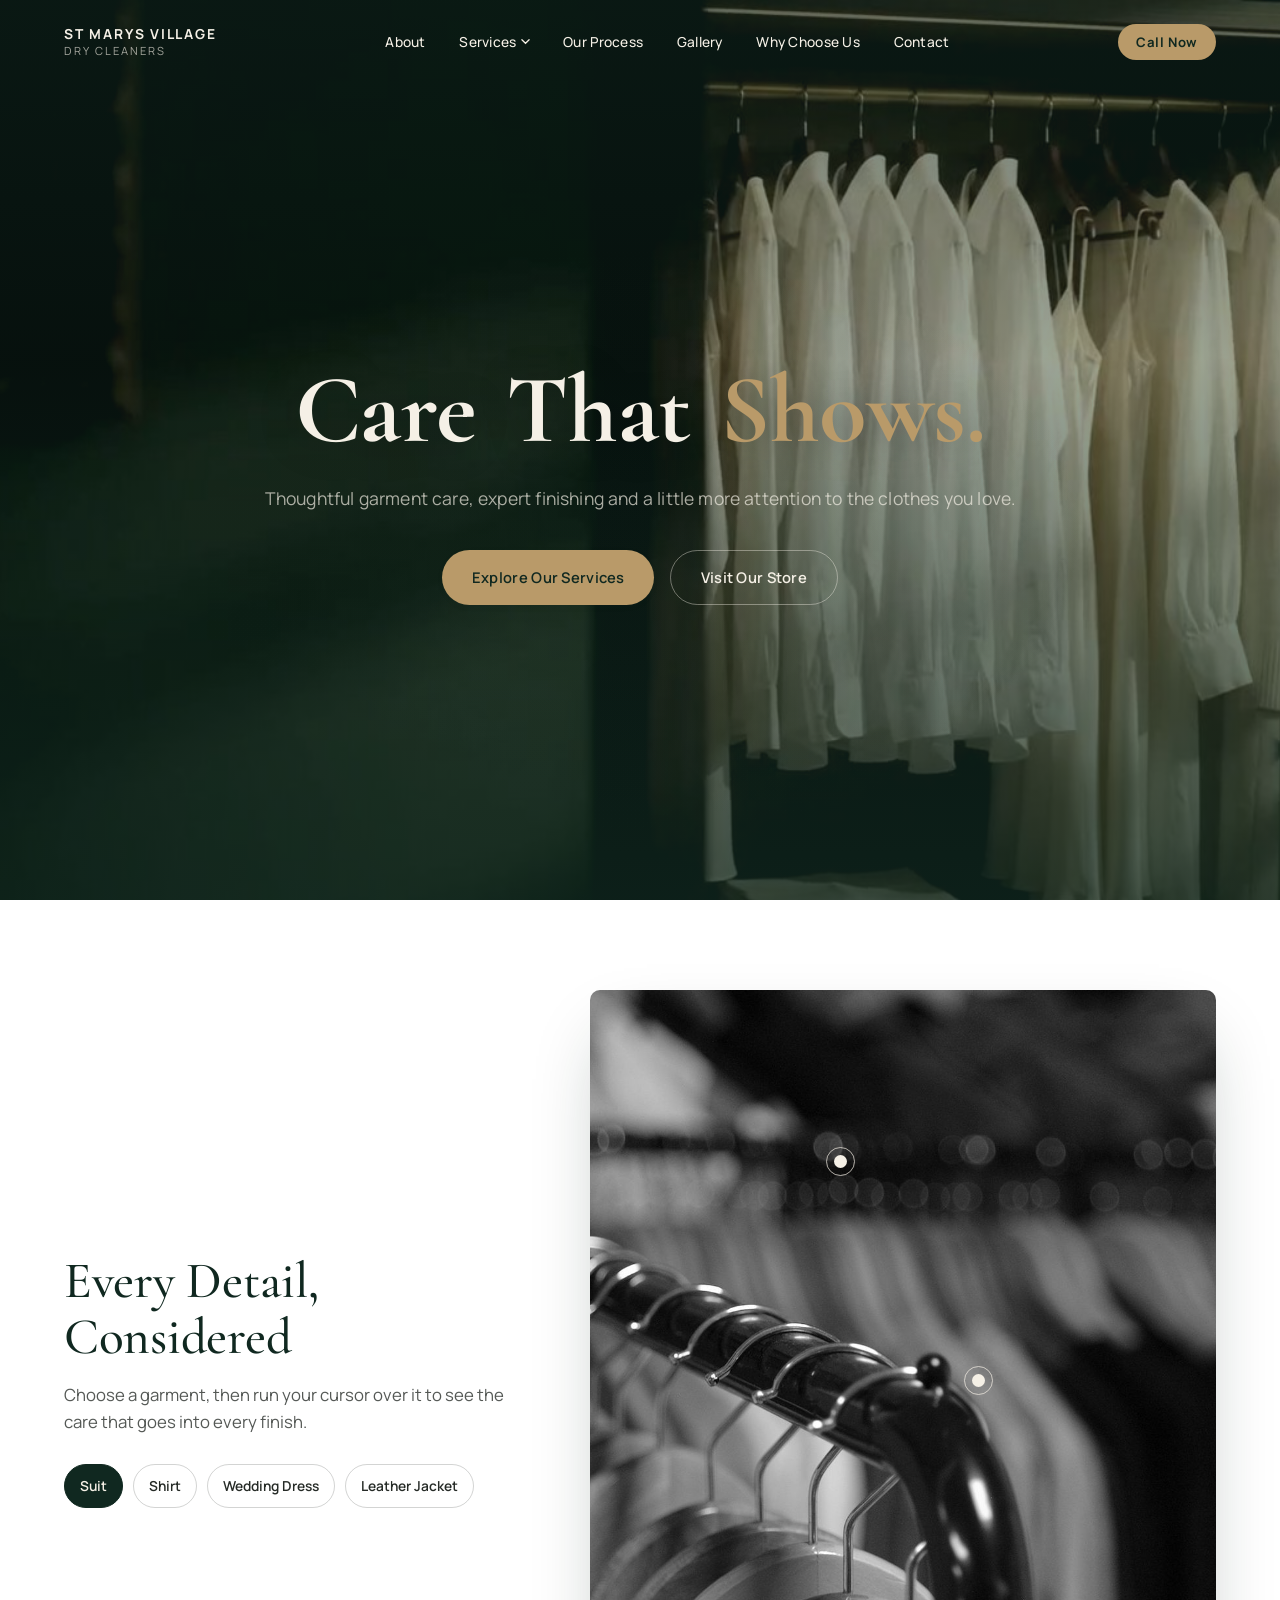
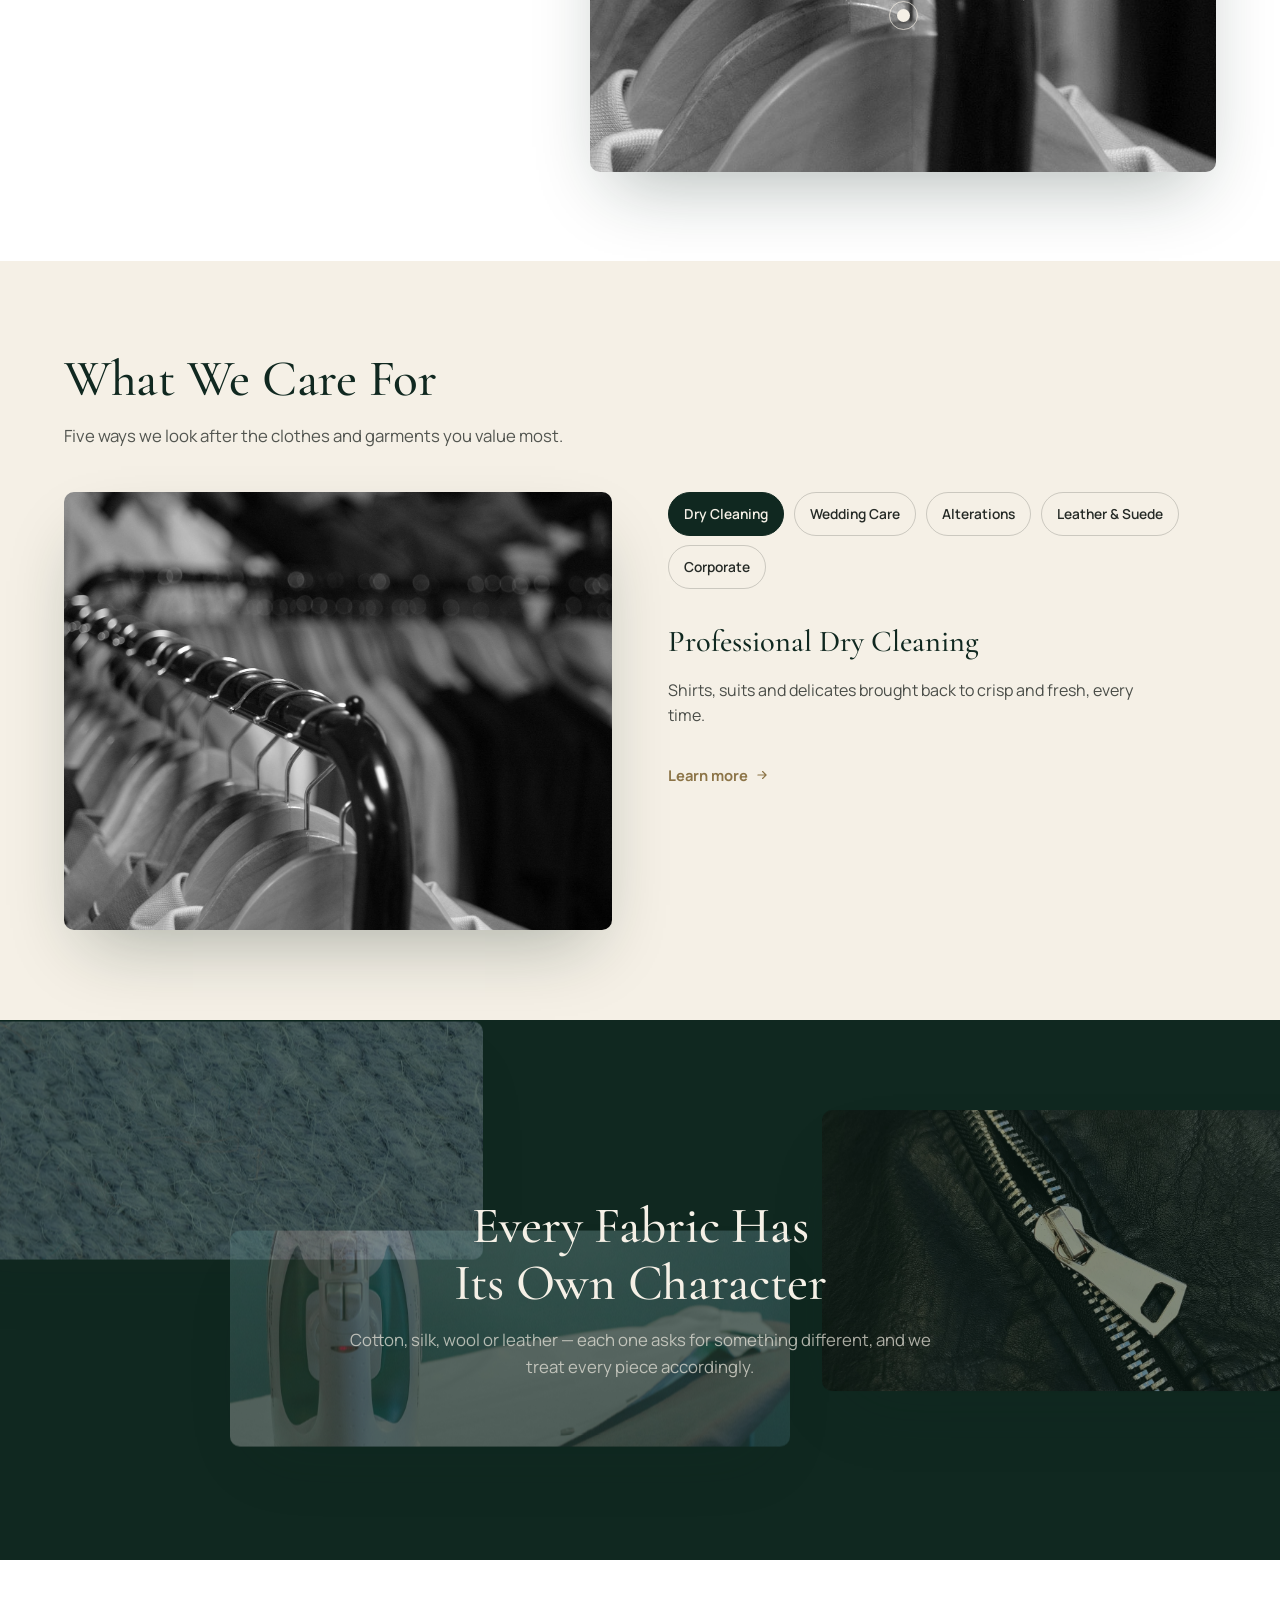
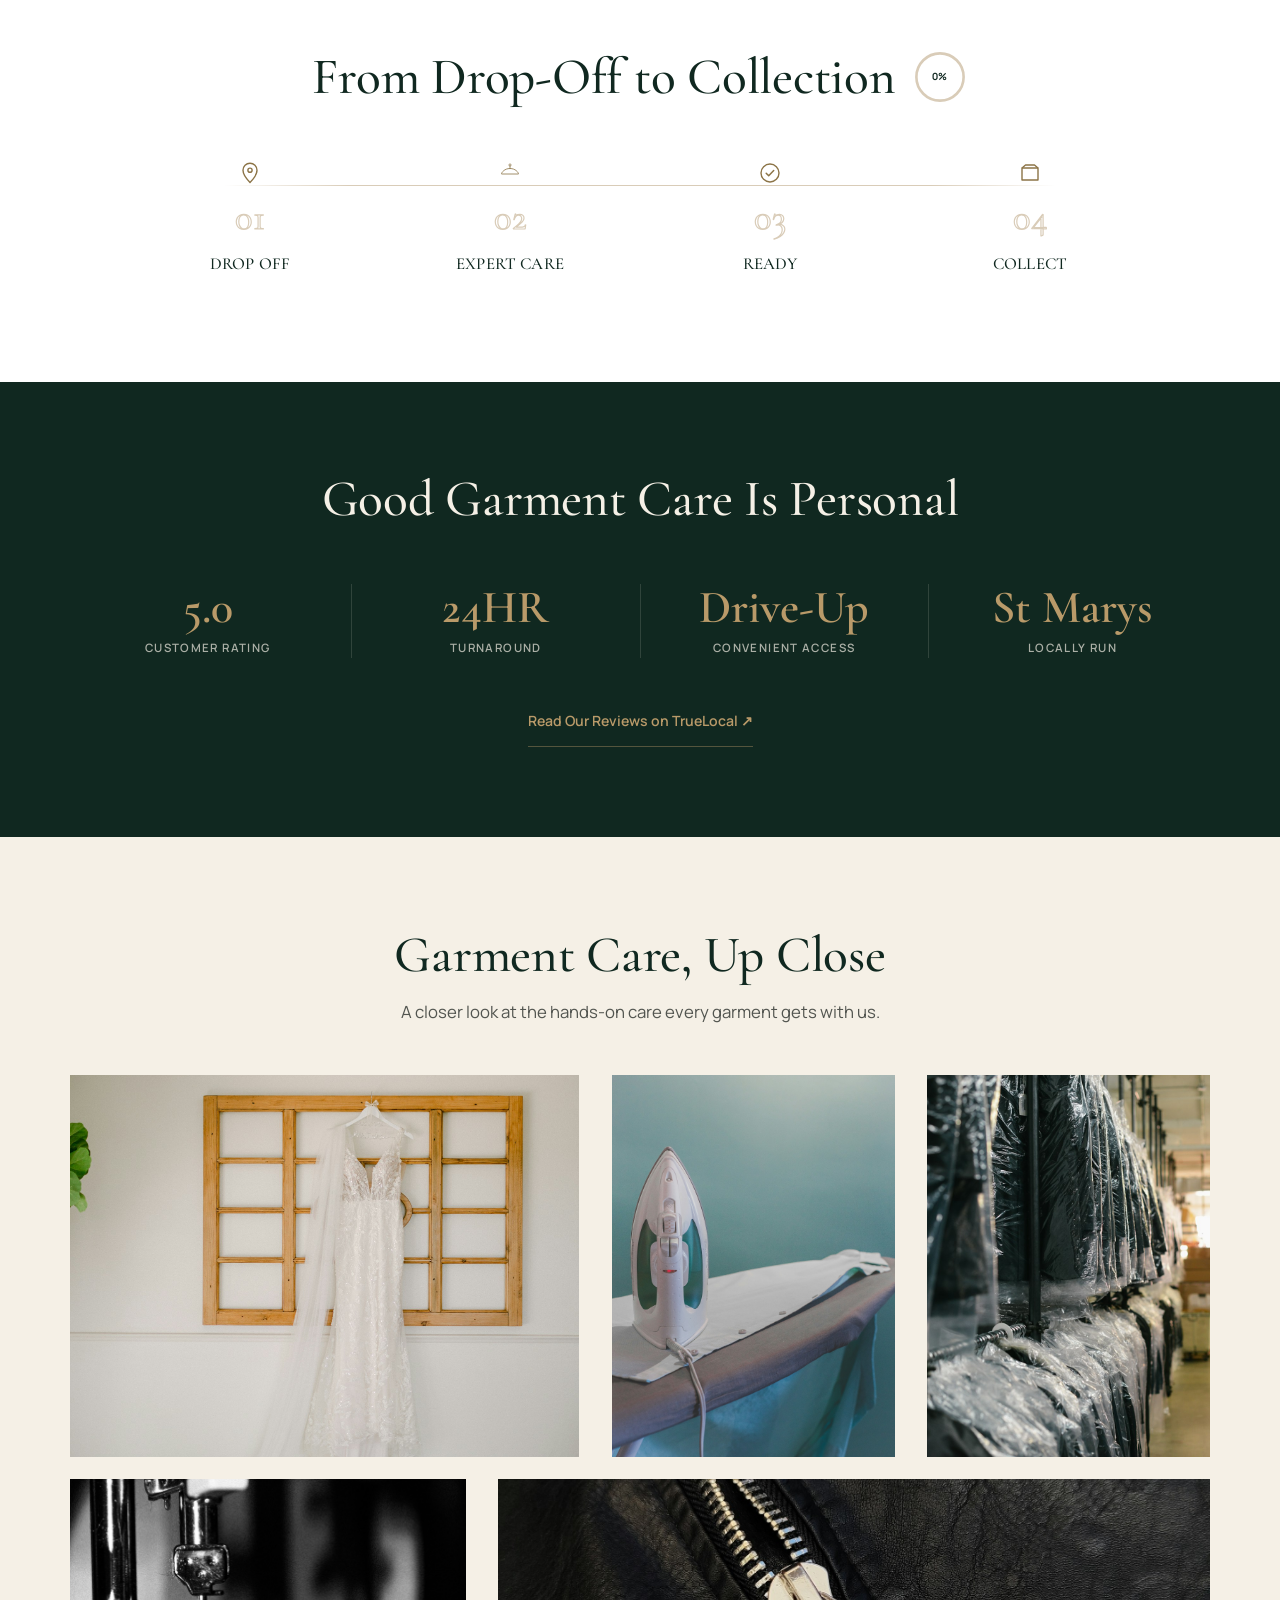
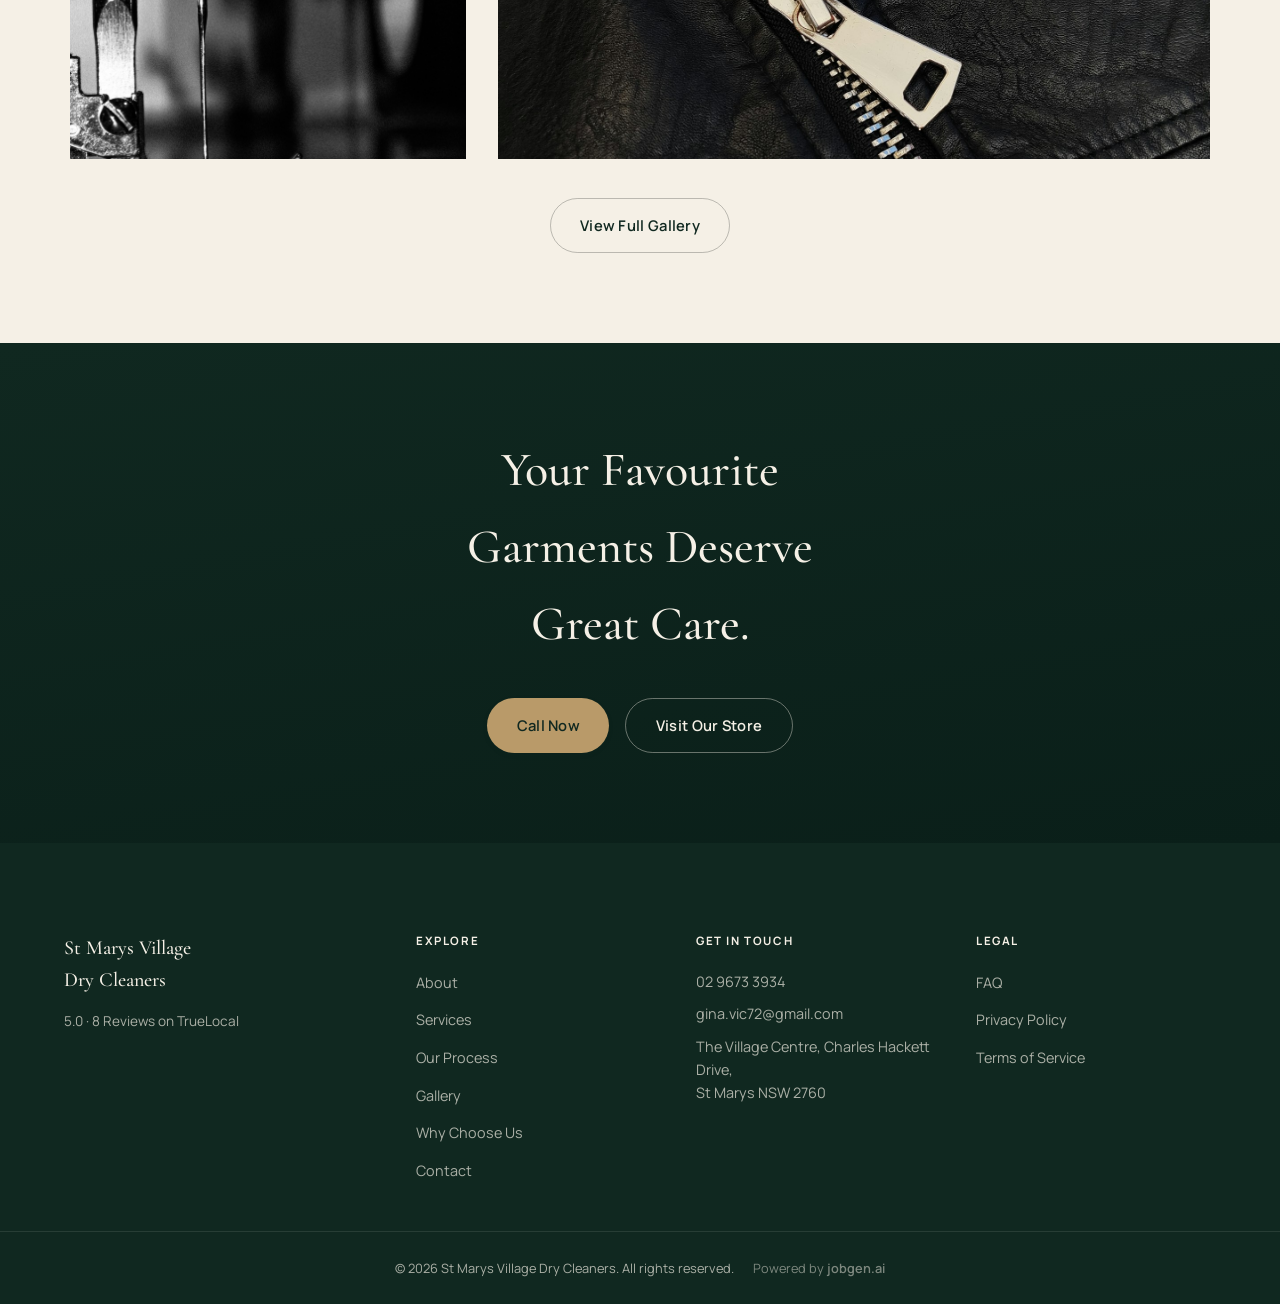
==== commit a7dc85e2: "Part 4: interaction system (no new framework/library dependencies) Same architecture decision confir" ====
--- a/index.html
+++ b/index.html
@@ -97,27 +97,65 @@
     </div>
   </section>
 
-  <!-- ============ GARMENT SHOWCASE ============ -->
+  <!-- ============ GARMENT EXPLORER ============ -->
   <section class="garment-showcase" id="garment">
     <div class="section-inner garment-grid">
       <div class="garment-copy reveal" style="--delay:0">
         <h2 class="section-title">Every Detail, Considered</h2>
-        <p class="section-lede">Run your cursor over the garment to see the care that goes into every finish — from a hand-pressed collar to a reinforced seam.</p>
+        <p class="section-lede">Choose a garment, then run your cursor over it to see the care that goes into every finish.</p>
+        <div class="garment-tabs" role="tablist" aria-label="Garment categories">
+          <button class="garment-tab is-active" role="tab" aria-selected="true" data-target="suit">Suit</button>
+          <button class="garment-tab" role="tab" aria-selected="false" data-target="shirt">Shirt</button>
+          <button class="garment-tab" role="tab" aria-selected="false" data-target="wedding-dress">Wedding Dress</button>
+          <button class="garment-tab" role="tab" aria-selected="false" data-target="leather-jacket">Leather Jacket</button>
+        </div>
       </div>
       <div class="garment-stage reveal" style="--delay:1" id="garmentStage">
-        <img src="assets/hero/hero-steam-press.jpg" alt="A crisp white shirt, freshly pressed and hanging ready for collection." id="garmentImg">
-        <button type="button" class="garment-hotspot" style="--x:34%; --y:28%" data-note="Collar and cuffs hand-pressed for a crisp, lasting edge.">
-          <span class="garment-hotspot-dot" aria-hidden="true"></span>
-          <span class="sr-only">Collar detail</span>
-        </button>
-        <button type="button" class="garment-hotspot" style="--x:66%; --y:52%" data-note="Every seam checked by hand before a garment leaves our care.">
-          <span class="garment-hotspot-dot" aria-hidden="true"></span>
-          <span class="sr-only">Seam detail</span>
-        </button>
-        <button type="button" class="garment-hotspot" style="--x:50%; --y:76%" data-note="Finished and bagged, ready exactly when we say it will be.">
-          <span class="garment-hotspot-dot" aria-hidden="true"></span>
-          <span class="sr-only">Finishing detail</span>
-        </button>
+        <div class="garment-panel is-active" data-panel="suit">
+          <img src="assets/services/dry-cleaning.jpg" alt="Suits hanging in sharp focus on a dry-cleaning rail.">
+          <button type="button" class="garment-hotspot" style="--x:40%; --y:22%" data-note="Lapels pressed flat and sharp, never flattened out of shape.">
+            <span class="garment-hotspot-dot" aria-hidden="true"></span><span class="sr-only">Lapel detail</span>
+          </button>
+          <button type="button" class="garment-hotspot" style="--x:62%; --y:50%" data-note="Linings and seams checked over before the suit is cleaned.">
+            <span class="garment-hotspot-dot" aria-hidden="true"></span><span class="sr-only">Seam detail</span>
+          </button>
+          <button type="button" class="garment-hotspot" style="--x:50%; --y:80%" data-note="Trousers creased and finished to match the jacket.">
+            <span class="garment-hotspot-dot" aria-hidden="true"></span><span class="sr-only">Finishing detail</span>
+          </button>
+        </div>
+        <div class="garment-panel" data-panel="shirt">
+          <img src="assets/hero/hero-steam-press.jpg" alt="A crisp white shirt, freshly pressed and hanging ready for collection.">
+          <button type="button" class="garment-hotspot" style="--x:34%; --y:28%" data-note="Collar and cuffs hand-pressed for a crisp, lasting edge.">
+            <span class="garment-hotspot-dot" aria-hidden="true"></span><span class="sr-only">Collar detail</span>
+          </button>
+          <button type="button" class="garment-hotspot" style="--x:66%; --y:52%" data-note="Every seam checked by hand before a garment leaves our care.">
+            <span class="garment-hotspot-dot" aria-hidden="true"></span><span class="sr-only">Seam detail</span>
+          </button>
+          <button type="button" class="garment-hotspot" style="--x:50%; --y:76%" data-note="Finished and bagged, ready exactly when we say it will be.">
+            <span class="garment-hotspot-dot" aria-hidden="true"></span><span class="sr-only">Finishing detail</span>
+          </button>
+        </div>
+        <div class="garment-panel" data-panel="wedding-dress">
+          <img src="assets/services/bridal-gowns.jpg" alt="A pale wedding dress hanging in soft window light.">
+          <button type="button" class="garment-hotspot" style="--x:45%; --y:20%" data-note="Delicate lace and beading handled by hand, never bulk-processed.">
+            <span class="garment-hotspot-dot" aria-hidden="true"></span><span class="sr-only">Lace detail</span>
+          </button>
+          <button type="button" class="garment-hotspot" style="--x:50%; --y:70%" data-note="Trains and hems checked carefully before and after cleaning.">
+            <span class="garment-hotspot-dot" aria-hidden="true"></span><span class="sr-only">Hem detail</span>
+          </button>
+          <button type="button" class="garment-hotspot" style="--x:70%; --y:40%" data-note="Long-term airtight boxing available to keep a gown protected.">
+            <span class="garment-hotspot-dot" aria-hidden="true"></span><span class="sr-only">Preservation detail</span>
+          </button>
+        </div>
+        <div class="garment-panel" data-panel="leather-jacket">
+          <img src="assets/services/leather-suede.jpg" alt="Close-up of a zipper and stitched seam on a brown leather jacket.">
+          <button type="button" class="garment-hotspot" style="--x:48%; --y:35%" data-note="Zips and hardware checked alongside the leather itself.">
+            <span class="garment-hotspot-dot" aria-hidden="true"></span><span class="sr-only">Hardware detail</span>
+          </button>
+          <button type="button" class="garment-hotspot" style="--x:65%; --y:65%" data-note="Colour and surface condition assessed before any treatment.">
+            <span class="garment-hotspot-dot" aria-hidden="true"></span><span class="sr-only">Surface detail</span>
+          </button>
+        </div>
         <div class="garment-note" id="garmentNote" aria-live="polite"></div>
       </div>
     </div>
@@ -189,7 +227,16 @@
   <!-- ============ PROCESS ============ -->
   <section class="process" id="process">
     <div class="section-inner">
-      <h2 class="section-title">From Drop-Off to Collection</h2>
+      <div class="process-heading">
+        <h2 class="section-title">From Drop-Off to Collection</h2>
+        <div class="process-ring" aria-hidden="true">
+          <svg viewBox="0 0 64 64" width="56" height="56">
+            <circle class="process-ring-track" cx="32" cy="32" r="27"/>
+            <circle class="process-ring-fill" id="processRingFill" cx="32" cy="32" r="27"/>
+          </svg>
+          <span class="process-ring-label" id="processRingLabel">0%</span>
+        </div>
+      </div>
 
       <ol class="process-row">
         <li class="process-step reveal" style="--delay:0" tabindex="0">
--- a/css/tokens.css
+++ b/css/tokens.css
@@ -62,6 +62,38 @@
 ::-webkit-scrollbar-track { background: var(--cream); }
 ::-webkit-scrollbar-thumb { background: var(--gold); border-radius: var(--r-pill); border: 2px solid var(--cream); }
 :focus-visible { outline: 2px solid var(--gold-ink); outline-offset: 3px; border-radius: 2px; }
+
+.sr-only { position: absolute; width: 1px; height: 1px; padding: 0; margin: -1px; overflow: hidden; clip: rect(0,0,0,0); white-space: nowrap; border: 0; }
+
+/* ---------- Advanced cursor (desktop-only; native cursor stays on) ---------- */
+#cursorFollow {
+  position: fixed; top: 0; left: 0; z-index: 500; pointer-events: none;
+  width: 68px; height: 68px; border-radius: 50%; margin: -34px 0 0 -34px;
+  display: flex; align-items: center; justify-content: center;
+  background: rgba(16,40,32,0.85); color: var(--cream);
+  font-family: var(--font-body); font-size: 0.66rem; font-weight: 700; letter-spacing: 0.08em; text-transform: uppercase;
+  opacity: 0; transform: scale(0.6);
+  transition: opacity 0.25s var(--ease), transform 0.25s var(--ease);
+}
+#cursorFollow.is-visible { opacity: 1; transform: scale(1); }
+@media (pointer: coarse), (hover: none) { #cursorFollow { display: none !important; } }
+@media (prefers-reduced-motion: reduce) { #cursorFollow { transition: opacity 0.15s linear; } }
+
+/* ---------- Magnetic buttons (desktop-only via JS gate) ---------- */
+.btn-magnetic { transition: transform 0.25s var(--ease), box-shadow 0.35s var(--ease), background-color 0.35s var(--ease), border-color 0.35s var(--ease), color 0.35s var(--ease); }
+
+/* ---------- Page transition overlay ---------- */
+#pageTransition {
+  position: fixed; inset: 0; z-index: 600; background: var(--forest-deep);
+  clip-path: circle(0% at var(--origin-x, 50%) var(--origin-y, 50%));
+  pointer-events: none;
+}
+#pageTransition.is-covering { transition: clip-path 0.42s var(--ease); clip-path: circle(150% at var(--origin-x, 50%) var(--origin-y, 50%)); }
+#pageTransition.is-revealing { clip-path: circle(150% at var(--origin-x, 50%) var(--origin-y, 50%)); transition: clip-path 0.5s var(--ease) 0.05s; }
+#pageTransition.is-revealing.is-done { clip-path: circle(0% at var(--origin-x, 50%) var(--origin-y, 50%)); }
+@media (prefers-reduced-motion: reduce) {
+  #pageTransition.is-covering, #pageTransition.is-revealing { transition-duration: 0.001ms; }
+}
 
 .skip-link {
   position: absolute; left: 1rem; top: -60px; z-index: 300;
--- a/css/home.css
+++ b/css/home.css
@@ -3,11 +3,9 @@
    on index.html only.
    ============================================================ */
 
-.sr-only { position: absolute; width: 1px; height: 1px; padding: 0; margin: -1px; overflow: hidden; clip: rect(0,0,0,0); white-space: nowrap; border: 0; }
-
 /* ---------- Hero ---------- */
 .hero { position: relative; min-height: 100svh; display: flex; align-items: center; overflow: hidden; background: var(--charcoal); }
-.hero-media { position: absolute; inset: 0; z-index: 0; }
+.hero-media { position: absolute; inset: 0; z-index: 0; transition: transform 0.1s linear, opacity 0.1s linear; will-change: transform; }
 .hero-video { width: 100%; height: 100%; object-fit: cover; object-position: 60% center; filter: grayscale(0.1) contrast(1.05); }
 .hero-scrim {
   position: absolute; inset: 0;
@@ -53,13 +51,25 @@
 /* ---------- Garment showcase ---------- */
 .garment-showcase { padding: var(--section-y) 0; background: var(--white); }
 .garment-grid { display: grid; grid-template-columns: 0.85fr 1.15fr; gap: clamp(2rem, 5vw, 4rem); align-items: center; }
-.garment-copy .section-title { max-width: 12ch; }
+.garment-copy .section-title { max-width: 14ch; }
+.garment-tabs { margin-top: 1.8rem; display: flex; flex-wrap: wrap; gap: 0.6rem; }
+.garment-tab {
+  padding: 0.65em 1.1em; border-radius: var(--r-pill); border: 1px solid rgba(37,42,38,0.2);
+  font-size: 0.86rem; font-weight: 600; color: var(--charcoal); min-height: 44px;
+  transition: background-color 0.3s var(--ease), color 0.3s var(--ease), border-color 0.3s var(--ease);
+}
+.garment-tab:hover { border-color: var(--gold); color: var(--gold-ink); }
+.garment-tab.is-active { background: var(--forest-deep); color: var(--cream); border-color: var(--forest-deep); }
 .garment-stage {
   position: relative; border-radius: var(--r-md); overflow: hidden; box-shadow: var(--shadow-lg);
   aspect-ratio: 4 / 5; transition: transform 0.4s var(--ease);
 }
-.garment-stage img { width: 100%; height: 100%; object-fit: cover; transition: transform 0.6s var(--ease); }
-.garment-stage:hover img { transform: scale(1.04); }
+.garment-panel {
+  position: absolute; inset: 0; opacity: 0; transition: opacity 0.5s var(--ease); pointer-events: none;
+}
+.garment-panel.is-active { opacity: 1; pointer-events: auto; }
+.garment-panel img { width: 100%; height: 100%; object-fit: cover; transition: transform 0.6s var(--ease); }
+.garment-stage:hover .garment-panel.is-active img { transform: scale(1.04); }
 .garment-hotspot {
   position: absolute; left: var(--x); top: var(--y); transform: translate(-50%, -50%);
   width: 48px; height: 48px; display: flex; align-items: center; justify-content: center; z-index: 2;
@@ -123,6 +133,19 @@
 /* ---------- Process ---------- */
 .process { padding: var(--section-y) 0; background: var(--white); text-align: center; }
 .process .section-inner { display: flex; flex-direction: column; align-items: center; }
+.process-heading { position: relative; display: inline-flex; align-items: center; gap: 1rem; }
+.process-ring { position: relative; width: 56px; height: 56px; flex-shrink: 0; }
+.process-ring svg { transform: rotate(-90deg); }
+.process-ring-track { fill: none; stroke: var(--beige); stroke-width: 3; }
+.process-ring-fill {
+  fill: none; stroke: var(--gold); stroke-width: 3; stroke-linecap: round;
+  stroke-dasharray: 169.6; stroke-dashoffset: 169.6; transition: stroke-dashoffset 0.1s linear;
+}
+.process-ring-label {
+  position: absolute; inset: 0; display: flex; align-items: center; justify-content: center;
+  font-size: 0.62rem; font-weight: 700; color: var(--forest-deep); font-variant-numeric: tabular-nums;
+}
+@media (max-width: 600px) { .process-ring { display: none; } }
 .process-row { margin-top: 3.5rem; width: 100%; max-width: 1040px; display: flex; position: relative; }
 .process-row::before { content: ""; position: absolute; top: 24px; left: 10%; right: 10%; height: 1px; background: linear-gradient(90deg, transparent, var(--beige) 15%, var(--beige) 85%, transparent); }
 .process-step { flex: 1; display: flex; flex-direction: column; align-items: center; gap: 0.9rem; padding: 0 0.5rem; cursor: default; transition: transform 0.3s var(--ease); }
